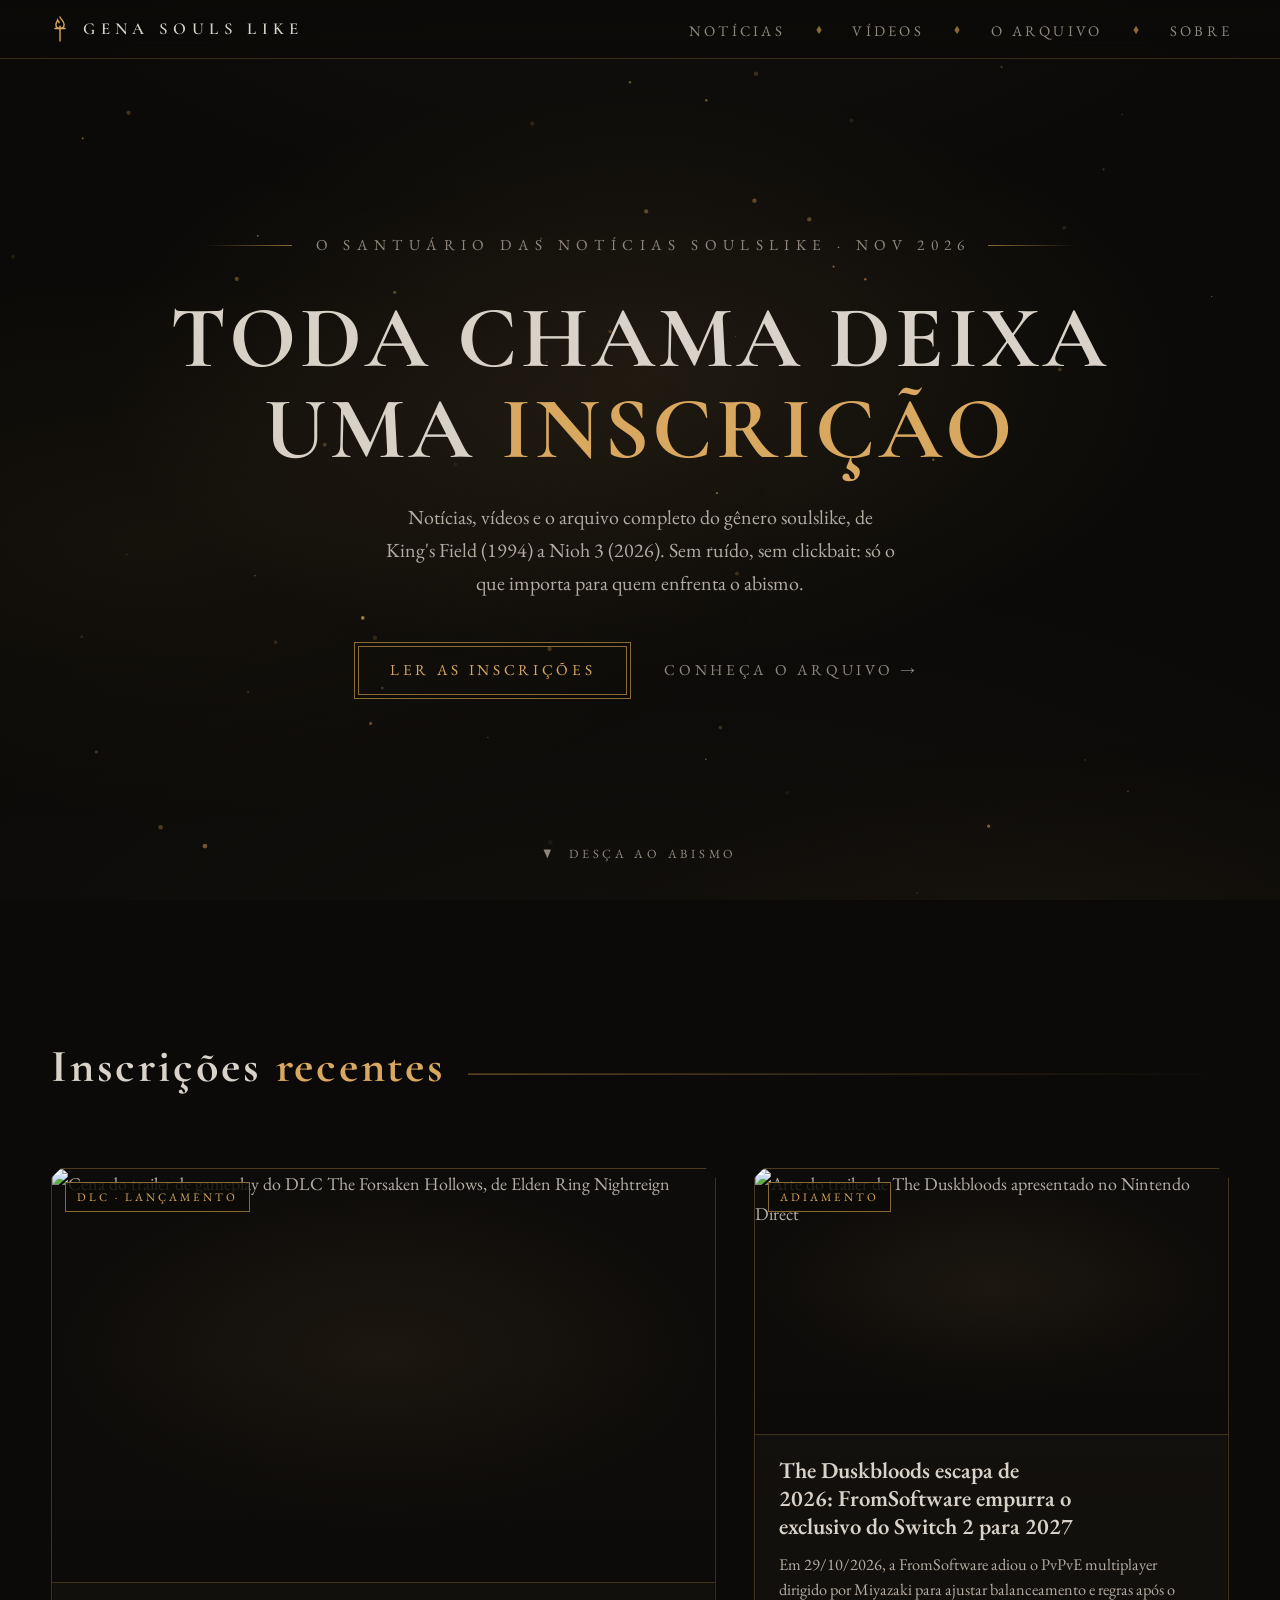
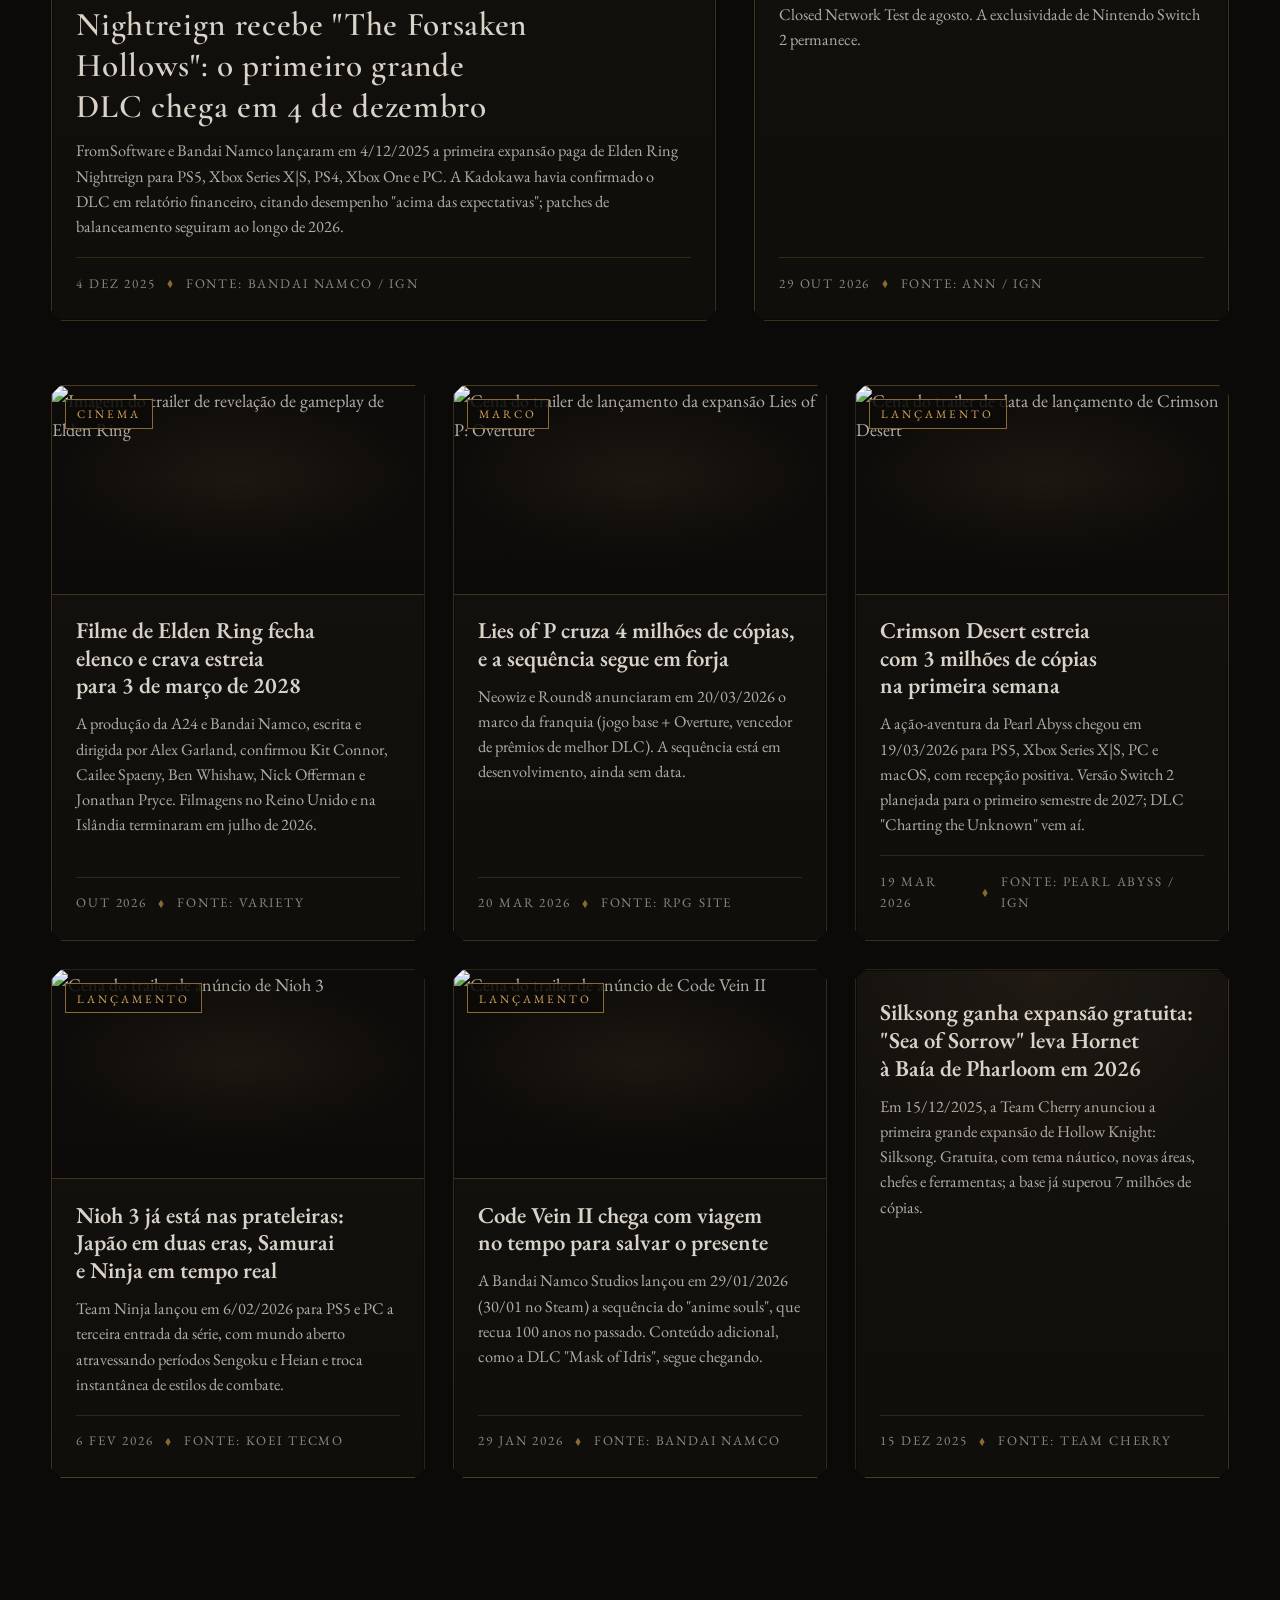
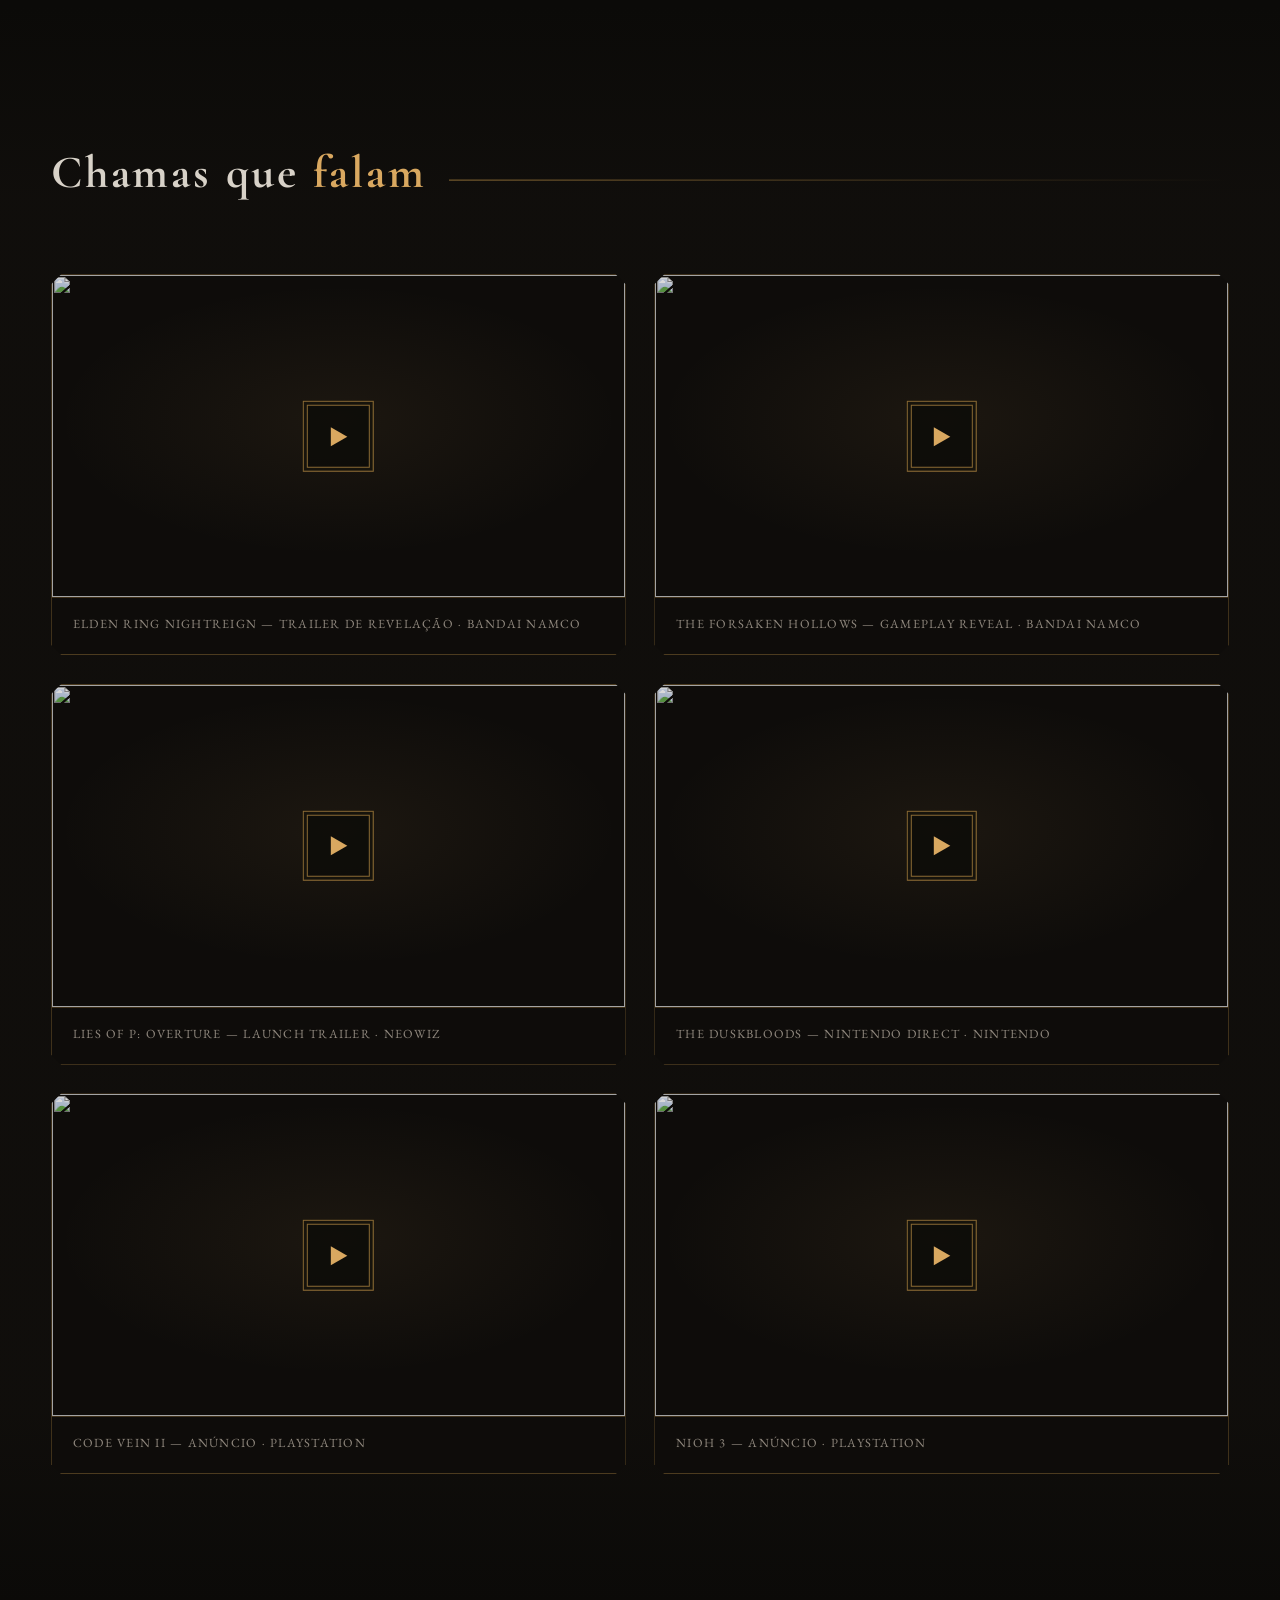
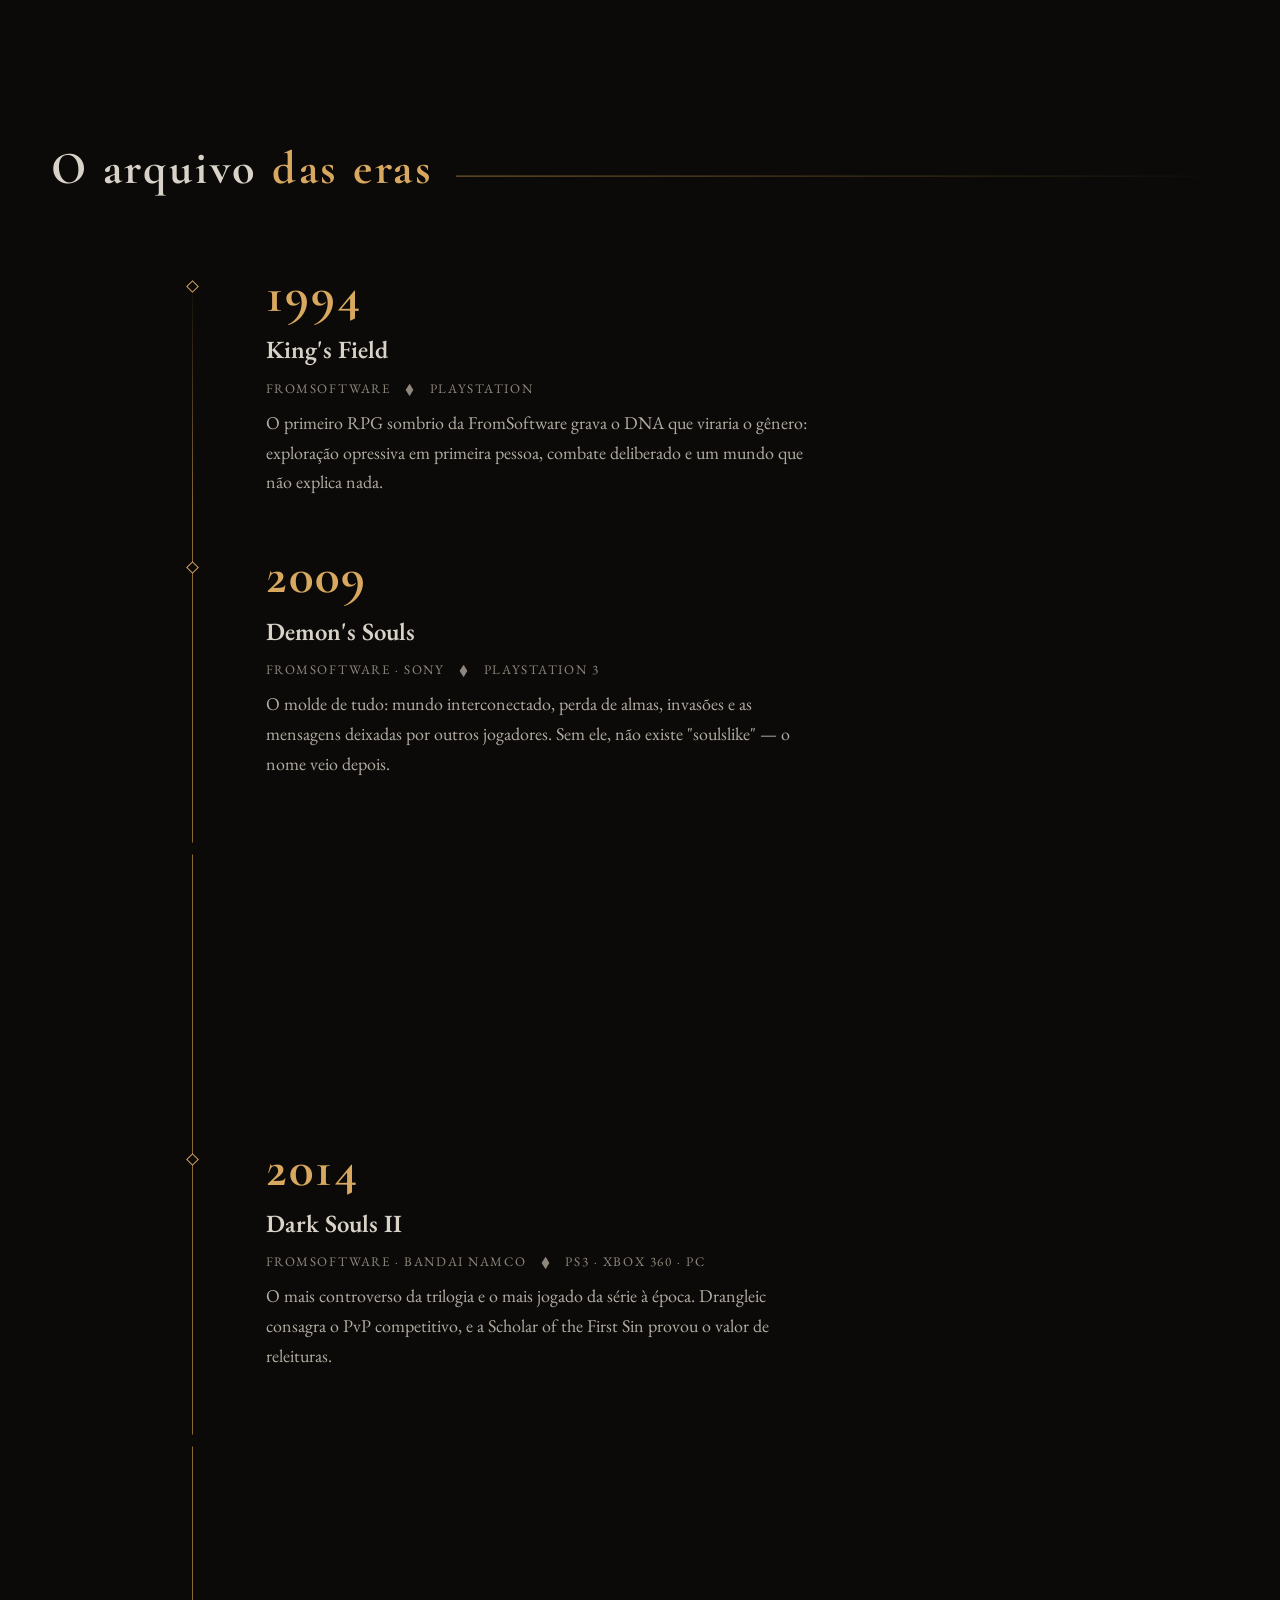
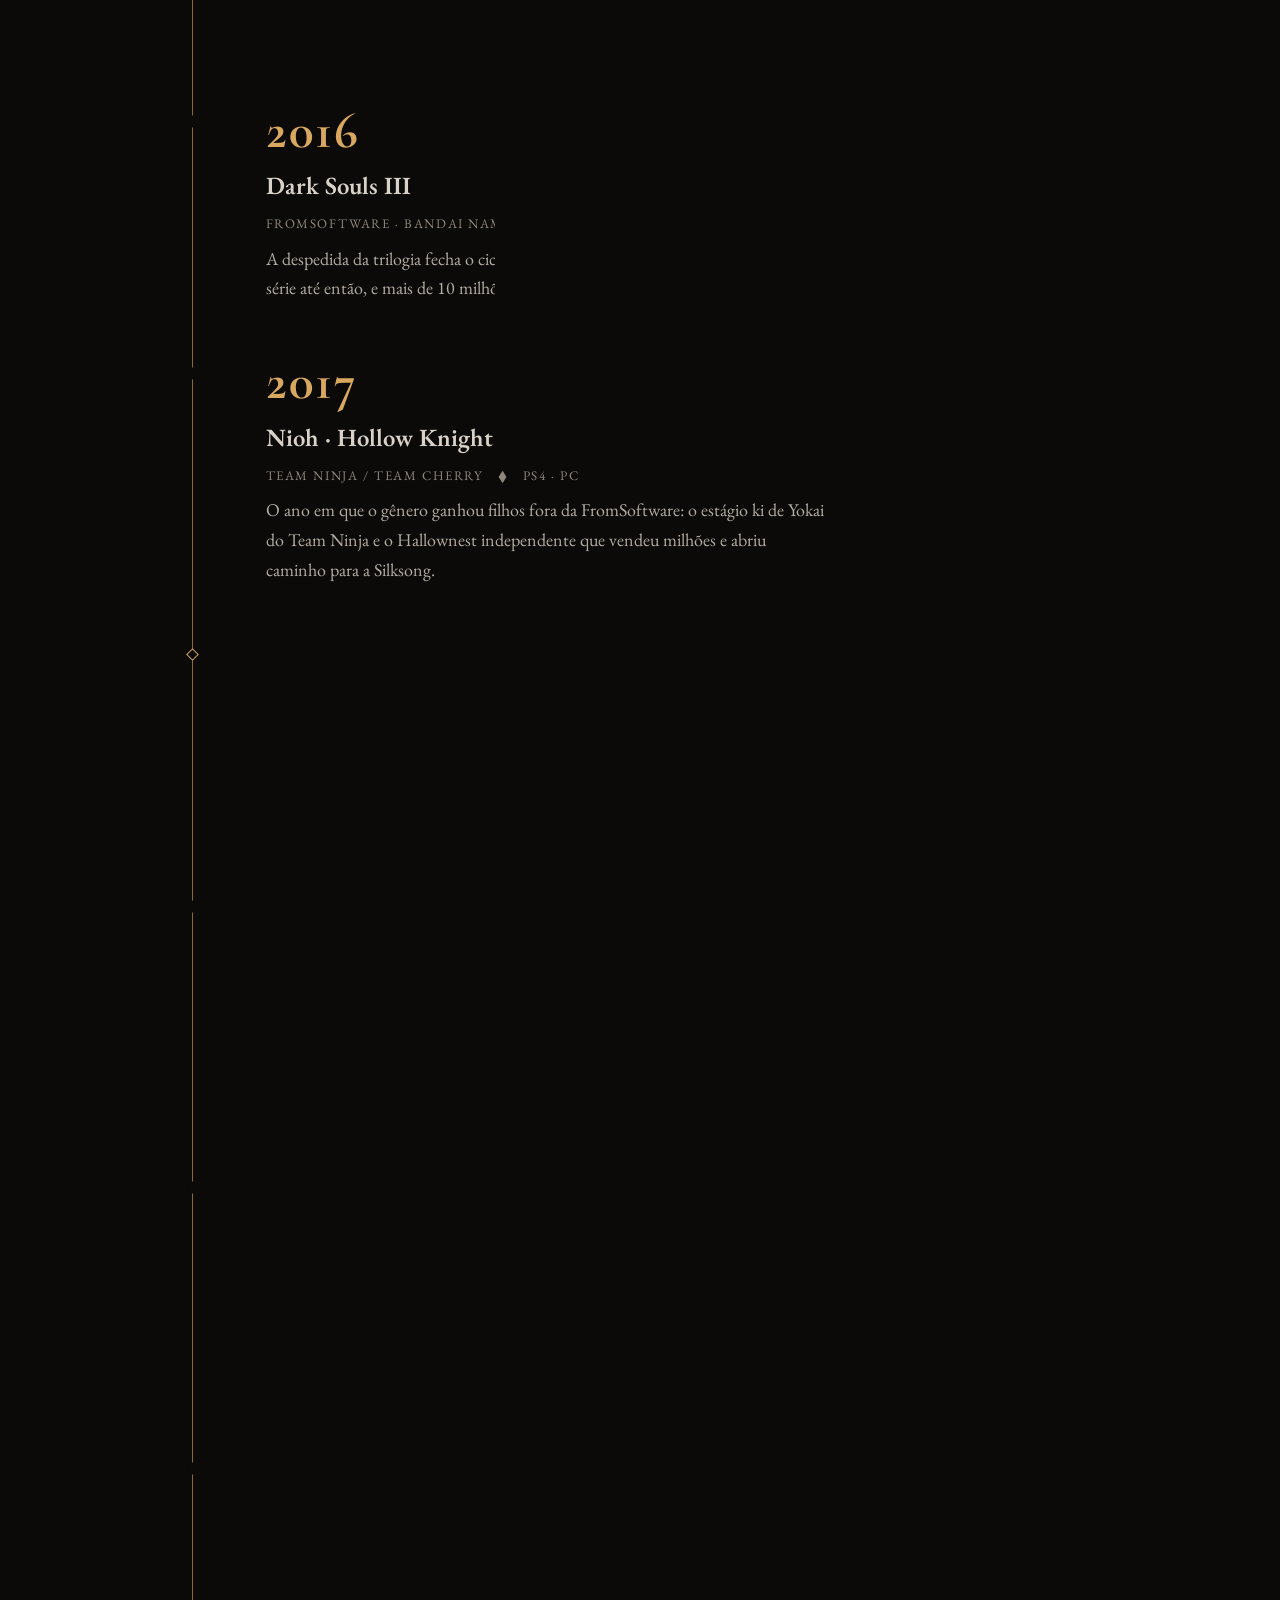
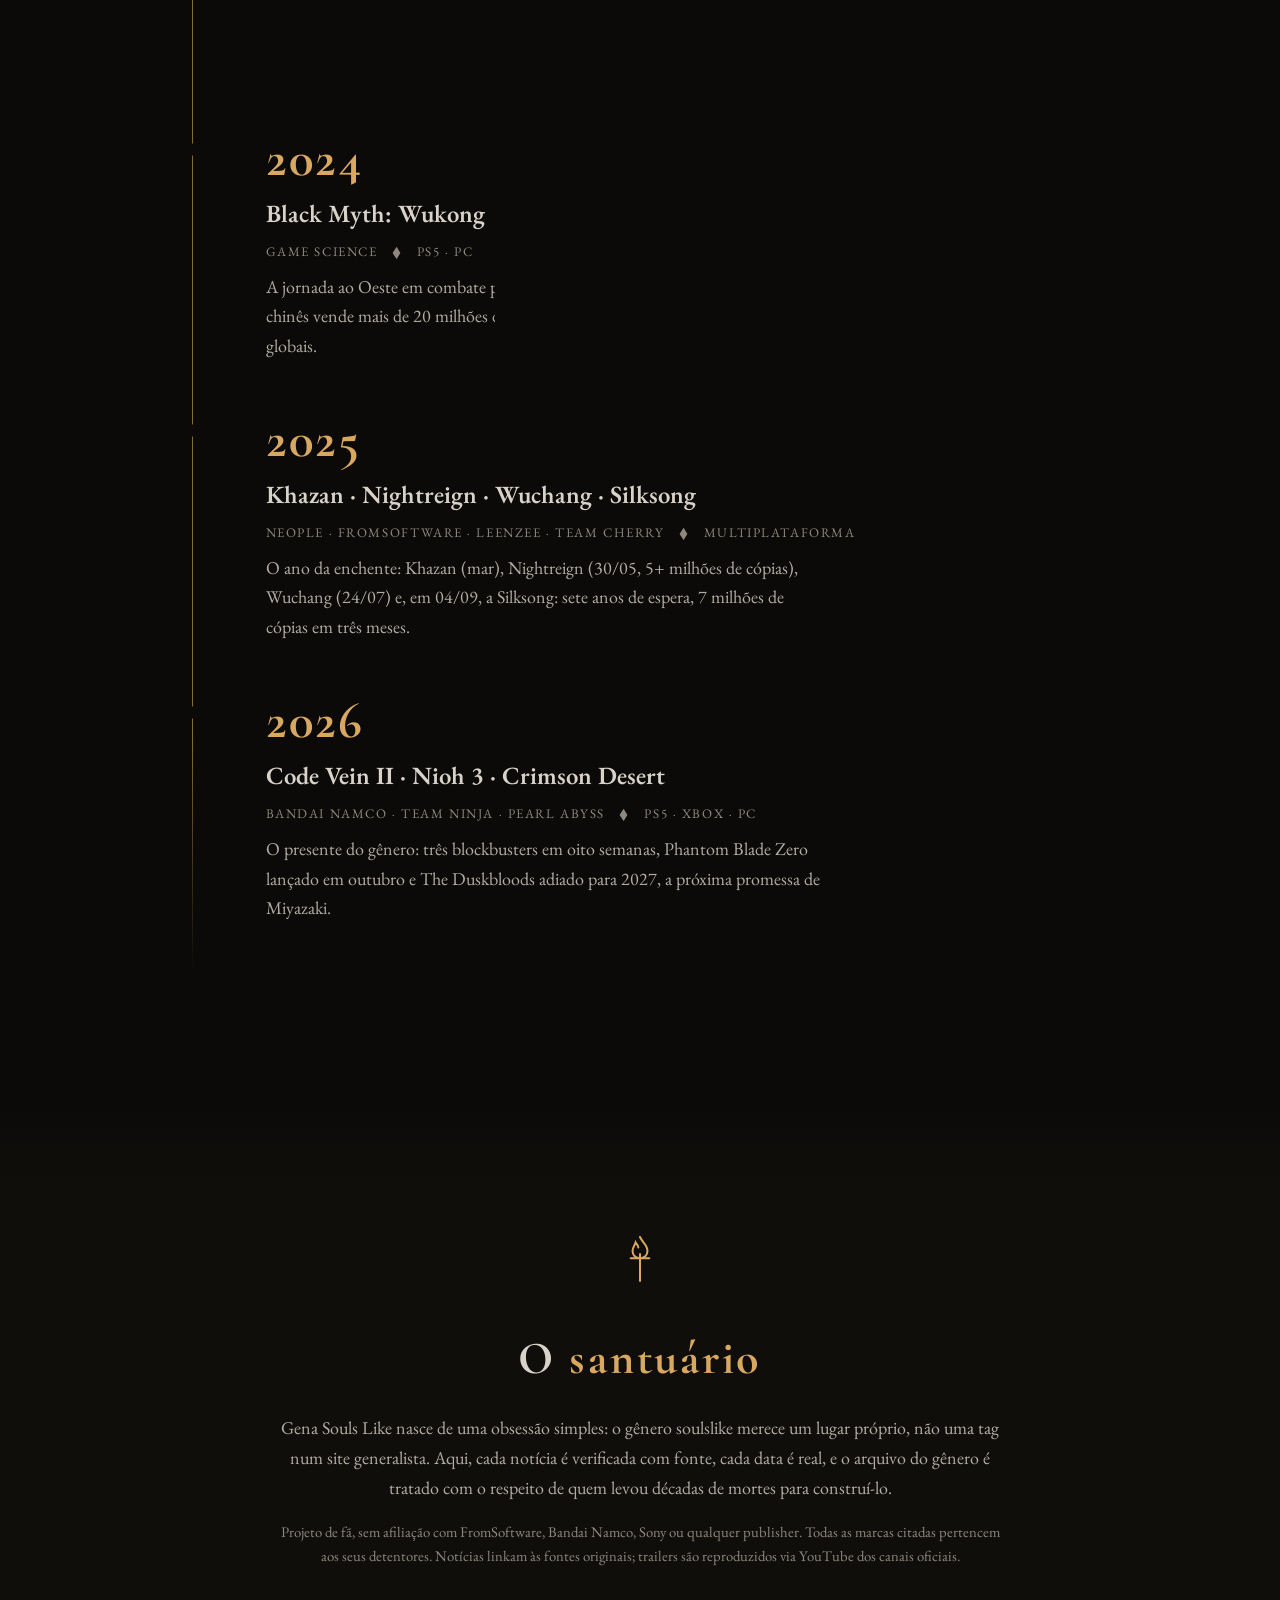
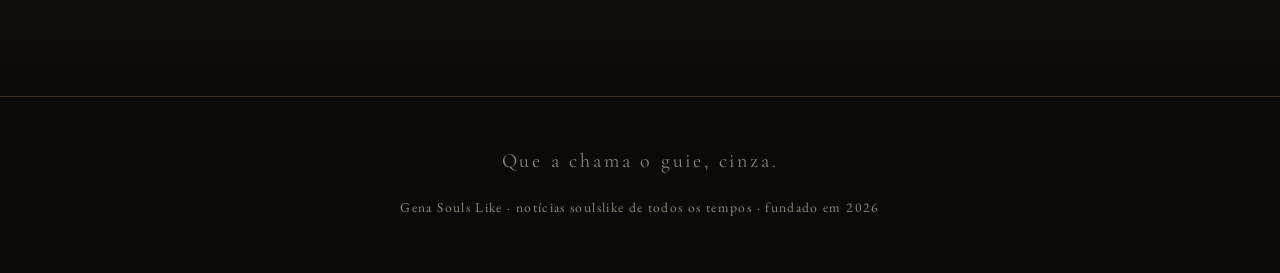
==== index.html @ 67fabb00 "feat: site Gena Souls Like — portal de notícias soulslike" ====
<!DOCTYPE html>
<html lang="pt-BR">
<head>
<meta charset="UTF-8">
<meta name="viewport" content="width=device-width, initial-scale=1.0">
<title>Gena Souls Like — Notícias, vídeos e o arquivo do gênero soulslike</title>
<meta name="description" content="Gena Souls Like: o santuário das notícias soulslike. Cobertura de Elden Ring, Dark Souls, Lies of P, Nioh, Hollow Knight e todo o gênero — de King's Field (1994) a hoje.">
<link rel="icon" href="data:image/svg+xml,%3Csvg xmlns='http://www.w3.org/2000/svg' viewBox='0 0 32 32'%3E%3Crect width='32' height='32' fill='%230b0a08'/%3E%3Cpath d='M16 4 28 16 16 28 4 16Z' fill='none' stroke='%23d9a860' stroke-width='2'/%3E%3Cpath d='M16 11 21 16 16 21 11 16Z' fill='%23d9a860'/%3E%3C/svg%3E">
<link rel="preconnect" href="https://fonts.googleapis.com">
<link rel="preconnect" href="https://fonts.gstatic.com" crossorigin>
<link href="https://fonts.googleapis.com/css2?family=Cormorant+Garamond:ital,wght@0,600;0,700;1,600&family=EB+Garamond:ital,wght@0,400;0,500;0,600;1,400&display=swap" rel="stylesheet">
<link rel="stylesheet" href="styles.css">
</head>
<body>

<!-- atmosfera -->
<canvas id="embers" aria-hidden="true"></canvas>
<div class="fog-layer" aria-hidden="true"></div>
<div class="fog-layer fog-layer--deep" aria-hidden="true"></div>

<!-- navegação -->
<header class="nav">
  <a class="nav__sigil" href="#topo">
    <svg width="24" height="28" viewBox="0 0 26 30" fill="none" aria-hidden="true">
      <path d="M13 2c1.6 3.6 4.4 4.6 4.4 8.2 0 2.6-1.9 4.3-4.4 4.3s-4.4-1.7-4.4-4.3c0-2.1 1.3-3.2 1.8-5 .7 1.3 1.6 1.7 1.6 3" stroke="#d9a860" stroke-width="1.5" stroke-linecap="round"/>
      <path d="M13 28V12" stroke="#d9a860" stroke-width="1.5" stroke-linecap="round"/>
      <path d="M7.5 14.5h11" stroke="#d9a860" stroke-width="1.5" stroke-linecap="round"/>
    </svg>
    <span>Gena&nbsp;Souls&nbsp;Like</span>
  </a>
  <nav aria-label="Navegação principal">
    <ul class="nav__links">
      <li><a href="#noticias">Notícias</a></li>
      <li class="nav__separator" aria-hidden="true">◆</li>
      <li><a href="#videos">Vídeos</a></li>
      <li class="nav__separator" aria-hidden="true">◆</li>
      <li><a href="#arquivo">O Arquivo</a></li>
      <li class="nav__separator" aria-hidden="true">◆</li>
      <li><a href="#sobre">Sobre</a></li>
    </ul>
  </nav>
</header>

<!-- a mensagem de tela -->
<section class="hero" id="topo">
  <div class="hero__inner">
    <p class="area-mark"><span>O santuário das notícias soulslike · nov 2026</span></p>
    <h1 class="hero__title">Toda chama deixa<br>uma <em>inscrição</em></h1>
    <p class="hero__dek">Notícias, vídeos e o arquivo completo do gênero soulslike, de King's&nbsp;Field (1994) a Nioh&nbsp;3 (2026). Sem ruído, sem clickbait: só o que importa para quem enfrenta o abismo.</p>
    <div class="hero__actions">
      <a class="btn" href="#noticias">Ler as inscrições</a>
      <a class="btn btn--ghost" href="#arquivo">Conheça o Arquivo →</a>
    </div>
  </div>
  <p class="hero__scroll" aria-hidden="true">▼ &nbsp;desça ao abismo</p>
</section>

<main>

<!-- ===================== NOTÍCIAS ===================== -->
<section class="section" id="noticias">
  <div class="frame">
    <header class="section-head">
      <h2 class="section-head__title">Inscrições <em>recentes</em></h2>
      <div class="section-head__rule" aria-hidden="true"></div>
    </header>

    <div class="news__featured">
      <!-- Destaque -->
      <article class="card card--featured reveal">
        <div class="card__media">
          <img src="https://i.ytimg.com/vi/X6xQKNM1xA8/maxresdefault.jpg" alt="Cena do trailer de gameplay do DLC The Forsaken Hollows, de Elden Ring Nightreign" data-fadeable loading="eager" decoding="async">
          <span class="card__tag">DLC · Lançamento</span>
        </div>
        <div class="card__body">
          <h3 class="card__title">Nightreign recebe "The Forsaken Hollows": o primeiro grande DLC chega em 4 de dezembro</h3>
          <p class="card__dek">FromSoftware e Bandai Namco lançaram em 4/12/2025 a primeira expansão paga de Elden Ring Nightreign para PS5, Xbox Series X|S, PS4, Xbox One e PC. A Kadokawa havia confirmado o DLC em relatório financeiro, citando desempenho "acima das expectativas"; patches de balanceamento seguiram ao longo de 2026.</p>
          <p class="card__meta">4 dez 2025 <span class="diamond" aria-hidden="true">◆</span> Fonte: Bandai Namco / IGN</p>
        </div>
        <a class="card__link" href="https://en.bandainamcoent.eu/elden-ring/elden-ring-nightreign/news" target="_blank" rel="noopener" aria-label="Ler a notícia completa na Bandai Namco (abre em nova aba)"></a>
      </article>

      <!-- A mais recente, ao lado do destaque -->
      <article class="card reveal">
        <div class="card__media">
          <img src="https://i.ytimg.com/vi/niKHDEKQ7xA/maxresdefault.jpg" alt="Arte do trailer de The Duskbloods apresentado no Nintendo Direct" data-fadeable loading="lazy" decoding="async">
          <span class="card__tag">Adiamento</span>
        </div>
        <div class="card__body">
          <h3 class="card__title">The Duskbloods escapa de 2026: FromSoftware empurra o exclusivo do Switch 2 para 2027</h3>
          <p class="card__dek">Em 29/10/2026, a FromSoftware adiou o PvPvE multiplayer dirigido por Miyazaki para ajustar balanceamento e regras após o Closed Network Test de agosto. A exclusividade de Nintendo Switch 2 permanece.</p>
          <p class="card__meta">29 out 2026 <span class="diamond" aria-hidden="true">◆</span> Fonte: ANN / IGN</p>
        </div>
        <a class="card__link" href="https://www.animenewsnetwork.com/news/2026-10-29/fromsoftware-delays-the-duskbloods-switch-2-game-to-2027/.243333" target="_blank" rel="noopener" aria-label="Ler a notícia completa no Anime News Network (abre em nova aba)"></a>
      </article>
    </div>

    <div class="news-grid">
      <article class="card reveal">
        <div class="card__media">
          <img src="https://i.ytimg.com/vi/E3Huy2cdih0/maxresdefault.jpg" alt="Imagem do trailer de revelação de gameplay de Elden Ring" data-fadeable loading="lazy" decoding="async">
          <span class="card__tag">Cinema</span>
        </div>
        <div class="card__body">
          <h3 class="card__title">Filme de Elden Ring fecha elenco e crava estreia para 3 de março de 2028</h3>
          <p class="card__dek">A produção da A24 e Bandai Namco, escrita e dirigida por Alex Garland, confirmou Kit Connor, Cailee Spaeny, Ben Whishaw, Nick Offerman e Jonathan Pryce. Filmagens no Reino Unido e na Islândia terminaram em julho de 2026.</p>
          <p class="card__meta">Out 2026 <span class="diamond" aria-hidden="true">◆</span> Fonte: Variety</p>
        </div>
        <a class="card__link" href="https://variety.com/2026/film/global/elden-ring-alex-garland-a24-full-cast-release-date-1236725875/" target="_blank" rel="noopener" aria-label="Ler a notícia completa na Variety (abre em nova aba)"></a>
      </article>

      <article class="card reveal">
        <div class="card__media">
          <img src="https://i.ytimg.com/vi/TkCOWLrh26s/maxresdefault.jpg" alt="Cena do trailer de lançamento da expansão Lies of P: Overture" data-fadeable loading="lazy" decoding="async">
          <span class="card__tag">Marco</span>
        </div>
        <div class="card__body">
          <h3 class="card__title">Lies of P cruza 4 milhões de cópias, e a sequência segue em forja</h3>
          <p class="card__dek">Neowiz e Round8 anunciaram em 20/03/2026 o marco da franquia (jogo base + Overture, vencedor de prêmios de melhor DLC). A sequência está em desenvolvimento, ainda sem data.</p>
          <p class="card__meta">20 mar 2026 <span class="diamond" aria-hidden="true">◆</span> Fonte: RPG Site</p>
        </div>
        <a class="card__link" href="https://www.rpgsite.net/news/19929-lies-of-p-sales-numbers-2026-franchise-4-million" target="_blank" rel="noopener" aria-label="Ler a notícia completa no RPG Site (abre em nova aba)"></a>
      </article>

      <article class="card reveal">
        <div class="card__media">
          <img src="https://i.ytimg.com/vi/0V8mt28YVwE/maxresdefault.jpg" alt="Cena do trailer de data de lançamento de Crimson Desert" data-fadeable loading="lazy" decoding="async">
          <span class="card__tag">Lançamento</span>
        </div>
        <div class="card__body">
          <h3 class="card__title">Crimson Desert estreia com 3 milhões de cópias na primeira semana</h3>
          <p class="card__dek">A ação-aventura da Pearl Abyss chegou em 19/03/2026 para PS5, Xbox Series X|S, PC e macOS, com recepção positiva. Versão Switch 2 planejada para o primeiro semestre de 2027; DLC "Charting the Unknown" vem aí.</p>
          <p class="card__meta">19 mar 2026 <span class="diamond" aria-hidden="true">◆</span> Fonte: Pearl Abyss / IGN</p>
        </div>
        <a class="card__link" href="https://crimsondesert.pearlabyss.com/en-US/News/Notice/Detail?_boardNo=50" target="_blank" rel="noopener" aria-label="Ler o aviso oficial da Pearl Abyss (abre em nova aba)"></a>
      </article>

      <article class="card reveal">
        <div class="card__media">
          <img src="https://i.ytimg.com/vi/KXGm-JaxY54/maxresdefault.jpg" alt="Cena do trailer de anúncio de Nioh 3" data-fadeable loading="lazy" decoding="async">
          <span class="card__tag">Lançamento</span>
        </div>
        <div class="card__body">
          <h3 class="card__title">Nioh 3 já está nas prateleiras: Japão em duas eras, Samurai e Ninja em tempo real</h3>
          <p class="card__dek">Team Ninja lançou em 6/02/2026 para PS5 e PC a terceira entrada da série, com mundo aberto atravessando períodos Sengoku e Heian e troca instantânea de estilos de combate.</p>
          <p class="card__meta">6 fev 2026 <span class="diamond" aria-hidden="true">◆</span> Fonte: Koei Tecmo</p>
        </div>
        <a class="card__link" href="https://www.koeitecmoamerica.com/news/journey-through-the-ages-to-save-japan-in-koei-tecmos-nioh-3-coming-feb-6-2026/" target="_blank" rel="noopener" aria-label="Ler o press release oficial da Koei Tecmo (abre em nova aba)"></a>
      </article>

      <article class="card reveal">
        <div class="card__media">
          <img src="https://i.ytimg.com/vi/n6tCGF9brto/maxresdefault.jpg" alt="Cena do trailer de anúncio de Code Vein II" data-fadeable loading="lazy" decoding="async">
          <span class="card__tag">Lançamento</span>
        </div>
        <div class="card__body">
          <h3 class="card__title">Code Vein II chega com viagem no tempo para salvar o presente</h3>
          <p class="card__dek">A Bandai Namco Studios lançou em 29/01/2026 (30/01 no Steam) a sequência do "anime souls", que recua 100 anos no passado. Conteúdo adicional, como a DLC "Mask of Idris", segue chegando.</p>
          <p class="card__meta">29 jan 2026 <span class="diamond" aria-hidden="true">◆</span> Fonte: Bandai Namco</p>
        </div>
        <a class="card__link" href="https://en.bandainamcoent.eu/code-vein/news/code-vein-ii-will-be-available-30-january-2026" target="_blank" rel="noopener" aria-label="Ler a notícia completa na Bandai Namco (abre em nova aba)"></a>
      </article>

      <article class="card card--text reveal">
        <div class="card__body">
          <h3 class="card__title">Silksong ganha expansão gratuita: "Sea of Sorrow" leva Hornet à Baía de Pharloom em 2026</h3>
          <p class="card__dek">Em 15/12/2025, a Team Cherry anunciou a primeira grande expansão de Hollow Knight: Silksong. Gratuita, com tema náutico, novas áreas, chefes e ferramentas; a base já superou 7 milhões de cópias.</p>
          <p class="card__meta">15 dez 2025 <span class="diamond" aria-hidden="true">◆</span> Fonte: Team Cherry</p>
        </div>
        <a class="card__link" href="https://www.teamcherry.com.au/blog/holiday2025" target="_blank" rel="noopener" aria-label="Ler o anúncio no blog oficial da Team Cherry (abre em nova aba)"></a>
      </article>
    </div>
  </div>
</section>

<!-- ===================== VÍDEOS ===================== -->
<section class="section section--shaded" id="videos">
  <div class="frame">
    <header class="section-head">
      <h2 class="section-head__title">Chamas que <em>falam</em></h2>
      <div class="section-head__rule" aria-hidden="true"></div>
    </header>

    <div class="videos__grid">
      <figure class="video reveal">
        <div class="video__ratio">
          <button class="video__facade" type="button" data-video-id="Djtsw5k_DNc" data-title="ELDEN RING NIGHTREIGN — Reveal Gameplay Trailer" aria-label="Reproduzir trailer de revelação de Elden Ring Nightreign">
            <img src="https://i.ytimg.com/vi/Djtsw5k_DNc/maxresdefault.jpg" alt="" data-fadeable loading="lazy" decoding="async">
            <span class="video__play" aria-hidden="true">
              <svg width="20" height="22" viewBox="0 0 20 22" fill="currentColor"><path d="M2 1.5 18.5 11 2 20.5Z"/></svg>
            </span>
          </button>
        </div>
        <figcaption class="video__caption">Elden Ring Nightreign — Trailer de revelação · Bandai Namco</figcaption>
      </figure>

      <figure class="video reveal">
        <div class="video__ratio">
          <button class="video__facade" type="button" data-video-id="X6xQKNM1xA8" data-title="NIGHTREIGN The Forsaken Hollows — Official Gameplay Reveal Trailer" aria-label="Reproduzir trailer do DLC The Forsaken Hollows">
            <img src="https://i.ytimg.com/vi/X6xQKNM1xA8/maxresdefault.jpg" alt="" data-fadeable loading="lazy" decoding="async">
            <span class="video__play" aria-hidden="true">
              <svg width="20" height="22" viewBox="0 0 20 22" fill="currentColor"><path d="M2 1.5 18.5 11 2 20.5Z"/></svg>
            </span>
          </button>
        </div>
        <figcaption class="video__caption">The Forsaken Hollows — Gameplay reveal · Bandai Namco</figcaption>
      </figure>

      <figure class="video reveal">
        <div class="video__ratio">
          <button class="video__facade" type="button" data-video-id="TkCOWLrh26s" data-title="Lies of P: Overture — Launch Trailer" aria-label="Reproduzir trailer de lançamento de Lies of P: Overture">
            <img src="https://i.ytimg.com/vi/TkCOWLrh26s/maxresdefault.jpg" alt="" data-fadeable loading="lazy" decoding="async">
            <span class="video__play" aria-hidden="true">
              <svg width="20" height="22" viewBox="0 0 20 22" fill="currentColor"><path d="M2 1.5 18.5 11 2 20.5Z"/></svg>
            </span>
          </button>
        </div>
        <figcaption class="video__caption">Lies of P: Overture — Launch trailer · Neowiz</figcaption>
      </figure>

      <figure class="video reveal">
        <div class="video__ratio">
          <button class="video__facade" type="button" data-video-id="niKHDEKQ7xA" data-title="The Duskbloods — Nintendo Direct | Nintendo Switch 2" aria-label="Reproduzir trailer de The Duskbloods do Nintendo Direct">
            <img src="https://i.ytimg.com/vi/niKHDEKQ7xA/maxresdefault.jpg" alt="" data-fadeable loading="lazy" decoding="async">
            <span class="video__play" aria-hidden="true">
              <svg width="20" height="22" viewBox="0 0 20 22" fill="currentColor"><path d="M2 1.5 18.5 11 2 20.5Z"/></svg>
            </span>
          </button>
        </div>
        <figcaption class="video__caption">The Duskbloods — Nintendo Direct · Nintendo</figcaption>
      </figure>

      <figure class="video reveal">
        <div class="video__ratio">
          <button class="video__facade" type="button" data-video-id="n6tCGF9brto" data-title="Code Vein II — Announcement Trailer | PS5 Games" aria-label="Reproduzir trailer de anúncio de Code Vein II">
            <img src="https://i.ytimg.com/vi/n6tCGF9brto/maxresdefault.jpg" alt="" data-fadeable loading="lazy" decoding="async">
            <span class="video__play" aria-hidden="true">
              <svg width="20" height="22" viewBox="0 0 20 22" fill="currentColor"><path d="M2 1.5 18.5 11 2 20.5Z"/></svg>
            </span>
          </button>
        </div>
        <figcaption class="video__caption">Code Vein II — Anúncio · PlayStation</figcaption>
      </figure>

      <figure class="video reveal">
        <div class="video__ratio">
          <button class="video__facade" type="button" data-video-id="KXGm-JaxY54" data-title="Nioh 3 — Announcement Trailer | PS5 Games" aria-label="Reproduzir trailer de anúncio de Nioh 3">
            <img src="https://i.ytimg.com/vi/KXGm-JaxY54/maxresdefault.jpg" alt="" data-fadeable loading="lazy" decoding="async">
            <span class="video__play" aria-hidden="true">
              <svg width="20" height="22" viewBox="0 0 20 22" fill="currentColor"><path d="M2 1.5 18.5 11 2 20.5Z"/></svg>
            </span>
          </button>
        </div>
        <figcaption class="video__caption">Nioh 3 — Anúncio · PlayStation</figcaption>
      </figure>
    </div>
  </div>
</section>

<!-- ===================== O ARQUIVO ===================== -->
<section class="section" id="arquivo">
  <div class="frame">
    <header class="section-head">
      <h2 class="section-head__title">O arquivo <em>das eras</em></h2>
      <div class="section-head__rule" aria-hidden="true"></div>
    </header>

    <div class="timeline">
      <article class="era reveal">
        <p class="era__year">1994</p>
        <h3 class="era__game">King's Field</h3>
        <p class="era__fact"><span>FromSoftware</span><span>◆</span><span>PlayStation</span></p>
        <p class="era__note">O primeiro RPG sombrio da FromSoftware grava o DNA que viraria o gênero: exploração opressiva em primeira pessoa, combate deliberado e um mundo que não explica nada.</p>
      </article>

      <article class="era reveal">
        <p class="era__year">2009</p>
        <h3 class="era__game">Demon's Souls</h3>
        <p class="era__fact"><span>FromSoftware · Sony</span><span>◆</span><span>PlayStation 3</span></p>
        <p class="era__note">O molde de tudo: mundo interconectado, perda de almas, invasões e as mensagens deixadas por outros jogadores. Sem ele, não existe "soulslike" — o nome veio depois.</p>
      </article>

      <article class="era reveal">
        <p class="era__year">2011</p>
        <h3 class="era__game">Dark Souls</h3>
        <p class="era__fact"><span>FromSoftware · Bandai Namco</span><span>◆</span><span>PS3 · Xbox 360 · PC</span></p>
        <p class="era__note">Lordran transforma o formato em mitologia: 22/09/2011 no Japão, a fogueira, o "YOU DIED" e as inscrições de outros jogadores tornam-se a gramática visual do gênero, a mesma que este site fala. A trilogia já superou 37 milhões de cópias enviadas.</p>
      </article>

      <article class="era reveal">
        <p class="era__year">2014</p>
        <h3 class="era__game">Dark Souls II</h3>
        <p class="era__fact"><span>FromSoftware · Bandai Namco</span><span>◆</span><span>PS3 · Xbox 360 · PC</span></p>
        <p class="era__note">O mais controverso da trilogia e o mais jogado da série à época. Drangleic consagra o PvP competitivo, e a Scholar of the First Sin provou o valor de releituras.</p>
      </article>

      <article class="era reveal">
        <p class="era__year">2015</p>
        <h3 class="era__game">Bloodborne</h3>
        <p class="era__fact"><span>FromSoftware · Sony</span><span>◆</span><span>PlayStation 4</span></p>
        <p class="era__note">Yharnam troca escudos por agressividade e horror cósmico vitoriano. Até hoje, um exclusivo cultuado (7,46 milhões de cópias só até fev/2022) que define o teto de atmosfera do gênero.</p>
      </article>

      <article class="era reveal">
        <p class="era__year">2016</p>
        <h3 class="era__game">Dark Souls III</h3>
        <p class="era__fact"><span>FromSoftware · Bandai Namco</span><span>◆</span><span>PS4 · Xbox One · PC</span></p>
        <p class="era__note">A despedida da trilogia fecha o ciclo das chamas com o combate mais refinado da série até então, e mais de 10 milhões de cópias vendidas.</p>
      </article>

      <article class="era reveal">
        <p class="era__year">2017</p>
        <h3 class="era__game">Nioh · Hollow Knight</h3>
        <p class="era__fact"><span>Team Ninja / Team Cherry</span><span>◆</span><span>PS4 · PC</span></p>
        <p class="era__note">O ano em que o gênero ganhou filhos fora da FromSoftware: o estágio ki de Yokai do Team Ninja e o Hallownest independente que vendeu milhões e abriu caminho para a Silksong.</p>
      </article>

      <article class="era reveal">
        <p class="era__year">2019</p>
        <h3 class="era__game">Sekiro: Shadows Die Twice</h3>
        <p class="era__fact"><span>FromSoftware · Activision</span><span>◆</span><span>PS4 · Xbox One · PC</span></p>
        <p class="era__note">A postura substitui a esquiva, o Japão Sengoku substitui o fantástico medieval, e o GOTY de 2019 prova que a fórmula suporta reinvenção total.</p>
      </article>

      <article class="era reveal">
        <p class="era__year">2020</p>
        <h3 class="era__game">Demon's Souls Remake · Nioh 2 · Mortal Shell</h3>
        <p class="era__fact"><span>Bluepoint · Team Ninja · Cold Symmetry</span><span>◆</span><span>PS5 · PS4 · PC</span></p>
        <p class="era__note">A geração nova abre com o remake que trouxe o molde de 2009 em fidelidade de vitrine, a sequência máxima do Nioh e o pequeno Mortal Shell, aposta indie de refino.</p>
      </article>

      <article class="era reveal">
        <p class="era__year">2022</p>
        <h3 class="era__game">Elden Ring</h3>
        <p class="era__fact"><span>FromSoftware · Bandai Namco</span><span>◆</span><span>PS4/5 · Xbox · PC</span></p>
        <p class="era__note">Miyazaki + George R. R. Martin + mundo aberto: 25/02/2022, Metacritic 96, GOTY 2022 e mais de 30 milhões de cópias até abril de 2025. As Lands Between transformam o soulslike em fenômeno global de cultura pop.</p>
      </article>

      <article class="era reveal">
        <p class="era__year">2023</p>
        <h3 class="era__game">Lies of P · Wo Long · Lords of the Fallen</h3>
        <p class="era__fact"><span>Neowiz · Team Ninja · Hexworks</span><span>◆</span><span>Multiplataforma</span></p>
        <p class="era__note">O gênero matura fora da From: Pinocchio belle époque vira um dos soulslikes mais aclamados da década, e a moderna Lords of the Fallen renasce com mundo duplo.</p>
      </article>

      <article class="era reveal">
        <p class="era__year">2024</p>
        <h3 class="era__game">Black Myth: Wukong</h3>
        <p class="era__fact"><span>Game Science</span><span>◆</span><span>PS5 · PC</span></p>
        <p class="era__note">A jornada ao Oeste em combate punitivo explode no recorde: o RPG de ação chinês vende mais de 20 milhões de cópias em poucos meses e vence prêmios globais.</p>
      </article>

      <article class="era reveal">
        <p class="era__year">2025</p>
        <h3 class="era__game">Khazan · Nightreign · Wuchang · Silksong</h3>
        <p class="era__fact"><span>Neople · FromSoftware · Leenzee · Team Cherry</span><span>◆</span><span>Multiplataforma</span></p>
        <p class="era__note">O ano da enchente: Khazan (mar), Nightreign (30/05, 5+ milhões de cópias), Wuchang (24/07) e, em 04/09, a Silksong: sete anos de espera, 7 milhões de cópias em três meses.</p>
      </article>

      <article class="era reveal">
        <p class="era__year">2026</p>
        <h3 class="era__game">Code Vein II · Nioh 3 · Crimson Desert</h3>
        <p class="era__fact"><span>Bandai Namco · Team Ninja · Pearl Abyss</span><span>◆</span><span>PS5 · Xbox · PC</span></p>
        <p class="era__note">O presente do gênero: três blockbusters em oito semanas, Phantom Blade Zero lançado em outubro e The Duskbloods adiado para 2027, a próxima promessa de Miyazaki.</p>
      </article>
    </div>
  </div>
</section>

<!-- ===================== SOBRE ===================== -->
<section class="section section--shaded" id="sobre">
  <div class="frame">
    <div class="about reveal">
      <svg class="bonfire-sigil" width="44" height="52" viewBox="0 0 26 30" fill="none" aria-hidden="true">
        <path d="M13 2c1.6 3.6 4.4 4.6 4.4 8.2 0 2.6-1.9 4.3-4.4 4.3s-4.4-1.7-4.4-4.3c0-2.1 1.3-3.2 1.8-5 .7 1.3 1.6 1.7 1.6 3" stroke="#d9a860" stroke-width="1.2" stroke-linecap="round"/>
        <path d="M13 28V12" stroke="#d9a860" stroke-width="1.2" stroke-linecap="round"/>
        <path d="M7.5 14.5h11" stroke="#d9a860" stroke-width="1.2" stroke-linecap="round"/>
      </svg>
      <h2 class="section-head__title" style="text-align:center">O <em>santuário</em></h2>
      <p>Gena Souls Like nasce de uma obsessão simples: o gênero soulslike merece um lugar próprio, não uma tag num site generalista. Aqui, cada notícia é verificada com fonte, cada data é real, e o arquivo do gênero é tratado com o respeito de quem levou décadas de mortes para construí-lo.</p>
      <p class="about__disclaimer">Projeto de fã, sem afiliação com FromSoftware, Bandai Namco, Sony ou qualquer publisher. Todas as marcas citadas pertencem aos seus detentores. Notícias linkam às fontes originais; trailers são reproduzidos via YouTube dos canais oficiais.</p>
    </div>
  </div>
</section>

</main>

<footer class="footer">
  <p class="footer__line">Que a chama o guie, cinza.</p>
  <p class="footer__meta">Gena Souls Like · notícias soulslike de todos os tempos · fundado em 2026</p>
</footer>

<script src="scripts.js"></script>
</body>
</html>
---- styles.css ----
/* ==========================================================================
   GENA SOULS LIKE — "Inscrições de Firelink"
   Mundo: preto-cinza profundo, ouro brasa, serifas monumentais.
   Nenhum canto arredondado. Nenhuma sombra colorida. Uma cor só: a brasa.
   ========================================================================== */

/* ---------- Tokens ---------- */
:root {
  /* Ground */
  --ink:        #0b0a08;   /* o abismo — fundo da página */
  --pit:        #14110e;   /* carta / superfície erguida */
  --pit-2:      #1a1613;   /* superfície em hover */
  --veil:       #0e0c0a;   /* véu sobre mídia */

  /* Ink */
  --ash:        #b3aca3;   /* corpo de texto  (7.9:1 sobre --ink) */
  --ash-dim:    #8f877d;   /* meta, datas    (5.6:1 sobre --ink) */
  --stone:      #d8d2c8;   /* títulos de leitura, dek do hero */

  /* Fire — a única cor */
  --ember:      #d9a860;   /* títulos de destaque, links ativos (8.2:1) */
  --ember-hi:   #f0cd92;   /* hover, faísca viva */
  --ember-deep: #8a6a34;   /* filetes, bordas (decoração, não texto) */
  --ember-glow: rgba(217, 168, 96, 0.14);

  /* Mist */
  --mist-1:     rgba(217, 168, 96, 0.05);
  --mist-2:     rgba(216, 210, 200, 0.04);

  /* Layout */
  --measure:    68ch;
  --gutter:     clamp(1.25rem, 4vw, 3rem);
  --section-y:  clamp(4.5rem, 10vw, 8.5rem);
  --frame:      min(1200px, 92vw);

  /* Type */
  --screen:     "Cormorant Garamond", "Times New Roman", serif; /* mensagens de tela */
  --read:       "EB Garamond", Georgia, serif;                  /* leitura e títulos */

  /* Motion */
  --ease-out:   cubic-bezier(0.16, 1, 0.3, 1);
  --slow:       900ms;
}

/* ---------- Reset de mundo ---------- */
*,
*::before,
*::after { box-sizing: border-box; margin: 0; padding: 0; }

html {
  scroll-behavior: smooth;
  scrollbar-color: var(--ember-deep) var(--ink);
}

body {
  background: var(--ink);
  color: var(--ash);
  font-family: var(--read);
  font-size: 1.125rem;
  line-height: 1.65;
  -webkit-font-smoothing: antialiased;
  overflow-x: hidden;
}

::selection { background: var(--ember-deep); color: var(--ink); }

/* Barra de rolagem — parte do mundo, não do navegador */
::-webkit-scrollbar { width: 10px; background: var(--ink); }
::-webkit-scrollbar-track { background: var(--ink); }
::-webkit-scrollbar-thumb {
  background: var(--ember-deep);
  border: 2px solid var(--ink);
}
::-webkit-scrollbar-thumb:hover { background: var(--ember); }

/* Foco visível no vocabulário do mundo */
:focus-visible {
  outline: 1px solid var(--ember);
  outline-offset: 3px;
}

img { display: block; max-width: 100%; }
a { color: var(--ember); text-decoration: none; }
a:hover { color: var(--ember-hi); }

/* ---------- Camada de atmosfera (fogueira global) ---------- */
.fog-layer,
#embers {
  position: fixed;
  inset: 0;
  pointer-events: none;
  z-index: 1;
}

#embers { z-index: 2; }

.fog-layer {
  background:
    radial-gradient(ellipse 80% 55% at 50% -10%, var(--mist-2), transparent 70%),
    radial-gradient(ellipse 60% 40% at 85% 110%, var(--mist-1), transparent 70%);
  animation: fog-drift 26s var(--ease-out) infinite alternate;
}

.fog-layer--deep {
  background:
    radial-gradient(ellipse 70% 45% at 12% 60%, var(--mist-1), transparent 72%);
  animation-duration: 38s;
  animation-direction: alternate-reverse;
}

@keyframes fog-drift {
  from { transform: translate3d(-2.5%, -1.5%, 0) scale(1.05); }
  to   { transform: translate3d(2.5%, 1.5%, 0) scale(1.12); }
}

/* ==========================================================================
   NAVEGAÇÃO — o balcão do santuário
   ========================================================================== */
.nav {
  position: fixed;
  top: 0; left: 0; right: 0;
  z-index: 20;
  display: flex;
  align-items: center;
  justify-content: space-between;
  gap: 1rem;
  padding: 0.9rem var(--gutter);
  background: linear-gradient(to bottom, rgba(11, 10, 8, 0.92), rgba(11, 10, 8, 0.78));
  border-bottom: 1px solid rgba(138, 106, 52, 0.35);
  backdrop-filter: blur(10px);
  -webkit-backdrop-filter: blur(10px);
}

.nav__sigil {
  display: flex;
  align-items: center;
  gap: 0.7rem;
  color: var(--stone);
  font-family: var(--screen);
  font-weight: 600;
  font-size: 1.05rem;
  letter-spacing: 0.32em;
  text-transform: uppercase;
}

.nav__sigil:hover { color: var(--ember-hi); }

.nav__sigil svg { flex: none; }

.nav__links {
  display: flex;
  align-items: center;
  gap: clamp(0.9rem, 2.4vw, 2rem);
  list-style: none;
}

.nav__links a {
  color: var(--ash-dim);
  font-size: 0.92rem;
  letter-spacing: 0.22em;
  text-transform: uppercase;
  padding: 0.35rem 0;
  border-bottom: 1px solid transparent;
  transition: color 300ms, border-color 300ms;
}

.nav__links a:hover {
  color: var(--ember-hi);
  border-bottom-color: var(--ember-deep);
}

.nav__separator { color: var(--ember-deep); font-size: 0.55rem; user-select: none; }

@media (max-width: 720px) {
  .nav__links { gap: 0.8rem; }
  .nav__links a { font-size: 0.72rem; letter-spacing: 0.14em; }
  .nav__separator { display: none; }
  .nav__sigil span { display: none; } /* só o sigilo */
}

/* ==========================================================================
   HERO — a mensagem de tela
   ========================================================================== */
.hero {
  position: relative;
  min-height: 100svh;
  display: grid;
  place-items: center;
  text-align: center;
  padding: 7rem var(--gutter) 5rem;
  overflow: hidden;
  isolation: isolate;
}

/* véu radial: a luz que morre no centro */
.hero::before {
  content: "";
  position: absolute;
  inset: 0;
  z-index: -1;
  background:
    radial-gradient(ellipse 62% 48% at 50% 42%, rgba(217, 168, 96, 0.10), transparent 68%),
    radial-gradient(ellipse 120% 90% at 50% 115%, rgba(20, 17, 14, 0.9), transparent 60%);
}

.hero__inner { max-width: 60rem; }

/* anúncio de área: linha-diamante-linha */
.area-mark {
  display: flex;
  align-items: center;
  justify-content: center;
  gap: 1.1rem;
  color: var(--ember);
  margin-bottom: clamp(1.4rem, 3vw, 2.2rem);
}

.area-mark::before,
.area-mark::after {
  content: "";
  height: 1px;
  width: clamp(2.2rem, 8vw, 5.5rem);
  background: linear-gradient(to var(--dir, right), transparent, var(--ember-deep));
}

.area-mark::after { --dir: left; }

.area-mark span {
  font-size: 0.95rem;
  letter-spacing: 0.42em;
  text-transform: uppercase;
  text-indent: 0.42em; /* compensa o tracking na última letra */
  color: var(--ash-dim);
}

.hero__title {
  font-family: var(--screen);
  font-weight: 700;
  font-size: clamp(2.9rem, 8.2vw, 5.5rem);
  line-height: 1.04;
  letter-spacing: 0.045em;
  text-transform: uppercase;
  color: var(--stone);
  text-wrap: balance;
  /* revelação: a mensagem surge do véu */
  animation: message-rise 1.4s var(--ease-out) both 200ms;
}

.hero__title em {
  font-style: normal;
  color: var(--ember);
}

@keyframes message-rise {
  from { opacity: 0; transform: translateY(26px); filter: blur(6px); }
  to   { opacity: 1; transform: none; filter: blur(0); }
}

.hero__dek {
  max-width: 52ch;
  margin: 1.6rem auto 0;
  color: var(--ash);
  font-size: clamp(1.05rem, 1.6vw, 1.25rem);
  animation: message-rise 1.4s var(--ease-out) both 420ms;
}

.hero__actions {
  display: flex;
  flex-wrap: wrap;
  justify-content: center;
  gap: 1.1rem 1.6rem;
  margin-top: 2.6rem;
  animation: message-rise 1.4s var(--ease-out) both 640ms;
}

/* Botão primário: placa de ouro com borda dupla */
.btn {
  display: inline-block;
  font-family: var(--read);
  font-size: 0.95rem;
  letter-spacing: 0.24em;
  text-transform: uppercase;
  padding: 0.95rem 2.2rem;
  border: 1px solid var(--ember-deep);
  box-shadow: inset 0 0 0 3px var(--ink), inset 0 0 0 4px var(--ember-deep);
  color: var(--ember);
  background: transparent;
  transition: background 350ms, color 350ms, box-shadow 350ms;
}

.btn:hover {
  background: var(--ember);
  color: var(--ink);
  box-shadow: inset 0 0 0 3px var(--ink), inset 0 0 0 4px var(--ember);
}

.btn--ghost {
  border-color: transparent;
  box-shadow: none;
  color: var(--ash-dim);
  padding-inline: 0.4rem;
}

.btn--ghost:hover {
  background: transparent;
  color: var(--ember-hi);
}

.hero__scroll {
  position: absolute;
  bottom: 2.2rem;
  left: 50%;
  transform: translateX(-50%);
  color: var(--ash-dim);
  font-size: 0.78rem;
  letter-spacing: 0.3em;
  text-transform: uppercase;
  animation: ember-pulse 3.2s ease-in-out infinite;
}

@keyframes ember-pulse {
  0%, 100% { opacity: 0.45; }
  50%      { opacity: 1; }
}

/* ==========================================================================
   SEÇÕES — cabeçalhos como placas de santuário
   ========================================================================== */
.section { padding: var(--section-y) 0; position: relative; }

.section--shaded {
  background:
    linear-gradient(to bottom, transparent, rgba(20, 17, 14, 0.55) 12% 88%, transparent);
}

.frame {
  width: var(--frame);
  margin-inline: auto;
}

.section-head {
  display: flex;
  align-items: baseline;
  gap: 1.4rem;
  margin-bottom: clamp(2.4rem, 5vw, 4rem);
}

.section-head__title {
  font-family: var(--screen);
  font-weight: 700;
  font-size: clamp(1.9rem, 3.6vw, 2.9rem);
  letter-spacing: 0.06em;
  color: var(--stone);
  white-space: nowrap;
}

.section-head__title em { font-style: normal; color: var(--ember); }

.section-head__rule {
  flex: 1;
  height: 1px;
  background: linear-gradient(to right, var(--ember-deep), transparent);
  transform: translateY(-0.4rem);
}

@media (max-width: 560px) {
  .section-head { flex-wrap: wrap; }
}

/* ==========================================================================
   INSCRIÇÕES (notícias) — cartas-descrição de item
   ========================================================================== */
.news__featured {
  display: grid;
  grid-template-columns: minmax(0, 7fr) minmax(0, 5fr);
  gap: clamp(1.5rem, 3vw, 2.5rem);
  margin-bottom: clamp(2.5rem, 5vw, 4rem);
  align-items: stretch;
}

@media (max-width: 900px) {
  .news__featured { grid-template-columns: 1fr; }
}

.news-grid {
  display: grid;
  grid-template-columns: repeat(auto-fill, minmax(min(21rem, 100%), 1fr));
  gap: clamp(1.2rem, 2.4vw, 1.8rem);
}

/* A carta: borda dupla fina, canto chanfrado, sem raio */
.card {
  position: relative;
  display: flex;
  flex-direction: column;
  background:
    linear-gradient(to bottom, rgba(26, 22, 19, 0.65), rgba(20, 17, 14, 0.65));
  border: 1px solid rgba(138, 106, 52, 0.5);
  box-shadow: inset 0 0 0 1px rgba(11, 10, 8, 0.9);
  clip-path: polygon(
    10px 0, calc(100% - 10px) 0, 100% 10px,
    100% calc(100% - 10px), calc(100% - 10px) 100%,
    10px 100%, 0 calc(100% - 10px), 0 10px
  );
  transition: background 450ms, border-color 450ms, transform 450ms var(--ease-out);
}

.card:hover {
  background: linear-gradient(to bottom, rgba(32, 26, 20, 0.8), rgba(22, 18, 15, 0.8));
  border-color: var(--ember);
  transform: translateY(-3px);
}

/* fio de brasa varre o topo no hover */
.card::before {
  content: "";
  position: absolute;
  top: 0; left: 0;
  height: 1px;
  width: 100%;
  background: linear-gradient(to right, transparent, var(--ember-hi), transparent);
  opacity: 0;
  transition: opacity 500ms;
}

.card:hover::before { opacity: 1; }

.card__media {
  position: relative;
  aspect-ratio: 16 / 9;
  overflow: hidden;
  background: var(--veil);
  border-bottom: 1px solid rgba(138, 106, 52, 0.4);
}

.card__media img {
  width: 100%;
  height: 100%;
  object-fit: cover;
  filter: saturate(0.82) contrast(1.04);
  transition: transform 700ms var(--ease-out), filter 700ms;
}

.card:hover .card__media img {
  transform: scale(1.035);
  filter: saturate(1) contrast(1.05);
}

/* o véu escurece a mídia; no hover a névoa abre */
.card__media::after {
  content: "";
  position: absolute;
  inset: 0;
  background: linear-gradient(to top, rgba(11, 10, 8, 0.55), transparent 55%);
  transition: opacity 500ms;
}

.card:hover .card__media::after { opacity: 0.55; }

.card__tag {
  position: absolute;
  top: 0.8rem;
  left: 0.8rem;
  z-index: 1;
  color: var(--ember);
  background: rgba(11, 10, 8, 0.85);
  border: 1px solid var(--ember-deep);
  padding: 0.28rem 0.7rem;
  font-size: 0.72rem;
  letter-spacing: 0.26em;
  text-transform: uppercase;
}

.card__body {
  display: flex;
  flex-direction: column;
  gap: 0.7rem;
  padding: 1.4rem 1.5rem 1.6rem;
  flex: 1;
}

.card__title {
  font-family: var(--read);
  font-weight: 600;
  font-size: 1.42rem;
  line-height: 1.22;
  color: var(--stone);
  text-wrap: balance;
  transition: color 350ms;
}

.card:hover .card__title { color: var(--ember-hi); }

.card__dek {
  color: var(--ash);
  font-size: 1.02rem;
  line-height: 1.55;
  flex: 1;
}

.card__meta {
  display: flex;
  align-items: center;
  gap: 0.7rem;
  color: var(--ash-dim);
  font-size: 0.82rem;
  letter-spacing: 0.14em;
  text-transform: uppercase;
  padding-top: 0.9rem;
  border-top: 1px solid rgba(138, 106, 52, 0.28);
  margin-top: 0.4rem;
}

.card__meta .diamond { color: var(--ember-deep); font-size: 0.55rem; }

.card--featured .card__media { aspect-ratio: 16 / 10; }

.card--featured .card__title {
  font-family: var(--screen);
  font-size: clamp(1.7rem, 2.6vw, 2.3rem);
  letter-spacing: 0.02em;
}

/* quando a mídia falha, o véu engole o vazio */
.media-failed::before {
  content: "";
  position: absolute;
  inset: 0;
  background:
    radial-gradient(ellipse 70% 60% at 50% 45%, rgba(217, 168, 96, 0.07), transparent 70%),
    var(--veil);
}

/* carta só de texto — a inscrição sem arte */
.card--text {
  background:
    radial-gradient(ellipse 90% 70% at 50% 0%, rgba(217, 168, 96, 0.06), transparent 65%),
    linear-gradient(to bottom, rgba(26, 22, 19, 0.65), rgba(20, 17, 14, 0.65));
}

.card--text .card__body { padding-top: 1.8rem; }

.card__link {
  position: absolute;
  inset: 0;
  z-index: 2;
  color: transparent;
}

.card__link:focus-visible {
  outline: 1px solid var(--ember);
  outline-offset: -5px;
}

/* ==========================================================================
   CHAMAS QUE FALAM (vídeos) — altares de tela
   ========================================================================== */
.videos__grid {
  display: grid;
  grid-template-columns: repeat(auto-fit, minmax(min(24rem, 100%), 1fr));
  gap: clamp(1.2rem, 2.4vw, 1.8rem);
}

.video {
  position: relative;
  border: 1px solid rgba(138, 106, 52, 0.5);
  background: var(--veil);
  clip-path: polygon(
    10px 0, calc(100% - 10px) 0, 100% 10px,
    100% calc(100% - 10px), calc(100% - 10px) 100%,
    10px 100%, 0 calc(100% - 10px), 0 10px
  );
}

.video__ratio { position: relative; aspect-ratio: 16 / 9; }

.video iframe {
  position: absolute;
  inset: 0;
  width: 100%;
  height: 100%;
  border: 0;
}

.video__facade {
  position: absolute;
  inset: 0;
  width: 100%;
  display: block;
  padding: 0;
  border: 0;
  background: none;
  cursor: pointer;
  text-align: inherit;
}

.video__facade img {
  width: 100%;
  height: 100%;
  object-fit: cover;
  filter: saturate(0.8) brightness(0.85);
  transition: filter 400ms, transform 700ms var(--ease-out);
}

.video__facade:hover img,
.video__facade:focus-visible img {
  filter: saturate(1) brightness(1);
  transform: scale(1.02);
}

.video__play {
  position: absolute;
  top: 50%; left: 50%;
  transform: translate(-50%, -50%);
  width: 4.4rem;
  height: 4.4rem;
  display: grid;
  place-items: center;
  color: var(--ember);
  border: 1px solid var(--ember-deep);
  background: rgba(11, 10, 8, 0.72);
  box-shadow: inset 0 0 0 3px rgba(11, 10, 8, 0.9), inset 0 0 0 4px var(--ember-deep);
  transition: background 350ms, color 350ms;
}

.video__facade:hover .video__play {
  background: var(--ember-deep);
  color: var(--ink);
}

.video__caption {
  padding: 1rem 1.3rem 1.2rem;
  border-top: 1px solid rgba(138, 106, 52, 0.4);
  color: var(--ash-dim);
  font-size: 0.78rem;
  letter-spacing: 0.1em;
  text-transform: uppercase;
}

/* ==========================================================================
   O ARQUIVO — o pergaminho das eras
   ========================================================================== */
.timeline {
  position: relative;
  max-width: 56rem;
  margin-inline: auto;
  padding-left: clamp(1.4rem, 4vw, 3rem);
}

/* a linha do tempo: um fio de ouro morto */
.timeline::before {
  content: "";
  position: absolute;
  top: 0.4rem; bottom: 0.4rem;
  left: 0;
  width: 1px;
  background: linear-gradient(to bottom, transparent, var(--ember-deep) 6% 94%, transparent);
}

.era {
  position: relative;
  padding: 0 0 clamp(2.2rem, 4.5vw, 3.4rem) clamp(0.4rem, 2vw, 1.6rem);
}

/* nó diamante */
.era::before {
  content: "";
  position: absolute;
  top: 0.72rem;
  left: calc(-1 * clamp(1.4rem, 4vw, 3rem));
  width: 9px;
  height: 9px;
  transform: translateX(-4px) rotate(45deg);
  background: var(--ink);
  border: 1px solid var(--ember);
}

.era__year {
  font-family: var(--screen);
  font-weight: 700;
  font-size: clamp(2.2rem, 4.5vw, 3.2rem);
  line-height: 1;
  color: var(--ember);
  letter-spacing: 0.04em;
}

.era__game {
  font-family: var(--read);
  font-weight: 600;
  font-size: clamp(1.25rem, 2vw, 1.55rem);
  color: var(--stone);
  margin-top: 0.5rem;
}

.era__fact {
  display: flex;
  flex-wrap: wrap;
  gap: 0.35rem 0.9rem;
  color: var(--ash-dim);
  font-size: 0.82rem;
  letter-spacing: 0.12em;
  text-transform: uppercase;
  margin-top: 0.45rem;
}

.era__note {
  max-width: 62ch;
  color: var(--ash);
  margin-top: 0.55rem;
}

/* ==========================================================================
   SOBRE O SANTUÁRIO
   ========================================================================== */
.about {
  max-width: 46rem;
  margin-inline: auto;
  text-align: center;
}

.about .bonfire-sigil { margin-inline: auto; margin-bottom: 1.6rem; }

.about p { margin-top: 1.1rem; text-wrap: pretty; }

.about .about__disclaimer {
  color: var(--ash-dim);
  font-size: 0.92rem;
}

/* ==========================================================================
   RODAPÉ — as últimas chamas
   ========================================================================== */
.footer {
  border-top: 1px solid rgba(138, 106, 52, 0.4);
  padding: 3rem var(--gutter) 3.4rem;
  text-align: center;
}

.footer__line {
  font-family: var(--screen);
  font-size: 1.25rem;
  color: var(--ash-dim);
  letter-spacing: 0.14em;
}

.footer__meta {
  margin-top: 1.1rem;
  color: var(--ash-dim);
  font-size: 0.85rem;
  letter-spacing: 0.1em;
}

.footer__meta a { color: var(--ember); border-bottom: 1px solid var(--ember-deep); }

/* ==========================================================================
   REVELAÇÃO AO ROLAR — a inscrição aparece
   ========================================================================== */
.reveal {
  opacity: 0;
  transform: translateY(22px);
  filter: blur(4px);
  transition:
    opacity var(--slow) var(--ease-out),
    transform var(--slow) var(--ease-out),
    filter var(--slow) var(--ease-out);
}

.reveal.is-visible {
  opacity: 1;
  transform: none;
  filter: blur(0);
}

/* ---------- Acessibilidade: quem não quer movimento ---------- */
@media (prefers-reduced-motion: reduce) {
  html { scroll-behavior: auto; }
  *, *::before, *::after {
    animation-duration: 0.01ms !important;
    animation-iteration-count: 1 !important;
    transition-duration: 0.01ms !important;
  }
  .reveal { opacity: 1; transform: none; filter: none; }
  #embers, .fog-layer { display: none; }
}
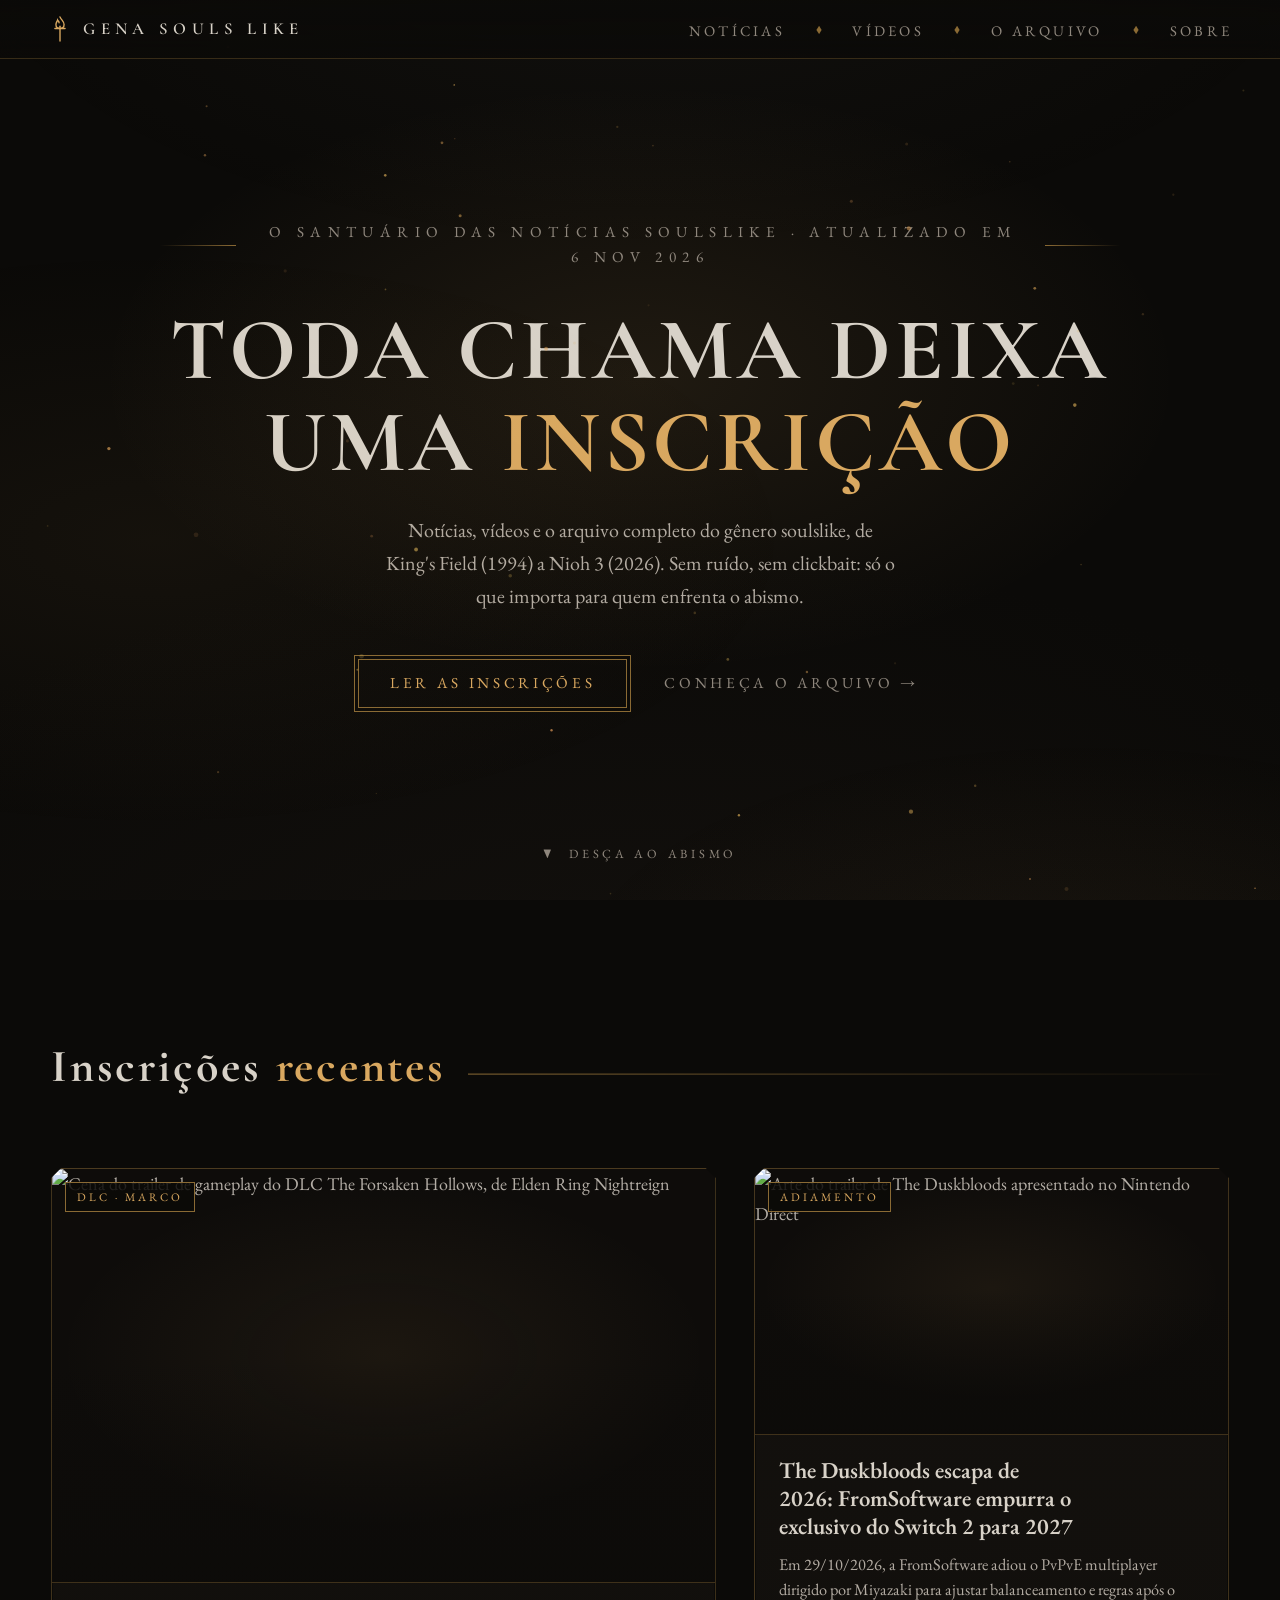
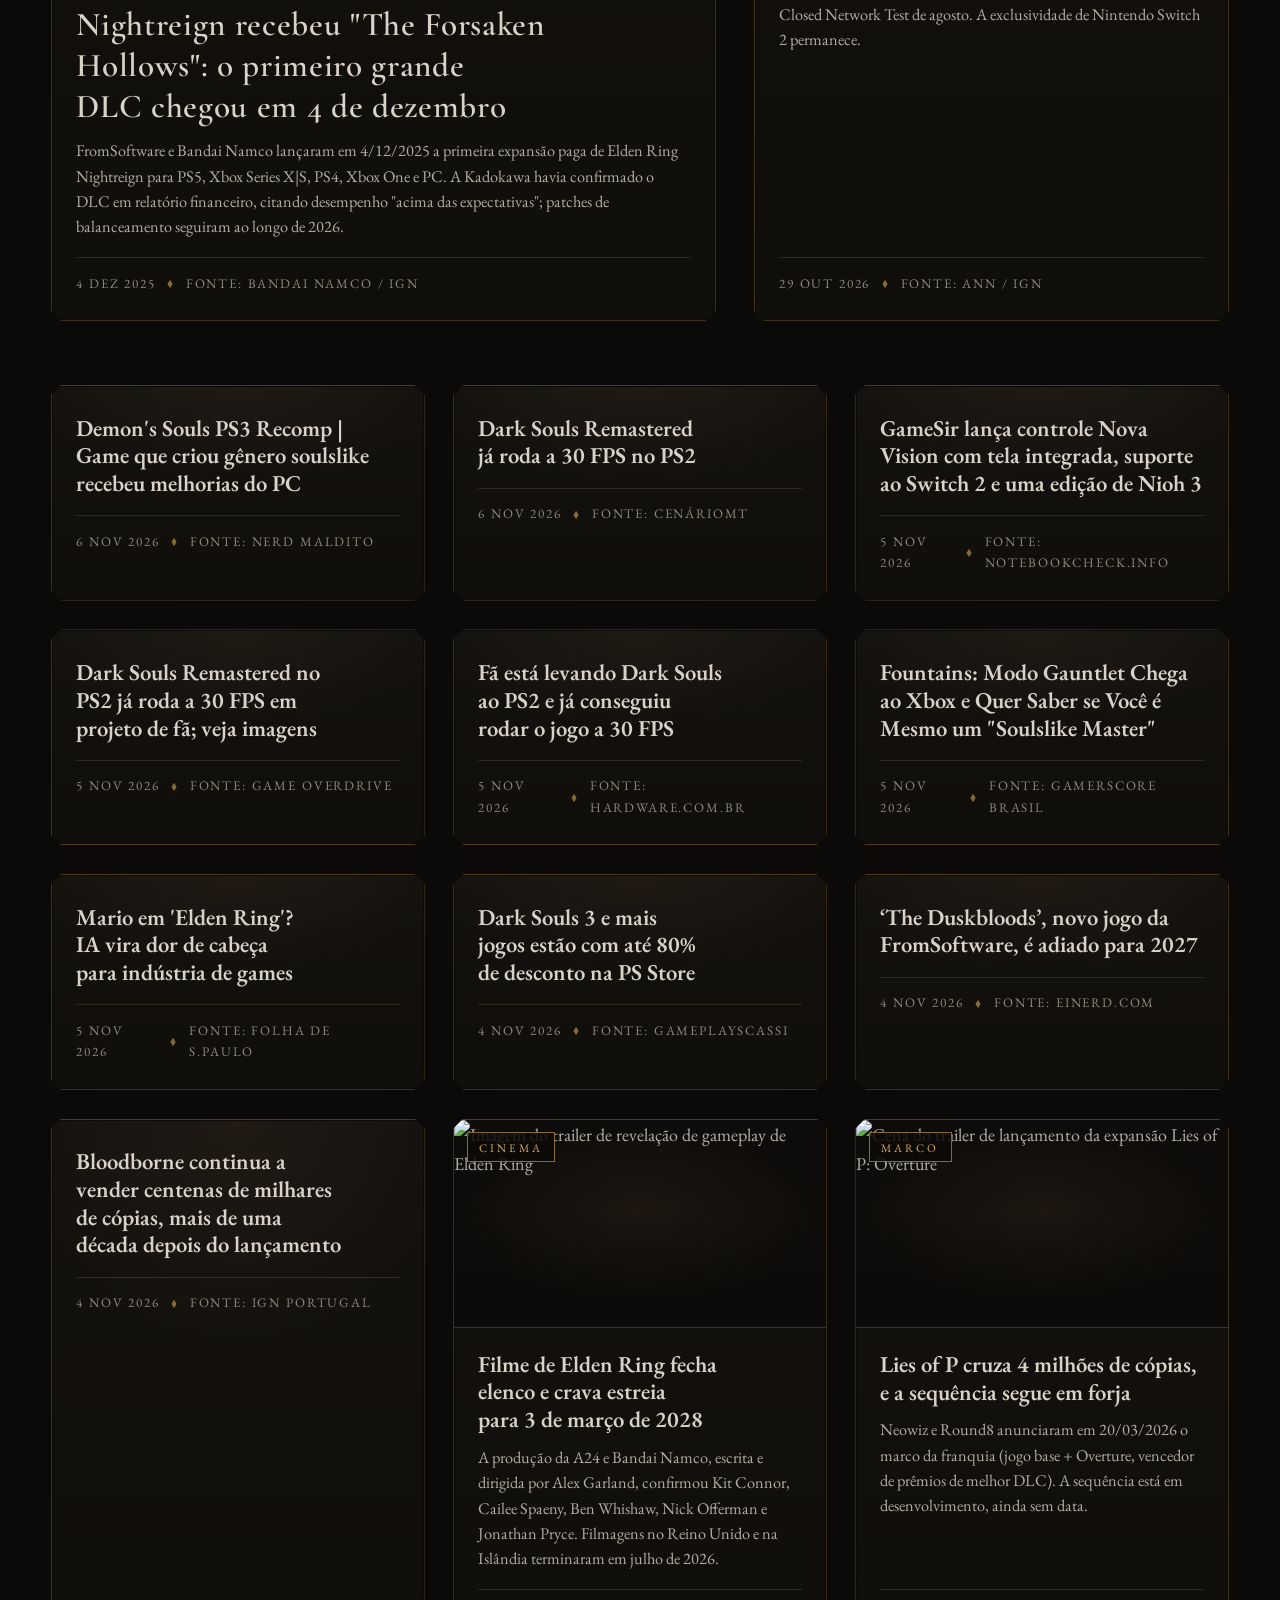
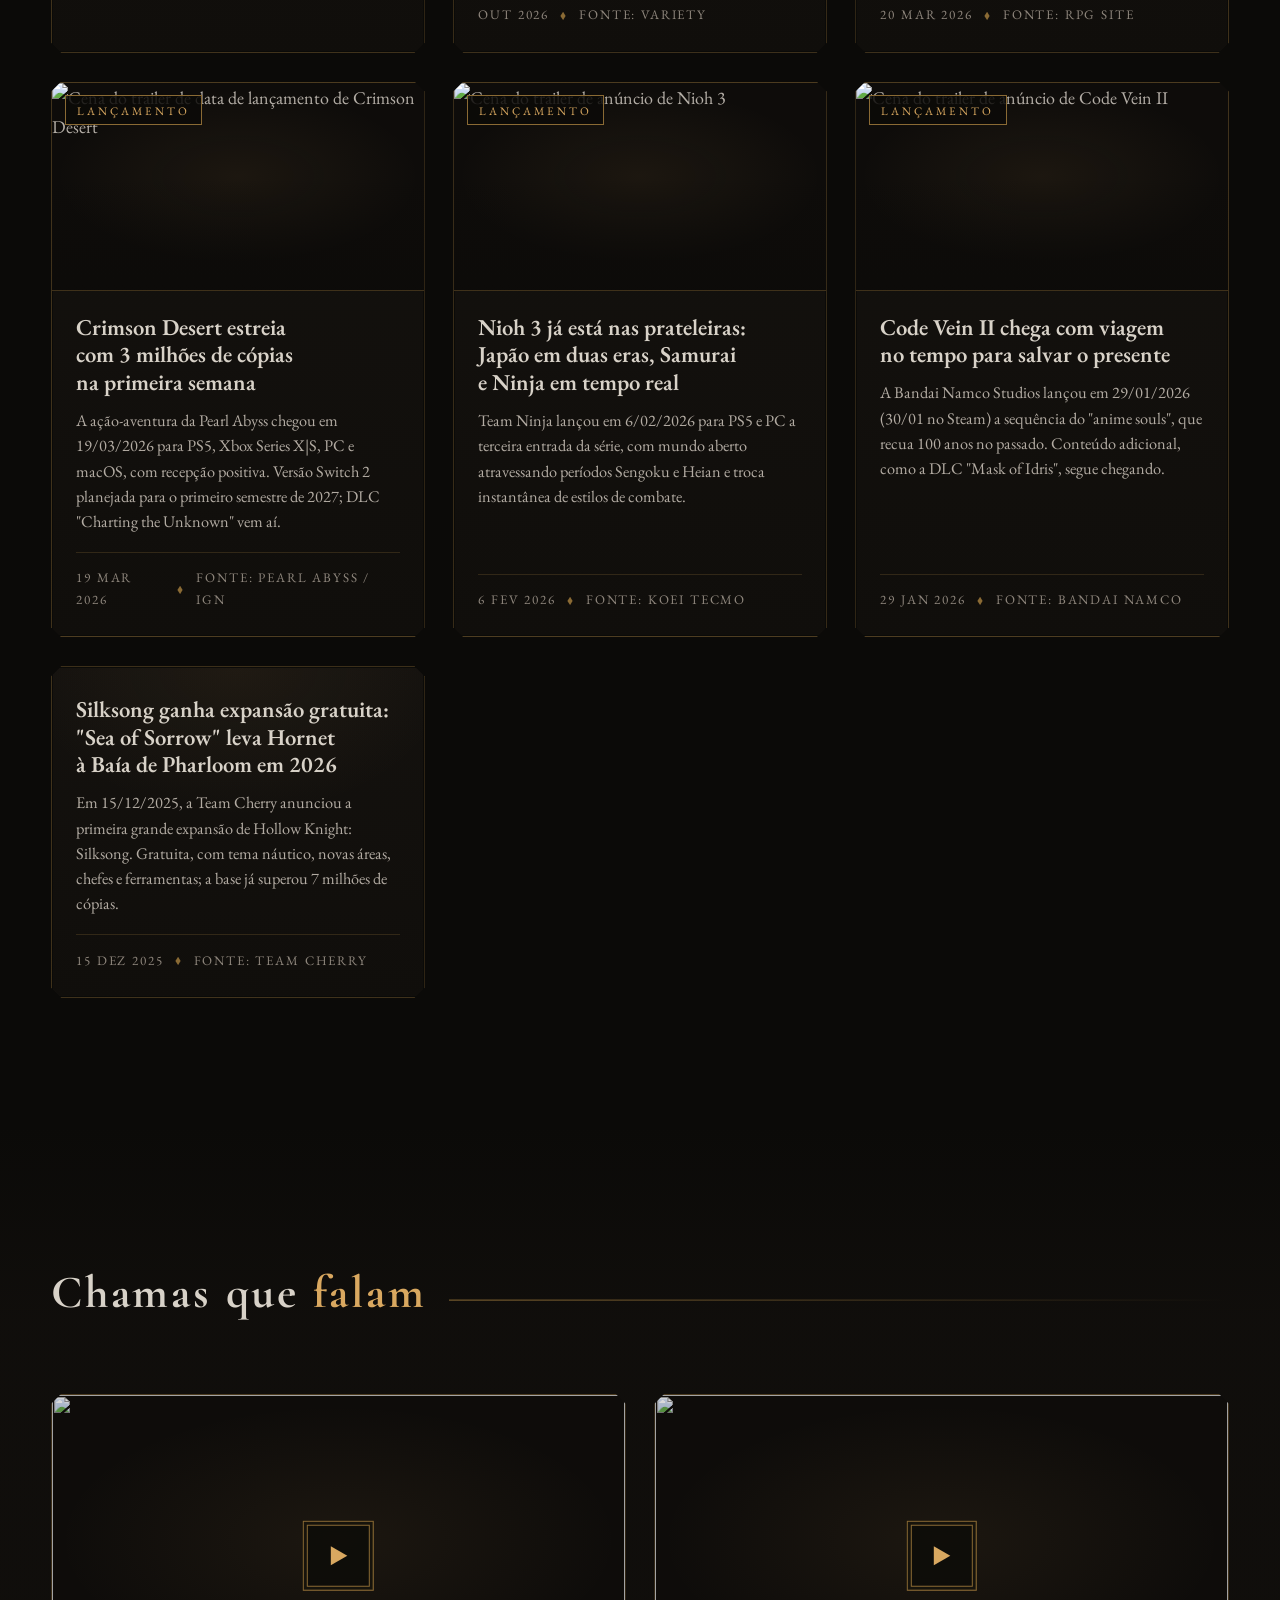
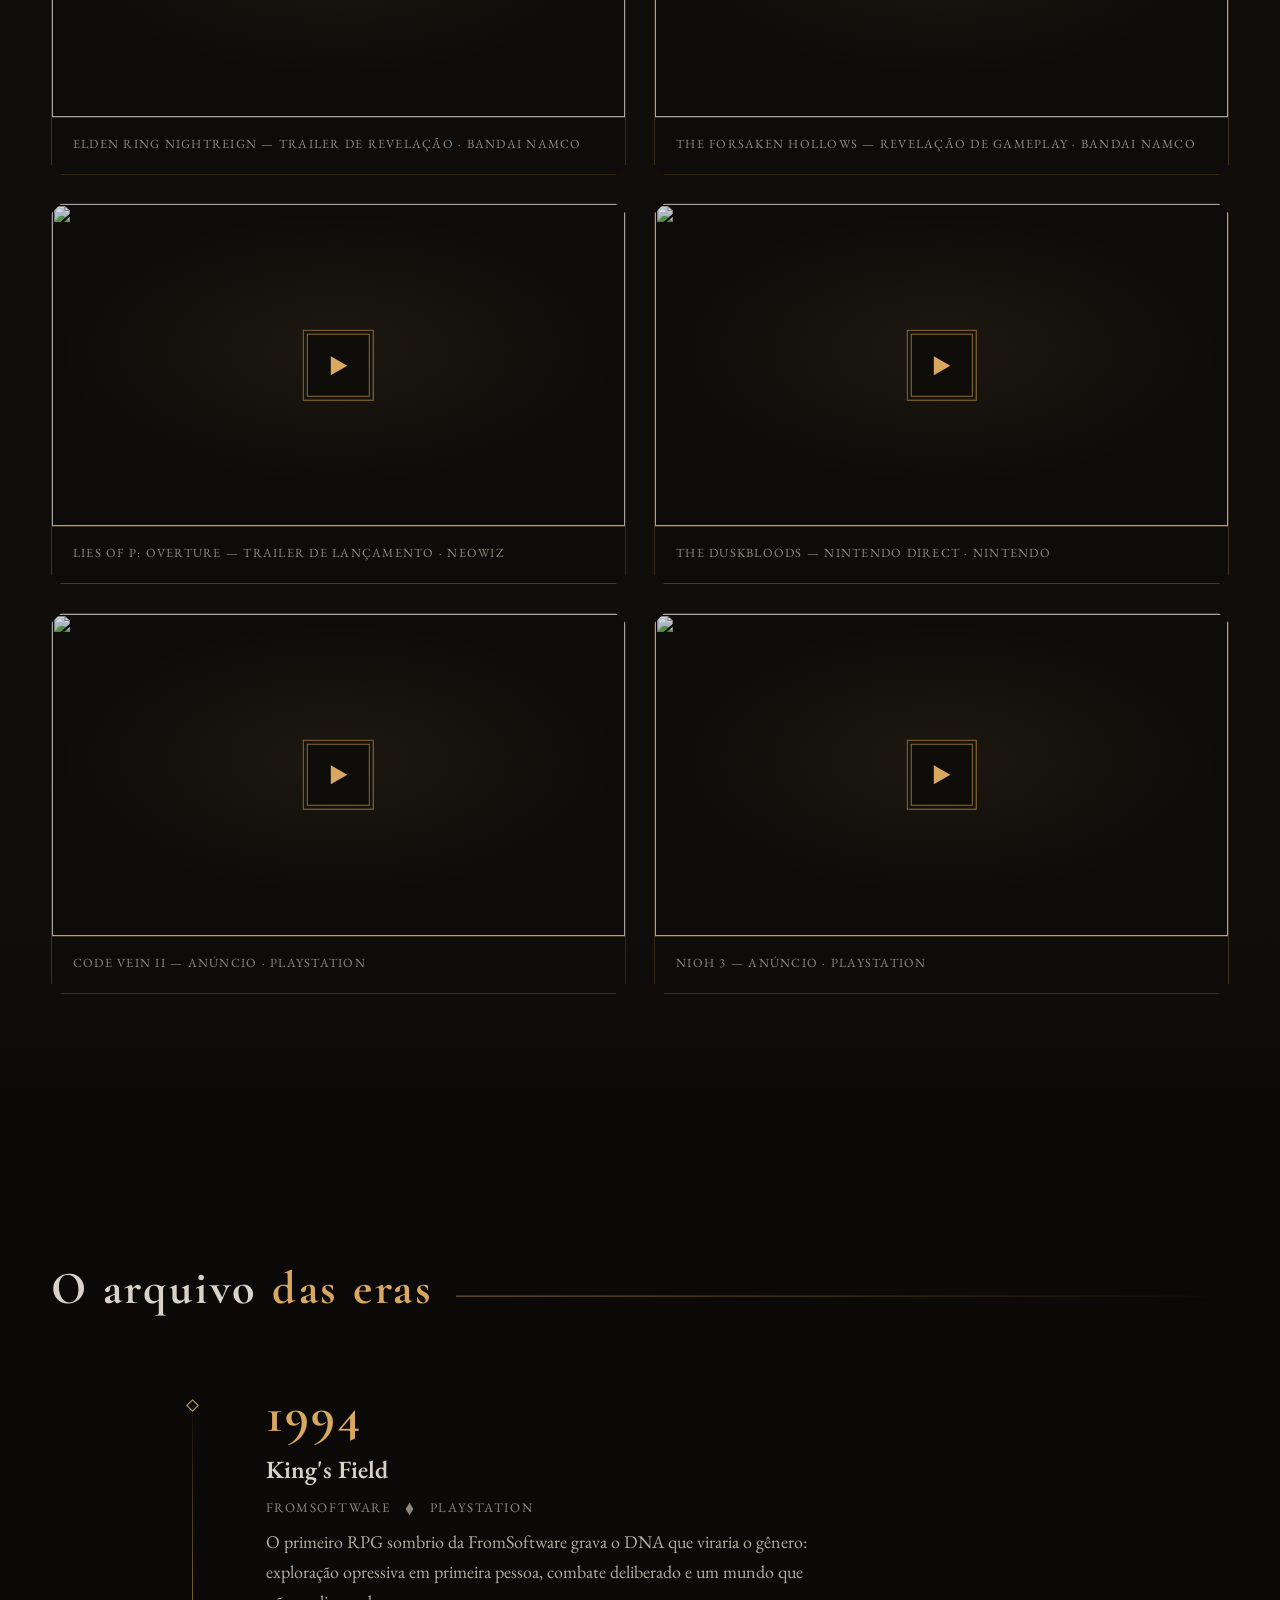
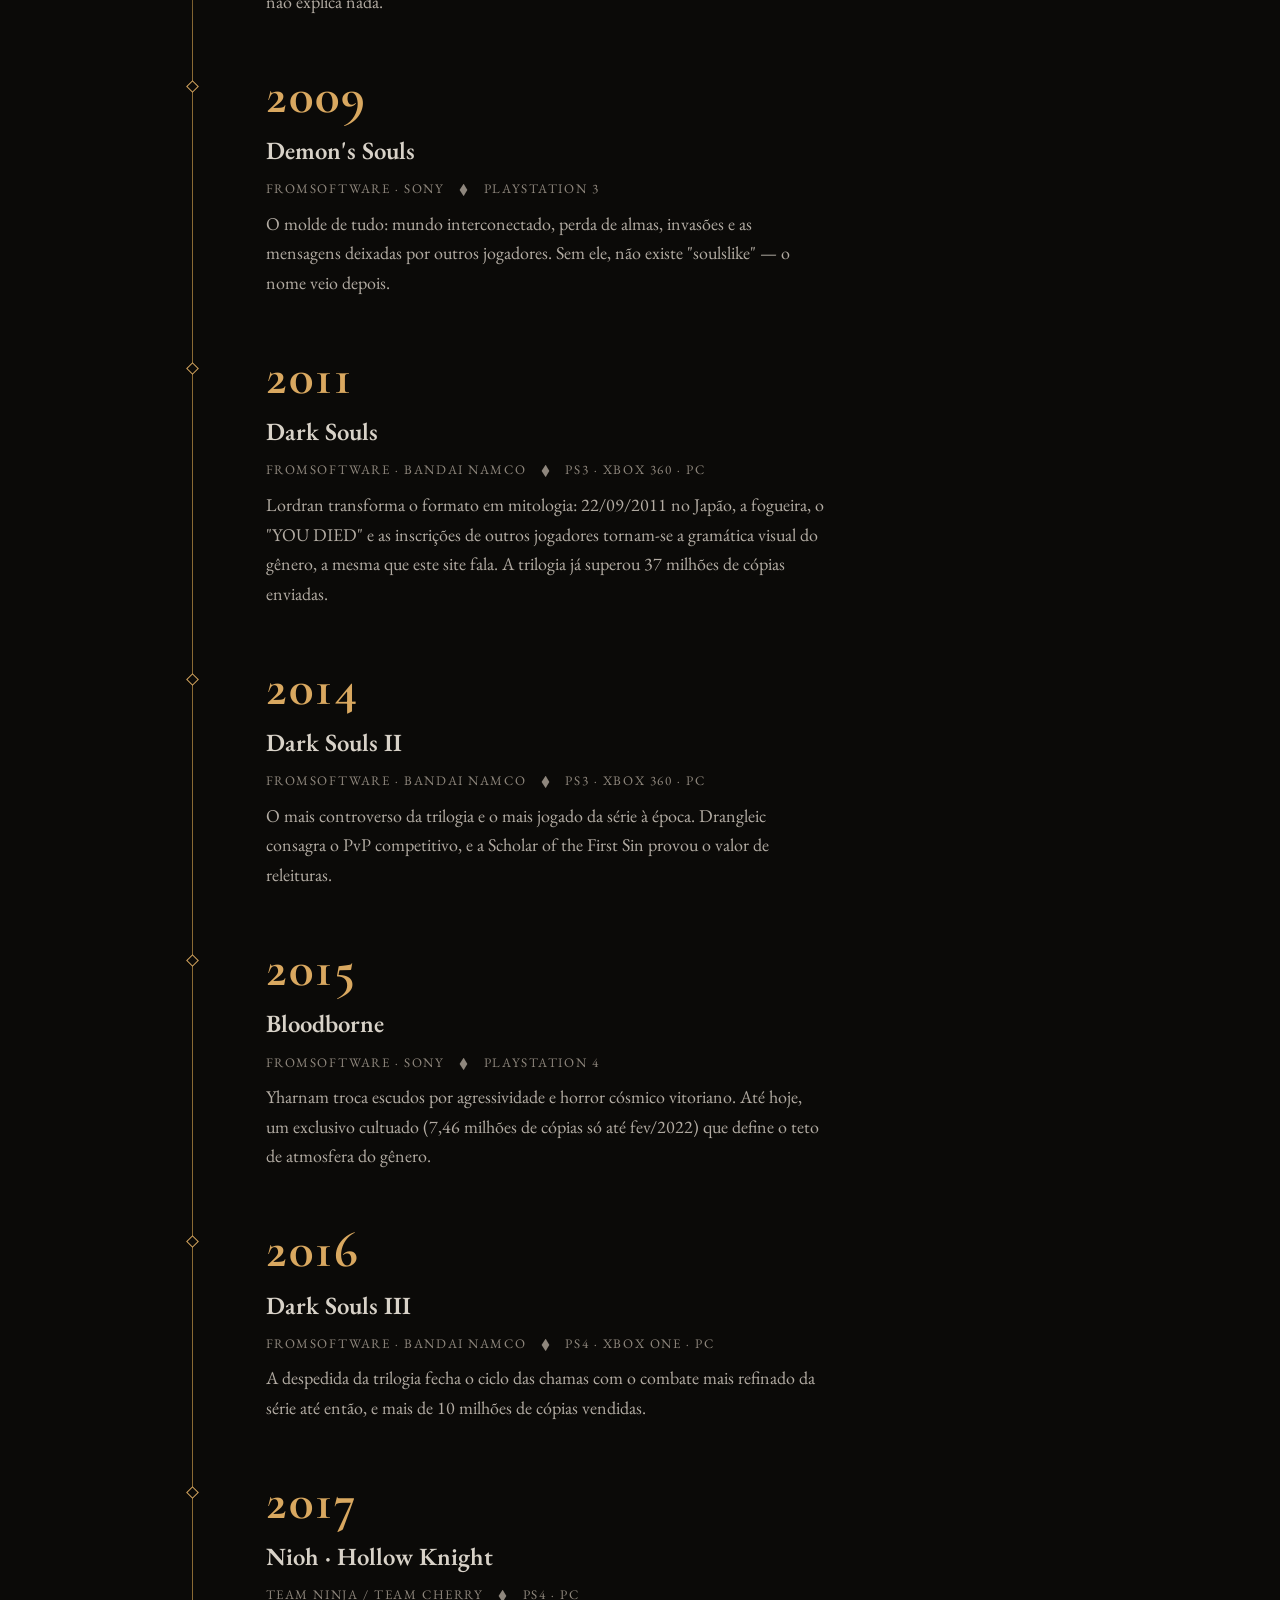
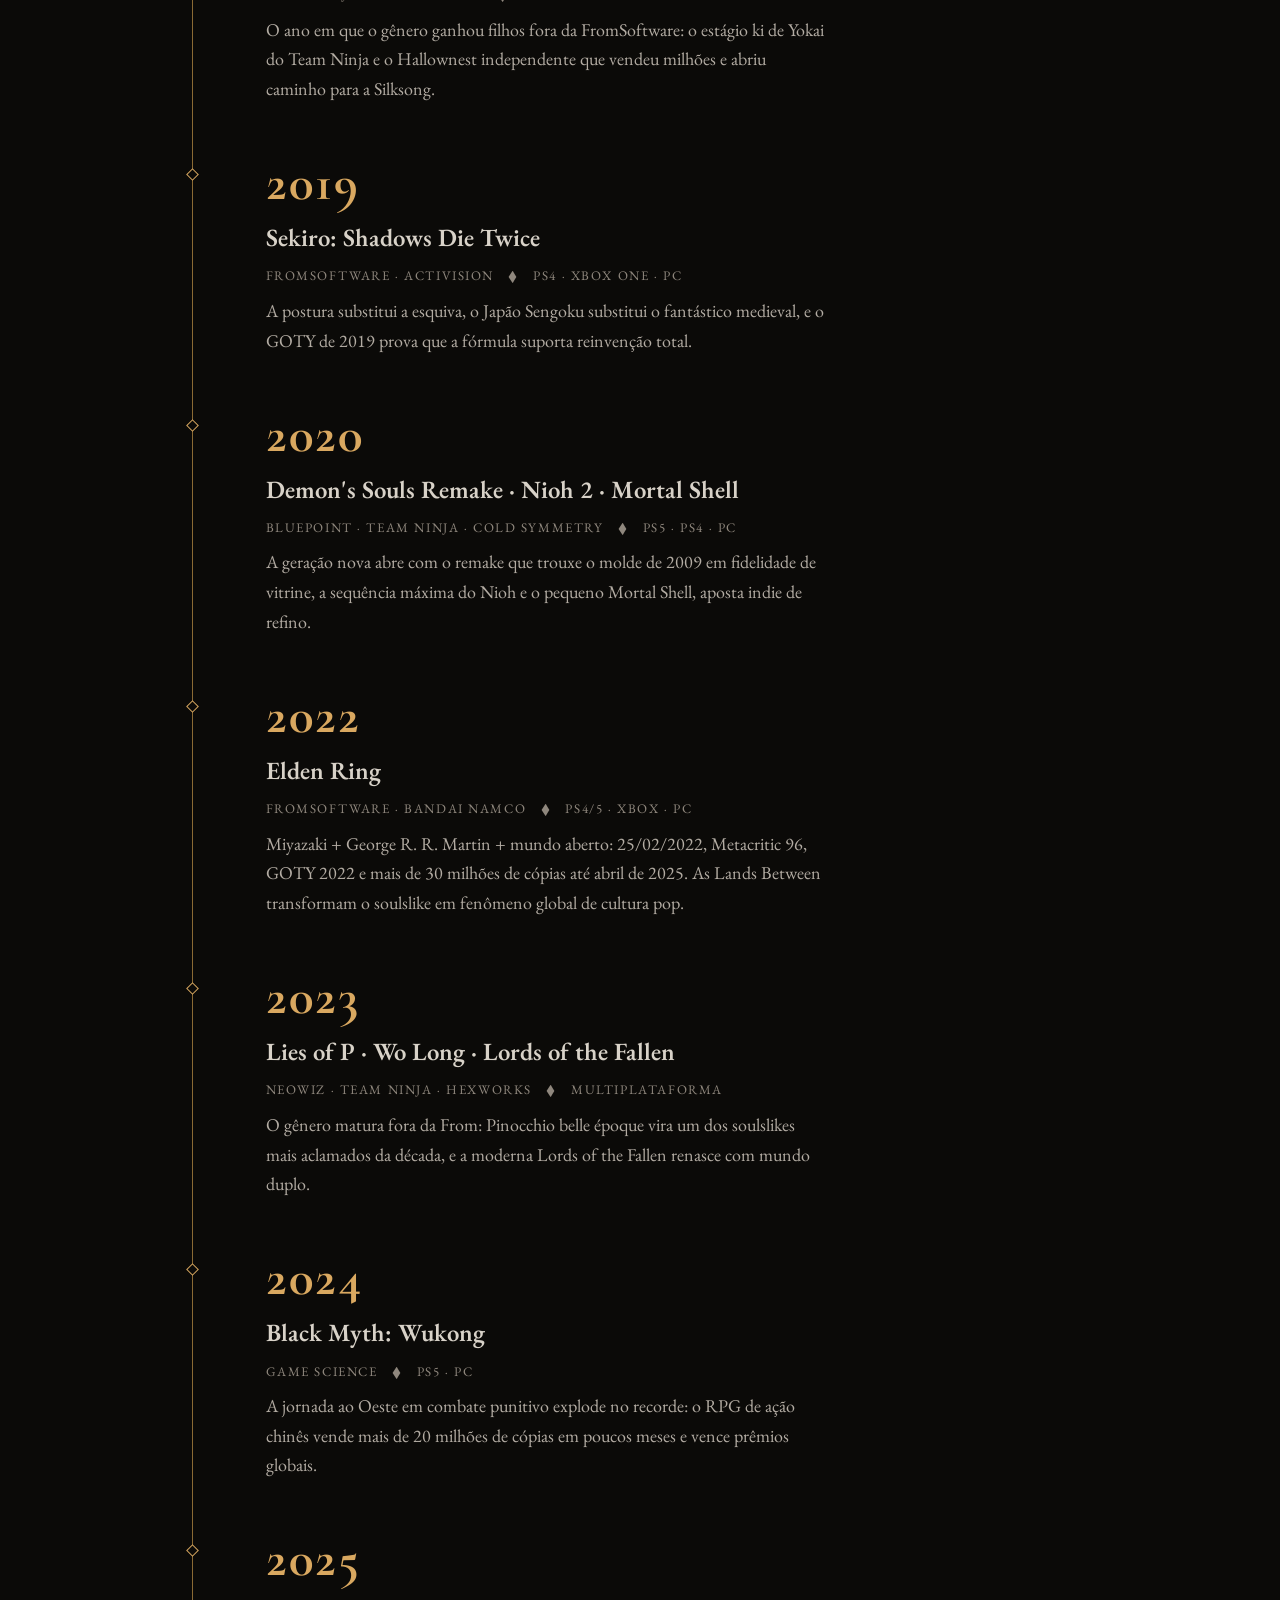
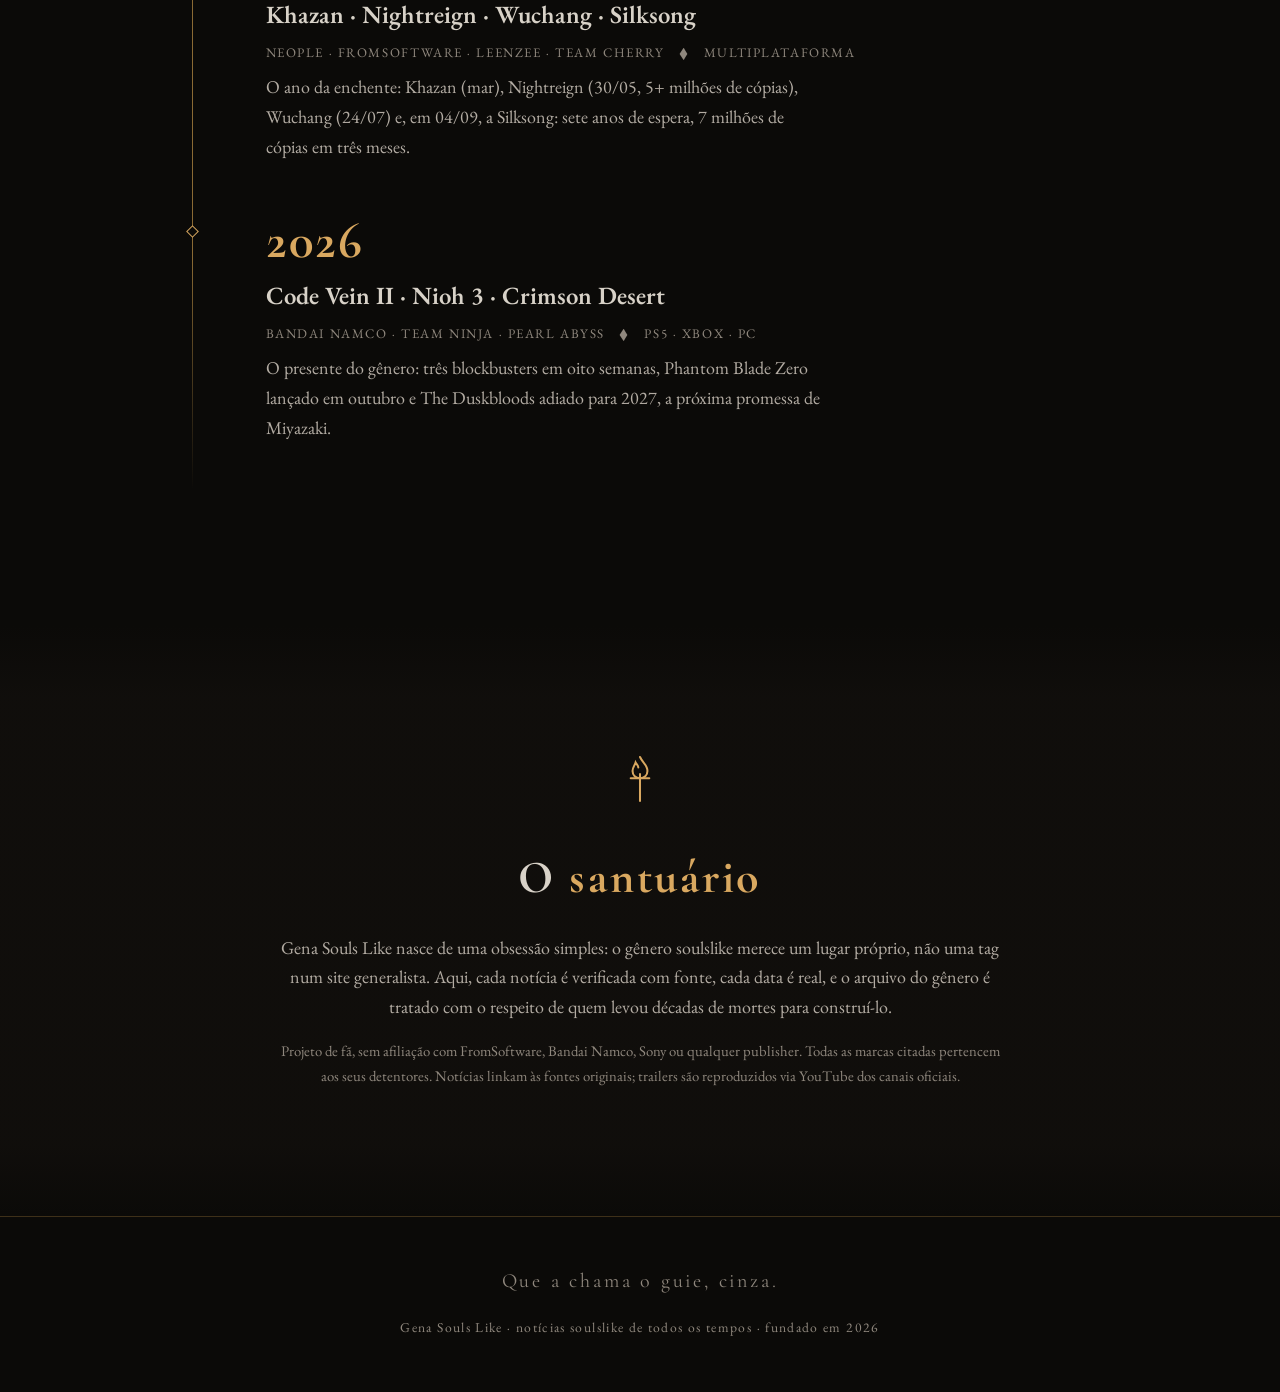
==== commit 1cf3848b: "feat: pipeline de notícias diárias + correções da revisão final" ====
--- a/index.html
+++ b/index.html
@@ -10,6 +10,7 @@
 <link rel="preconnect" href="https://fonts.gstatic.com" crossorigin>
 <link href="https://fonts.googleapis.com/css2?family=Cormorant+Garamond:ital,wght@0,600;0,700;1,600&family=EB+Garamond:ital,wght@0,400;0,500;0,600;1,400&display=swap" rel="stylesheet">
 <link rel="stylesheet" href="styles.css">
+<noscript><style>.reveal{opacity:1;transform:none;filter:none}</style></noscript>
 </head>
 <body>
 
@@ -44,7 +45,7 @@
 <!-- a mensagem de tela -->
 <section class="hero" id="topo">
   <div class="hero__inner">
-    <p class="area-mark"><span>O santuário das notícias soulslike · nov 2026</span></p>
+    <p class="area-mark"><span>O santuário das notícias soulslike · <!-- UPDATED:START -->atualizado em 6 nov 2026<!-- UPDATED:END --></span></p>
     <h1 class="hero__title">Toda chama deixa<br>uma <em>inscrição</em></h1>
     <p class="hero__dek">Notícias, vídeos e o arquivo completo do gênero soulslike, de King's&nbsp;Field (1994) a Nioh&nbsp;3 (2026). Sem ruído, sem clickbait: só o que importa para quem enfrenta o abismo.</p>
     <div class="hero__actions">
@@ -70,10 +71,10 @@
       <article class="card card--featured reveal">
         <div class="card__media">
           <img src="https://i.ytimg.com/vi/X6xQKNM1xA8/maxresdefault.jpg" alt="Cena do trailer de gameplay do DLC The Forsaken Hollows, de Elden Ring Nightreign" data-fadeable loading="eager" decoding="async">
-          <span class="card__tag">DLC · Lançamento</span>
-        </div>
-        <div class="card__body">
-          <h3 class="card__title">Nightreign recebe "The Forsaken Hollows": o primeiro grande DLC chega em 4 de dezembro</h3>
+          <span class="card__tag">DLC · Marco</span>
+        </div>
+        <div class="card__body">
+          <h3 class="card__title">Nightreign recebeu "The Forsaken Hollows": o primeiro grande DLC chegou em 4 de dezembro</h3>
           <p class="card__dek">FromSoftware e Bandai Namco lançaram em 4/12/2025 a primeira expansão paga de Elden Ring Nightreign para PS5, Xbox Series X|S, PS4, Xbox One e PC. A Kadokawa havia confirmado o DLC em relatório financeiro, citando desempenho "acima das expectativas"; patches de balanceamento seguiram ao longo de 2026.</p>
           <p class="card__meta">4 dez 2025 <span class="diamond" aria-hidden="true">◆</span> Fonte: Bandai Namco / IGN</p>
         </div>
@@ -96,6 +97,87 @@
     </div>
 
     <div class="news-grid">
+      <!-- NEWS:AUTO:START -->
+      <article class="card card--text card--auto reveal">
+        <div class="card__body">
+          <h3 class="card__title">Demon's Souls PS3 Recomp | Game que criou gênero soulslike recebeu melhorias do PC</h3>
+          <p class="card__meta">6 nov 2026 <span class="diamond" aria-hidden="true">◆</span> Fonte: Nerd Maldito</p>
+        </div>
+        <a class="card__link" href="https://news.google.com/rss/articles/CBMigAFBVV95cUxQZDNMNExocjVtLUlWS2l2aWJDX1ZyclpoN0NJOERLRWVRSk8teTYtLVQzTDJmazJ0X08wZDJCbjNCZUxWZ2tQVTZGTVdKVklvMlpES3R6aGFxMHEzMW5QWDZFUUdPSG5fc1pEZU1VVXplbTN2WEJIR1hpeExEVlpGeQ?oc=5" target="_blank" rel="noopener" aria-label="Ler a notícia completa na fonte Nerd Maldito (abre em nova aba)"></a>
+      </article>
+
+      <article class="card card--text card--auto reveal">
+        <div class="card__body">
+          <h3 class="card__title">Dark Souls Remastered já roda a 30 FPS no PS2</h3>
+          <p class="card__meta">6 nov 2026 <span class="diamond" aria-hidden="true">◆</span> Fonte: CenárioMT</p>
+        </div>
+        <a class="card__link" href="https://news.google.com/rss/articles/CBMiiwFBVV95cUxQY05Mb3B5YnBtVVloREIyNDRjNnVuRVhjZkJTNXNQUGlJNHBJeVFRVWRjT25mSUlSbHk1QkNOX0VRYmhOUjE4YlVGRUtpQl84RlJ4SFYzTHI0V2M3THdNNGhBbmF0S1pjMXYzNGp5MnQ1alhtbEdINnJDblpIcWRBWkh1Z3JqOHRheElB?oc=5" target="_blank" rel="noopener" aria-label="Ler a notícia completa na fonte CenárioMT (abre em nova aba)"></a>
+      </article>
+
+      <article class="card card--text card--auto reveal">
+        <div class="card__body">
+          <h3 class="card__title">GameSir lança controle Nova Vision com tela integrada, suporte ao Switch 2 e uma edição de Nioh 3</h3>
+          <p class="card__meta">5 nov 2026 <span class="diamond" aria-hidden="true">◆</span> Fonte: Notebookcheck.info</p>
+        </div>
+        <a class="card__link" href="https://news.google.com/rss/articles/[base64]?oc=5" target="_blank" rel="noopener" aria-label="Ler a notícia completa na fonte Notebookcheck.info (abre em nova aba)"></a>
+      </article>
+
+      <article class="card card--text card--auto reveal">
+        <div class="card__body">
+          <h3 class="card__title">Dark Souls Remastered no PS2 já roda a 30 FPS em projeto de fã; veja imagens</h3>
+          <p class="card__meta">5 nov 2026 <span class="diamond" aria-hidden="true">◆</span> Fonte: Game Overdrive</p>
+        </div>
+        <a class="card__link" href="https://news.google.com/rss/articles/CBMib0FVX3lxTE1Tb05mSklXVDVZY0VTMEw3SmJTLWVHMWZBeE0tY0V3clBFbUl6MVJJUE1FWXVaNHAwZUFBeHNXWkEtM3Q5SWdZRHJZZEloM0NWQ2xsRzdHR0hSRUNaRmhOQmJBd1ZIektBODhjTFlqTQ?oc=5" target="_blank" rel="noopener" aria-label="Ler a notícia completa na fonte Game Overdrive (abre em nova aba)"></a>
+      </article>
+
+      <article class="card card--text card--auto reveal">
+        <div class="card__body">
+          <h3 class="card__title">Fã está levando Dark Souls ao PS2 e já conseguiu rodar o jogo a 30 FPS</h3>
+          <p class="card__meta">5 nov 2026 <span class="diamond" aria-hidden="true">◆</span> Fonte: Hardware.com.br</p>
+        </div>
+        <a class="card__link" href="https://news.google.com/rss/articles/CBMiYkFVX3lxTFBsclBGZG1hSnVMSmZFaDdfb3FLemRJb2d4M0Y5ZGlpRWxoXzJseFNWS19fSzlITHQtYzllVF9qZDVxM2NiNWFLT3ZoNFY0SlZKeGZCbmVsQ2U4d2g4QktnY1Rn?oc=5" target="_blank" rel="noopener" aria-label="Ler a notícia completa na fonte Hardware.com.br (abre em nova aba)"></a>
+      </article>
+
+      <article class="card card--text card--auto reveal">
+        <div class="card__body">
+          <h3 class="card__title">Fountains: Modo Gauntlet Chega ao Xbox e Quer Saber se Você é Mesmo um &quot;Soulslike Master&quot;</h3>
+          <p class="card__meta">5 nov 2026 <span class="diamond" aria-hidden="true">◆</span> Fonte: Gamerscore Brasil</p>
+        </div>
+        <a class="card__link" href="https://news.google.com/rss/articles/[base64]?oc=5" target="_blank" rel="noopener" aria-label="Ler a notícia completa na fonte Gamerscore Brasil (abre em nova aba)"></a>
+      </article>
+
+      <article class="card card--text card--auto reveal">
+        <div class="card__body">
+          <h3 class="card__title">Mario em 'Elden Ring'? IA vira dor de cabeça para indústria de games</h3>
+          <p class="card__meta">5 nov 2026 <span class="diamond" aria-hidden="true">◆</span> Fonte: Folha de S.Paulo</p>
+        </div>
+        <a class="card__link" href="https://news.google.com/rss/articles/[base64]?oc=5" target="_blank" rel="noopener" aria-label="Ler a notícia completa na fonte Folha de S.Paulo (abre em nova aba)"></a>
+      </article>
+
+      <article class="card card--text card--auto reveal">
+        <div class="card__body">
+          <h3 class="card__title">Dark Souls 3 e mais jogos estão com até 80% de desconto na PS Store</h3>
+          <p class="card__meta">4 nov 2026 <span class="diamond" aria-hidden="true">◆</span> Fonte: Gameplayscassi</p>
+        </div>
+        <a class="card__link" href="https://news.google.com/rss/articles/[base64]?oc=5" target="_blank" rel="noopener" aria-label="Ler a notícia completa na fonte Gameplayscassi (abre em nova aba)"></a>
+      </article>
+
+      <article class="card card--text card--auto reveal">
+        <div class="card__body">
+          <h3 class="card__title">‘The Duskbloods’, novo jogo da FromSoftware, é adiado para 2027</h3>
+          <p class="card__meta">4 nov 2026 <span class="diamond" aria-hidden="true">◆</span> Fonte: einerd.com</p>
+        </div>
+        <a class="card__link" href="https://news.google.com/rss/articles/CBMicEFVX3lxTE9uZkxVdU9SckdBTUp5bjF6SXg0bzJDRjdLQ3gtbThtNFBod2Rqd05GcERsempGbGdoTkdpODNSUEozamh4bk9OZVdhREp6bF9ZVXpNbExuZFJ0MEF5QVA4Q01qREZia25tOGg2a3VBemU?oc=5" target="_blank" rel="noopener" aria-label="Ler a notícia completa na fonte einerd.com (abre em nova aba)"></a>
+      </article>
+
+      <article class="card card--text card--auto reveal">
+        <div class="card__body">
+          <h3 class="card__title">Bloodborne continua a vender centenas de milhares de cópias, mais de uma década depois do lançamento</h3>
+          <p class="card__meta">4 nov 2026 <span class="diamond" aria-hidden="true">◆</span> Fonte: IGN Portugal</p>
+        </div>
+        <a class="card__link" href="https://news.google.com/rss/articles/[base64]?oc=5" target="_blank" rel="noopener" aria-label="Ler a notícia completa na fonte IGN Portugal (abre em nova aba)"></a>
+      </article>
+      <!-- NEWS:AUTO:END -->
       <article class="card reveal">
         <div class="card__media">
           <img src="https://i.ytimg.com/vi/E3Huy2cdih0/maxresdefault.jpg" alt="Imagem do trailer de revelação de gameplay de Elden Ring" data-fadeable loading="lazy" decoding="async">
@@ -203,7 +285,7 @@
             </span>
           </button>
         </div>
-        <figcaption class="video__caption">The Forsaken Hollows — Gameplay reveal · Bandai Namco</figcaption>
+        <figcaption class="video__caption">The Forsaken Hollows — Revelação de gameplay · Bandai Namco</figcaption>
       </figure>
 
       <figure class="video reveal">
@@ -215,7 +297,7 @@
             </span>
           </button>
         </div>
-        <figcaption class="video__caption">Lies of P: Overture — Launch trailer · Neowiz</figcaption>
+        <figcaption class="video__caption">Lies of P: Overture — Trailer de lançamento · Neowiz</figcaption>
       </figure>
 
       <figure class="video reveal">
@@ -376,7 +458,7 @@
         <path d="M13 28V12" stroke="#d9a860" stroke-width="1.2" stroke-linecap="round"/>
         <path d="M7.5 14.5h11" stroke="#d9a860" stroke-width="1.2" stroke-linecap="round"/>
       </svg>
-      <h2 class="section-head__title" style="text-align:center">O <em>santuário</em></h2>
+      <h2 class="section-head__title about__title">O <em>santuário</em></h2>
       <p>Gena Souls Like nasce de uma obsessão simples: o gênero soulslike merece um lugar próprio, não uma tag num site generalista. Aqui, cada notícia é verificada com fonte, cada data é real, e o arquivo do gênero é tratado com o respeito de quem levou décadas de mortes para construí-lo.</p>
       <p class="about__disclaimer">Projeto de fã, sem afiliação com FromSoftware, Bandai Namco, Sony ou qualquer publisher. Todas as marcas citadas pertencem aos seus detentores. Notícias linkam às fontes originais; trailers são reproduzidos via YouTube dos canais oficiais.</p>
     </div>
--- a/styles.css
+++ b/styles.css
@@ -8,8 +8,11 @@
 :root {
   /* Ground */
   --ink:        #0b0a08;   /* o abismo — fundo da página */
-  --pit:        #14110e;   /* carta / superfície erguida */
-  --pit-2:      #1a1613;   /* superfície em hover */
+  --pit:        rgba(26, 22, 19, 0.65);  /* carta, topo */
+  --pit-deep:   rgba(20, 17, 14, 0.65);  /* carta, base */
+  --pit-2:      rgba(32, 26, 20, 0.8);   /* carta em hover, topo */
+  --pit-2-deep: rgba(22, 18, 15, 0.8);   /* carta em hover, base */
+  --pit-base:   #14110e;   /* superfície sombreada de seção */
   --veil:       #0e0c0a;   /* véu sobre mídia */
 
   /* Ink */
@@ -21,14 +24,12 @@
   --ember:      #d9a860;   /* títulos de destaque, links ativos (8.2:1) */
   --ember-hi:   #f0cd92;   /* hover, faísca viva */
   --ember-deep: #8a6a34;   /* filetes, bordas (decoração, não texto) */
-  --ember-glow: rgba(217, 168, 96, 0.14);
 
   /* Mist */
   --mist-1:     rgba(217, 168, 96, 0.05);
   --mist-2:     rgba(216, 210, 200, 0.04);
 
   /* Layout */
-  --measure:    68ch;
   --gutter:     clamp(1.25rem, 4vw, 3rem);
   --section-y:  clamp(4.5rem, 10vw, 8.5rem);
   --frame:      min(1200px, 92vw);
@@ -393,8 +394,7 @@
   position: relative;
   display: flex;
   flex-direction: column;
-  background:
-    linear-gradient(to bottom, rgba(26, 22, 19, 0.65), rgba(20, 17, 14, 0.65));
+  background: linear-gradient(to bottom, var(--pit), var(--pit-deep));
   border: 1px solid rgba(138, 106, 52, 0.5);
   box-shadow: inset 0 0 0 1px rgba(11, 10, 8, 0.9);
   clip-path: polygon(
@@ -406,7 +406,7 @@
 }
 
 .card:hover {
-  background: linear-gradient(to bottom, rgba(32, 26, 20, 0.8), rgba(22, 18, 15, 0.8));
+  background: linear-gradient(to bottom, var(--pit-2), var(--pit-2-deep));
   border-color: var(--ember);
   transform: translateY(-3px);
 }
@@ -535,7 +535,7 @@
 .card--text {
   background:
     radial-gradient(ellipse 90% 70% at 50% 0%, rgba(217, 168, 96, 0.06), transparent 65%),
-    linear-gradient(to bottom, rgba(26, 22, 19, 0.65), rgba(20, 17, 14, 0.65));
+    linear-gradient(to bottom, var(--pit), var(--pit-deep));
 }
 
 .card--text .card__body { padding-top: 1.8rem; }
@@ -720,6 +720,8 @@
 
 .about .bonfire-sigil { margin-inline: auto; margin-bottom: 1.6rem; }
 
+.about .about__title { text-align: center; }
+
 .about p { margin-top: 1.1rem; text-wrap: pretty; }
 
 .about .about__disclaimer {
@@ -749,8 +751,6 @@
   font-size: 0.85rem;
   letter-spacing: 0.1em;
 }
-
-.footer__meta a { color: var(--ember); border-bottom: 1px solid var(--ember-deep); }
 
 /* ==========================================================================
    REVELAÇÃO AO ROLAR — a inscrição aparece
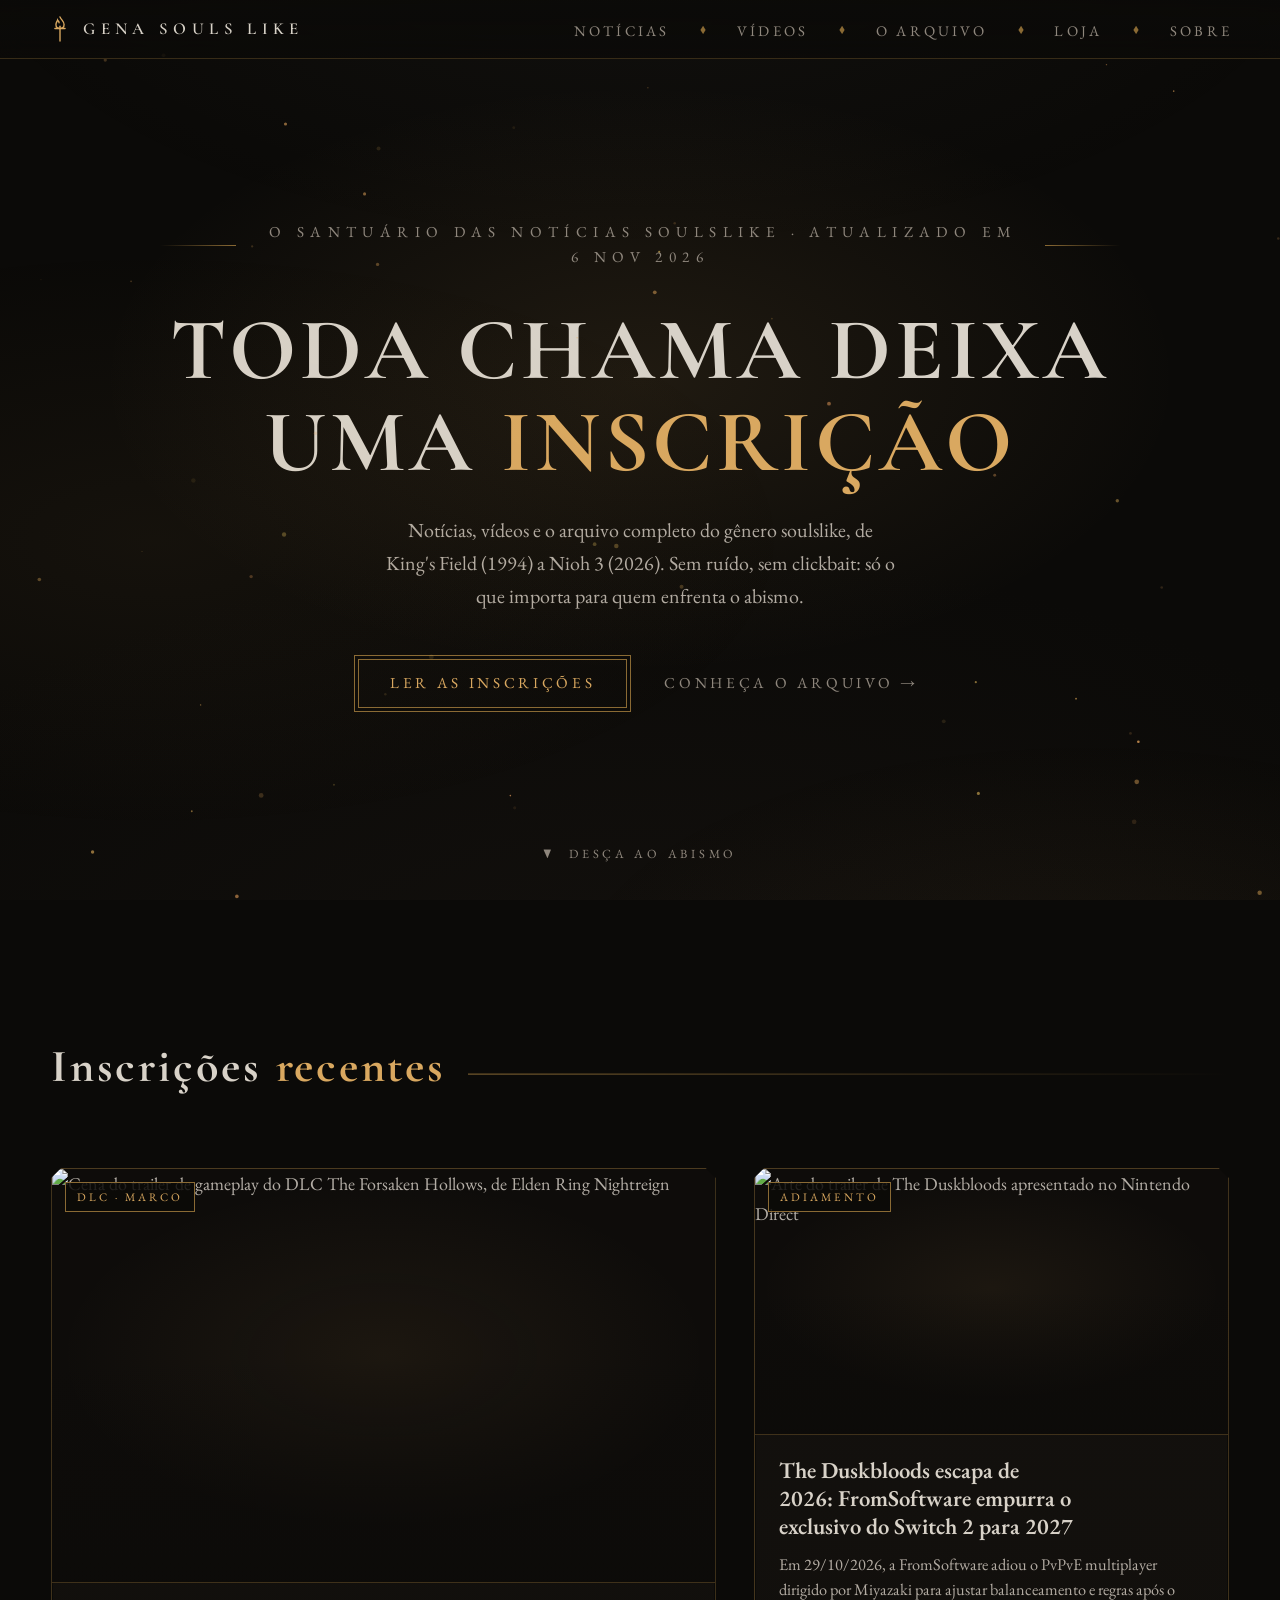
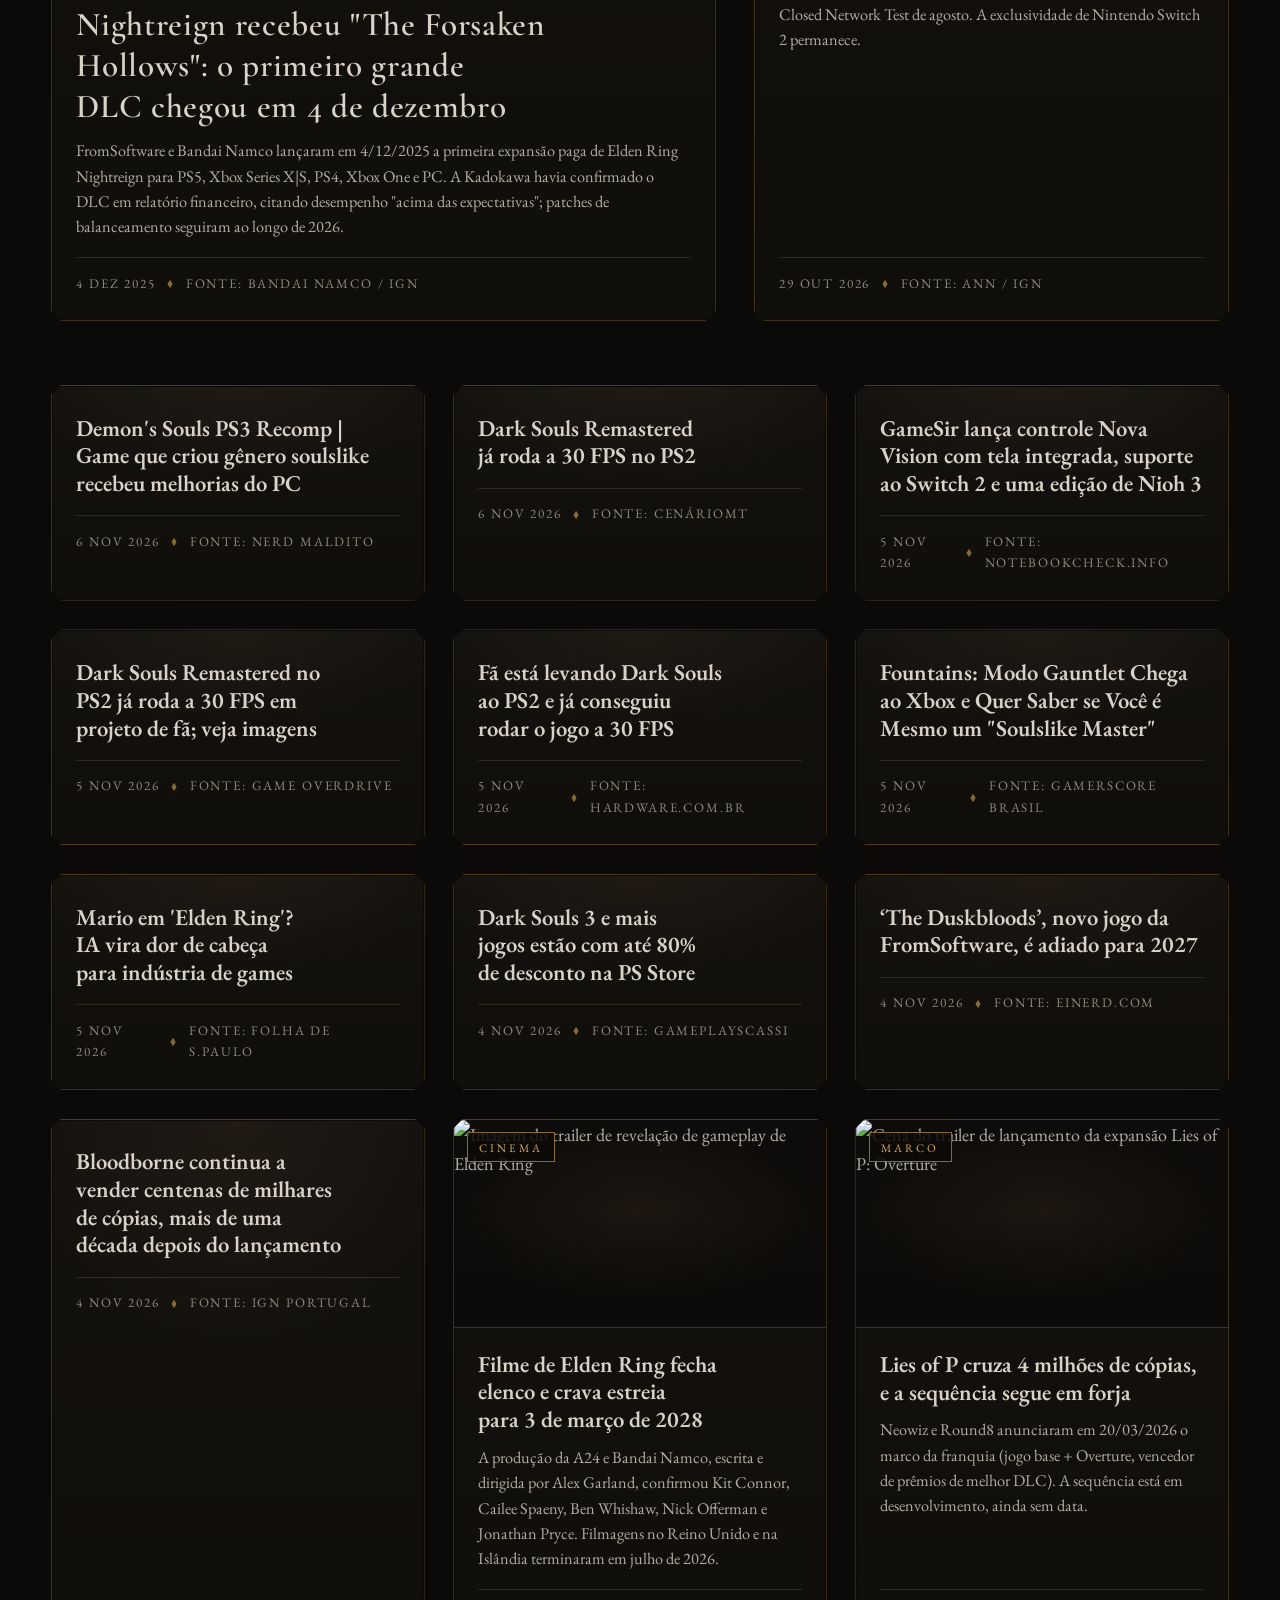
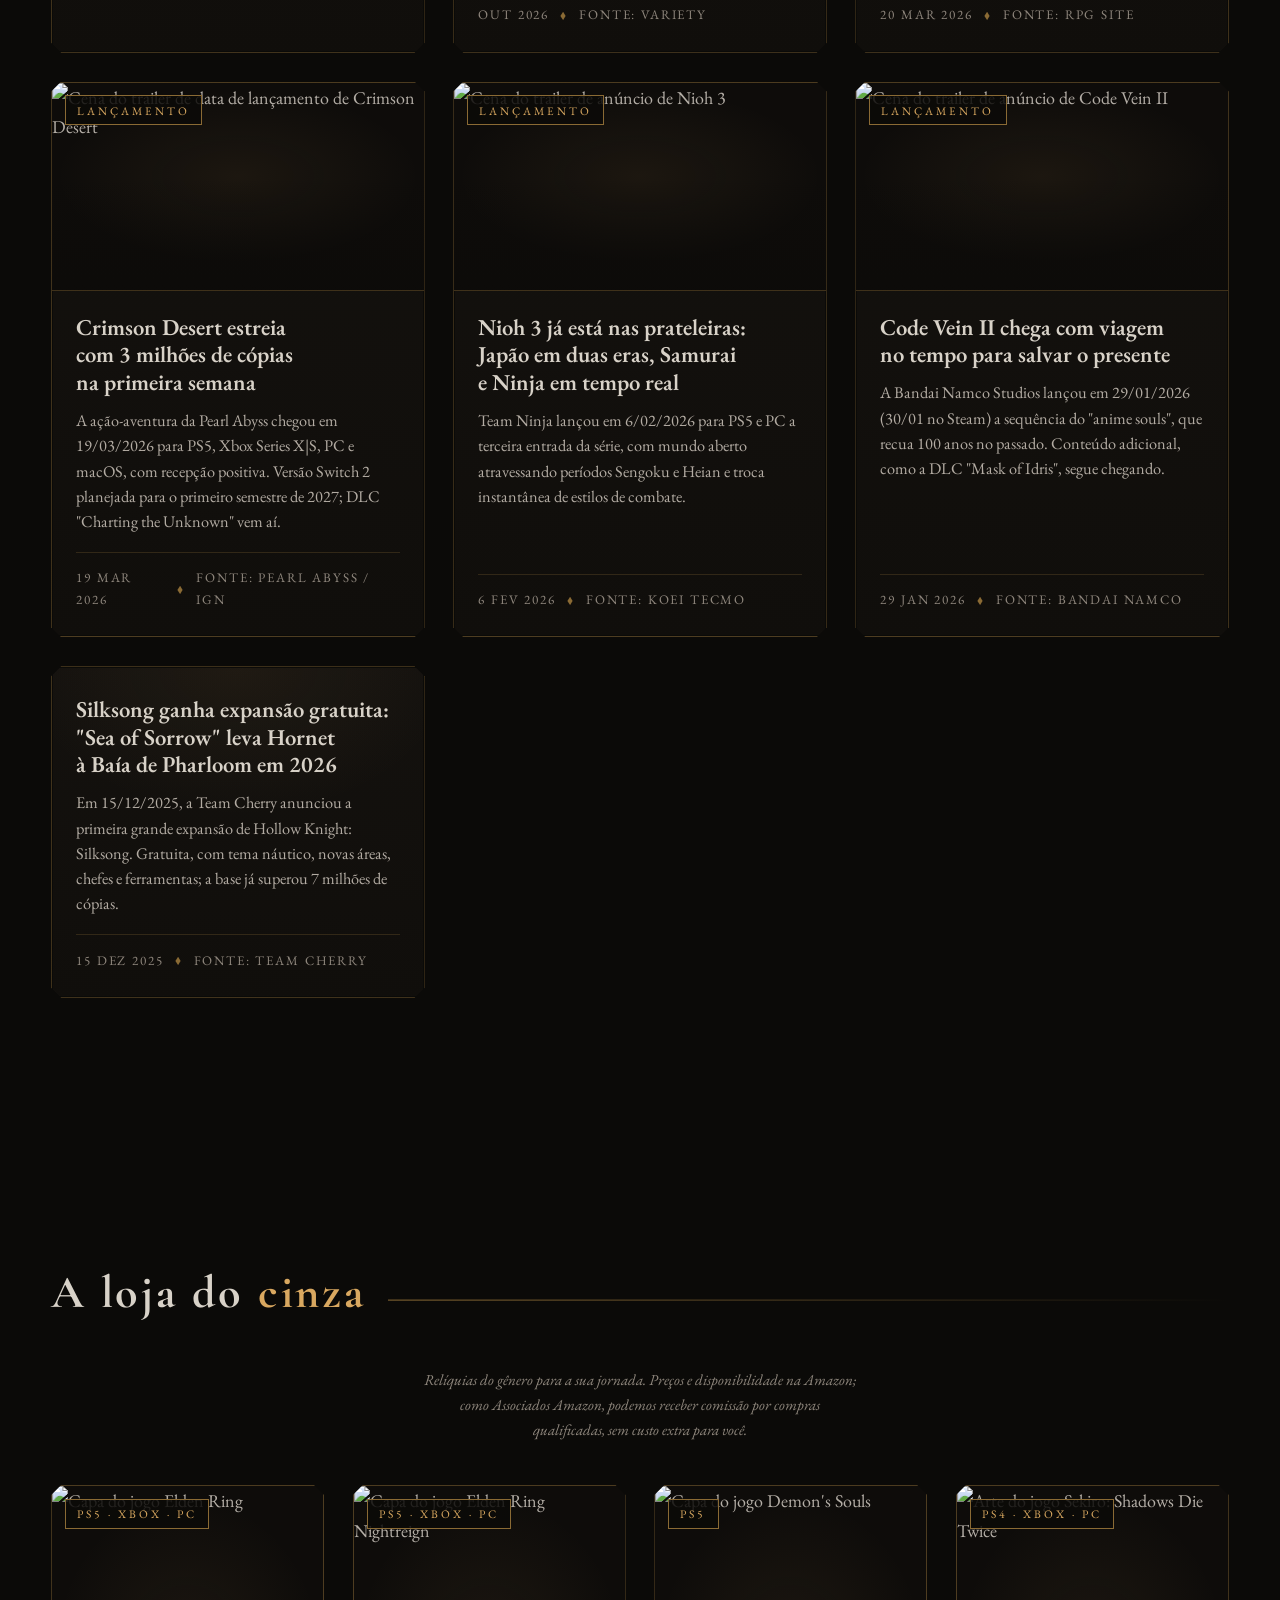
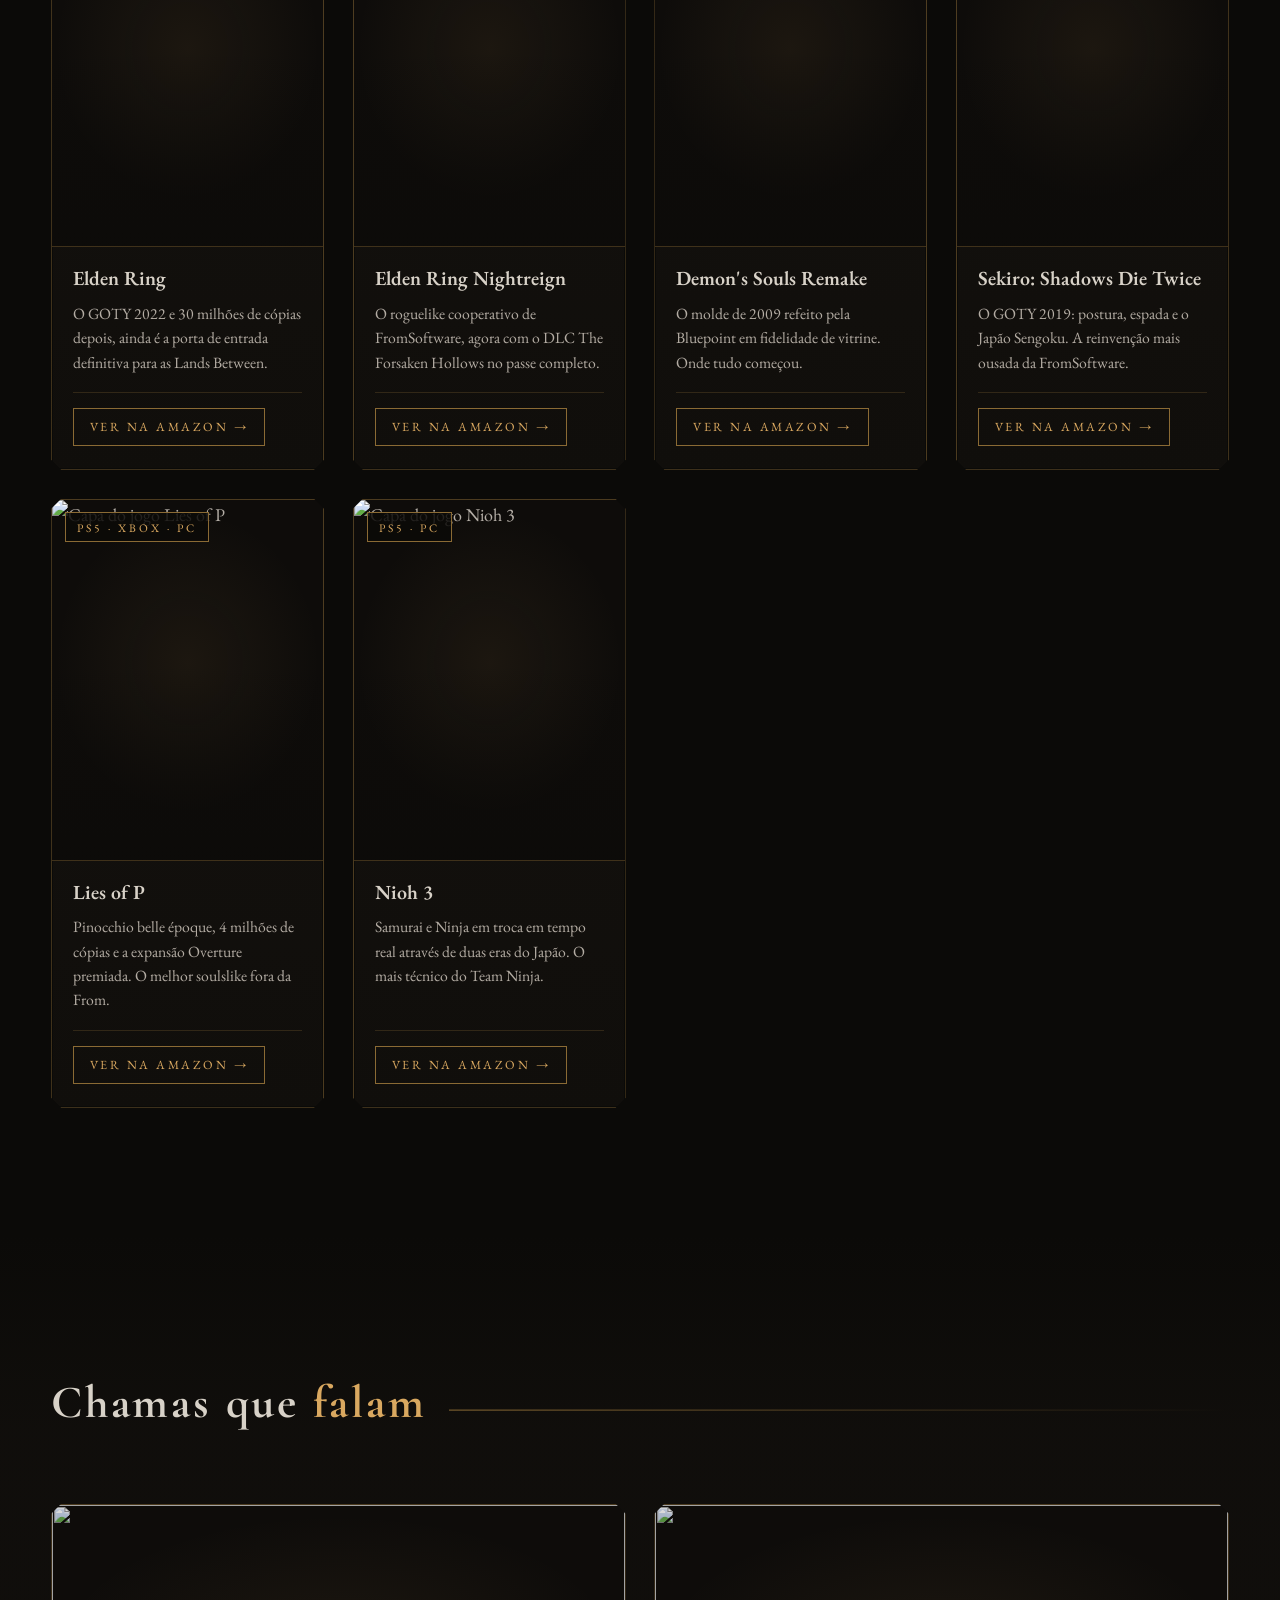
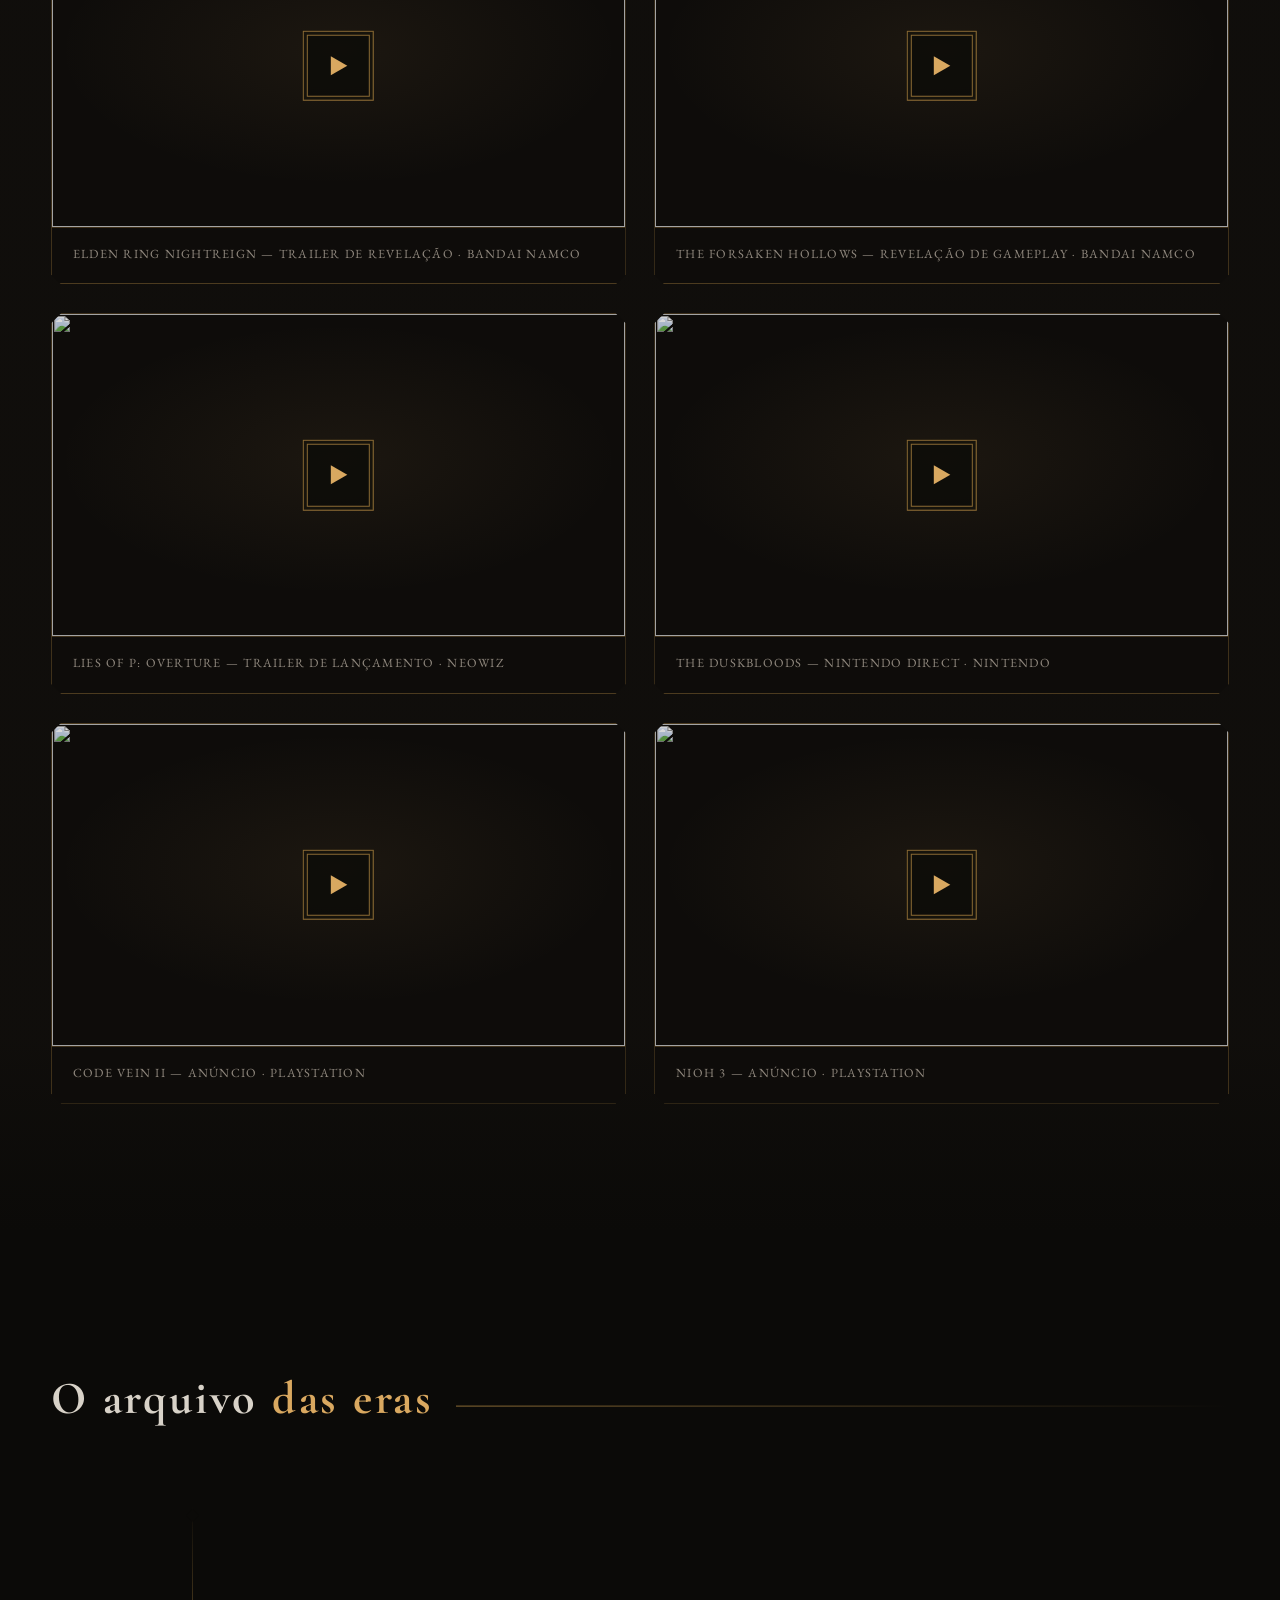
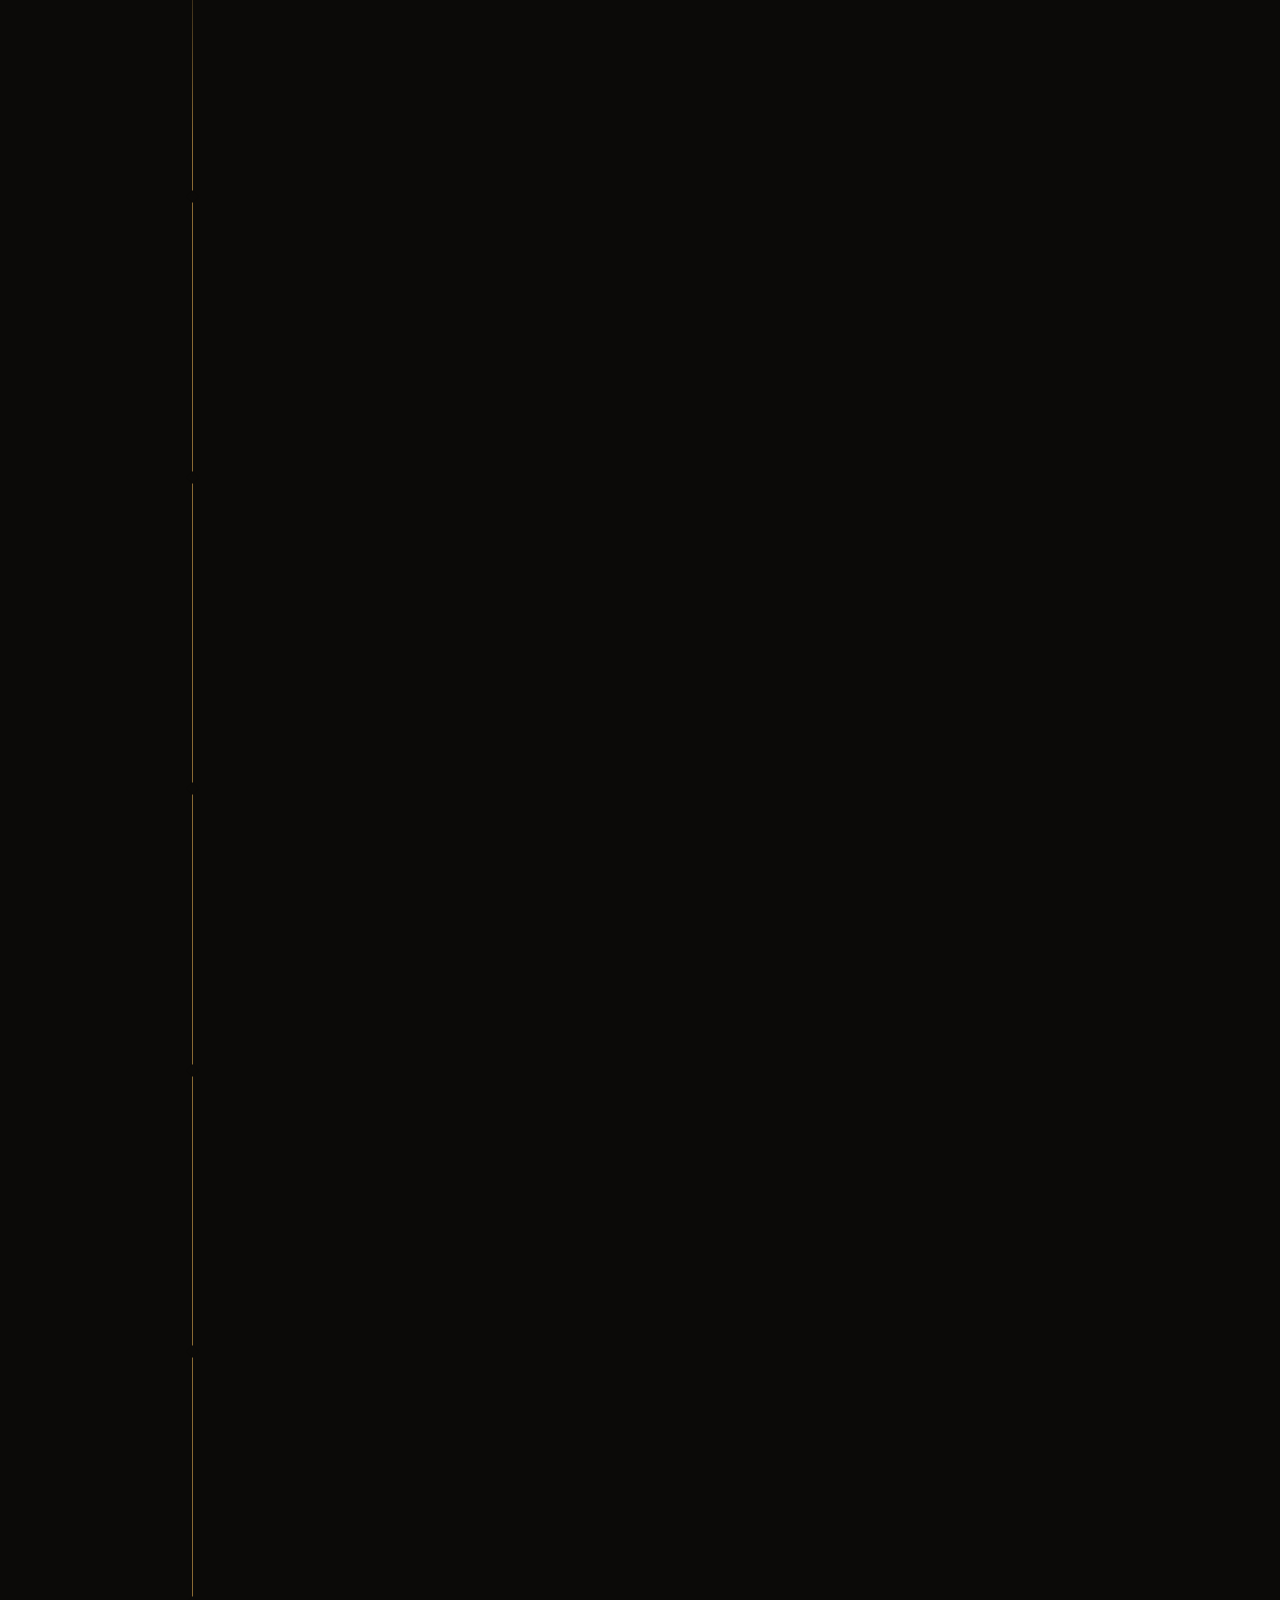
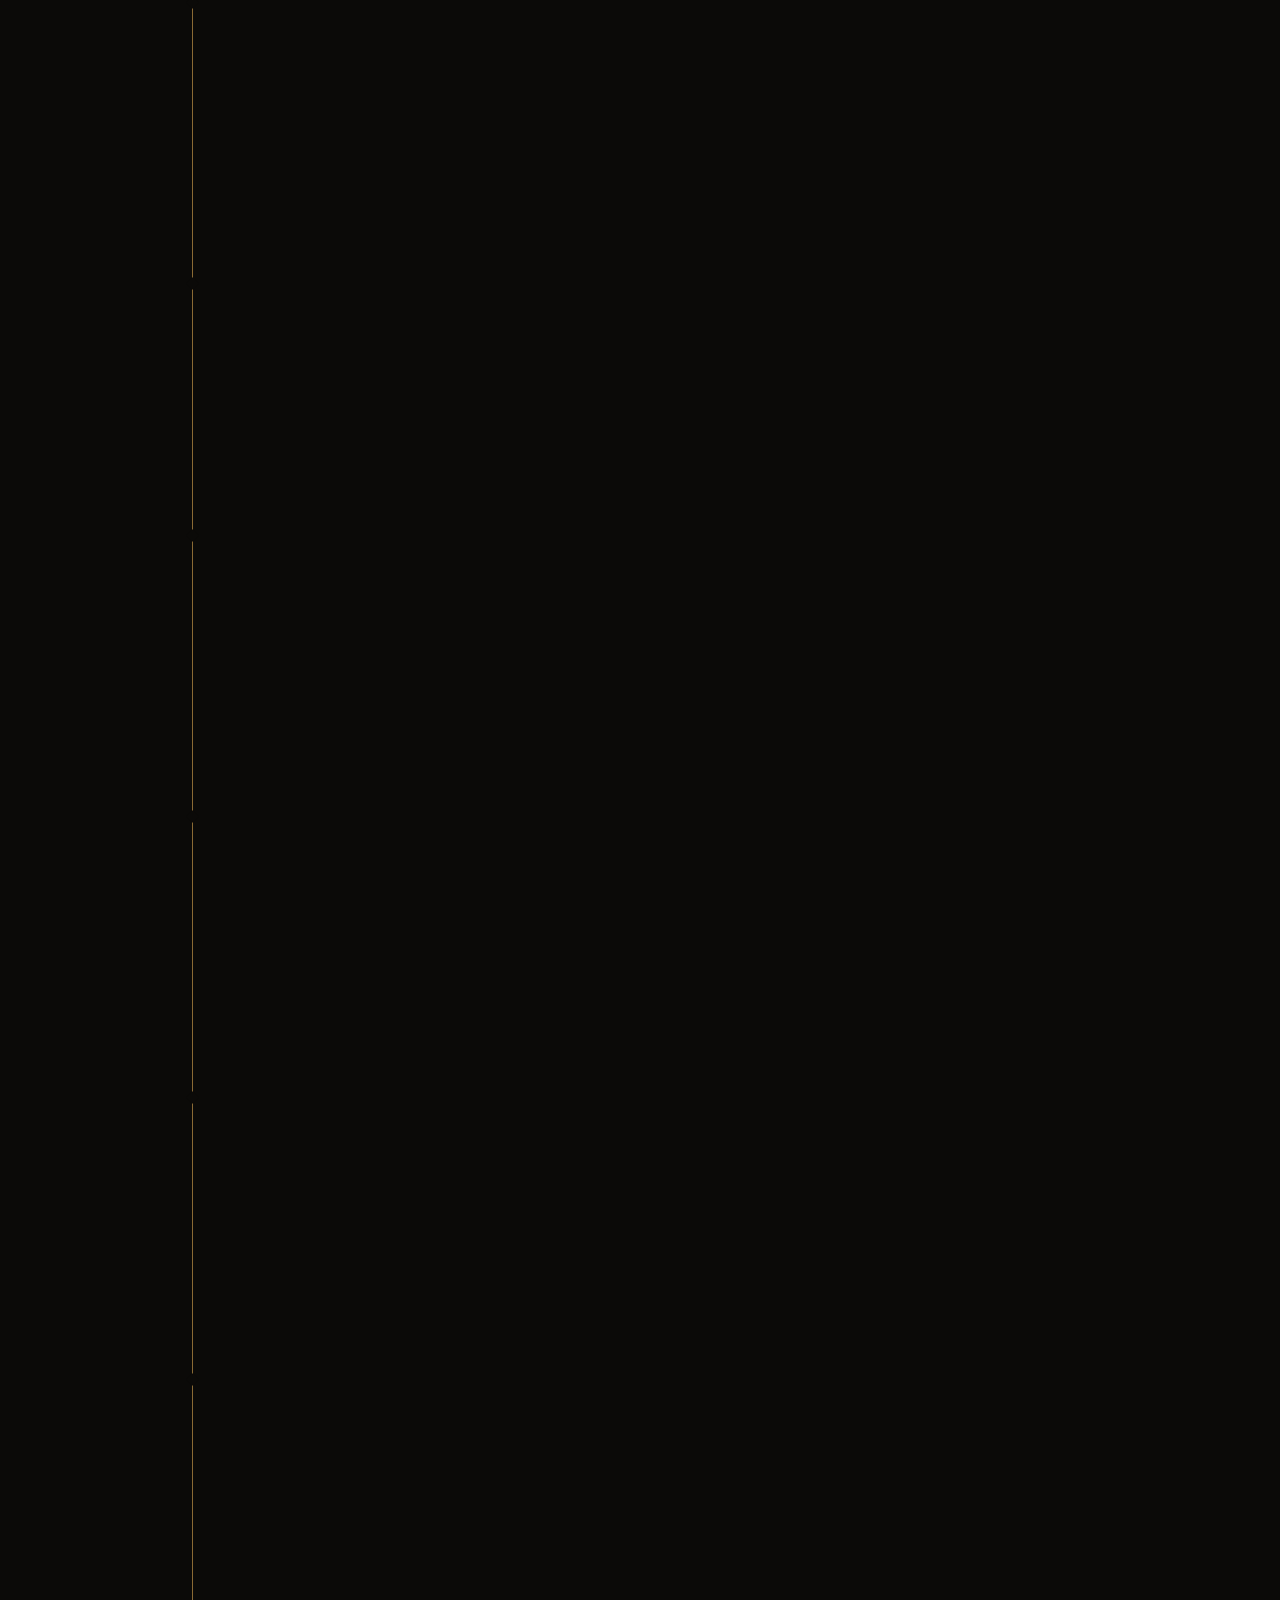
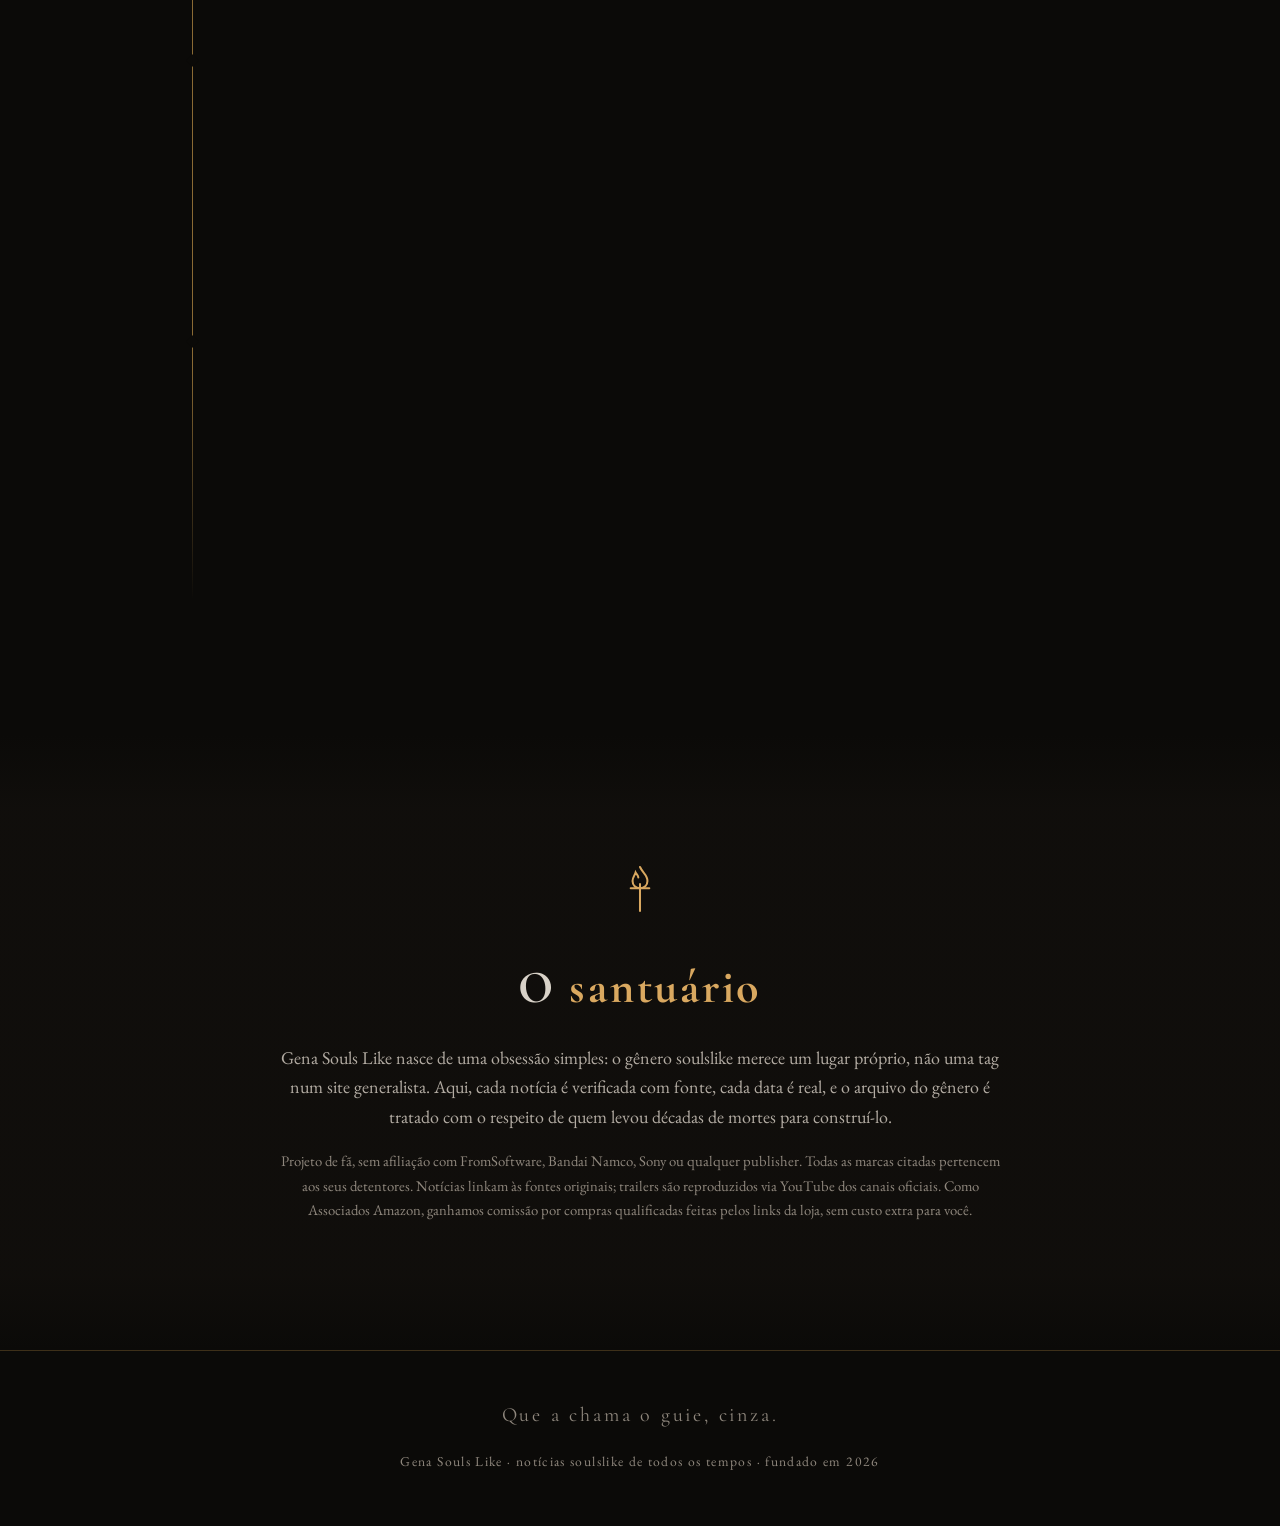
==== commit a46bf1cd: "feat: Loja do Cinza — produtos do gênero com links de afiliado Amazon" ====
--- a/index.html
+++ b/index.html
@@ -37,6 +37,8 @@
       <li class="nav__separator" aria-hidden="true">◆</li>
       <li><a href="#arquivo">O Arquivo</a></li>
       <li class="nav__separator" aria-hidden="true">◆</li>
+      <li><a href="#loja">Loja</a></li>
+      <li class="nav__separator" aria-hidden="true">◆</li>
       <li><a href="#sobre">Sobre</a></li>
     </ul>
   </nav>
@@ -250,6 +252,92 @@
           <p class="card__meta">15 dez 2025 <span class="diamond" aria-hidden="true">◆</span> Fonte: Team Cherry</p>
         </div>
         <a class="card__link" href="https://www.teamcherry.com.au/blog/holiday2025" target="_blank" rel="noopener" aria-label="Ler o anúncio no blog oficial da Team Cherry (abre em nova aba)"></a>
+      </article>
+    </div>
+  </div>
+</section>
+
+<!-- ===================== A LOJA DO CINZA ===================== -->
+<section class="section" id="loja">
+  <div class="frame">
+    <header class="section-head">
+      <h2 class="section-head__title">A loja do <em>cinza</em></h2>
+      <div class="section-head__rule" aria-hidden="true"></div>
+    </header>
+
+    <p class="shop__note">Relíquias do gênero para a sua jornada. Preços e disponibilidade na Amazon; como Associados Amazon, podemos receber comissão por compras qualificadas, sem custo extra para você.</p>
+
+    <div class="shop__grid">
+      <article class="card card--product reveal">
+        <div class="card__media card__media--portrait">
+          <img src="https://upload.wikimedia.org/wikipedia/en/b/b9/Elden_Ring_Box_art.jpg" alt="Capa do jogo Elden Ring" data-fadeable loading="lazy" decoding="async">
+          <span class="card__tag">PS5 · Xbox · PC</span>
+        </div>
+        <div class="card__body">
+          <h3 class="card__title">Elden Ring</h3>
+          <p class="card__dek">O GOTY 2022 e 30 milhões de cópias depois, ainda é a porta de entrada definitiva para as Lands Between.</p>
+          <p class="card__meta"><a class="product__cta" data-amazon href="https://www.amazon.com.br/s?k=elden+ring+ps5" target="_blank" rel="noopener sponsored">Ver na Amazon →</a></p>
+        </div>
+      </article>
+
+      <article class="card card--product reveal">
+        <div class="card__media card__media--portrait">
+          <img src="https://upload.wikimedia.org/wikipedia/en/f/f0/Elden_Ring_Nightreign_cover_art.png" alt="Capa do jogo Elden Ring Nightreign" data-fadeable loading="lazy" decoding="async">
+          <span class="card__tag">PS5 · Xbox · PC</span>
+        </div>
+        <div class="card__body">
+          <h3 class="card__title">Elden Ring Nightreign</h3>
+          <p class="card__dek">O roguelike cooperativo de FromSoftware, agora com o DLC The Forsaken Hollows no passe completo.</p>
+          <p class="card__meta"><a class="product__cta" data-amazon href="https://www.amazon.com.br/s?k=elden+ring+nightreign" target="_blank" rel="noopener sponsored">Ver na Amazon →</a></p>
+        </div>
+      </article>
+
+      <article class="card card--product reveal">
+        <div class="card__media card__media--portrait">
+          <img src="https://upload.wikimedia.org/wikipedia/en/9/91/Demon%27s_Souls_Cover.jpg" alt="Capa do jogo Demon's Souls" data-fadeable loading="lazy" decoding="async">
+          <span class="card__tag">PS5</span>
+        </div>
+        <div class="card__body">
+          <h3 class="card__title">Demon's Souls Remake</h3>
+          <p class="card__dek">O molde de 2009 refeito pela Bluepoint em fidelidade de vitrine. Onde tudo começou.</p>
+          <p class="card__meta"><a class="product__cta" data-amazon href="https://www.amazon.com.br/s?k=demons+souls+remake+ps5" target="_blank" rel="noopener sponsored">Ver na Amazon →</a></p>
+        </div>
+      </article>
+
+      <article class="card card--product reveal">
+        <div class="card__media card__media--portrait">
+          <img src="https://upload.wikimedia.org/wikipedia/en/6/6e/Sekiro_art.jpg" alt="Arte do jogo Sekiro: Shadows Die Twice" data-fadeable loading="lazy" decoding="async">
+          <span class="card__tag">PS4 · Xbox · PC</span>
+        </div>
+        <div class="card__body">
+          <h3 class="card__title">Sekiro: Shadows Die Twice</h3>
+          <p class="card__dek">O GOTY 2019: postura, espada e o Japão Sengoku. A reinvenção mais ousada da FromSoftware.</p>
+          <p class="card__meta"><a class="product__cta" data-amazon href="https://www.amazon.com.br/s?k=sekiro+shadows+die+twice" target="_blank" rel="noopener sponsored">Ver na Amazon →</a></p>
+        </div>
+      </article>
+
+      <article class="card card--product reveal">
+        <div class="card__media card__media--portrait">
+          <img src="https://upload.wikimedia.org/wikipedia/en/d/de/Lies_of_p_cover_art.jpg" alt="Capa do jogo Lies of P" data-fadeable loading="lazy" decoding="async">
+          <span class="card__tag">PS5 · Xbox · PC</span>
+        </div>
+        <div class="card__body">
+          <h3 class="card__title">Lies of P</h3>
+          <p class="card__dek">Pinocchio belle époque, 4 milhões de cópias e a expansão Overture premiada. O melhor soulslike fora da From.</p>
+          <p class="card__meta"><a class="product__cta" data-amazon href="https://www.amazon.com.br/s?k=lies+of+p" target="_blank" rel="noopener sponsored">Ver na Amazon →</a></p>
+        </div>
+      </article>
+
+      <article class="card card--product reveal">
+        <div class="card__media card__media--portrait">
+          <img src="https://upload.wikimedia.org/wikipedia/en/d/db/Nioh_3_cover_art_2026.jpg" alt="Capa do jogo Nioh 3" data-fadeable loading="lazy" decoding="async">
+          <span class="card__tag">PS5 · PC</span>
+        </div>
+        <div class="card__body">
+          <h3 class="card__title">Nioh 3</h3>
+          <p class="card__dek">Samurai e Ninja em troca em tempo real através de duas eras do Japão. O mais técnico do Team Ninja.</p>
+          <p class="card__meta"><a class="product__cta" data-amazon href="https://www.amazon.com.br/s?k=nioh+3+ps5" target="_blank" rel="noopener sponsored">Ver na Amazon →</a></p>
+        </div>
       </article>
     </div>
   </div>
@@ -460,7 +548,7 @@
       </svg>
       <h2 class="section-head__title about__title">O <em>santuário</em></h2>
       <p>Gena Souls Like nasce de uma obsessão simples: o gênero soulslike merece um lugar próprio, não uma tag num site generalista. Aqui, cada notícia é verificada com fonte, cada data é real, e o arquivo do gênero é tratado com o respeito de quem levou décadas de mortes para construí-lo.</p>
-      <p class="about__disclaimer">Projeto de fã, sem afiliação com FromSoftware, Bandai Namco, Sony ou qualquer publisher. Todas as marcas citadas pertencem aos seus detentores. Notícias linkam às fontes originais; trailers são reproduzidos via YouTube dos canais oficiais.</p>
+      <p class="about__disclaimer">Projeto de fã, sem afiliação com FromSoftware, Bandai Namco, Sony ou qualquer publisher. Todas as marcas citadas pertencem aos seus detentores. Notícias linkam às fontes originais; trailers são reproduzidos via YouTube dos canais oficiais. Como Associados Amazon, ganhamos comissão por compras qualificadas feitas pelos links da loja, sem custo extra para você.</p>
     </div>
   </div>
 </section>
--- a/styles.css
+++ b/styles.css
@@ -753,6 +753,58 @@
 }
 
 /* ==========================================================================
+   A LOJA DO CINZA — relíquias com links de afiliado
+   ========================================================================== */
+.shop__note {
+  max-width: 62ch;
+  margin: -1.6rem auto 2.6rem;
+  text-align: center;
+  color: var(--ash-dim);
+  font-size: 0.95rem;
+  font-style: italic;
+}
+
+.shop__grid {
+  display: grid;
+  grid-template-columns: repeat(auto-fill, minmax(min(15rem, 100%), 1fr));
+  gap: clamp(1.2rem, 2.4vw, 1.8rem);
+}
+
+.card--product .card__media--portrait {
+  aspect-ratio: 3 / 4;
+}
+
+.card--product .card__media--portrait img {
+  object-position: top center;
+}
+
+.card--product .card__body {
+  padding: 1.2rem 1.3rem 1.4rem;
+}
+
+.card--product .card__title { font-size: 1.25rem; }
+
+.card--product .card__dek { font-size: 0.98rem; }
+
+.product__cta {
+  position: relative;
+  z-index: 3;               /* acima da carta-link que cobre o card */
+  display: inline-block;
+  color: var(--ember);
+  border: 1px solid var(--ember-deep);
+  padding: 0.5rem 1rem;
+  font-size: 0.78rem;
+  letter-spacing: 0.2em;
+  text-transform: uppercase;
+  transition: background 350ms, color 350ms;
+}
+
+.product__cta:hover {
+  background: var(--ember);
+  color: var(--ink);
+}
+
+/* ==========================================================================
    REVELAÇÃO AO ROLAR — a inscrição aparece
    ========================================================================== */
 .reveal {
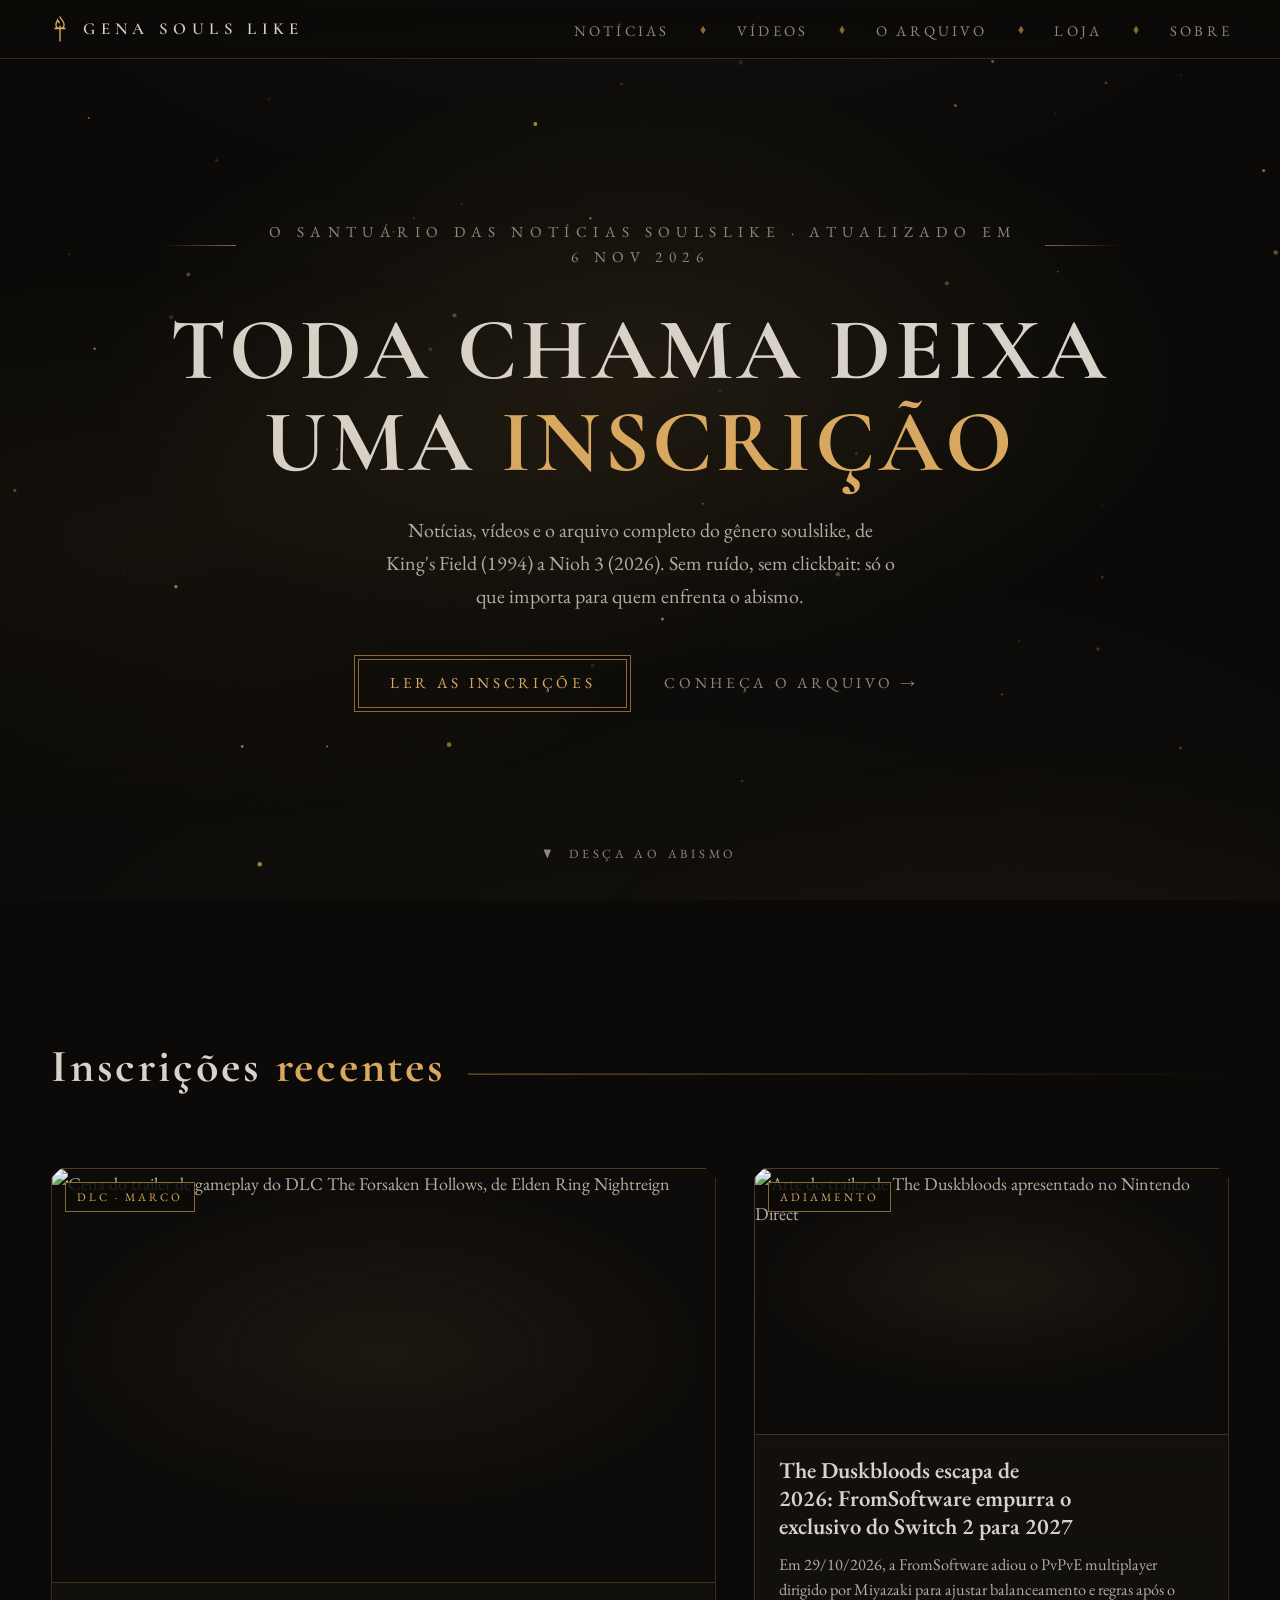
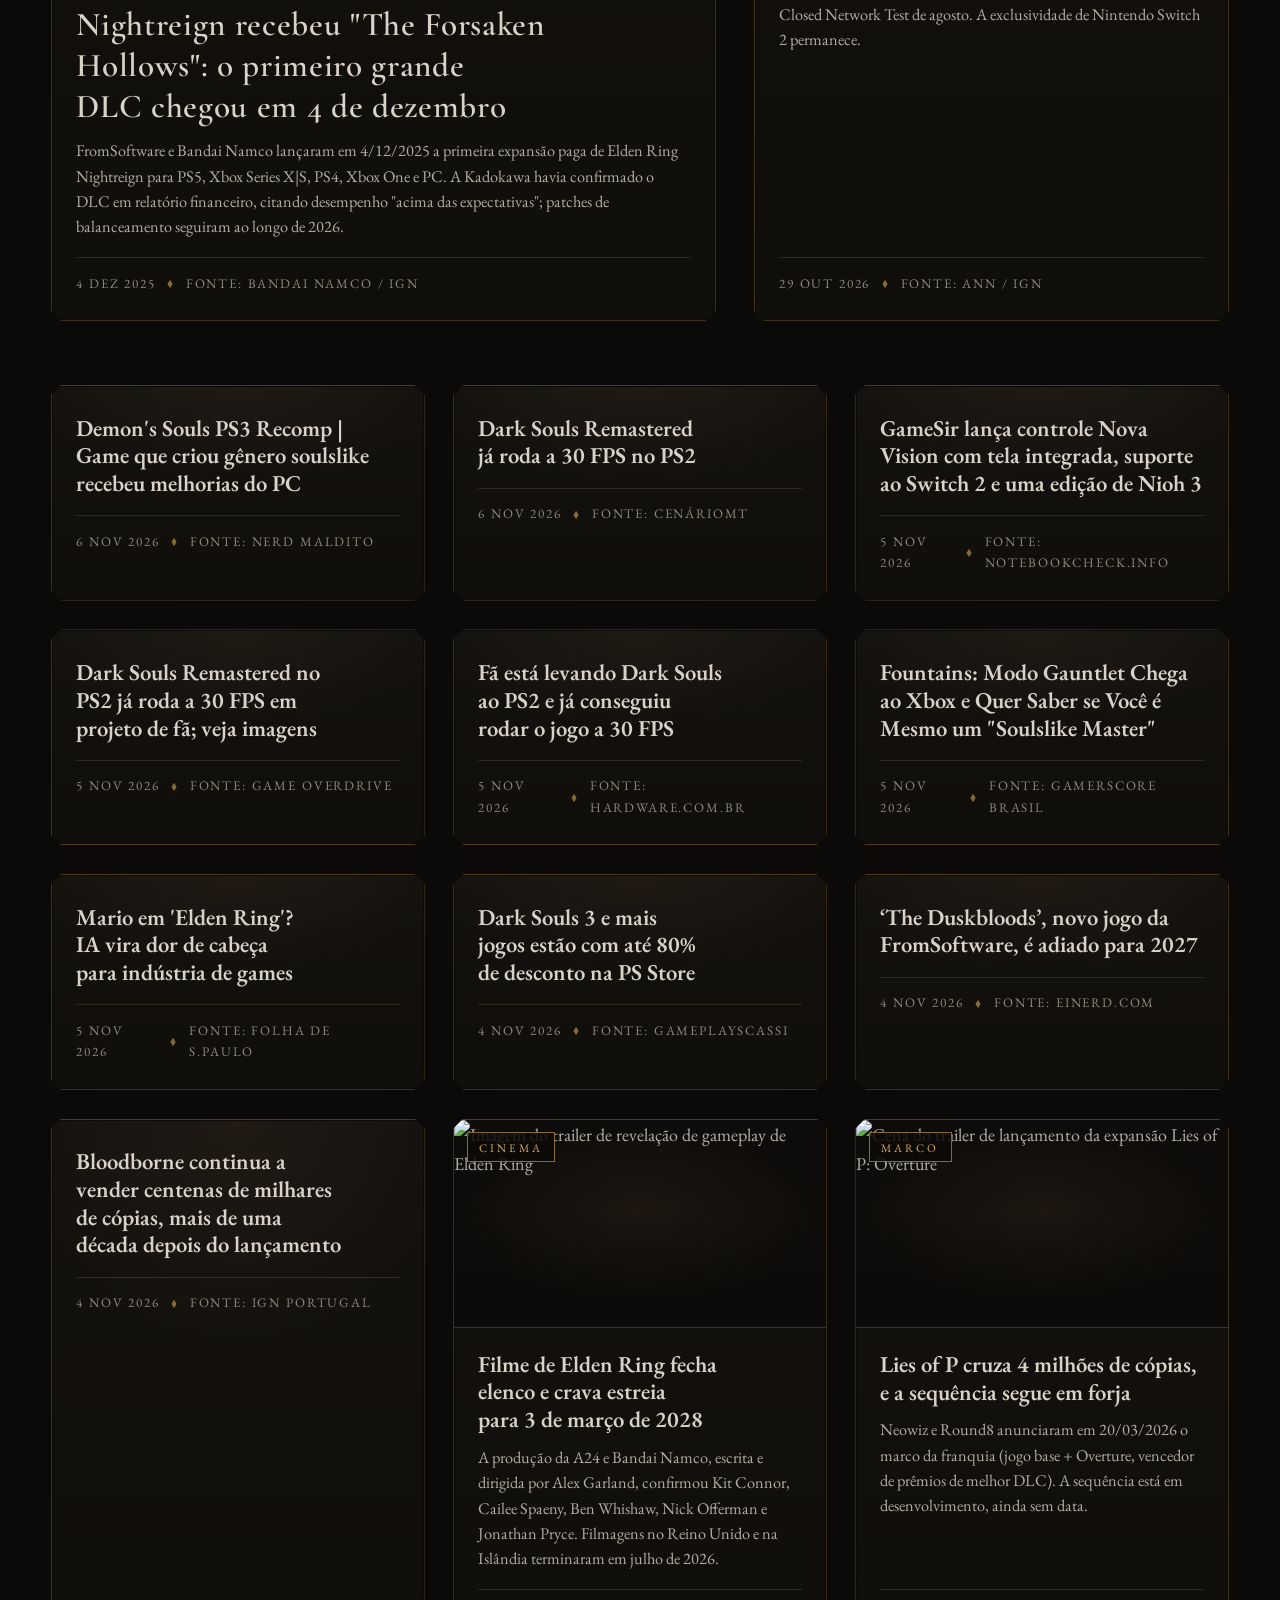
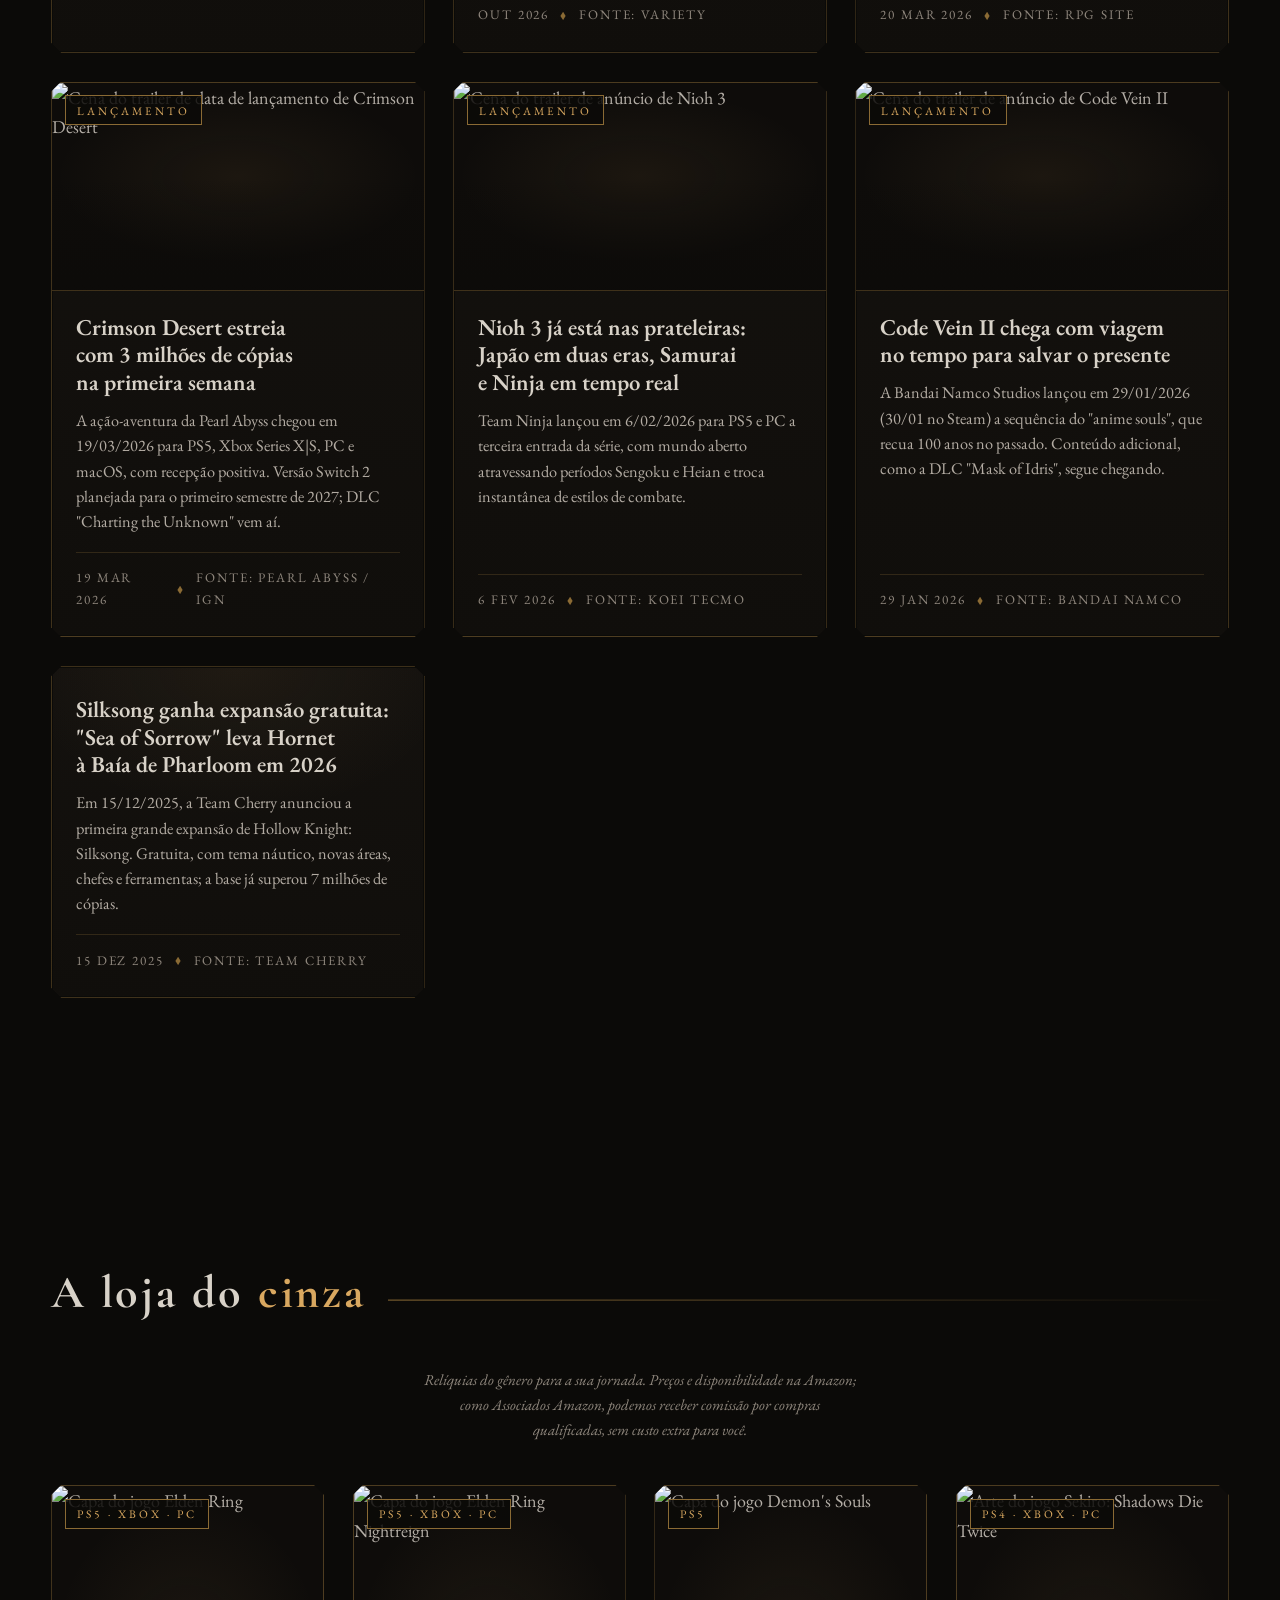
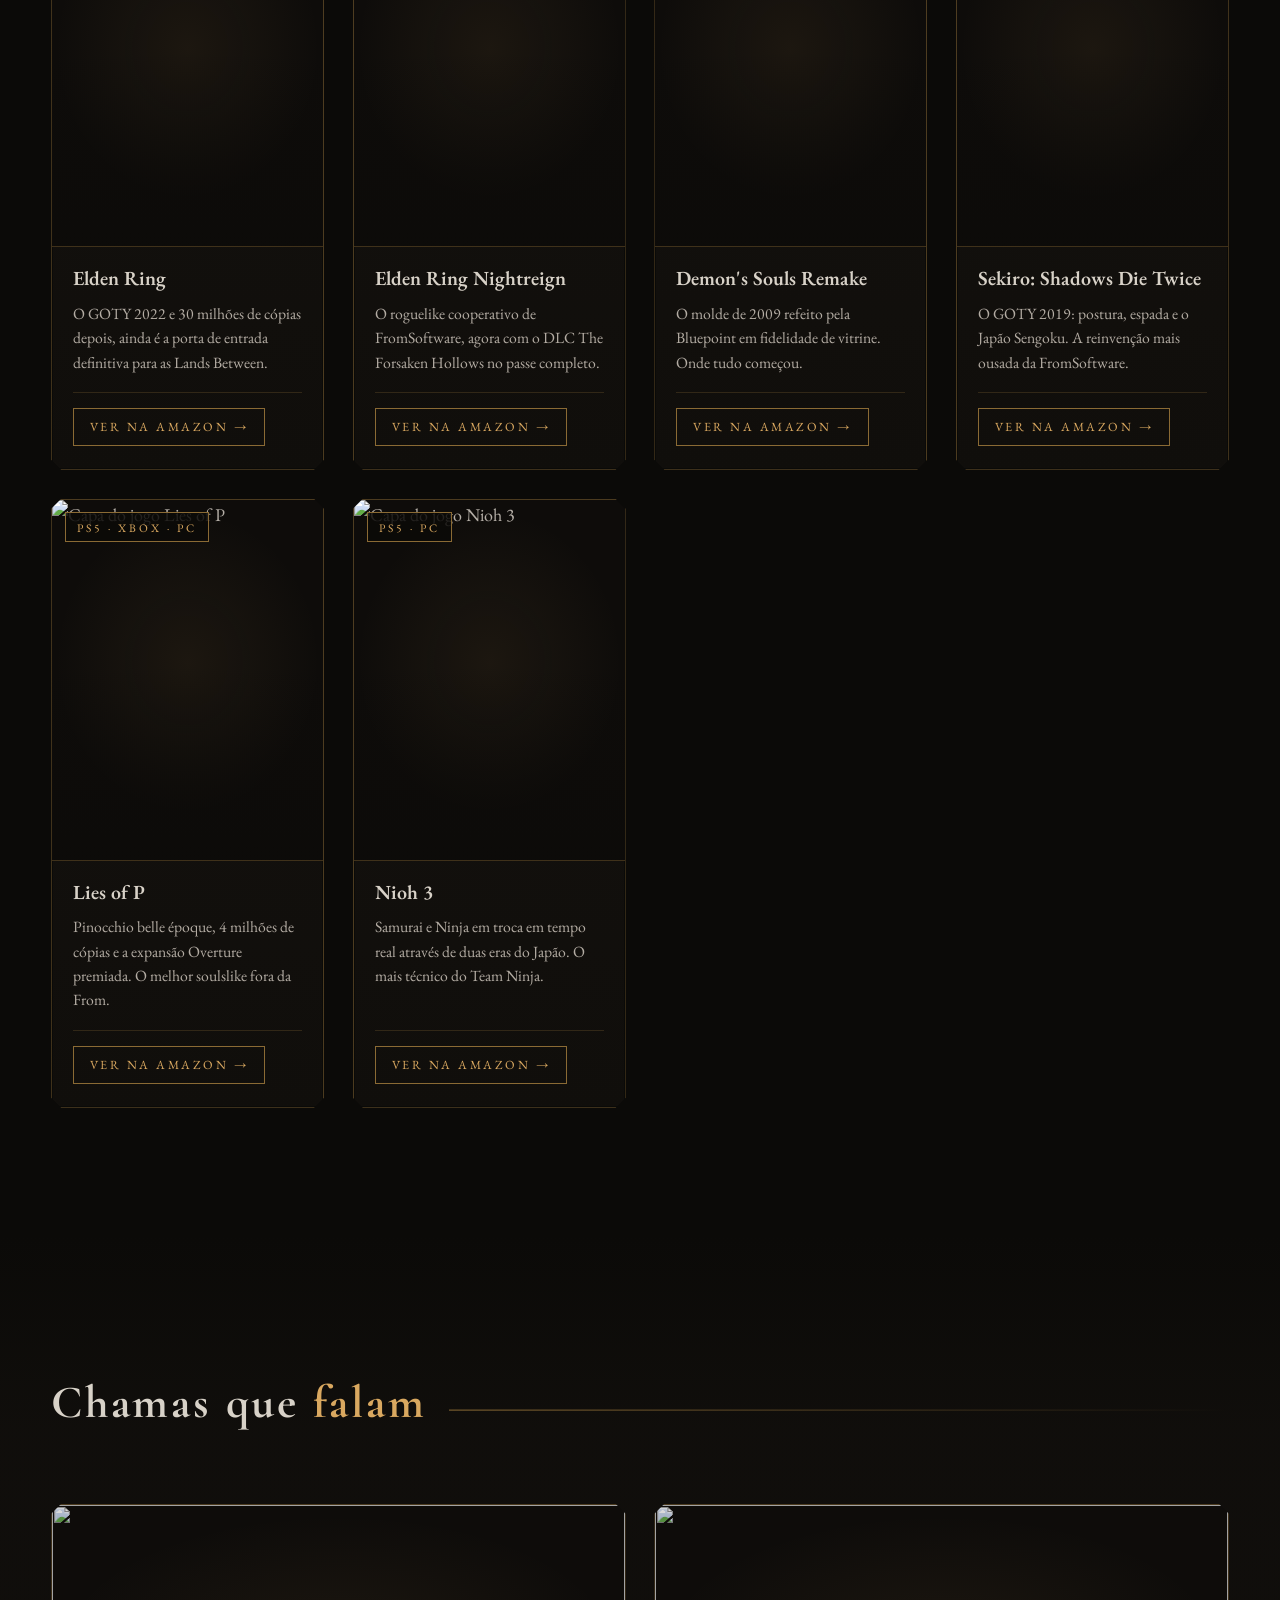
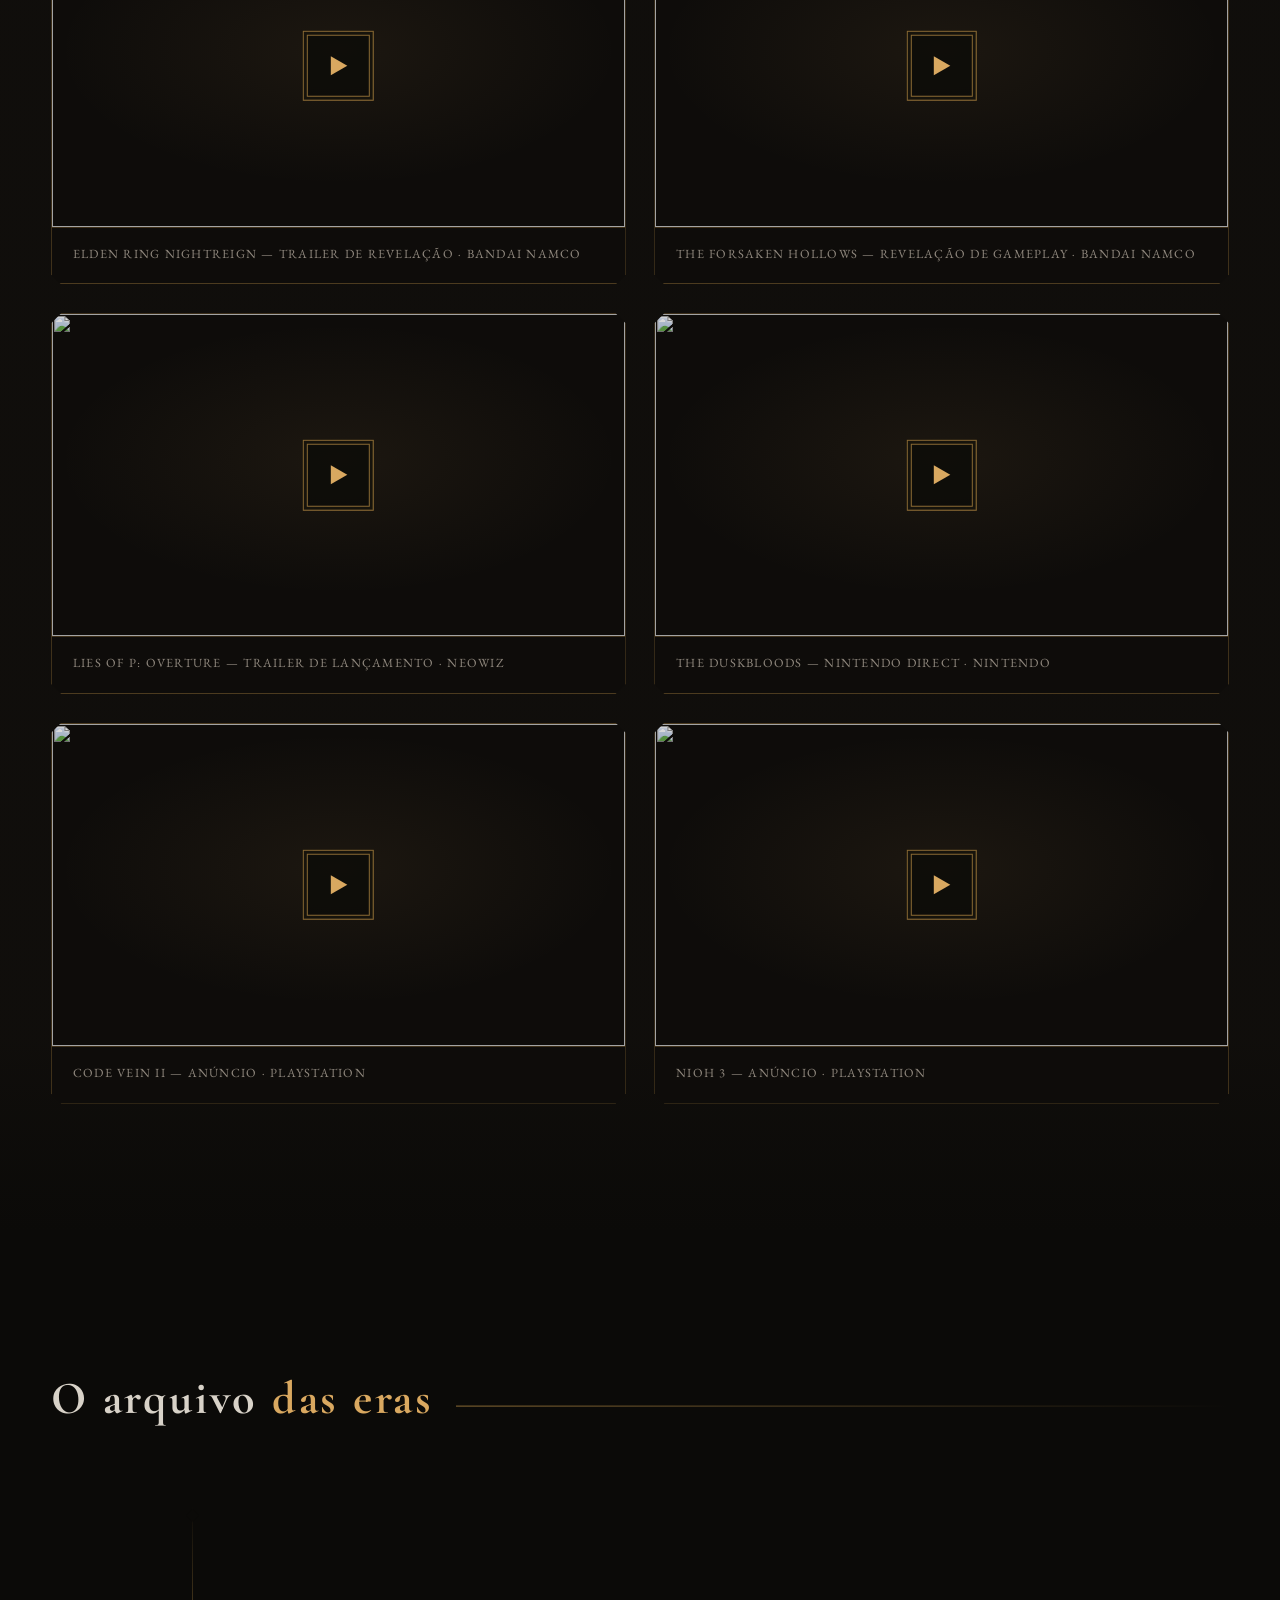
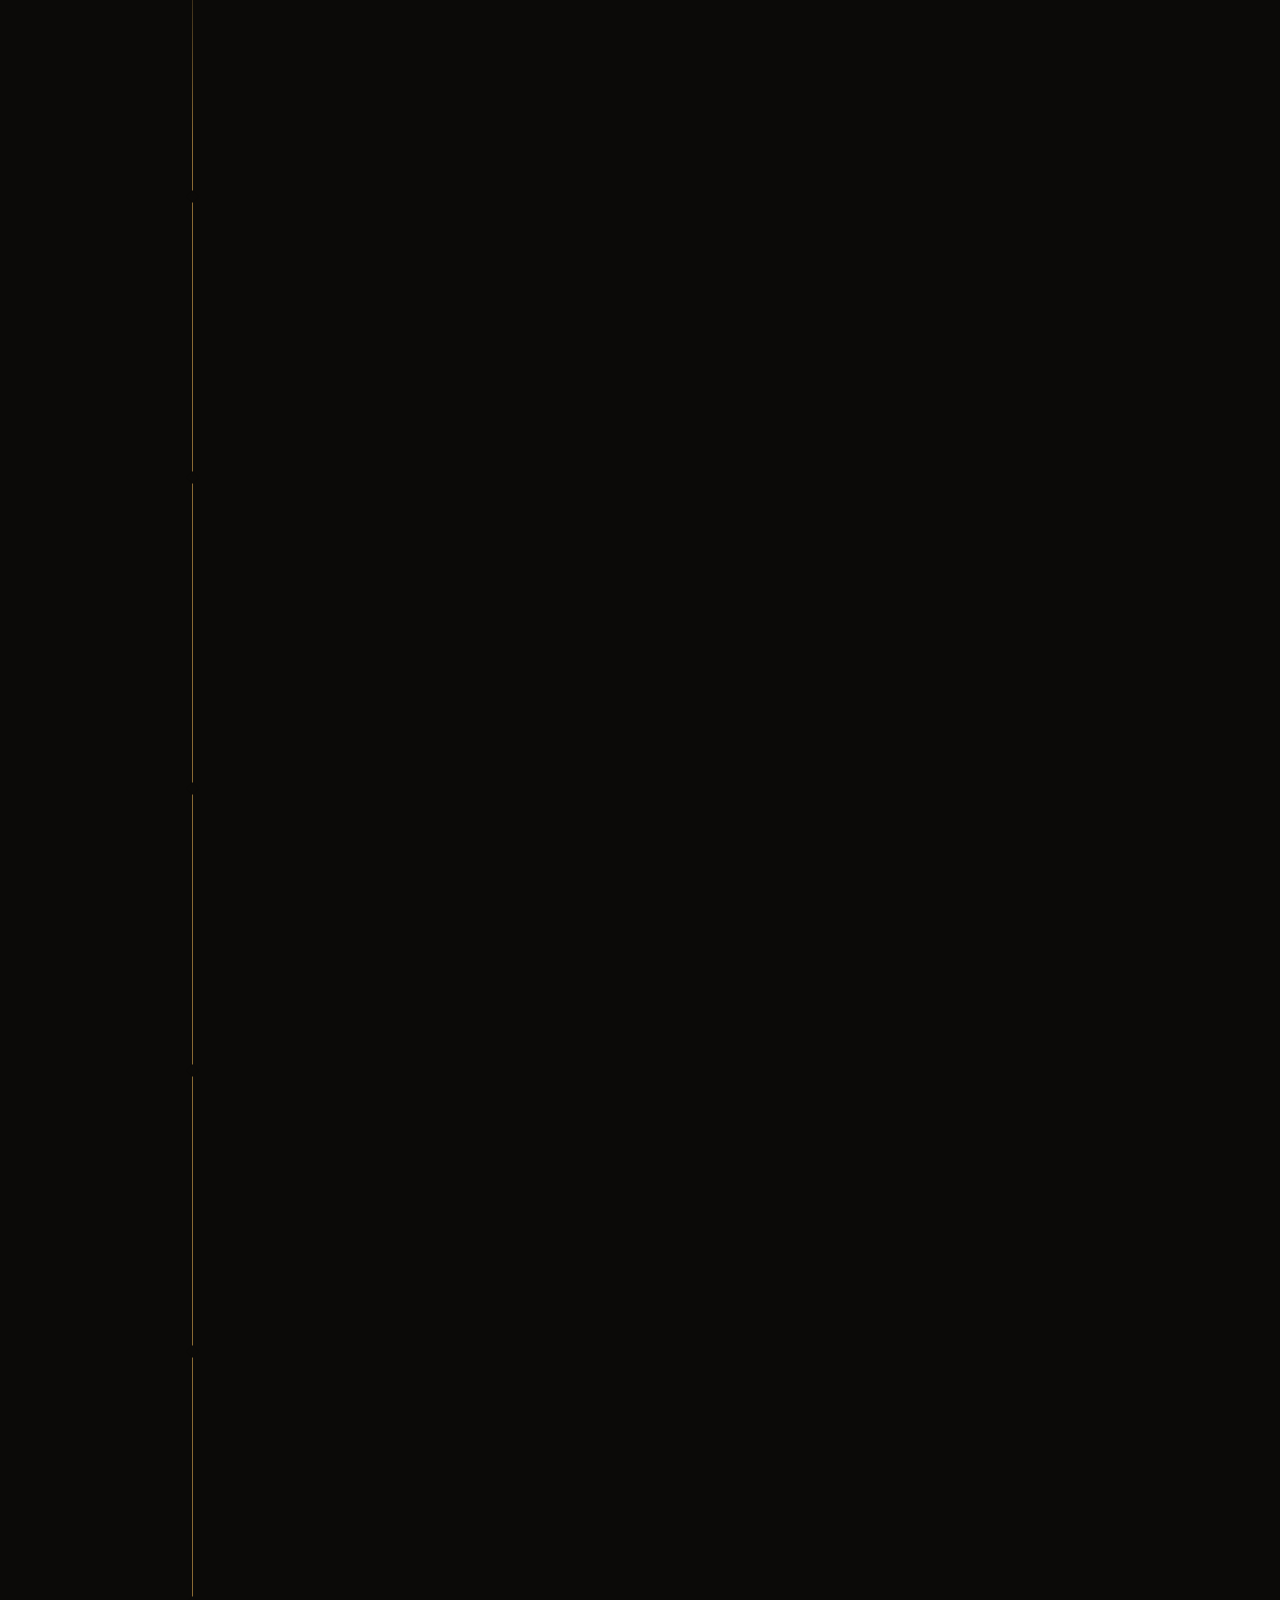
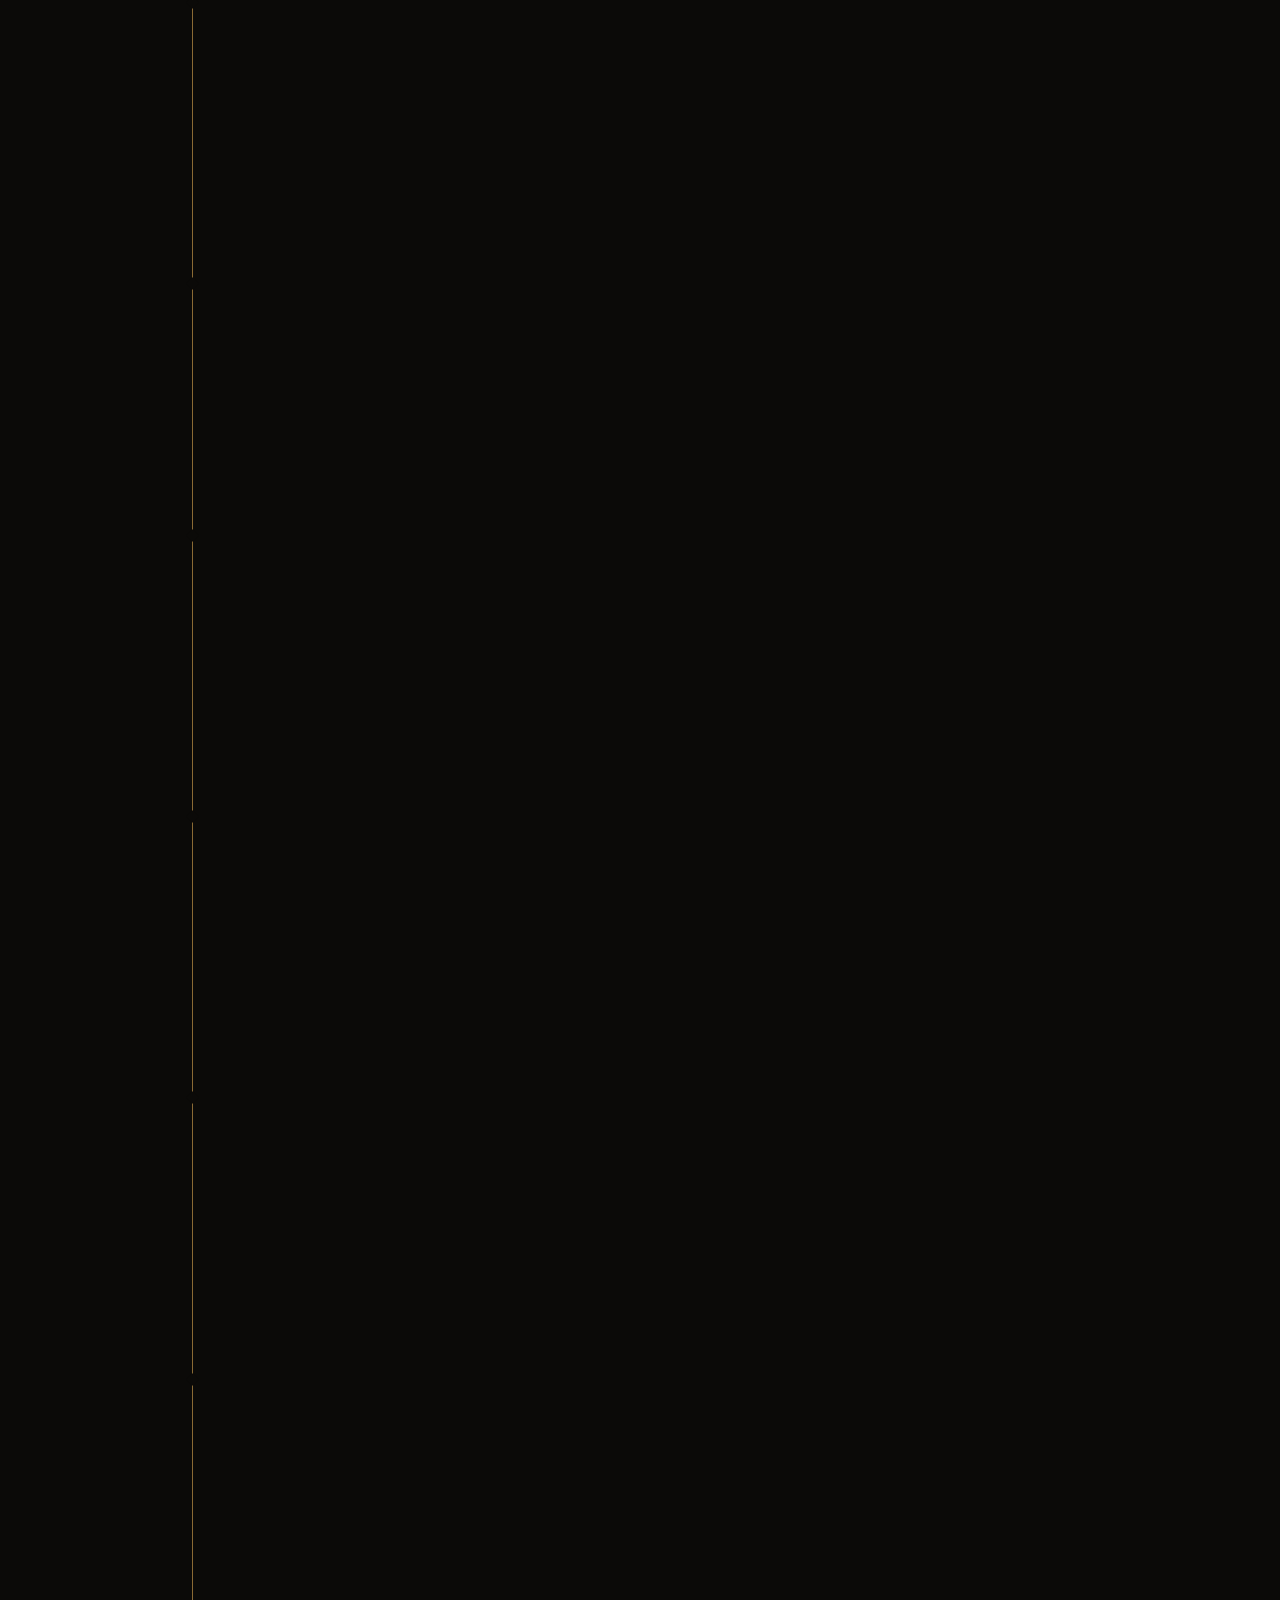
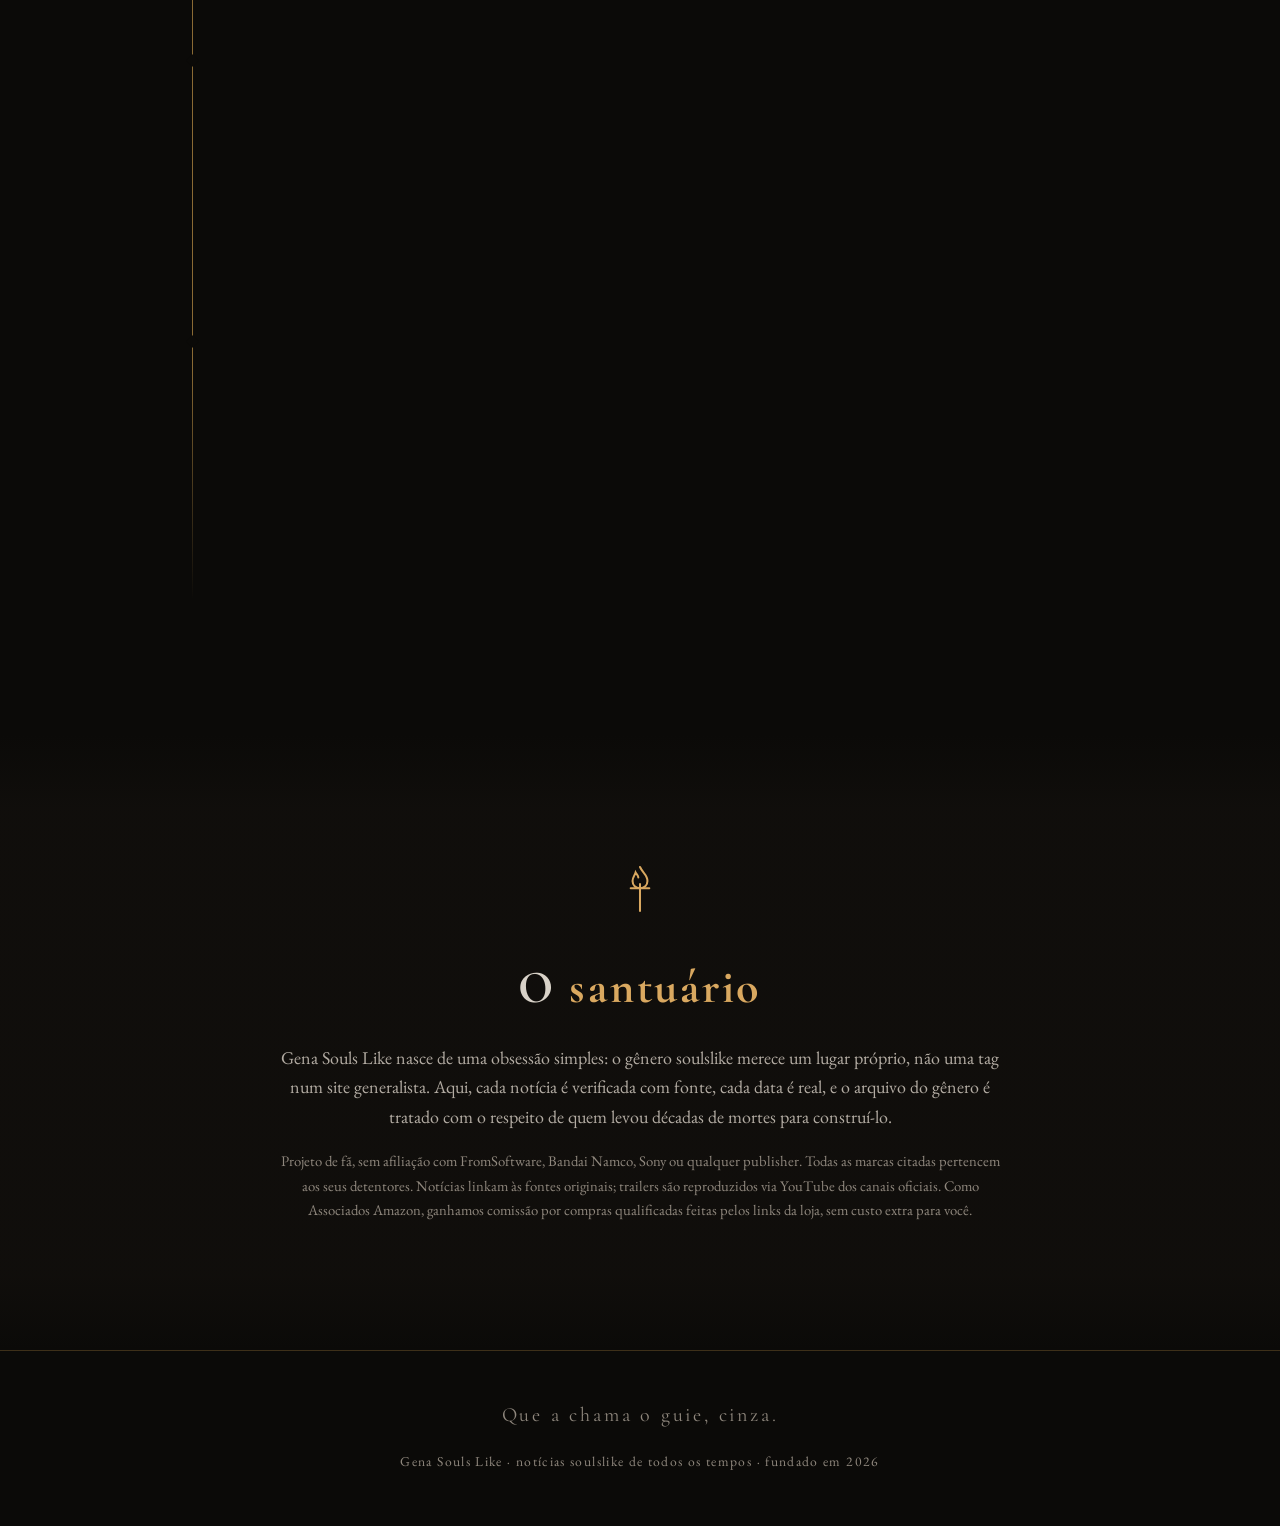
==== commit 549c004e: "feat: ativa ID de afiliado genasoulslike-20 nos links da loja" ====
--- a/index.html
+++ b/index.html
@@ -276,7 +276,7 @@
         <div class="card__body">
           <h3 class="card__title">Elden Ring</h3>
           <p class="card__dek">O GOTY 2022 e 30 milhões de cópias depois, ainda é a porta de entrada definitiva para as Lands Between.</p>
-          <p class="card__meta"><a class="product__cta" data-amazon href="https://www.amazon.com.br/s?k=elden+ring+ps5" target="_blank" rel="noopener sponsored">Ver na Amazon →</a></p>
+          <p class="card__meta"><a class="product__cta" data-amazon href="https://www.amazon.com.br/s?k=elden+ring+ps5&tag=genasoulslike-20" target="_blank" rel="noopener sponsored">Ver na Amazon →</a></p>
         </div>
       </article>
 
@@ -288,7 +288,7 @@
         <div class="card__body">
           <h3 class="card__title">Elden Ring Nightreign</h3>
           <p class="card__dek">O roguelike cooperativo de FromSoftware, agora com o DLC The Forsaken Hollows no passe completo.</p>
-          <p class="card__meta"><a class="product__cta" data-amazon href="https://www.amazon.com.br/s?k=elden+ring+nightreign" target="_blank" rel="noopener sponsored">Ver na Amazon →</a></p>
+          <p class="card__meta"><a class="product__cta" data-amazon href="https://www.amazon.com.br/s?k=elden+ring+nightreign&tag=genasoulslike-20" target="_blank" rel="noopener sponsored">Ver na Amazon →</a></p>
         </div>
       </article>
 
@@ -300,7 +300,7 @@
         <div class="card__body">
           <h3 class="card__title">Demon's Souls Remake</h3>
           <p class="card__dek">O molde de 2009 refeito pela Bluepoint em fidelidade de vitrine. Onde tudo começou.</p>
-          <p class="card__meta"><a class="product__cta" data-amazon href="https://www.amazon.com.br/s?k=demons+souls+remake+ps5" target="_blank" rel="noopener sponsored">Ver na Amazon →</a></p>
+          <p class="card__meta"><a class="product__cta" data-amazon href="https://www.amazon.com.br/s?k=demons+souls+remake+ps5&tag=genasoulslike-20" target="_blank" rel="noopener sponsored">Ver na Amazon →</a></p>
         </div>
       </article>
 
@@ -312,7 +312,7 @@
         <div class="card__body">
           <h3 class="card__title">Sekiro: Shadows Die Twice</h3>
           <p class="card__dek">O GOTY 2019: postura, espada e o Japão Sengoku. A reinvenção mais ousada da FromSoftware.</p>
-          <p class="card__meta"><a class="product__cta" data-amazon href="https://www.amazon.com.br/s?k=sekiro+shadows+die+twice" target="_blank" rel="noopener sponsored">Ver na Amazon →</a></p>
+          <p class="card__meta"><a class="product__cta" data-amazon href="https://www.amazon.com.br/s?k=sekiro+shadows+die+twice&tag=genasoulslike-20" target="_blank" rel="noopener sponsored">Ver na Amazon →</a></p>
         </div>
       </article>
 
@@ -324,7 +324,7 @@
         <div class="card__body">
           <h3 class="card__title">Lies of P</h3>
           <p class="card__dek">Pinocchio belle époque, 4 milhões de cópias e a expansão Overture premiada. O melhor soulslike fora da From.</p>
-          <p class="card__meta"><a class="product__cta" data-amazon href="https://www.amazon.com.br/s?k=lies+of+p" target="_blank" rel="noopener sponsored">Ver na Amazon →</a></p>
+          <p class="card__meta"><a class="product__cta" data-amazon href="https://www.amazon.com.br/s?k=lies+of+p&tag=genasoulslike-20" target="_blank" rel="noopener sponsored">Ver na Amazon →</a></p>
         </div>
       </article>
 
@@ -336,7 +336,7 @@
         <div class="card__body">
           <h3 class="card__title">Nioh 3</h3>
           <p class="card__dek">Samurai e Ninja em troca em tempo real através de duas eras do Japão. O mais técnico do Team Ninja.</p>
-          <p class="card__meta"><a class="product__cta" data-amazon href="https://www.amazon.com.br/s?k=nioh+3+ps5" target="_blank" rel="noopener sponsored">Ver na Amazon →</a></p>
+          <p class="card__meta"><a class="product__cta" data-amazon href="https://www.amazon.com.br/s?k=nioh+3+ps5&tag=genasoulslike-20" target="_blank" rel="noopener sponsored">Ver na Amazon →</a></p>
         </div>
       </article>
     </div>
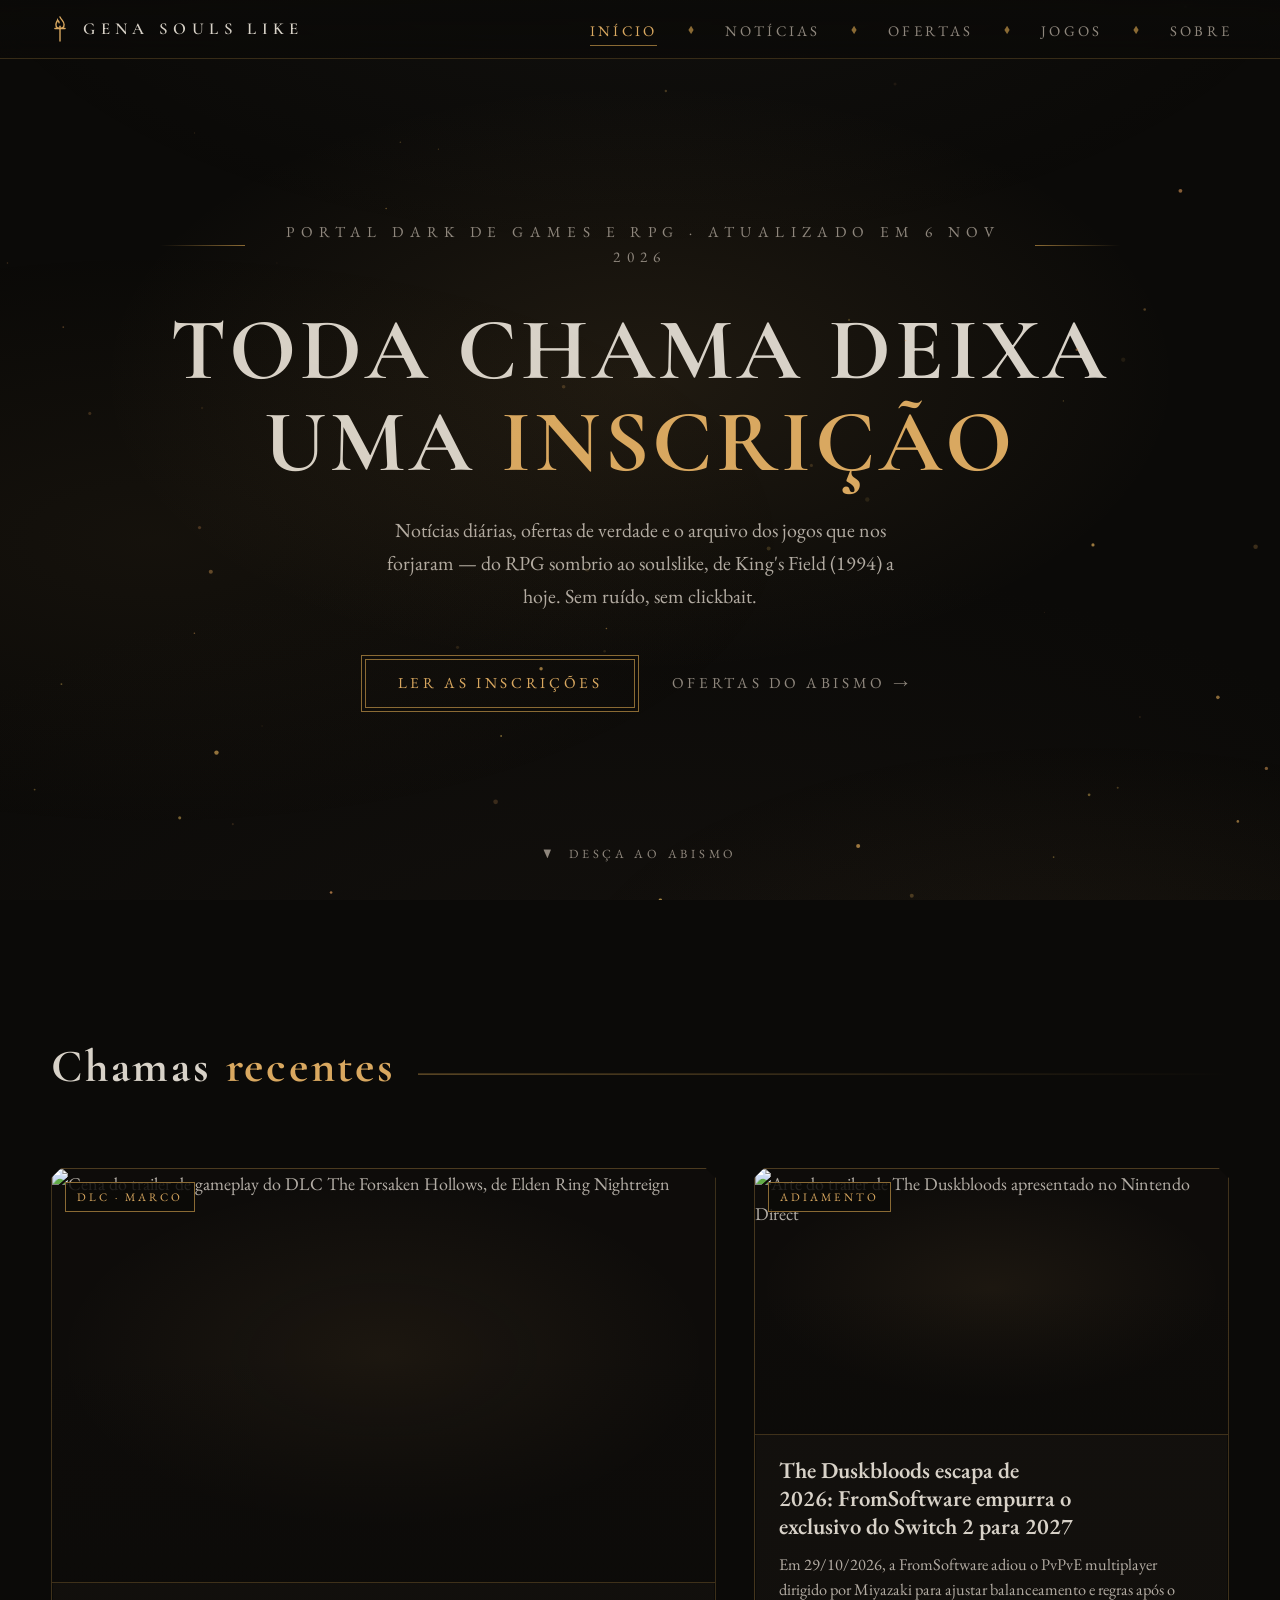
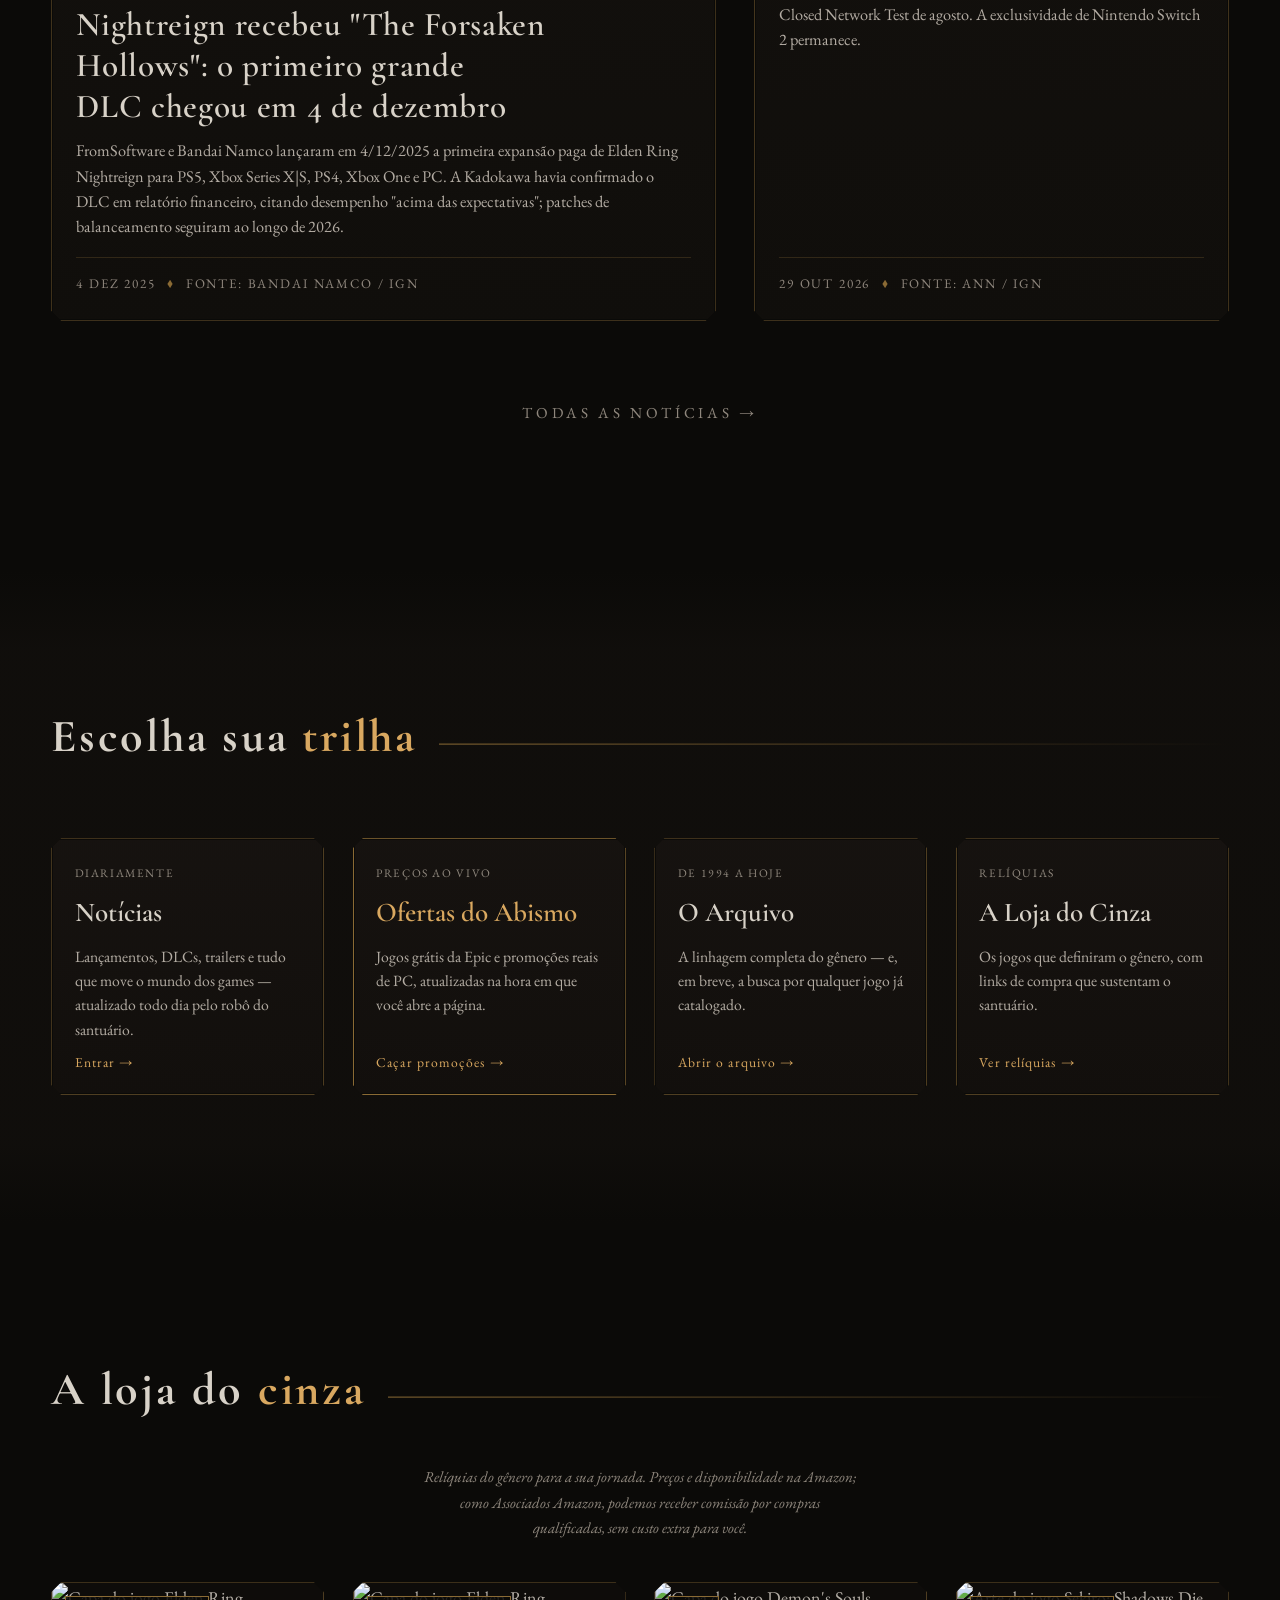
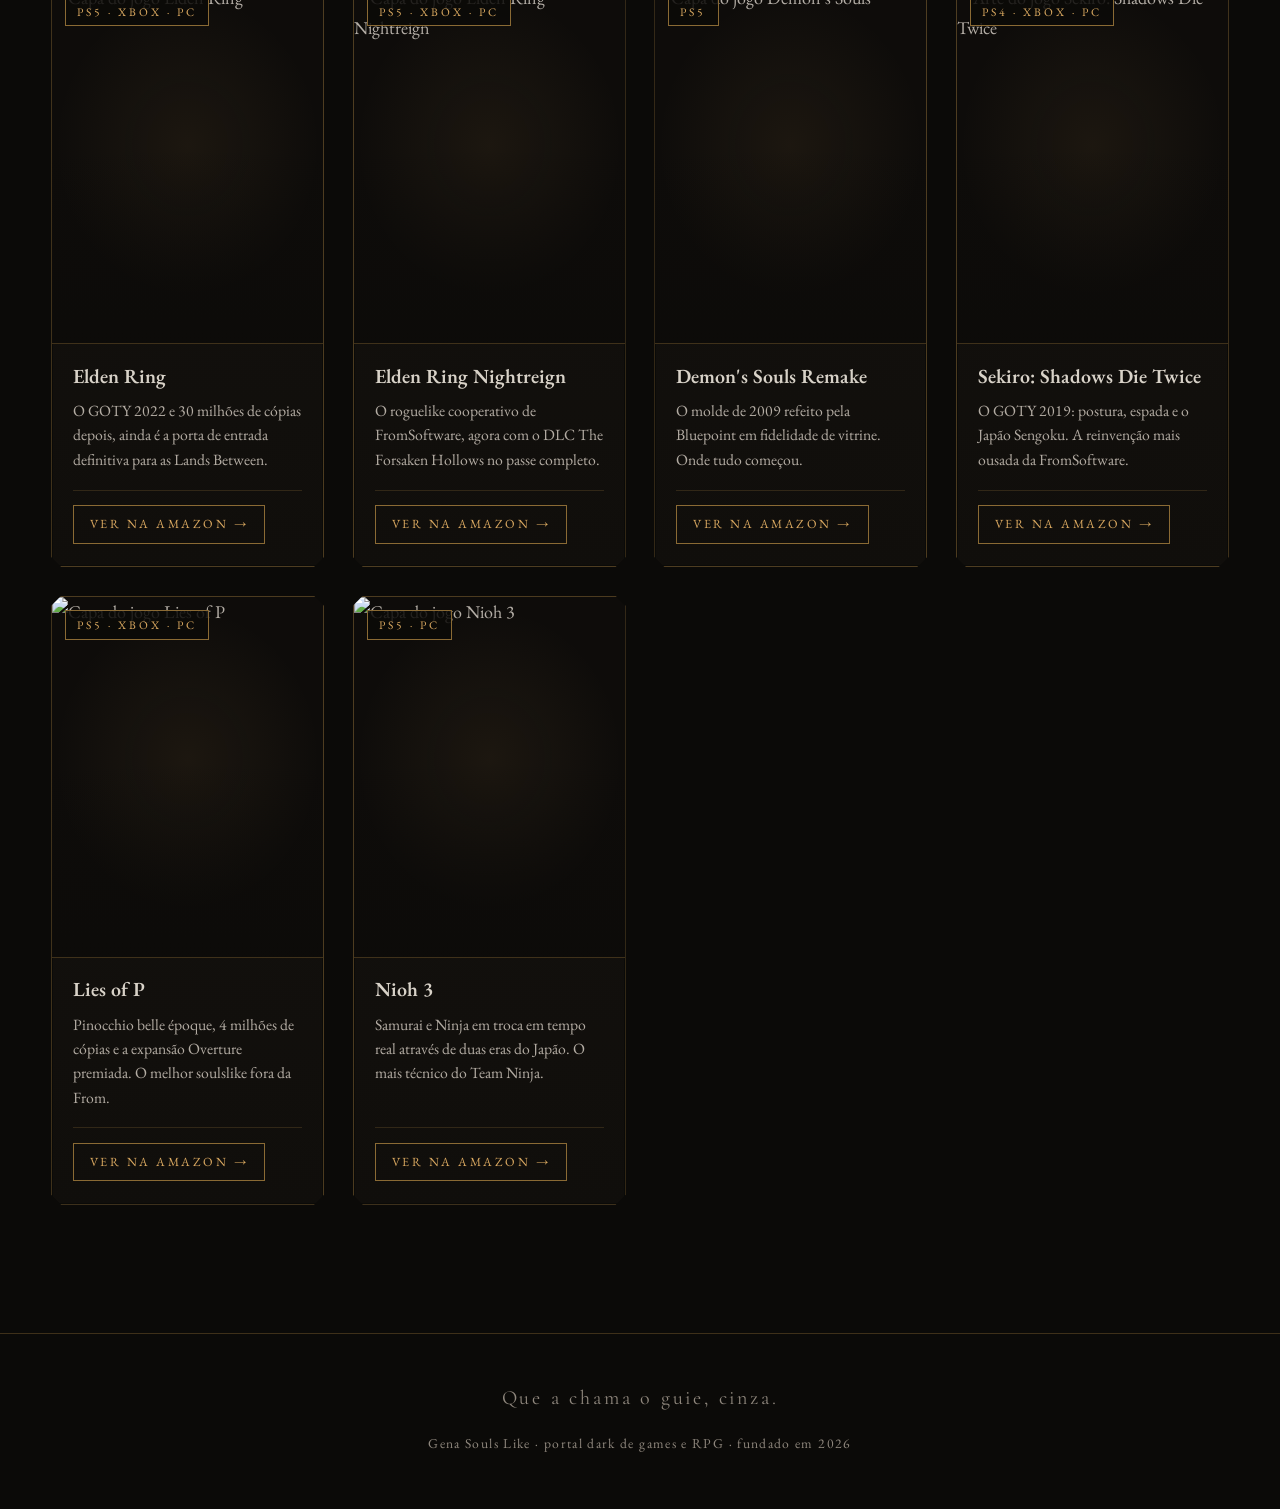
==== commit 22e10176: "feat: portal dark completo — home, notícias, ofertas, jogos e sobre em 5 páginas" ====
--- a/index.html
+++ b/index.html
@@ -3,8 +3,8 @@
 <head>
 <meta charset="UTF-8">
 <meta name="viewport" content="width=device-width, initial-scale=1.0">
-<title>Gena Souls Like — Notícias, vídeos e o arquivo do gênero soulslike</title>
-<meta name="description" content="Gena Souls Like: o santuário das notícias soulslike. Cobertura de Elden Ring, Dark Souls, Lies of P, Nioh, Hollow Knight e todo o gênero — de King's Field (1994) a hoje.">
+<title>Gena Souls Like — Portal dark de games, RPG e soulslike</title>
+<meta name="description" content="Gena Souls Like: notícias diárias de games, RPG de ação e soulslikes, ofertas do dia, trailers oficiais e o arquivo dos jogos — de King's Field (1994) a hoje.">
 <link rel="icon" href="data:image/svg+xml,%3Csvg xmlns='http://www.w3.org/2000/svg' viewBox='0 0 32 32'%3E%3Crect width='32' height='32' fill='%230b0a08'/%3E%3Cpath d='M16 4 28 16 16 28 4 16Z' fill='none' stroke='%23d9a860' stroke-width='2'/%3E%3Cpath d='M16 11 21 16 16 21 11 16Z' fill='%23d9a860'/%3E%3C/svg%3E">
 <link rel="preconnect" href="https://fonts.googleapis.com">
 <link rel="preconnect" href="https://fonts.gstatic.com" crossorigin>
@@ -21,7 +21,7 @@
 
 <!-- navegação -->
 <header class="nav">
-  <a class="nav__sigil" href="#topo">
+  <a class="nav__sigil" href="index.html">
     <svg width="24" height="28" viewBox="0 0 26 30" fill="none" aria-hidden="true">
       <path d="M13 2c1.6 3.6 4.4 4.6 4.4 8.2 0 2.6-1.9 4.3-4.4 4.3s-4.4-1.7-4.4-4.3c0-2.1 1.3-3.2 1.8-5 .7 1.3 1.6 1.7 1.6 3" stroke="#d9a860" stroke-width="1.5" stroke-linecap="round"/>
       <path d="M13 28V12" stroke="#d9a860" stroke-width="1.5" stroke-linecap="round"/>
@@ -31,15 +31,15 @@
   </a>
   <nav aria-label="Navegação principal">
     <ul class="nav__links">
-      <li><a href="#noticias">Notícias</a></li>
-      <li class="nav__separator" aria-hidden="true">◆</li>
-      <li><a href="#videos">Vídeos</a></li>
-      <li class="nav__separator" aria-hidden="true">◆</li>
-      <li><a href="#arquivo">O Arquivo</a></li>
-      <li class="nav__separator" aria-hidden="true">◆</li>
-      <li><a href="#loja">Loja</a></li>
-      <li class="nav__separator" aria-hidden="true">◆</li>
-      <li><a href="#sobre">Sobre</a></li>
+      <li><a href="index.html" aria-current="page">Início</a></li>
+      <li class="nav__separator" aria-hidden="true">◆</li>
+      <li><a href="noticias.html">Notícias</a></li>
+      <li class="nav__separator" aria-hidden="true">◆</li>
+      <li><a href="ofertas.html">Ofertas</a></li>
+      <li class="nav__separator" aria-hidden="true">◆</li>
+      <li><a href="jogos.html">Jogos</a></li>
+      <li class="nav__separator" aria-hidden="true">◆</li>
+      <li><a href="sobre.html">Sobre</a></li>
     </ul>
   </nav>
 </header>
@@ -47,12 +47,12 @@
 <!-- a mensagem de tela -->
 <section class="hero" id="topo">
   <div class="hero__inner">
-    <p class="area-mark"><span>O santuário das notícias soulslike · <!-- UPDATED:START -->atualizado em 6 nov 2026<!-- UPDATED:END --></span></p>
+    <p class="area-mark"><span>Portal dark de games e RPG · <!-- UPDATED:START -->atualizado em 6 nov 2026<!-- UPDATED:END --></span></p>
     <h1 class="hero__title">Toda chama deixa<br>uma <em>inscrição</em></h1>
-    <p class="hero__dek">Notícias, vídeos e o arquivo completo do gênero soulslike, de King's&nbsp;Field (1994) a Nioh&nbsp;3 (2026). Sem ruído, sem clickbait: só o que importa para quem enfrenta o abismo.</p>
+    <p class="hero__dek">Notícias diárias, ofertas de verdade e o arquivo dos jogos que nos forjaram — do RPG sombrio ao soulslike, de King's&nbsp;Field (1994) a hoje. Sem ruído, sem clickbait.</p>
     <div class="hero__actions">
-      <a class="btn" href="#noticias">Ler as inscrições</a>
-      <a class="btn btn--ghost" href="#arquivo">Conheça o Arquivo →</a>
+      <a class="btn" href="noticias.html">Ler as inscrições</a>
+      <a class="btn btn--ghost" href="ofertas.html">Ofertas do abismo →</a>
     </div>
   </div>
   <p class="hero__scroll" aria-hidden="true">▼ &nbsp;desça ao abismo</p>
@@ -60,11 +60,11 @@
 
 <main>
 
-<!-- ===================== NOTÍCIAS ===================== -->
-<section class="section" id="noticias">
+<!-- ===================== DESTAQUES ===================== -->
+<section class="section" id="destaques">
   <div class="frame">
     <header class="section-head">
-      <h2 class="section-head__title">Inscrições <em>recentes</em></h2>
+      <h2 class="section-head__title">Chamas <em>recentes</em></h2>
       <div class="section-head__rule" aria-hidden="true"></div>
     </header>
 
@@ -98,161 +98,46 @@
       </article>
     </div>
 
-    <div class="news-grid">
-      <!-- NEWS:AUTO:START -->
-      <article class="card card--text card--auto reveal">
-        <div class="card__body">
-          <h3 class="card__title">Demon's Souls PS3 Recomp | Game que criou gênero soulslike recebeu melhorias do PC</h3>
-          <p class="card__meta">6 nov 2026 <span class="diamond" aria-hidden="true">◆</span> Fonte: Nerd Maldito</p>
-        </div>
-        <a class="card__link" href="https://news.google.com/rss/articles/CBMigAFBVV95cUxQZDNMNExocjVtLUlWS2l2aWJDX1ZyclpoN0NJOERLRWVRSk8teTYtLVQzTDJmazJ0X08wZDJCbjNCZUxWZ2tQVTZGTVdKVklvMlpES3R6aGFxMHEzMW5QWDZFUUdPSG5fc1pEZU1VVXplbTN2WEJIR1hpeExEVlpGeQ?oc=5" target="_blank" rel="noopener" aria-label="Ler a notícia completa na fonte Nerd Maldito (abre em nova aba)"></a>
-      </article>
-
-      <article class="card card--text card--auto reveal">
-        <div class="card__body">
-          <h3 class="card__title">Dark Souls Remastered já roda a 30 FPS no PS2</h3>
-          <p class="card__meta">6 nov 2026 <span class="diamond" aria-hidden="true">◆</span> Fonte: CenárioMT</p>
-        </div>
-        <a class="card__link" href="https://news.google.com/rss/articles/CBMiiwFBVV95cUxQY05Mb3B5YnBtVVloREIyNDRjNnVuRVhjZkJTNXNQUGlJNHBJeVFRVWRjT25mSUlSbHk1QkNOX0VRYmhOUjE4YlVGRUtpQl84RlJ4SFYzTHI0V2M3THdNNGhBbmF0S1pjMXYzNGp5MnQ1alhtbEdINnJDblpIcWRBWkh1Z3JqOHRheElB?oc=5" target="_blank" rel="noopener" aria-label="Ler a notícia completa na fonte CenárioMT (abre em nova aba)"></a>
-      </article>
-
-      <article class="card card--text card--auto reveal">
-        <div class="card__body">
-          <h3 class="card__title">GameSir lança controle Nova Vision com tela integrada, suporte ao Switch 2 e uma edição de Nioh 3</h3>
-          <p class="card__meta">5 nov 2026 <span class="diamond" aria-hidden="true">◆</span> Fonte: Notebookcheck.info</p>
-        </div>
-        <a class="card__link" href="https://news.google.com/rss/articles/[base64]?oc=5" target="_blank" rel="noopener" aria-label="Ler a notícia completa na fonte Notebookcheck.info (abre em nova aba)"></a>
-      </article>
-
-      <article class="card card--text card--auto reveal">
-        <div class="card__body">
-          <h3 class="card__title">Dark Souls Remastered no PS2 já roda a 30 FPS em projeto de fã; veja imagens</h3>
-          <p class="card__meta">5 nov 2026 <span class="diamond" aria-hidden="true">◆</span> Fonte: Game Overdrive</p>
-        </div>
-        <a class="card__link" href="https://news.google.com/rss/articles/CBMib0FVX3lxTE1Tb05mSklXVDVZY0VTMEw3SmJTLWVHMWZBeE0tY0V3clBFbUl6MVJJUE1FWXVaNHAwZUFBeHNXWkEtM3Q5SWdZRHJZZEloM0NWQ2xsRzdHR0hSRUNaRmhOQmJBd1ZIektBODhjTFlqTQ?oc=5" target="_blank" rel="noopener" aria-label="Ler a notícia completa na fonte Game Overdrive (abre em nova aba)"></a>
-      </article>
-
-      <article class="card card--text card--auto reveal">
-        <div class="card__body">
-          <h3 class="card__title">Fã está levando Dark Souls ao PS2 e já conseguiu rodar o jogo a 30 FPS</h3>
-          <p class="card__meta">5 nov 2026 <span class="diamond" aria-hidden="true">◆</span> Fonte: Hardware.com.br</p>
-        </div>
-        <a class="card__link" href="https://news.google.com/rss/articles/CBMiYkFVX3lxTFBsclBGZG1hSnVMSmZFaDdfb3FLemRJb2d4M0Y5ZGlpRWxoXzJseFNWS19fSzlITHQtYzllVF9qZDVxM2NiNWFLT3ZoNFY0SlZKeGZCbmVsQ2U4d2g4QktnY1Rn?oc=5" target="_blank" rel="noopener" aria-label="Ler a notícia completa na fonte Hardware.com.br (abre em nova aba)"></a>
-      </article>
-
-      <article class="card card--text card--auto reveal">
-        <div class="card__body">
-          <h3 class="card__title">Fountains: Modo Gauntlet Chega ao Xbox e Quer Saber se Você é Mesmo um &quot;Soulslike Master&quot;</h3>
-          <p class="card__meta">5 nov 2026 <span class="diamond" aria-hidden="true">◆</span> Fonte: Gamerscore Brasil</p>
-        </div>
-        <a class="card__link" href="https://news.google.com/rss/articles/[base64]?oc=5" target="_blank" rel="noopener" aria-label="Ler a notícia completa na fonte Gamerscore Brasil (abre em nova aba)"></a>
-      </article>
-
-      <article class="card card--text card--auto reveal">
-        <div class="card__body">
-          <h3 class="card__title">Mario em 'Elden Ring'? IA vira dor de cabeça para indústria de games</h3>
-          <p class="card__meta">5 nov 2026 <span class="diamond" aria-hidden="true">◆</span> Fonte: Folha de S.Paulo</p>
-        </div>
-        <a class="card__link" href="https://news.google.com/rss/articles/[base64]?oc=5" target="_blank" rel="noopener" aria-label="Ler a notícia completa na fonte Folha de S.Paulo (abre em nova aba)"></a>
-      </article>
-
-      <article class="card card--text card--auto reveal">
-        <div class="card__body">
-          <h3 class="card__title">Dark Souls 3 e mais jogos estão com até 80% de desconto na PS Store</h3>
-          <p class="card__meta">4 nov 2026 <span class="diamond" aria-hidden="true">◆</span> Fonte: Gameplayscassi</p>
-        </div>
-        <a class="card__link" href="https://news.google.com/rss/articles/[base64]?oc=5" target="_blank" rel="noopener" aria-label="Ler a notícia completa na fonte Gameplayscassi (abre em nova aba)"></a>
-      </article>
-
-      <article class="card card--text card--auto reveal">
-        <div class="card__body">
-          <h3 class="card__title">‘The Duskbloods’, novo jogo da FromSoftware, é adiado para 2027</h3>
-          <p class="card__meta">4 nov 2026 <span class="diamond" aria-hidden="true">◆</span> Fonte: einerd.com</p>
-        </div>
-        <a class="card__link" href="https://news.google.com/rss/articles/CBMicEFVX3lxTE9uZkxVdU9SckdBTUp5bjF6SXg0bzJDRjdLQ3gtbThtNFBod2Rqd05GcERsempGbGdoTkdpODNSUEozamh4bk9OZVdhREp6bF9ZVXpNbExuZFJ0MEF5QVA4Q01qREZia25tOGg2a3VBemU?oc=5" target="_blank" rel="noopener" aria-label="Ler a notícia completa na fonte einerd.com (abre em nova aba)"></a>
-      </article>
-
-      <article class="card card--text card--auto reveal">
-        <div class="card__body">
-          <h3 class="card__title">Bloodborne continua a vender centenas de milhares de cópias, mais de uma década depois do lançamento</h3>
-          <p class="card__meta">4 nov 2026 <span class="diamond" aria-hidden="true">◆</span> Fonte: IGN Portugal</p>
-        </div>
-        <a class="card__link" href="https://news.google.com/rss/articles/[base64]?oc=5" target="_blank" rel="noopener" aria-label="Ler a notícia completa na fonte IGN Portugal (abre em nova aba)"></a>
-      </article>
-      <!-- NEWS:AUTO:END -->
-      <article class="card reveal">
-        <div class="card__media">
-          <img src="https://i.ytimg.com/vi/E3Huy2cdih0/maxresdefault.jpg" alt="Imagem do trailer de revelação de gameplay de Elden Ring" data-fadeable loading="lazy" decoding="async">
-          <span class="card__tag">Cinema</span>
-        </div>
-        <div class="card__body">
-          <h3 class="card__title">Filme de Elden Ring fecha elenco e crava estreia para 3 de março de 2028</h3>
-          <p class="card__dek">A produção da A24 e Bandai Namco, escrita e dirigida por Alex Garland, confirmou Kit Connor, Cailee Spaeny, Ben Whishaw, Nick Offerman e Jonathan Pryce. Filmagens no Reino Unido e na Islândia terminaram em julho de 2026.</p>
-          <p class="card__meta">Out 2026 <span class="diamond" aria-hidden="true">◆</span> Fonte: Variety</p>
-        </div>
-        <a class="card__link" href="https://variety.com/2026/film/global/elden-ring-alex-garland-a24-full-cast-release-date-1236725875/" target="_blank" rel="noopener" aria-label="Ler a notícia completa na Variety (abre em nova aba)"></a>
-      </article>
-
-      <article class="card reveal">
-        <div class="card__media">
-          <img src="https://i.ytimg.com/vi/TkCOWLrh26s/maxresdefault.jpg" alt="Cena do trailer de lançamento da expansão Lies of P: Overture" data-fadeable loading="lazy" decoding="async">
-          <span class="card__tag">Marco</span>
-        </div>
-        <div class="card__body">
-          <h3 class="card__title">Lies of P cruza 4 milhões de cópias, e a sequência segue em forja</h3>
-          <p class="card__dek">Neowiz e Round8 anunciaram em 20/03/2026 o marco da franquia (jogo base + Overture, vencedor de prêmios de melhor DLC). A sequência está em desenvolvimento, ainda sem data.</p>
-          <p class="card__meta">20 mar 2026 <span class="diamond" aria-hidden="true">◆</span> Fonte: RPG Site</p>
-        </div>
-        <a class="card__link" href="https://www.rpgsite.net/news/19929-lies-of-p-sales-numbers-2026-franchise-4-million" target="_blank" rel="noopener" aria-label="Ler a notícia completa no RPG Site (abre em nova aba)"></a>
-      </article>
-
-      <article class="card reveal">
-        <div class="card__media">
-          <img src="https://i.ytimg.com/vi/0V8mt28YVwE/maxresdefault.jpg" alt="Cena do trailer de data de lançamento de Crimson Desert" data-fadeable loading="lazy" decoding="async">
-          <span class="card__tag">Lançamento</span>
-        </div>
-        <div class="card__body">
-          <h3 class="card__title">Crimson Desert estreia com 3 milhões de cópias na primeira semana</h3>
-          <p class="card__dek">A ação-aventura da Pearl Abyss chegou em 19/03/2026 para PS5, Xbox Series X|S, PC e macOS, com recepção positiva. Versão Switch 2 planejada para o primeiro semestre de 2027; DLC "Charting the Unknown" vem aí.</p>
-          <p class="card__meta">19 mar 2026 <span class="diamond" aria-hidden="true">◆</span> Fonte: Pearl Abyss / IGN</p>
-        </div>
-        <a class="card__link" href="https://crimsondesert.pearlabyss.com/en-US/News/Notice/Detail?_boardNo=50" target="_blank" rel="noopener" aria-label="Ler o aviso oficial da Pearl Abyss (abre em nova aba)"></a>
-      </article>
-
-      <article class="card reveal">
-        <div class="card__media">
-          <img src="https://i.ytimg.com/vi/KXGm-JaxY54/maxresdefault.jpg" alt="Cena do trailer de anúncio de Nioh 3" data-fadeable loading="lazy" decoding="async">
-          <span class="card__tag">Lançamento</span>
-        </div>
-        <div class="card__body">
-          <h3 class="card__title">Nioh 3 já está nas prateleiras: Japão em duas eras, Samurai e Ninja em tempo real</h3>
-          <p class="card__dek">Team Ninja lançou em 6/02/2026 para PS5 e PC a terceira entrada da série, com mundo aberto atravessando períodos Sengoku e Heian e troca instantânea de estilos de combate.</p>
-          <p class="card__meta">6 fev 2026 <span class="diamond" aria-hidden="true">◆</span> Fonte: Koei Tecmo</p>
-        </div>
-        <a class="card__link" href="https://www.koeitecmoamerica.com/news/journey-through-the-ages-to-save-japan-in-koei-tecmos-nioh-3-coming-feb-6-2026/" target="_blank" rel="noopener" aria-label="Ler o press release oficial da Koei Tecmo (abre em nova aba)"></a>
-      </article>
-
-      <article class="card reveal">
-        <div class="card__media">
-          <img src="https://i.ytimg.com/vi/n6tCGF9brto/maxresdefault.jpg" alt="Cena do trailer de anúncio de Code Vein II" data-fadeable loading="lazy" decoding="async">
-          <span class="card__tag">Lançamento</span>
-        </div>
-        <div class="card__body">
-          <h3 class="card__title">Code Vein II chega com viagem no tempo para salvar o presente</h3>
-          <p class="card__dek">A Bandai Namco Studios lançou em 29/01/2026 (30/01 no Steam) a sequência do "anime souls", que recua 100 anos no passado. Conteúdo adicional, como a DLC "Mask of Idris", segue chegando.</p>
-          <p class="card__meta">29 jan 2026 <span class="diamond" aria-hidden="true">◆</span> Fonte: Bandai Namco</p>
-        </div>
-        <a class="card__link" href="https://en.bandainamcoent.eu/code-vein/news/code-vein-ii-will-be-available-30-january-2026" target="_blank" rel="noopener" aria-label="Ler a notícia completa na Bandai Namco (abre em nova aba)"></a>
-      </article>
-
-      <article class="card card--text reveal">
-        <div class="card__body">
-          <h3 class="card__title">Silksong ganha expansão gratuita: "Sea of Sorrow" leva Hornet à Baía de Pharloom em 2026</h3>
-          <p class="card__dek">Em 15/12/2025, a Team Cherry anunciou a primeira grande expansão de Hollow Knight: Silksong. Gratuita, com tema náutico, novas áreas, chefes e ferramentas; a base já superou 7 milhões de cópias.</p>
-          <p class="card__meta">15 dez 2025 <span class="diamond" aria-hidden="true">◆</span> Fonte: Team Cherry</p>
-        </div>
-        <a class="card__link" href="https://www.teamcherry.com.au/blog/holiday2025" target="_blank" rel="noopener" aria-label="Ler o anúncio no blog oficial da Team Cherry (abre em nova aba)"></a>
-      </article>
+    <p class="home__more"><a class="btn btn--ghost" href="noticias.html">Todas as notícias →</a></p>
+  </div>
+</section>
+
+<!-- ===================== TRILHAS ===================== -->
+<section class="section section--shaded" id="trilhas">
+  <div class="frame">
+    <header class="section-head">
+      <h2 class="section-head__title">Escolha sua <em>trilha</em></h2>
+      <div class="section-head__rule" aria-hidden="true"></div>
+    </header>
+
+    <div class="cat-grid">
+      <a class="cat-card reveal" href="noticias.html">
+        <p class="cat-card__kicker">Diariamente</p>
+        <h3 class="cat-card__title">Notícias</h3>
+        <p class="cat-card__dek">Lançamentos, DLCs, trailers e tudo que move o mundo dos games — atualizado todo dia pelo robô do santuário.</p>
+        <p class="cat-card__go">Entrar →</p>
+      </a>
+
+      <a class="cat-card cat-card--ember reveal" href="ofertas.html">
+        <p class="cat-card__kicker">Preços ao vivo</p>
+        <h3 class="cat-card__title">Ofertas do Abismo</h3>
+        <p class="cat-card__dek">Jogos grátis da Epic e promoções reais de PC, atualizadas na hora em que você abre a página.</p>
+        <p class="cat-card__go">Caçar promoções →</p>
+      </a>
+
+      <a class="cat-card reveal" href="jogos.html">
+        <p class="cat-card__kicker">De 1994 a hoje</p>
+        <h3 class="cat-card__title">O Arquivo</h3>
+        <p class="cat-card__dek">A linhagem completa do gênero — e, em breve, a busca por qualquer jogo já catalogado.</p>
+        <p class="cat-card__go">Abrir o arquivo →</p>
+      </a>
+
+      <a class="cat-card reveal" href="#loja">
+        <p class="cat-card__kicker">Relíquias</p>
+        <h3 class="cat-card__title">A Loja do Cinza</h3>
+        <p class="cat-card__dek">Os jogos que definiram o gênero, com links de compra que sustentam o santuário.</p>
+        <p class="cat-card__go">Ver relíquias →</p>
+      </a>
     </div>
   </div>
 </section>
@@ -343,221 +228,11 @@
   </div>
 </section>
 
-<!-- ===================== VÍDEOS ===================== -->
-<section class="section section--shaded" id="videos">
-  <div class="frame">
-    <header class="section-head">
-      <h2 class="section-head__title">Chamas que <em>falam</em></h2>
-      <div class="section-head__rule" aria-hidden="true"></div>
-    </header>
-
-    <div class="videos__grid">
-      <figure class="video reveal">
-        <div class="video__ratio">
-          <button class="video__facade" type="button" data-video-id="Djtsw5k_DNc" data-title="ELDEN RING NIGHTREIGN — Reveal Gameplay Trailer" aria-label="Reproduzir trailer de revelação de Elden Ring Nightreign">
-            <img src="https://i.ytimg.com/vi/Djtsw5k_DNc/maxresdefault.jpg" alt="" data-fadeable loading="lazy" decoding="async">
-            <span class="video__play" aria-hidden="true">
-              <svg width="20" height="22" viewBox="0 0 20 22" fill="currentColor"><path d="M2 1.5 18.5 11 2 20.5Z"/></svg>
-            </span>
-          </button>
-        </div>
-        <figcaption class="video__caption">Elden Ring Nightreign — Trailer de revelação · Bandai Namco</figcaption>
-      </figure>
-
-      <figure class="video reveal">
-        <div class="video__ratio">
-          <button class="video__facade" type="button" data-video-id="X6xQKNM1xA8" data-title="NIGHTREIGN The Forsaken Hollows — Official Gameplay Reveal Trailer" aria-label="Reproduzir trailer do DLC The Forsaken Hollows">
-            <img src="https://i.ytimg.com/vi/X6xQKNM1xA8/maxresdefault.jpg" alt="" data-fadeable loading="lazy" decoding="async">
-            <span class="video__play" aria-hidden="true">
-              <svg width="20" height="22" viewBox="0 0 20 22" fill="currentColor"><path d="M2 1.5 18.5 11 2 20.5Z"/></svg>
-            </span>
-          </button>
-        </div>
-        <figcaption class="video__caption">The Forsaken Hollows — Revelação de gameplay · Bandai Namco</figcaption>
-      </figure>
-
-      <figure class="video reveal">
-        <div class="video__ratio">
-          <button class="video__facade" type="button" data-video-id="TkCOWLrh26s" data-title="Lies of P: Overture — Launch Trailer" aria-label="Reproduzir trailer de lançamento de Lies of P: Overture">
-            <img src="https://i.ytimg.com/vi/TkCOWLrh26s/maxresdefault.jpg" alt="" data-fadeable loading="lazy" decoding="async">
-            <span class="video__play" aria-hidden="true">
-              <svg width="20" height="22" viewBox="0 0 20 22" fill="currentColor"><path d="M2 1.5 18.5 11 2 20.5Z"/></svg>
-            </span>
-          </button>
-        </div>
-        <figcaption class="video__caption">Lies of P: Overture — Trailer de lançamento · Neowiz</figcaption>
-      </figure>
-
-      <figure class="video reveal">
-        <div class="video__ratio">
-          <button class="video__facade" type="button" data-video-id="niKHDEKQ7xA" data-title="The Duskbloods — Nintendo Direct | Nintendo Switch 2" aria-label="Reproduzir trailer de The Duskbloods do Nintendo Direct">
-            <img src="https://i.ytimg.com/vi/niKHDEKQ7xA/maxresdefault.jpg" alt="" data-fadeable loading="lazy" decoding="async">
-            <span class="video__play" aria-hidden="true">
-              <svg width="20" height="22" viewBox="0 0 20 22" fill="currentColor"><path d="M2 1.5 18.5 11 2 20.5Z"/></svg>
-            </span>
-          </button>
-        </div>
-        <figcaption class="video__caption">The Duskbloods — Nintendo Direct · Nintendo</figcaption>
-      </figure>
-
-      <figure class="video reveal">
-        <div class="video__ratio">
-          <button class="video__facade" type="button" data-video-id="n6tCGF9brto" data-title="Code Vein II — Announcement Trailer | PS5 Games" aria-label="Reproduzir trailer de anúncio de Code Vein II">
-            <img src="https://i.ytimg.com/vi/n6tCGF9brto/maxresdefault.jpg" alt="" data-fadeable loading="lazy" decoding="async">
-            <span class="video__play" aria-hidden="true">
-              <svg width="20" height="22" viewBox="0 0 20 22" fill="currentColor"><path d="M2 1.5 18.5 11 2 20.5Z"/></svg>
-            </span>
-          </button>
-        </div>
-        <figcaption class="video__caption">Code Vein II — Anúncio · PlayStation</figcaption>
-      </figure>
-
-      <figure class="video reveal">
-        <div class="video__ratio">
-          <button class="video__facade" type="button" data-video-id="KXGm-JaxY54" data-title="Nioh 3 — Announcement Trailer | PS5 Games" aria-label="Reproduzir trailer de anúncio de Nioh 3">
-            <img src="https://i.ytimg.com/vi/KXGm-JaxY54/maxresdefault.jpg" alt="" data-fadeable loading="lazy" decoding="async">
-            <span class="video__play" aria-hidden="true">
-              <svg width="20" height="22" viewBox="0 0 20 22" fill="currentColor"><path d="M2 1.5 18.5 11 2 20.5Z"/></svg>
-            </span>
-          </button>
-        </div>
-        <figcaption class="video__caption">Nioh 3 — Anúncio · PlayStation</figcaption>
-      </figure>
-    </div>
-  </div>
-</section>
-
-<!-- ===================== O ARQUIVO ===================== -->
-<section class="section" id="arquivo">
-  <div class="frame">
-    <header class="section-head">
-      <h2 class="section-head__title">O arquivo <em>das eras</em></h2>
-      <div class="section-head__rule" aria-hidden="true"></div>
-    </header>
-
-    <div class="timeline">
-      <article class="era reveal">
-        <p class="era__year">1994</p>
-        <h3 class="era__game">King's Field</h3>
-        <p class="era__fact"><span>FromSoftware</span><span>◆</span><span>PlayStation</span></p>
-        <p class="era__note">O primeiro RPG sombrio da FromSoftware grava o DNA que viraria o gênero: exploração opressiva em primeira pessoa, combate deliberado e um mundo que não explica nada.</p>
-      </article>
-
-      <article class="era reveal">
-        <p class="era__year">2009</p>
-        <h3 class="era__game">Demon's Souls</h3>
-        <p class="era__fact"><span>FromSoftware · Sony</span><span>◆</span><span>PlayStation 3</span></p>
-        <p class="era__note">O molde de tudo: mundo interconectado, perda de almas, invasões e as mensagens deixadas por outros jogadores. Sem ele, não existe "soulslike" — o nome veio depois.</p>
-      </article>
-
-      <article class="era reveal">
-        <p class="era__year">2011</p>
-        <h3 class="era__game">Dark Souls</h3>
-        <p class="era__fact"><span>FromSoftware · Bandai Namco</span><span>◆</span><span>PS3 · Xbox 360 · PC</span></p>
-        <p class="era__note">Lordran transforma o formato em mitologia: 22/09/2011 no Japão, a fogueira, o "YOU DIED" e as inscrições de outros jogadores tornam-se a gramática visual do gênero, a mesma que este site fala. A trilogia já superou 37 milhões de cópias enviadas.</p>
-      </article>
-
-      <article class="era reveal">
-        <p class="era__year">2014</p>
-        <h3 class="era__game">Dark Souls II</h3>
-        <p class="era__fact"><span>FromSoftware · Bandai Namco</span><span>◆</span><span>PS3 · Xbox 360 · PC</span></p>
-        <p class="era__note">O mais controverso da trilogia e o mais jogado da série à época. Drangleic consagra o PvP competitivo, e a Scholar of the First Sin provou o valor de releituras.</p>
-      </article>
-
-      <article class="era reveal">
-        <p class="era__year">2015</p>
-        <h3 class="era__game">Bloodborne</h3>
-        <p class="era__fact"><span>FromSoftware · Sony</span><span>◆</span><span>PlayStation 4</span></p>
-        <p class="era__note">Yharnam troca escudos por agressividade e horror cósmico vitoriano. Até hoje, um exclusivo cultuado (7,46 milhões de cópias só até fev/2022) que define o teto de atmosfera do gênero.</p>
-      </article>
-
-      <article class="era reveal">
-        <p class="era__year">2016</p>
-        <h3 class="era__game">Dark Souls III</h3>
-        <p class="era__fact"><span>FromSoftware · Bandai Namco</span><span>◆</span><span>PS4 · Xbox One · PC</span></p>
-        <p class="era__note">A despedida da trilogia fecha o ciclo das chamas com o combate mais refinado da série até então, e mais de 10 milhões de cópias vendidas.</p>
-      </article>
-
-      <article class="era reveal">
-        <p class="era__year">2017</p>
-        <h3 class="era__game">Nioh · Hollow Knight</h3>
-        <p class="era__fact"><span>Team Ninja / Team Cherry</span><span>◆</span><span>PS4 · PC</span></p>
-        <p class="era__note">O ano em que o gênero ganhou filhos fora da FromSoftware: o estágio ki de Yokai do Team Ninja e o Hallownest independente que vendeu milhões e abriu caminho para a Silksong.</p>
-      </article>
-
-      <article class="era reveal">
-        <p class="era__year">2019</p>
-        <h3 class="era__game">Sekiro: Shadows Die Twice</h3>
-        <p class="era__fact"><span>FromSoftware · Activision</span><span>◆</span><span>PS4 · Xbox One · PC</span></p>
-        <p class="era__note">A postura substitui a esquiva, o Japão Sengoku substitui o fantástico medieval, e o GOTY de 2019 prova que a fórmula suporta reinvenção total.</p>
-      </article>
-
-      <article class="era reveal">
-        <p class="era__year">2020</p>
-        <h3 class="era__game">Demon's Souls Remake · Nioh 2 · Mortal Shell</h3>
-        <p class="era__fact"><span>Bluepoint · Team Ninja · Cold Symmetry</span><span>◆</span><span>PS5 · PS4 · PC</span></p>
-        <p class="era__note">A geração nova abre com o remake que trouxe o molde de 2009 em fidelidade de vitrine, a sequência máxima do Nioh e o pequeno Mortal Shell, aposta indie de refino.</p>
-      </article>
-
-      <article class="era reveal">
-        <p class="era__year">2022</p>
-        <h3 class="era__game">Elden Ring</h3>
-        <p class="era__fact"><span>FromSoftware · Bandai Namco</span><span>◆</span><span>PS4/5 · Xbox · PC</span></p>
-        <p class="era__note">Miyazaki + George R. R. Martin + mundo aberto: 25/02/2022, Metacritic 96, GOTY 2022 e mais de 30 milhões de cópias até abril de 2025. As Lands Between transformam o soulslike em fenômeno global de cultura pop.</p>
-      </article>
-
-      <article class="era reveal">
-        <p class="era__year">2023</p>
-        <h3 class="era__game">Lies of P · Wo Long · Lords of the Fallen</h3>
-        <p class="era__fact"><span>Neowiz · Team Ninja · Hexworks</span><span>◆</span><span>Multiplataforma</span></p>
-        <p class="era__note">O gênero matura fora da From: Pinocchio belle époque vira um dos soulslikes mais aclamados da década, e a moderna Lords of the Fallen renasce com mundo duplo.</p>
-      </article>
-
-      <article class="era reveal">
-        <p class="era__year">2024</p>
-        <h3 class="era__game">Black Myth: Wukong</h3>
-        <p class="era__fact"><span>Game Science</span><span>◆</span><span>PS5 · PC</span></p>
-        <p class="era__note">A jornada ao Oeste em combate punitivo explode no recorde: o RPG de ação chinês vende mais de 20 milhões de cópias em poucos meses e vence prêmios globais.</p>
-      </article>
-
-      <article class="era reveal">
-        <p class="era__year">2025</p>
-        <h3 class="era__game">Khazan · Nightreign · Wuchang · Silksong</h3>
-        <p class="era__fact"><span>Neople · FromSoftware · Leenzee · Team Cherry</span><span>◆</span><span>Multiplataforma</span></p>
-        <p class="era__note">O ano da enchente: Khazan (mar), Nightreign (30/05, 5+ milhões de cópias), Wuchang (24/07) e, em 04/09, a Silksong: sete anos de espera, 7 milhões de cópias em três meses.</p>
-      </article>
-
-      <article class="era reveal">
-        <p class="era__year">2026</p>
-        <h3 class="era__game">Code Vein II · Nioh 3 · Crimson Desert</h3>
-        <p class="era__fact"><span>Bandai Namco · Team Ninja · Pearl Abyss</span><span>◆</span><span>PS5 · Xbox · PC</span></p>
-        <p class="era__note">O presente do gênero: três blockbusters em oito semanas, Phantom Blade Zero lançado em outubro e The Duskbloods adiado para 2027, a próxima promessa de Miyazaki.</p>
-      </article>
-    </div>
-  </div>
-</section>
-
-<!-- ===================== SOBRE ===================== -->
-<section class="section section--shaded" id="sobre">
-  <div class="frame">
-    <div class="about reveal">
-      <svg class="bonfire-sigil" width="44" height="52" viewBox="0 0 26 30" fill="none" aria-hidden="true">
-        <path d="M13 2c1.6 3.6 4.4 4.6 4.4 8.2 0 2.6-1.9 4.3-4.4 4.3s-4.4-1.7-4.4-4.3c0-2.1 1.3-3.2 1.8-5 .7 1.3 1.6 1.7 1.6 3" stroke="#d9a860" stroke-width="1.2" stroke-linecap="round"/>
-        <path d="M13 28V12" stroke="#d9a860" stroke-width="1.2" stroke-linecap="round"/>
-        <path d="M7.5 14.5h11" stroke="#d9a860" stroke-width="1.2" stroke-linecap="round"/>
-      </svg>
-      <h2 class="section-head__title about__title">O <em>santuário</em></h2>
-      <p>Gena Souls Like nasce de uma obsessão simples: o gênero soulslike merece um lugar próprio, não uma tag num site generalista. Aqui, cada notícia é verificada com fonte, cada data é real, e o arquivo do gênero é tratado com o respeito de quem levou décadas de mortes para construí-lo.</p>
-      <p class="about__disclaimer">Projeto de fã, sem afiliação com FromSoftware, Bandai Namco, Sony ou qualquer publisher. Todas as marcas citadas pertencem aos seus detentores. Notícias linkam às fontes originais; trailers são reproduzidos via YouTube dos canais oficiais. Como Associados Amazon, ganhamos comissão por compras qualificadas feitas pelos links da loja, sem custo extra para você.</p>
-    </div>
-  </div>
-</section>
-
 </main>
 
 <footer class="footer">
   <p class="footer__line">Que a chama o guie, cinza.</p>
-  <p class="footer__meta">Gena Souls Like · notícias soulslike de todos os tempos · fundado em 2026</p>
+  <p class="footer__meta">Gena Souls Like · portal dark de games e RPG · fundado em 2026</p>
 </footer>
 
 <script src="scripts.js"></script>
--- a/styles.css
+++ b/styles.css
@@ -804,6 +804,247 @@
   color: var(--ink);
 }
 
+/* ---------- Utilitários ---------- */
+.visually-hidden {
+  position: absolute;
+  width: 1px;
+  height: 1px;
+  margin: -1px;
+  padding: 0;
+  overflow: hidden;
+  clip: rect(0 0 0 0);
+  white-space: nowrap;
+  border: 0;
+}
+
+.home__more { margin-top: 2.6rem; text-align: center; }
+
+/* ---------- Hero de página interna (menor que o da home) ---------- */
+.hero--page {
+  min-height: 52svh;
+  padding-top: 9rem;
+}
+
+.hero--page .hero__title { font-size: clamp(2.4rem, 6vw, 4.2rem); }
+
+/* ---------- Estado atual da navegação ---------- */
+.nav__links a[aria-current="page"] {
+  color: var(--ember);
+  border-bottom: 1px solid var(--ember-deep);
+}
+
+/* ---------- Cartas de trilha (home) ---------- */
+.cat-grid {
+  display: grid;
+  grid-template-columns: repeat(auto-fill, minmax(min(16rem, 100%), 1fr));
+  gap: clamp(1.2rem, 2.4vw, 1.8rem);
+}
+
+.cat-card {
+  position: relative;
+  display: flex;
+  flex-direction: column;
+  gap: 0.55rem;
+  min-height: 13rem;
+  padding: 1.5rem 1.4rem 1.3rem;
+  background: linear-gradient(to bottom, var(--pit), var(--pit-deep));
+  border: 1px solid rgba(138, 106, 52, 0.5);
+  box-shadow: inset 0 0 0 1px rgba(11, 10, 8, 0.9);
+  clip-path: polygon(
+    10px 0, calc(100% - 10px) 0, 100% 10px,
+    100% calc(100% - 10px), calc(100% - 10px) 100%,
+    10px 100%, 0 calc(100% - 10px), 0 10px
+  );
+  transition: background 450ms, border-color 450ms, transform 450ms var(--ease-out);
+}
+
+.cat-card:hover {
+  background: linear-gradient(to bottom, var(--pit-2), var(--pit-2-deep));
+  border-color: var(--ember);
+  transform: translateY(-3px);
+}
+
+.cat-card--ember { border-color: var(--ember-deep); }
+
+.cat-card__kicker {
+  color: var(--ash-dim);
+  font-size: 0.72rem;
+  letter-spacing: 0.14em;
+  text-transform: uppercase;
+}
+
+.cat-card__title {
+  color: var(--stone);
+  font-family: var(--screen);
+  font-size: 1.7rem;
+  font-weight: 600;
+}
+
+.cat-card--ember .cat-card__title { color: var(--ember); }
+
+.cat-card__dek {
+  color: var(--ash);
+  font-size: 0.98rem;
+  line-height: 1.55;
+}
+
+.cat-card__go {
+  margin-top: auto;
+  color: var(--ember);
+  font-size: 0.85rem;
+  letter-spacing: 0.08em;
+}
+
+/* ---------- Página de ofertas ---------- */
+.deals__note {
+  max-width: 62ch;
+  margin: -1.4rem auto 2rem;
+  text-align: center;
+  color: var(--ash-dim);
+  font-size: 0.98rem;
+  font-style: italic;
+}
+
+.deals__search {
+  display: flex;
+  gap: 0.8rem;
+  max-width: 34rem;
+  margin: 0 auto 2.6rem;
+}
+
+.deals__input {
+  flex: 1;
+  padding: 0.75rem 1rem;
+  color: var(--stone);
+  background: rgba(20, 17, 14, 0.85);
+  border: 1px solid rgba(138, 106, 52, 0.5);
+  font-family: var(--read);
+  font-size: 1rem;
+}
+
+.deals__input:focus-visible {
+  outline: 2px solid var(--ember);
+  outline-offset: 2px;
+}
+
+.deals__input::placeholder { color: var(--ash-dim); }
+
+.deals__grid {
+  display: grid;
+  grid-template-columns: repeat(auto-fill, minmax(min(17rem, 100%), 1fr));
+  gap: clamp(1.2rem, 2.4vw, 1.8rem);
+}
+
+.deals__loading,
+.deals__empty {
+  grid-column: 1 / -1;
+  margin: 3rem auto;
+  color: var(--ash-dim);
+  font-style: italic;
+  text-align: center;
+}
+
+.deal {
+  position: relative;
+  display: flex;
+  flex-direction: column;
+  background: linear-gradient(to bottom, var(--pit), var(--pit-deep));
+  border: 1px solid rgba(138, 106, 52, 0.5);
+  box-shadow: inset 0 0 0 1px rgba(11, 10, 8, 0.9);
+  clip-path: polygon(
+    10px 0, calc(100% - 10px) 0, 100% 10px,
+    100% calc(100% - 10px), calc(100% - 10px) 100%,
+    10px 100%, 0 calc(100% - 10px), 0 10px
+  );
+  transition: border-color 450ms, transform 450ms var(--ease-out);
+}
+
+.deal:hover { border-color: var(--ember); transform: translateY(-3px); }
+
+.deal__media {
+  aspect-ratio: 16 / 9;
+  overflow: hidden;
+  background: var(--pit-base);
+}
+
+.deal__media img {
+  width: 100%;
+  height: 100%;
+  object-fit: cover;
+  display: block;
+}
+
+.deal__body {
+  display: flex;
+  flex-direction: column;
+  gap: 0.5rem;
+  padding: 1.1rem 1.2rem 1.3rem;
+  flex: 1;
+}
+
+.deal__store {
+  color: var(--ash-dim);
+  font-size: 0.72rem;
+  letter-spacing: 0.14em;
+  text-transform: uppercase;
+}
+
+.deal__title {
+  color: var(--stone);
+  font-family: var(--read);
+  font-size: 1.15rem;
+  font-weight: 600;
+  line-height: 1.3;
+}
+
+.deal__price {
+  display: flex;
+  align-items: baseline;
+  gap: 0.6rem;
+  margin-top: auto;
+}
+
+.deal__now {
+  color: var(--ember);
+  font-family: var(--screen);
+  font-size: 1.4rem;
+  font-weight: 700;
+}
+
+.deal__was {
+  color: var(--ash-dim);
+  text-decoration: line-through;
+  font-size: 0.9rem;
+}
+
+.deal__free { color: var(--ember); font-family: var(--screen); font-size: 1.4rem; font-weight: 700; }
+
+.deal__ends {
+  color: var(--ash-dim);
+  font-size: 0.82rem;
+}
+
+.deal__link {
+  position: absolute;
+  inset: 0;
+  z-index: 1;
+}
+
+/* ---------- Busca RAWG ---------- */
+.game-card .deal__media--portrait { aspect-ratio: 3 / 4; }
+
+.game-card .deal__media--portrait img { object-position: top center; }
+
+.game-card__date { color: var(--ash-dim); font-size: 0.85rem; }
+
+.game-card__rating { color: var(--ember); font-size: 0.9rem; }
+
+.game-card__note {
+  color: var(--ash);
+  font-size: 0.95rem;
+  line-height: 1.5;
+}
+
 /* ==========================================================================
    REVELAÇÃO AO ROLAR — a inscrição aparece
    ========================================================================== */
@@ -828,6 +1069,7 @@
   html { scroll-behavior: auto; }
   *, *::before, *::after {
     animation-duration: 0.01ms !important;
+    animation-delay: 0s !important;
     animation-iteration-count: 1 !important;
     transition-duration: 0.01ms !important;
   }
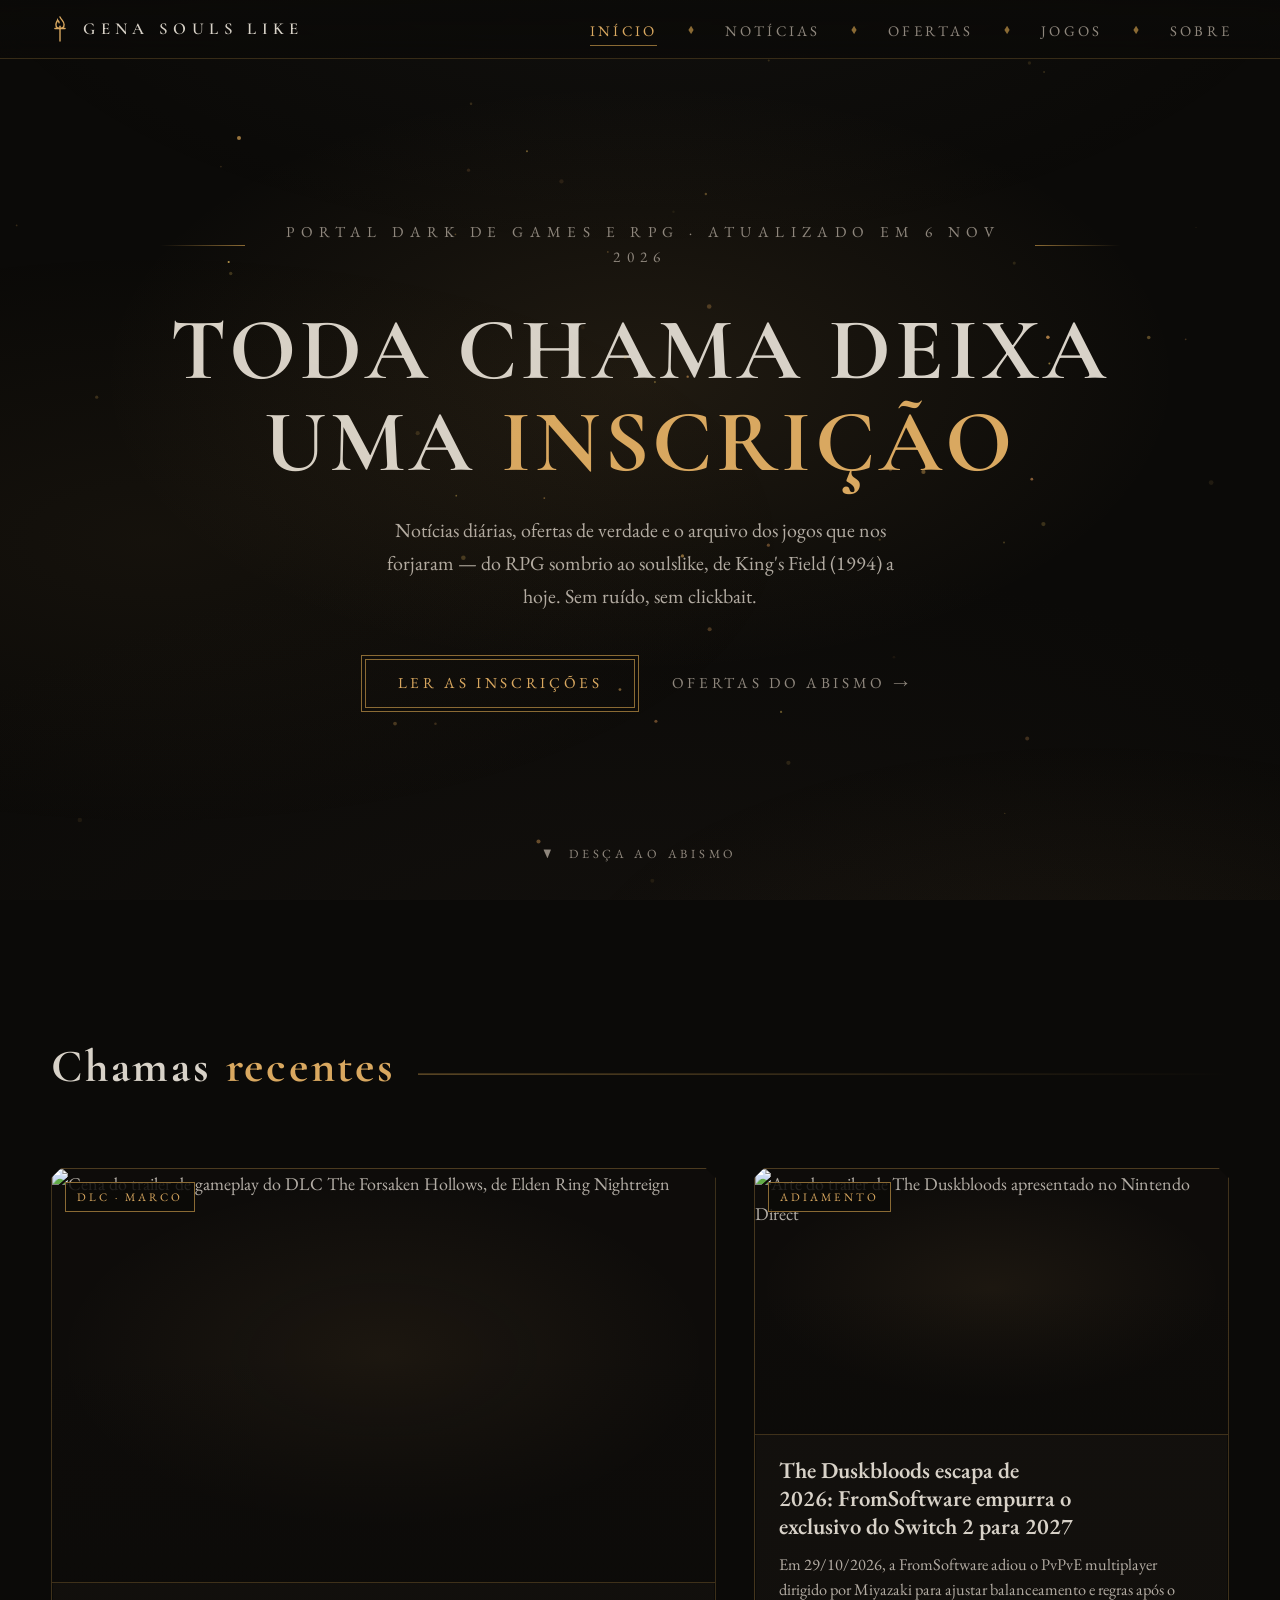
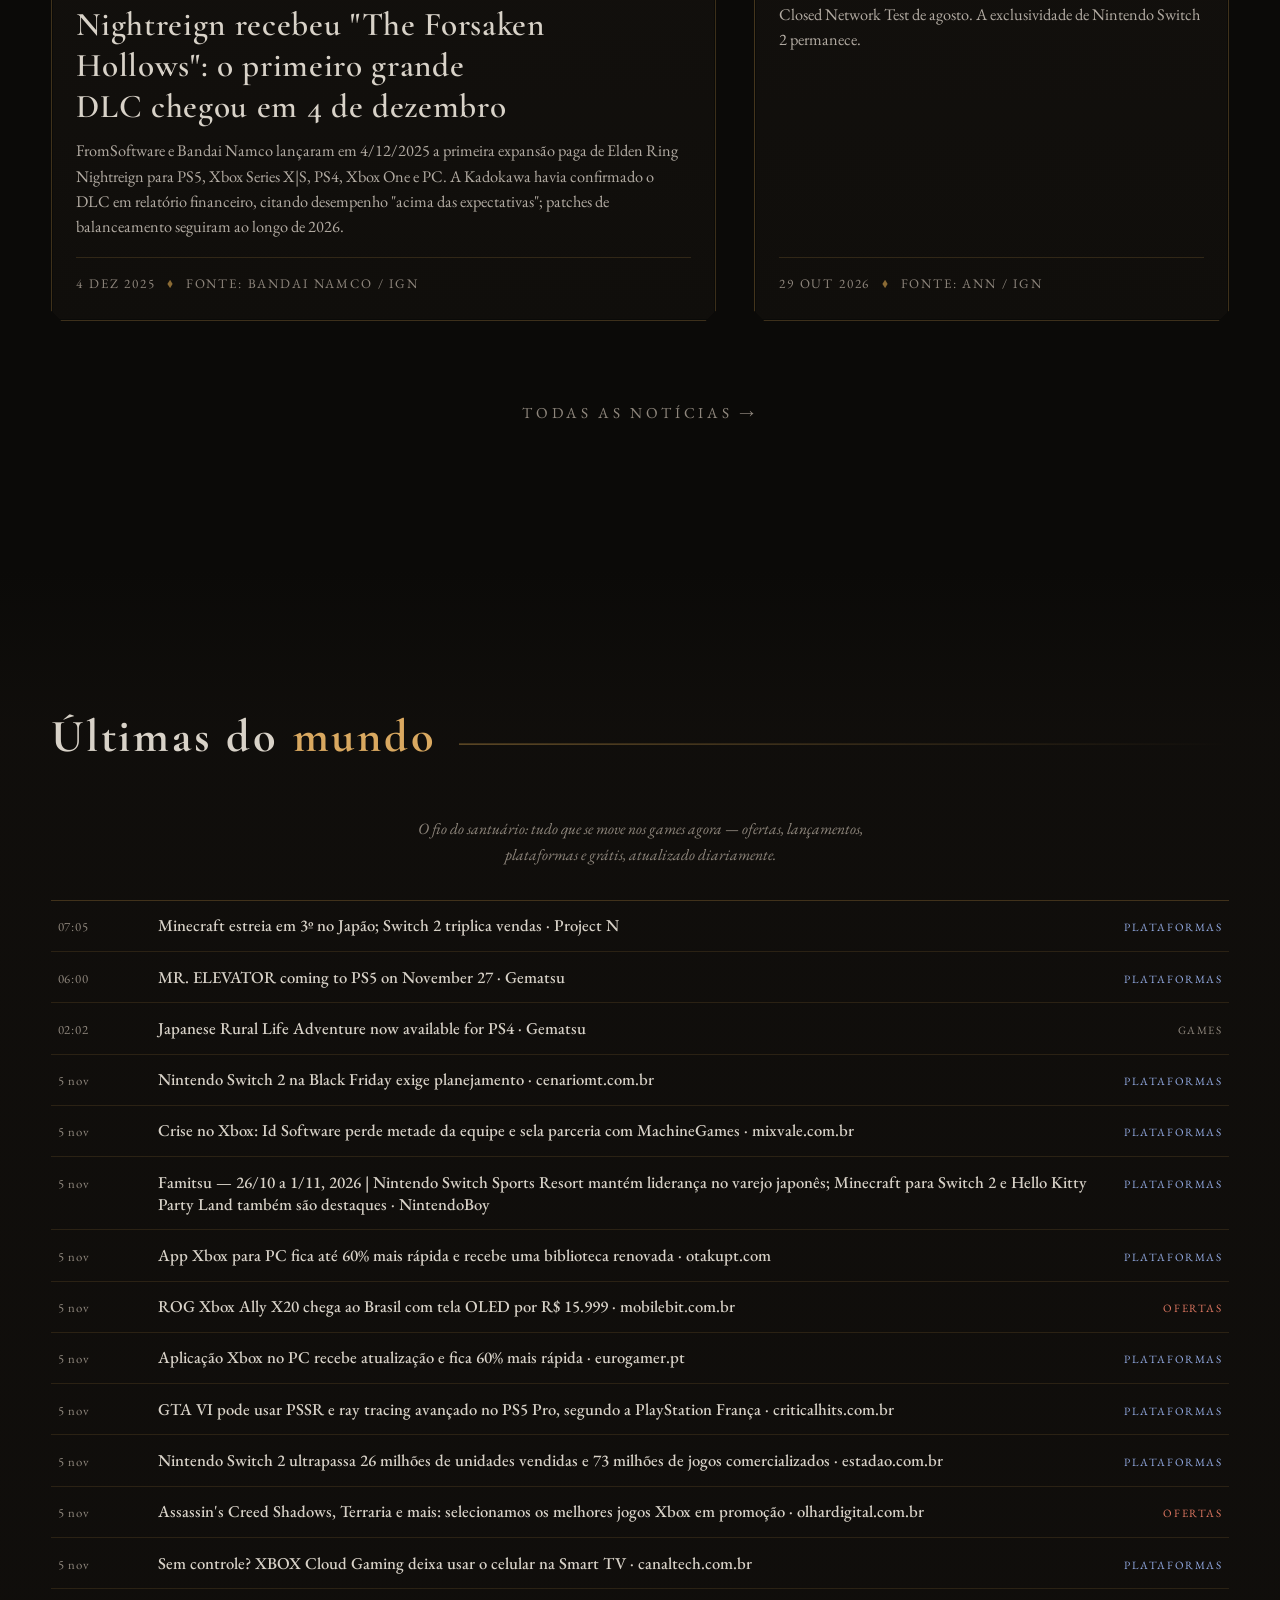
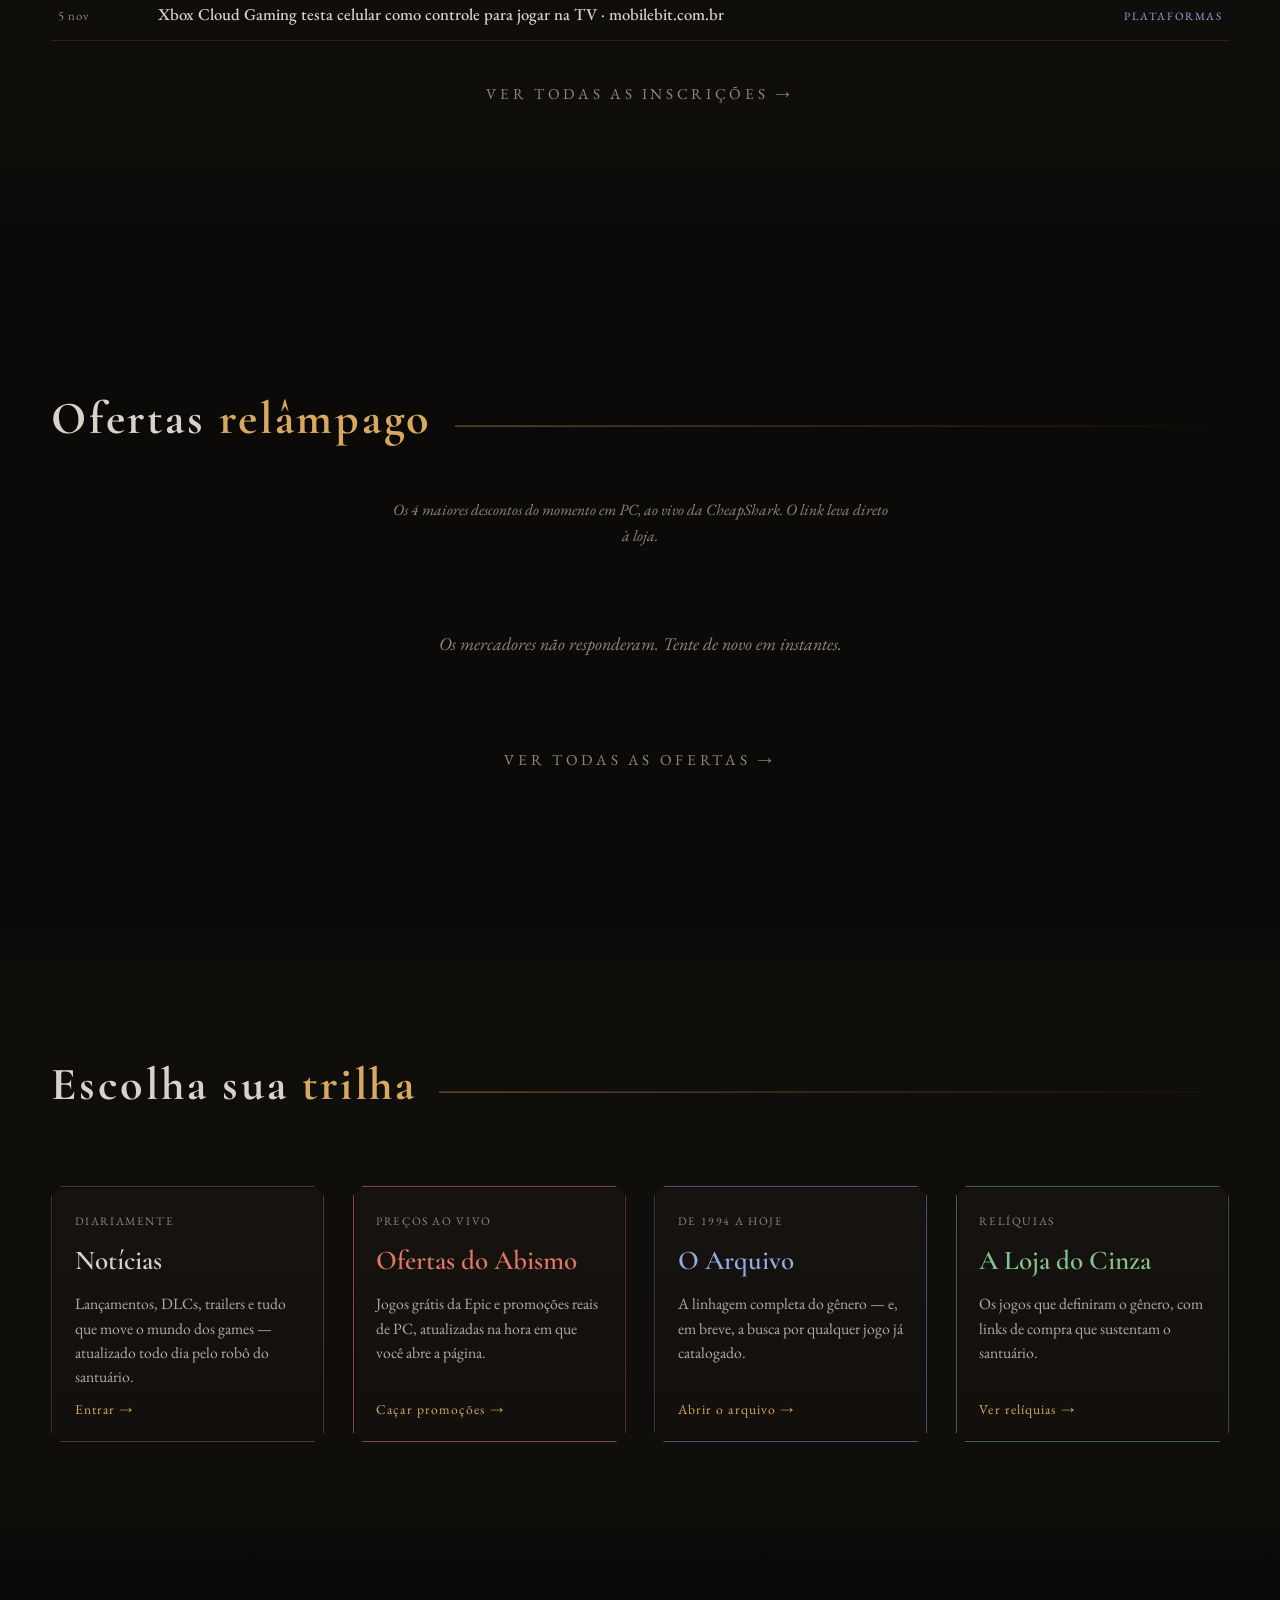
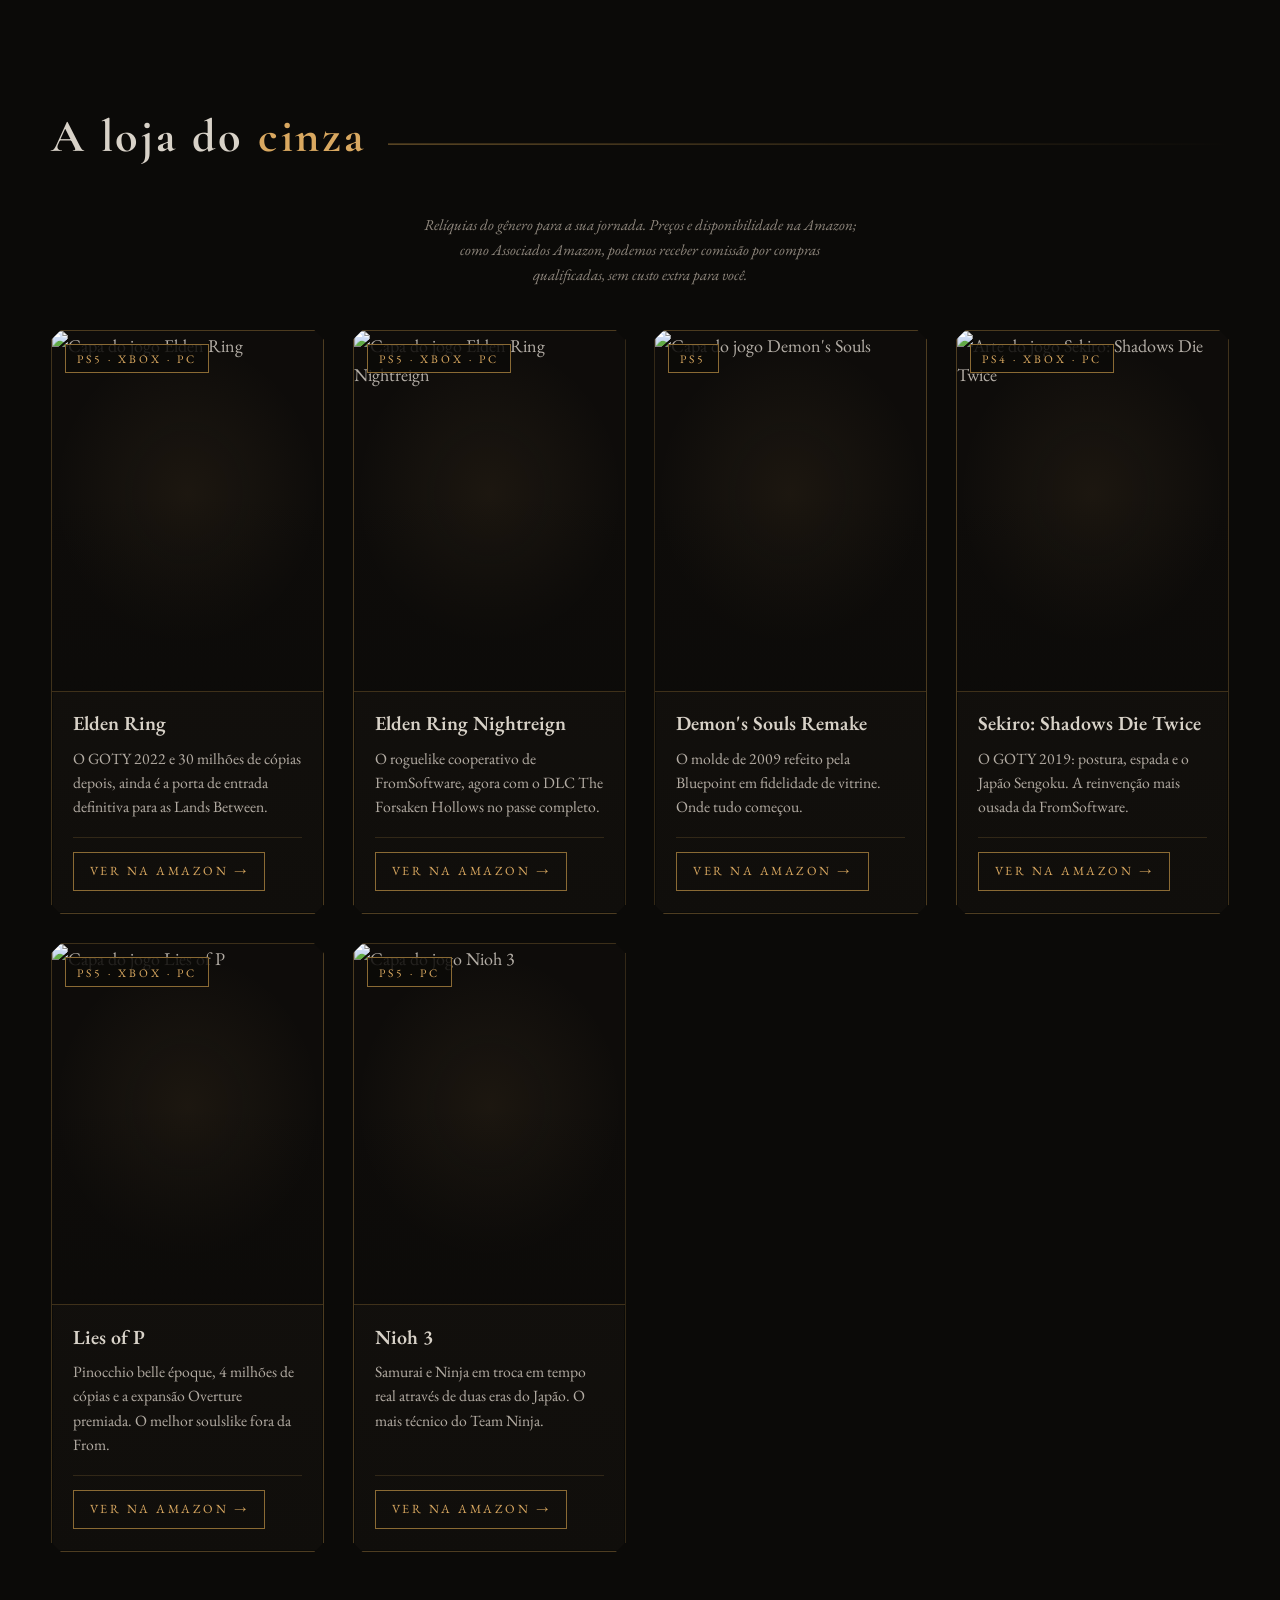
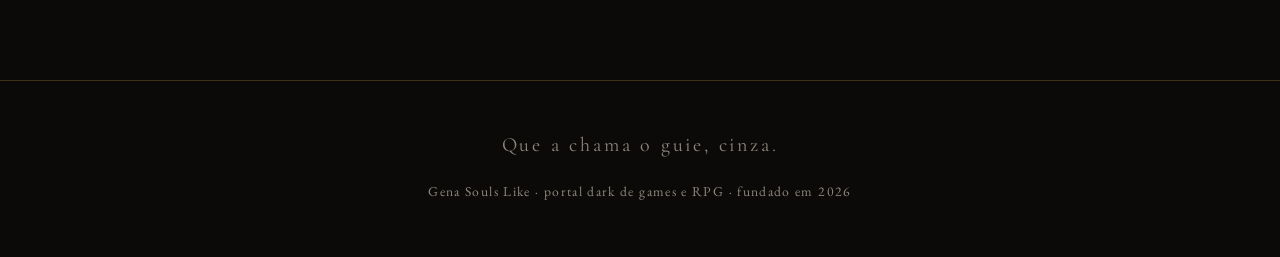
==== commit 0685ff49: "feat: home densa estilo portal — fio de notícias, ofertas relâmpago, paleta multi-acento, robô cobre" ====
--- a/index.html
+++ b/index.html
@@ -102,8 +102,137 @@
   </div>
 </section>
 
-<!-- ===================== TRILHAS ===================== -->
-<section class="section section--shaded" id="trilhas">
+<!-- ===================== O FIO (últimas do mundo dos games) ===================== -->
+<section class="section section--shaded" id="fio">
+  <div class="frame">
+    <header class="section-head">
+      <h2 class="section-head__title">Últimas do <em>mundo</em></h2>
+      <div class="section-head__rule" aria-hidden="true"></div>
+    </header>
+    <p class="deals__note">O fio do santuário: tudo que se move nos games agora — ofertas, lançamentos, plataformas e grátis, atualizado diariamente.</p>
+
+    <div class="wire" id="fio-wire">
+      <!-- WIRE:AUTO:START -->
+      <div class="wire__item">
+        <span class="wire__time">07:05</span>
+        <span class="wire__title">Minecraft estreia em 3º no Japão; Switch 2 triplica vendas <span class="wire__src">· Project N</span></span>
+        <span class="wire__cat wire__cat--plataformas">Plataformas</span>
+        <a class="wire__link" href="https://news.google.com/rss/articles/CBMihwFBVV95cUxOT29KSk1zTWszc2pvdGJoWUlPZG82NklvMk5kSmlQajJvN01vaGtGQlhTNHlwbE1BdDBxUW1JRzVDQTdNTnhVUHhuSks0U21ZeGVqRUIycUpGcFAxaG1ibVJwYThQejlWa0ZsVWMtc0ZLVkhac2pETHhVeDlseWVVT29TVVYxOTg?oc=5" target="_blank" rel="noopener" aria-label="Ler: Minecraft estreia em 3º no Japão; Switch 2 triplica vendas (abre em nova aba)"></a>
+      </div>
+
+      <div class="wire__item">
+        <span class="wire__time">06:00</span>
+        <span class="wire__title">MR. ELEVATOR coming to PS5 on November 27 <span class="wire__src">· Gematsu</span></span>
+        <span class="wire__cat wire__cat--plataformas">Plataformas</span>
+        <a class="wire__link" href="https://www.gematsu.com/2026/11/mr-elevator-coming-to-ps5-on-november-27" target="_blank" rel="noopener" aria-label="Ler: MR. ELEVATOR coming to PS5 on November 27 (abre em nova aba)"></a>
+      </div>
+
+      <div class="wire__item">
+        <span class="wire__time">02:02</span>
+        <span class="wire__title">Japanese Rural Life Adventure now available for PS4 <span class="wire__src">· Gematsu</span></span>
+        <span class="wire__cat">Games</span>
+        <a class="wire__link" href="https://www.gematsu.com/2026/11/japanese-rural-life-adventure-now-available-for-ps4" target="_blank" rel="noopener" aria-label="Ler: Japanese Rural Life Adventure now available for PS4 (abre em nova aba)"></a>
+      </div>
+
+      <div class="wire__item">
+        <span class="wire__time">5 nov</span>
+        <span class="wire__title">Nintendo Switch 2 na Black Friday exige planejamento <span class="wire__src">· cenariomt.com.br</span></span>
+        <span class="wire__cat wire__cat--plataformas">Plataformas</span>
+        <a class="wire__link" href="https://cenariomt.com.br/tecnologia/nintendo-switch-2-na-black-friday-exige-planejamento/" target="_blank" rel="noopener" aria-label="Ler: Nintendo Switch 2 na Black Friday exige planejamento (abre em nova aba)"></a>
+      </div>
+
+      <div class="wire__item">
+        <span class="wire__time">5 nov</span>
+        <span class="wire__title">Crise no Xbox: Id Software perde metade da equipe e sela parceria com MachineGames <span class="wire__src">· mixvale.com.br</span></span>
+        <span class="wire__cat wire__cat--plataformas">Plataformas</span>
+        <a class="wire__link" href="https://www.mixvale.com.br/2026/11/05/crise-no-xbox-id-software-perde-metade-da-equipe-e-sela-parceria-com-machinegames/" target="_blank" rel="noopener" aria-label="Ler: Crise no Xbox: Id Software perde metade da equipe e sela parceria com MachineGames (abre em nova aba)"></a>
+      </div>
+
+      <div class="wire__item">
+        <span class="wire__time">5 nov</span>
+        <span class="wire__title">Famitsu — 26/10 a 1/11, 2026 | Nintendo Switch Sports Resort mantém liderança no varejo japonês; Minecraft para Switch 2 e Hello Kitty Party Land também são destaques <span class="wire__src">· NintendoBoy</span></span>
+        <span class="wire__cat wire__cat--plataformas">Plataformas</span>
+        <a class="wire__link" href="https://news.google.com/rss/articles/[base64]?oc=5" target="_blank" rel="noopener" aria-label="Ler: Famitsu — 26/10 a 1/11, 2026 | Nintendo Switch Sports Resort mantém liderança no varejo japonês; Minecraft para Switch 2 e Hello Kitty Party Land também são destaques (abre em nova aba)"></a>
+      </div>
+
+      <div class="wire__item">
+        <span class="wire__time">5 nov</span>
+        <span class="wire__title">App Xbox para PC fica até 60% mais rápida e recebe uma biblioteca renovada <span class="wire__src">· otakupt.com</span></span>
+        <span class="wire__cat wire__cat--plataformas">Plataformas</span>
+        <a class="wire__link" href="https://www.otakupt.com/jogos/app-xbox-pc-60-mais-rapida-biblioteca-renovada/" target="_blank" rel="noopener" aria-label="Ler: App Xbox para PC fica até 60% mais rápida e recebe uma biblioteca renovada (abre em nova aba)"></a>
+      </div>
+
+      <div class="wire__item">
+        <span class="wire__time">5 nov</span>
+        <span class="wire__title">ROG Xbox Ally X20 chega ao Brasil com tela OLED por R$ 15.999 <span class="wire__src">· mobilebit.com.br</span></span>
+        <span class="wire__cat wire__cat--ofertas">Ofertas</span>
+        <a class="wire__link" href="https://www.mobilebit.com.br/games/2026/11/05/xbox-ally-x20-brasil/" target="_blank" rel="noopener" aria-label="Ler: ROG Xbox Ally X20 chega ao Brasil com tela OLED por R$ 15.999 (abre em nova aba)"></a>
+      </div>
+
+      <div class="wire__item">
+        <span class="wire__time">5 nov</span>
+        <span class="wire__title">Aplicação Xbox no PC recebe atualização e fica 60% mais rápida <span class="wire__src">· eurogamer.pt</span></span>
+        <span class="wire__cat wire__cat--plataformas">Plataformas</span>
+        <a class="wire__link" href="https://www.eurogamer.pt/aplicacao-xbox-no-pc-recebe-atualizacao-e-fica-60-mais-rapida" target="_blank" rel="noopener" aria-label="Ler: Aplicação Xbox no PC recebe atualização e fica 60% mais rápida (abre em nova aba)"></a>
+      </div>
+
+      <div class="wire__item">
+        <span class="wire__time">5 nov</span>
+        <span class="wire__title">GTA VI pode usar PSSR e ray tracing avançado no PS5 Pro, segundo a PlayStation França <span class="wire__src">· criticalhits.com.br</span></span>
+        <span class="wire__cat wire__cat--plataformas">Plataformas</span>
+        <a class="wire__link" href="https://criticalhits.com.br/games/gta-vi-pode-usar-pssr-e-ray-tracing-avancado-no-ps5-pro-segundo-a-playstation-franca/" target="_blank" rel="noopener" aria-label="Ler: GTA VI pode usar PSSR e ray tracing avançado no PS5 Pro, segundo a PlayStation França (abre em nova aba)"></a>
+      </div>
+
+      <div class="wire__item">
+        <span class="wire__time">5 nov</span>
+        <span class="wire__title">Nintendo Switch 2 ultrapassa 26 milhões de unidades vendidas e 73 milhões de jogos comercializados <span class="wire__src">· estadao.com.br</span></span>
+        <span class="wire__cat wire__cat--plataformas">Plataformas</span>
+        <a class="wire__link" href="https://www.estadao.com.br/tecmundo/voxel/nintendo-switch-2-ultrapassa-26-milhoes-de-unidades-vendidas-e-73-milhoes-de-jogos-comercializados/" target="_blank" rel="noopener" aria-label="Ler: Nintendo Switch 2 ultrapassa 26 milhões de unidades vendidas e 73 milhões de jogos comercializados (abre em nova aba)"></a>
+      </div>
+
+      <div class="wire__item">
+        <span class="wire__time">5 nov</span>
+        <span class="wire__title">Assassin's Creed Shadows, Terraria e mais: selecionamos os melhores jogos Xbox em promoção <span class="wire__src">· olhardigital.com.br</span></span>
+        <span class="wire__cat wire__cat--ofertas">Ofertas</span>
+        <a class="wire__link" href="https://olhardigital.com.br/2026/11/05/reviews/assassins-creed-shadows-terraria-e-mais-selecionamos-os-melhores-jogos-xbox-em-promocao/" target="_blank" rel="noopener" aria-label="Ler: Assassin's Creed Shadows, Terraria e mais: selecionamos os melhores jogos Xbox em promoção (abre em nova aba)"></a>
+      </div>
+
+      <div class="wire__item">
+        <span class="wire__time">5 nov</span>
+        <span class="wire__title">Sem controle? XBOX Cloud Gaming deixa usar o celular na Smart TV <span class="wire__src">· canaltech.com.br</span></span>
+        <span class="wire__cat wire__cat--plataformas">Plataformas</span>
+        <a class="wire__link" href="https://canaltech.com.br/games/sem-controle-xbox-cloud-gaming-deixa-usar-o-celular-na-smart-tv/" target="_blank" rel="noopener" aria-label="Ler: Sem controle? XBOX Cloud Gaming deixa usar o celular na Smart TV (abre em nova aba)"></a>
+      </div>
+
+      <div class="wire__item">
+        <span class="wire__time">5 nov</span>
+        <span class="wire__title">Xbox Cloud Gaming testa celular como controle para jogar na TV <span class="wire__src">· mobilebit.com.br</span></span>
+        <span class="wire__cat wire__cat--plataformas">Plataformas</span>
+        <a class="wire__link" href="https://www.mobilebit.com.br/games/2026/11/05/xbox-cloud-gaming-controle-celular/" target="_blank" rel="noopener" aria-label="Ler: Xbox Cloud Gaming testa celular como controle para jogar na TV (abre em nova aba)"></a>
+      </div>
+      <!-- WIRE:AUTO:END -->
+    </div>
+
+    <p class="wire__more"><a class="btn btn--ghost" href="noticias.html">Ver todas as inscrições →</a></p>
+  </div>
+</section>
+
+<!-- ===================== OFERTAS RELÂMPAGO ===================== -->
+<section class="section" id="relampago">
+  <div class="frame">
+    <header class="section-head">
+      <h2 class="section-head__title">Ofertas <em>relâmpago</em></h2>
+      <div class="section-head__rule" aria-hidden="true"></div>
+    </header>
+    <p class="deals__note">Os 4 maiores descontos do momento em PC, ao vivo da CheapShark. O link leva direto à loja.</p>
+    <div class="deals__grid deals__grid--four" id="flash-grid" aria-live="polite">
+      <p class="deals__loading">Consultando os mercadores…</p>
+    </div>
+    <p class="wire__more"><a class="btn btn--ghost" href="ofertas.html">Ver todas as ofertas →</a></p>
+  </div>
+</section>
+
+<!-- ===================== TRILHAS ===================== --><section class="section section--shaded" id="trilhas">
   <div class="frame">
     <header class="section-head">
       <h2 class="section-head__title">Escolha sua <em>trilha</em></h2>
@@ -118,21 +247,21 @@
         <p class="cat-card__go">Entrar →</p>
       </a>
 
-      <a class="cat-card cat-card--ember reveal" href="ofertas.html">
+      <a class="cat-card cat-card--flame reveal" href="ofertas.html">
         <p class="cat-card__kicker">Preços ao vivo</p>
         <h3 class="cat-card__title">Ofertas do Abismo</h3>
         <p class="cat-card__dek">Jogos grátis da Epic e promoções reais de PC, atualizadas na hora em que você abre a página.</p>
         <p class="cat-card__go">Caçar promoções →</p>
       </a>
 
-      <a class="cat-card reveal" href="jogos.html">
+      <a class="cat-card cat-card--arcane reveal" href="jogos.html">
         <p class="cat-card__kicker">De 1994 a hoje</p>
         <h3 class="cat-card__title">O Arquivo</h3>
         <p class="cat-card__dek">A linhagem completa do gênero — e, em breve, a busca por qualquer jogo já catalogado.</p>
         <p class="cat-card__go">Abrir o arquivo →</p>
       </a>
 
-      <a class="cat-card reveal" href="#loja">
+      <a class="cat-card cat-card--jade reveal" href="#loja">
         <p class="cat-card__kicker">Relíquias</p>
         <h3 class="cat-card__title">A Loja do Cinza</h3>
         <p class="cat-card__dek">Os jogos que definiram o gênero, com links de compra que sustentam o santuário.</p>
--- a/styles.css
+++ b/styles.css
@@ -24,6 +24,11 @@
   --ember:      #d9a860;   /* títulos de destaque, links ativos (8.2:1) */
   --ember-hi:   #f0cd92;   /* hover, faísca viva */
   --ember-deep: #8a6a34;   /* filetes, bordas (decoração, não texto) */
+
+  /* Acentos do portal — uma cor por território */
+  --flame:      #e07862;   /* ofertas, promoções, urgência (5.9:1) */
+  --jade:       #85c28f;   /* jogos grátis, metas positivas (7.4:1) */
+  --arcane:     #93abe4;   /* plataformas, ferramentas, busca (7.0:1) */
 
   /* Mist */
   --mist-1:     rgba(217, 168, 96, 0.05);
@@ -866,6 +871,18 @@
 
 .cat-card--ember { border-color: var(--ember-deep); }
 
+.cat-card--flame { border-color: rgba(224, 120, 98, 0.55); }
+.cat-card--flame:hover { border-color: var(--flame); }
+.cat-card--flame .cat-card__title { color: var(--flame); }
+
+.cat-card--arcane { border-color: rgba(147, 171, 228, 0.45); }
+.cat-card--arcane:hover { border-color: var(--arcane); }
+.cat-card--arcane .cat-card__title { color: var(--arcane); }
+
+.cat-card--jade { border-color: rgba(133, 194, 143, 0.45); }
+.cat-card--jade:hover { border-color: var(--jade); }
+.cat-card--jade .cat-card__title { color: var(--jade); }
+
 .cat-card__kicker {
   color: var(--ash-dim);
   font-size: 0.72rem;
@@ -1017,7 +1034,12 @@
   font-size: 0.9rem;
 }
 
-.deal__free { color: var(--ember); font-family: var(--screen); font-size: 1.4rem; font-weight: 700; }
+.deal__free { color: var(--jade); font-family: var(--screen); font-size: 1.4rem; font-weight: 700; }
+
+.deal--free { border-color: rgba(133, 194, 143, 0.55); }
+.deal--free:hover { border-color: var(--jade); }
+
+.deal__now { color: var(--flame); }
 
 .deal__ends {
   color: var(--ash-dim);
@@ -1044,6 +1066,77 @@
   font-size: 0.95rem;
   line-height: 1.5;
 }
+
+/* ---------- Fio de notícias da home (ticker denso) ---------- */
+.wire {
+  display: grid;
+  gap: 0;
+  border-top: 1px solid rgba(138, 106, 52, 0.4);
+}
+
+.wire__item {
+  position: relative;
+  display: grid;
+  grid-template-columns: auto 1fr auto;
+  align-items: baseline;
+  gap: 1.1rem;
+  padding: 0.85rem 0.4rem;
+  border-bottom: 1px solid rgba(138, 106, 52, 0.22);
+  transition: background 300ms;
+}
+
+.wire__item:hover { background: rgba(32, 26, 20, 0.55); }
+
+.wire__time {
+  color: var(--ash-dim);
+  font-size: 0.8rem;
+  letter-spacing: 0.06em;
+  white-space: nowrap;
+  min-width: 5.2rem;
+}
+
+.wire__title {
+  color: var(--stone);
+  font-family: var(--read);
+  font-size: 1.04rem;
+  font-weight: 500;
+  line-height: 1.35;
+}
+
+.wire__item:hover .wire__title { color: var(--ember-hi); }
+
+.wire__cat {
+  color: var(--ash-dim);
+  font-size: 0.7rem;
+  letter-spacing: 0.14em;
+  text-transform: uppercase;
+  white-space: nowrap;
+}
+
+.wire__cat--ofertas { color: var(--flame); }
+.wire__cat--gratis { color: var(--jade); }
+.wire__cat--plataformas { color: var(--arcane); }
+
+.wire__link {
+  position: absolute;
+  inset: 0;
+}
+
+.wire__more {
+  margin-top: 1.6rem;
+  text-align: center;
+}
+
+.deals__grid--four {
+  grid-template-columns: repeat(auto-fill, minmax(min(19rem, 100%), 1fr));
+}
+
+.deals__grid--four .deal__media { aspect-ratio: 16 / 9; }
+
+/* ---------- Selos de categoria nas cartas ---------- */
+.card__tag--flame { color: var(--flame); border-color: var(--flame); }
+.card__tag--jade { color: var(--jade); border-color: var(--jade); }
+.card__tag--arcane { color: var(--arcane); border-color: var(--arcane); }
 
 /* ==========================================================================
    REVELAÇÃO AO ROLAR — a inscrição aparece
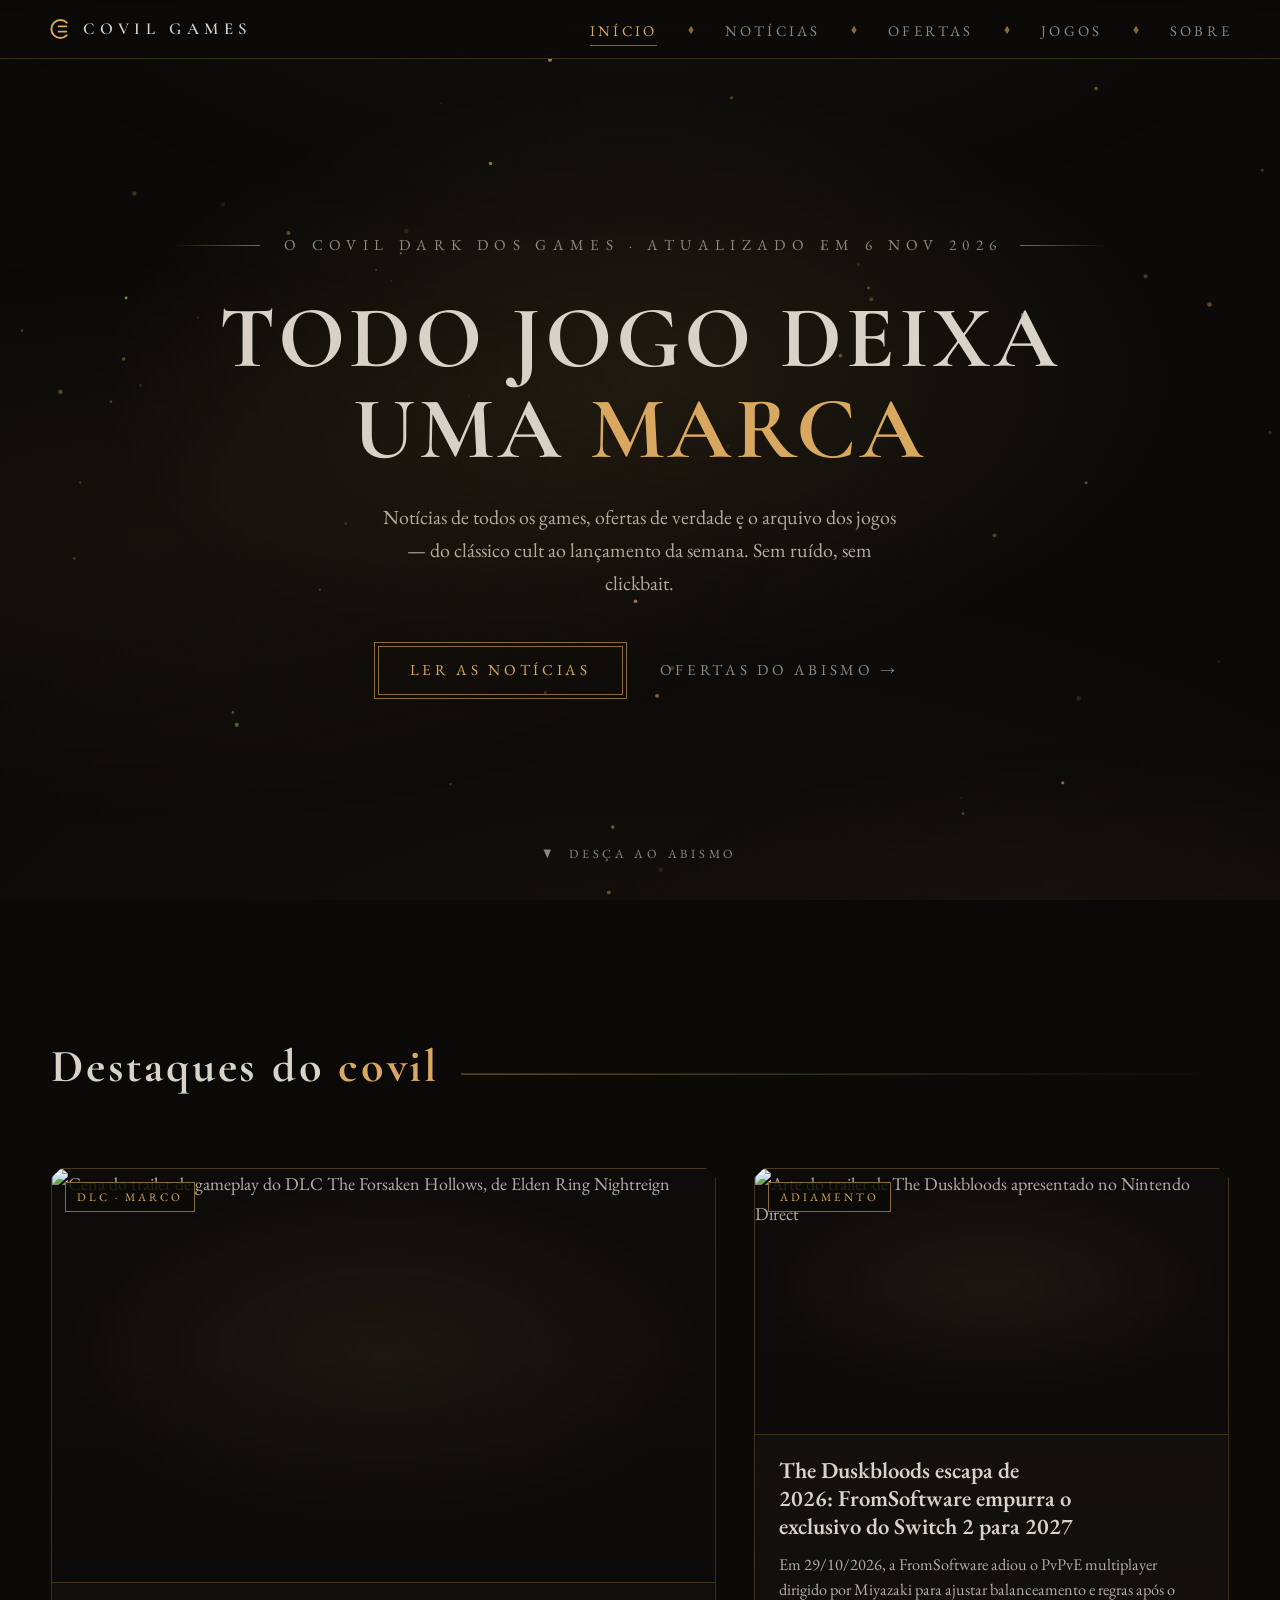
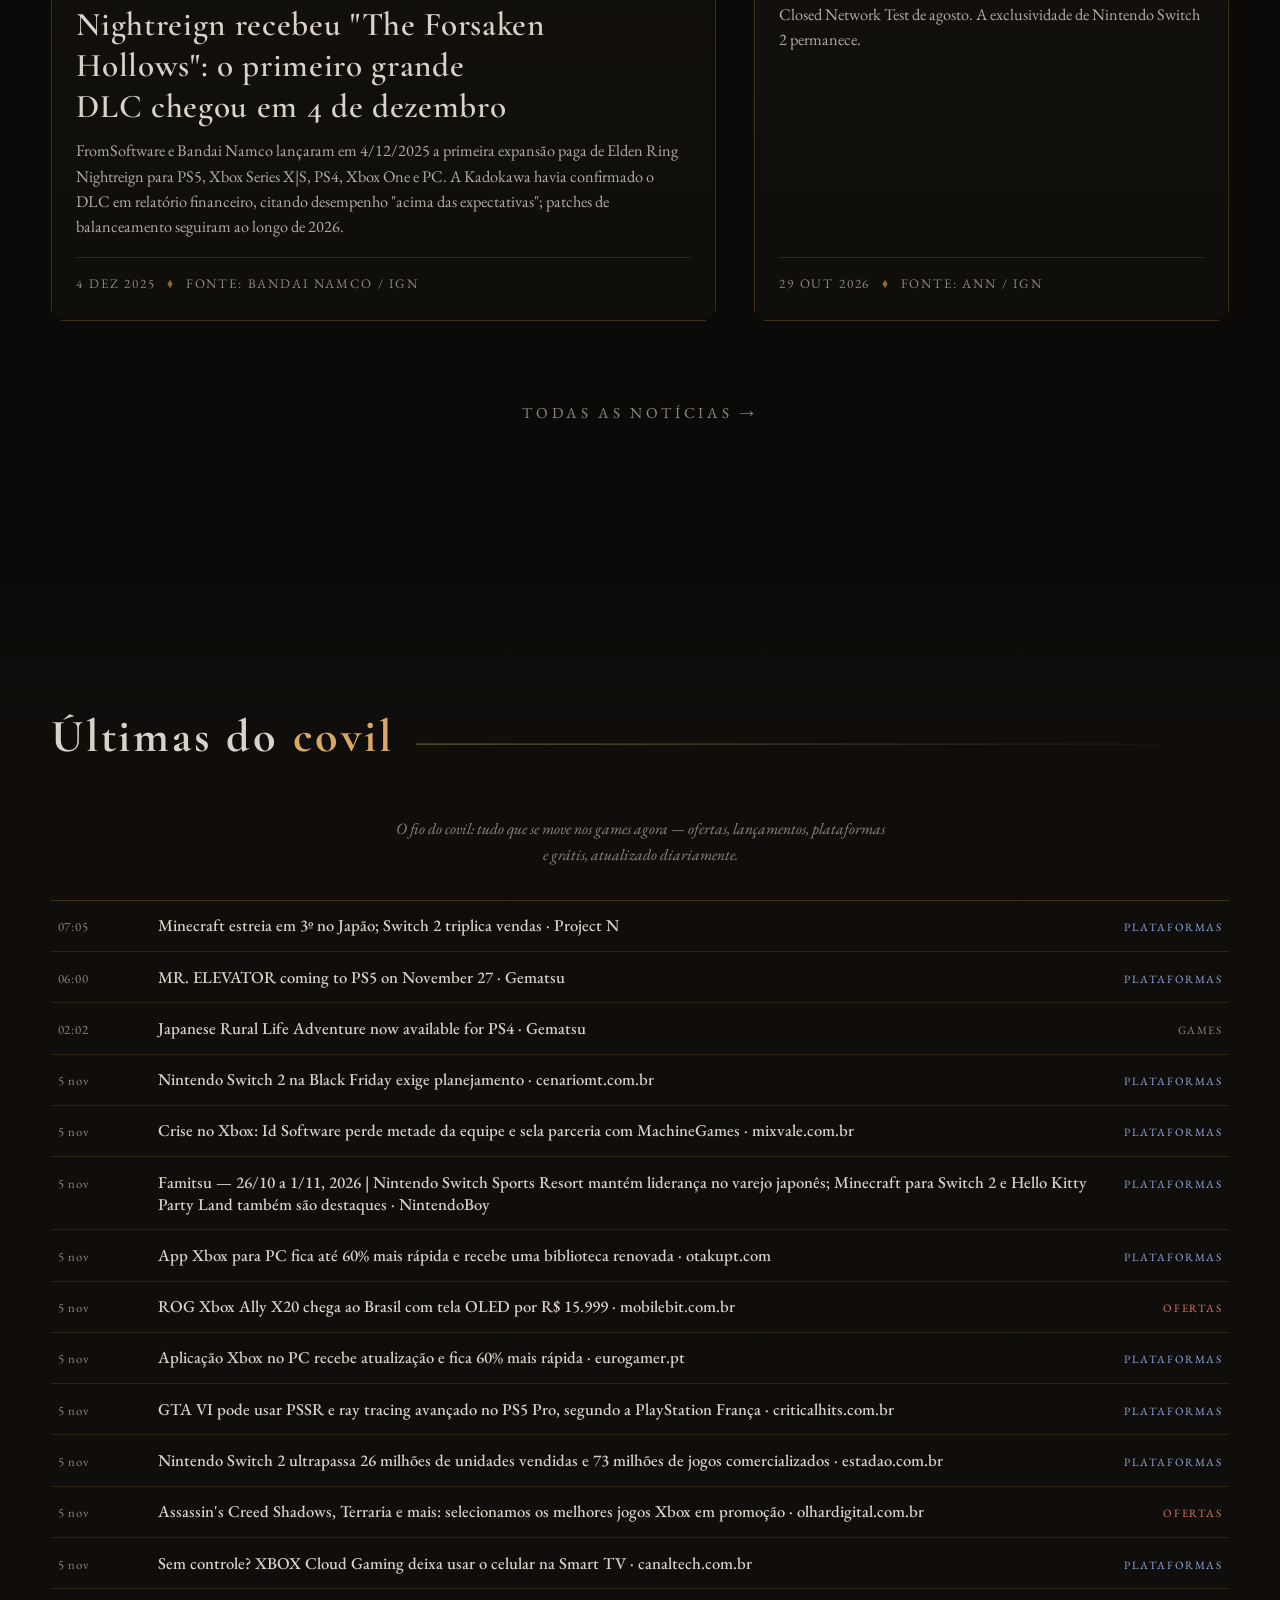
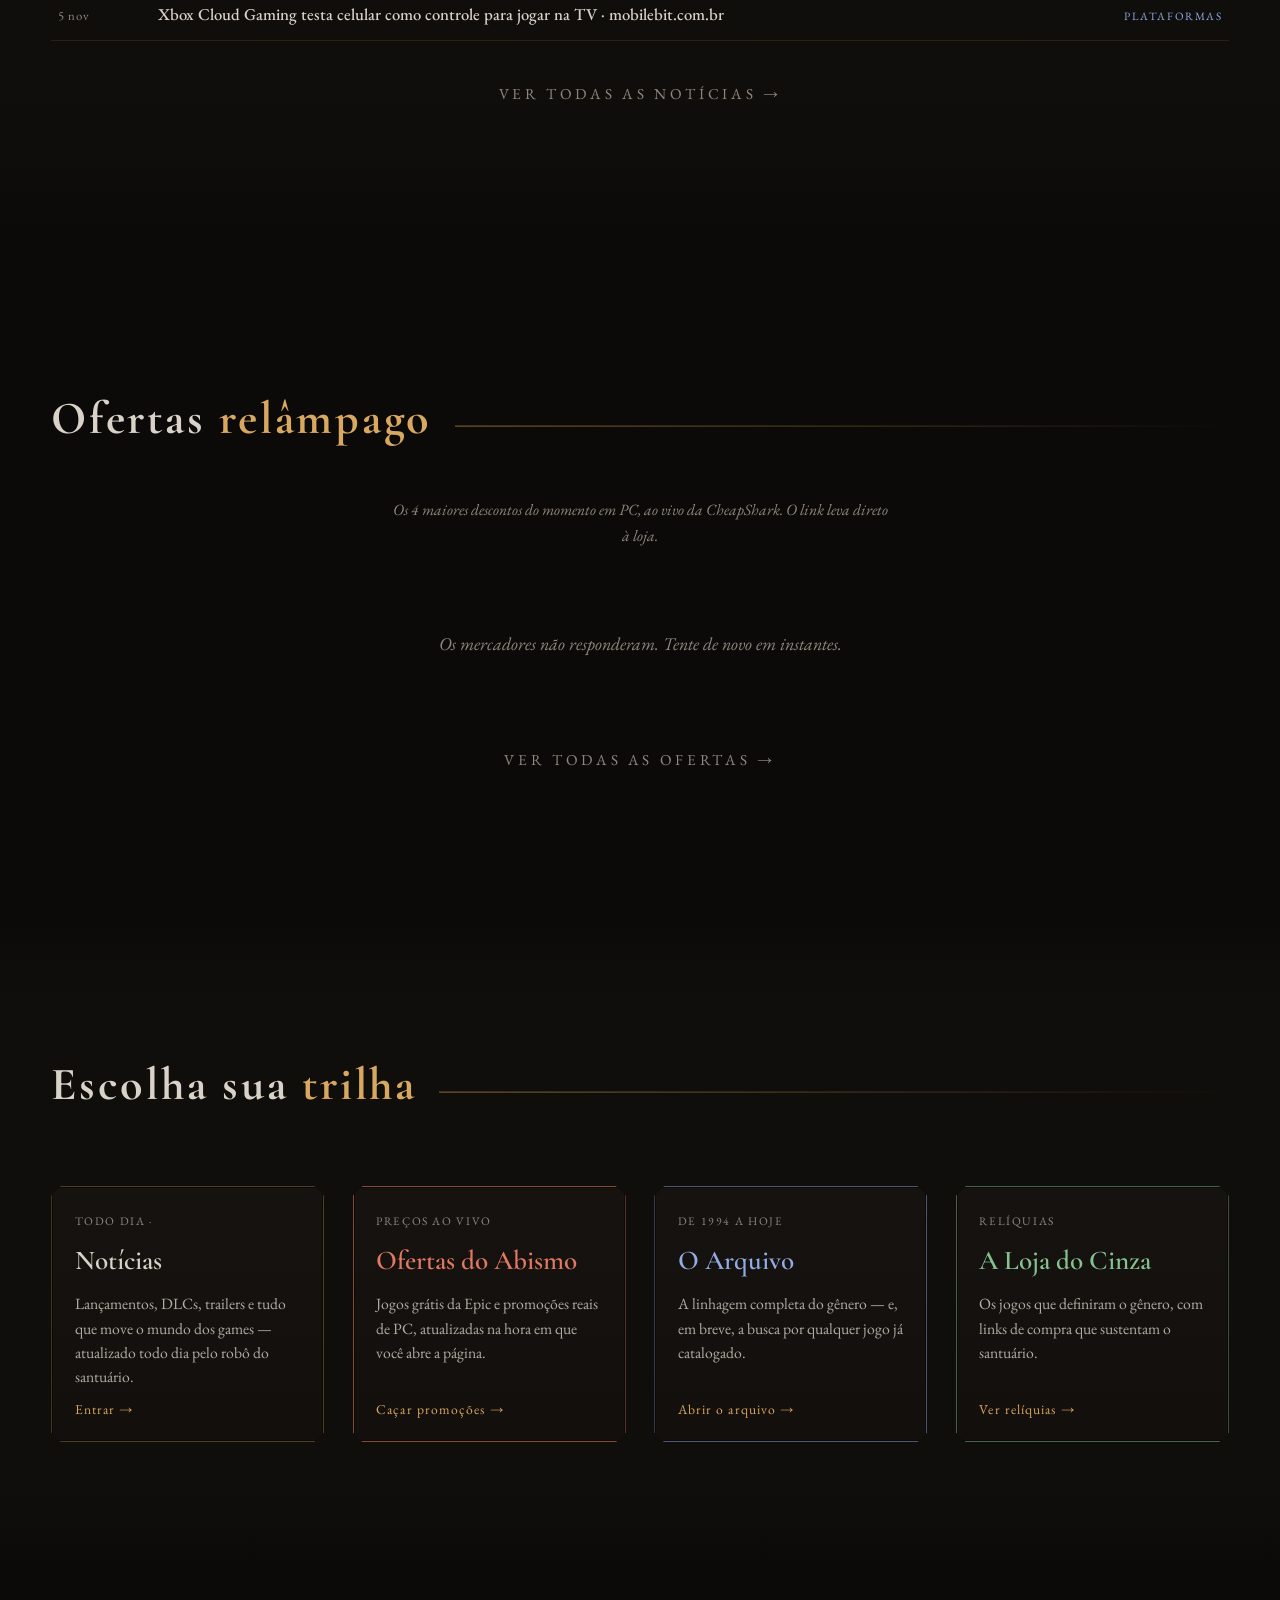
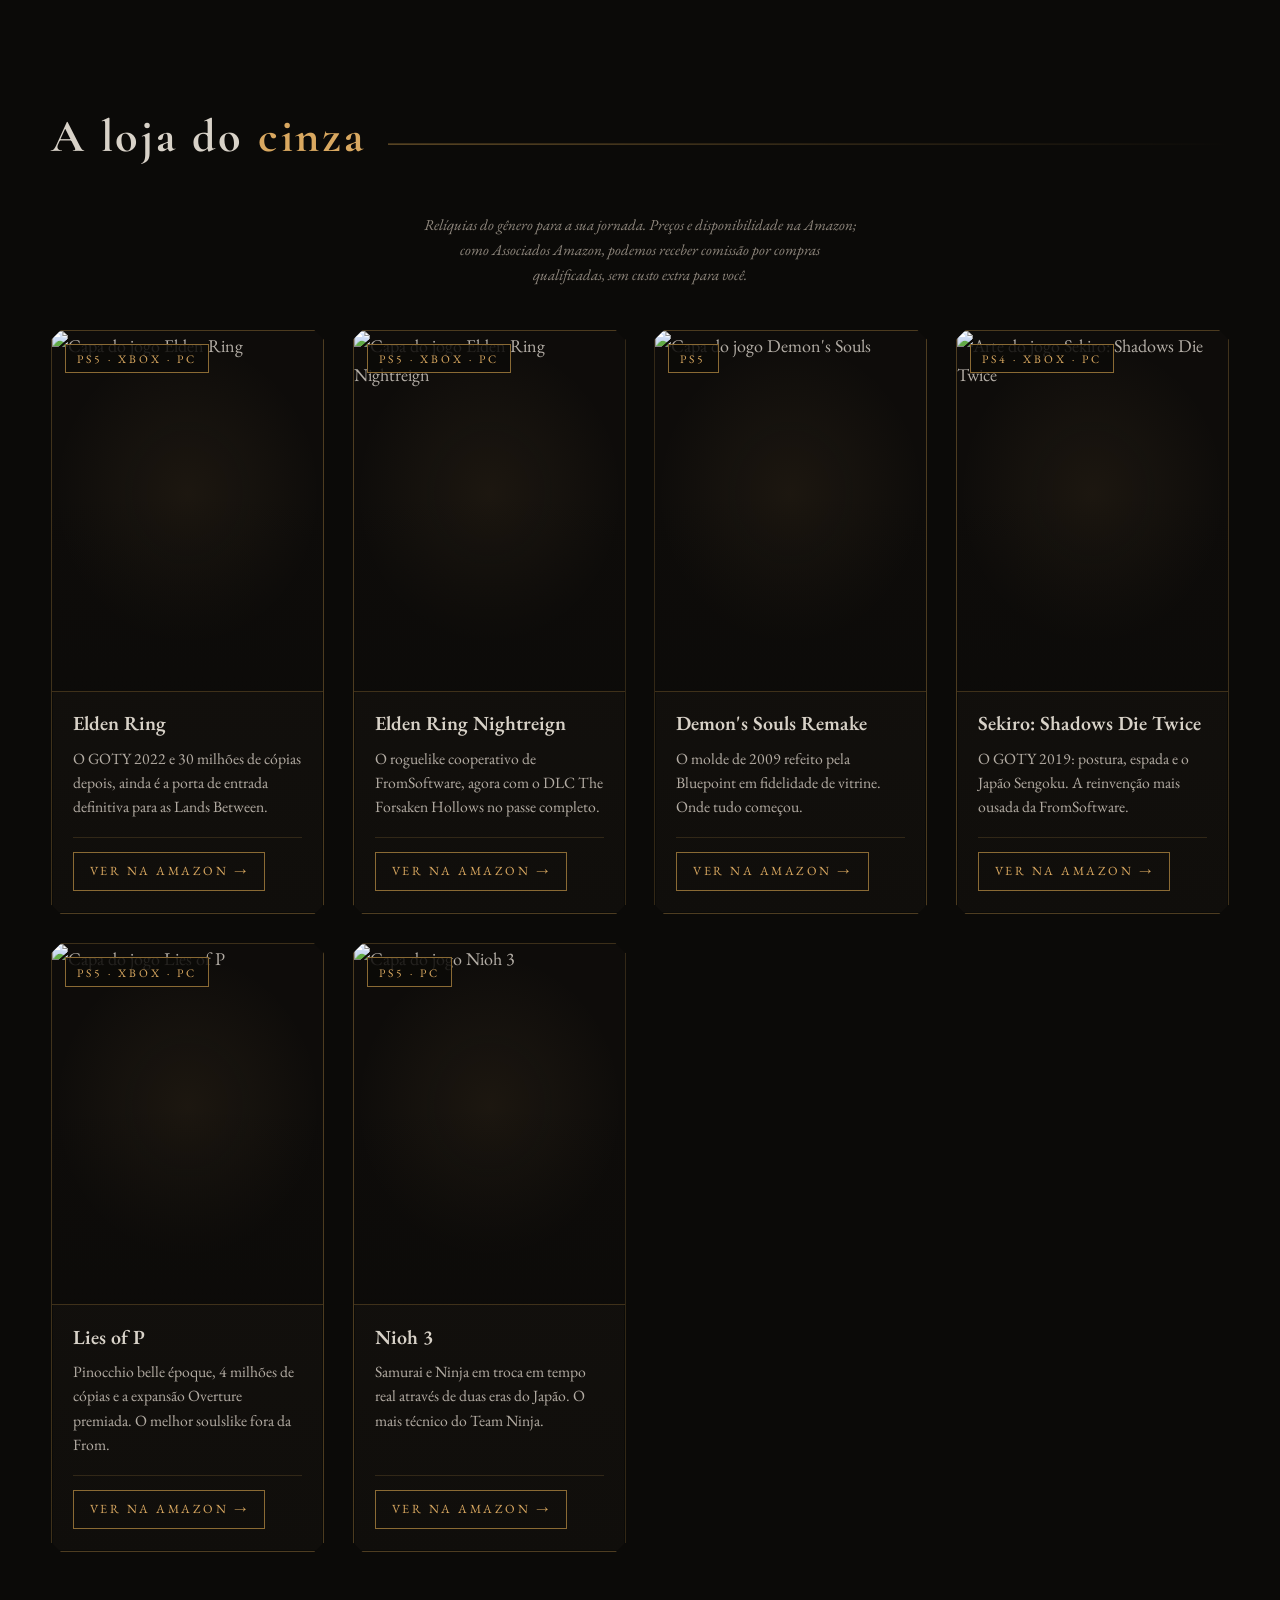
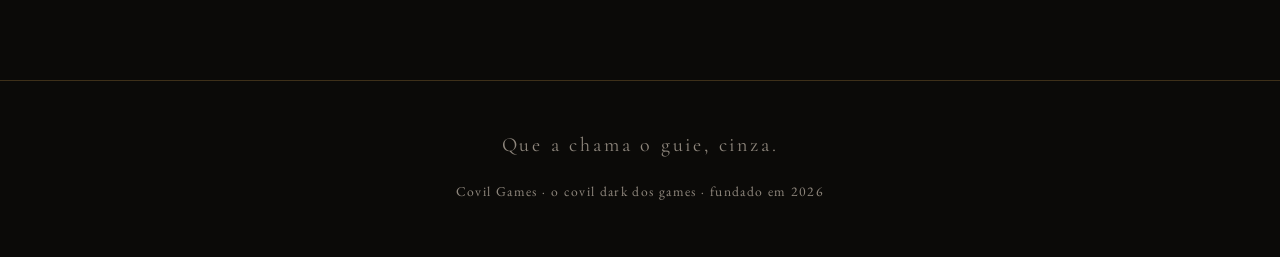
==== commit af7d3944: "feat: rebranding para Covil Games — nome, logo C, vocabulário do covil" ====
--- a/index.html
+++ b/index.html
@@ -3,9 +3,9 @@
 <head>
 <meta charset="UTF-8">
 <meta name="viewport" content="width=device-width, initial-scale=1.0">
-<title>Gena Souls Like — Portal dark de games, RPG e soulslike</title>
-<meta name="description" content="Gena Souls Like: notícias diárias de games, RPG de ação e soulslikes, ofertas do dia, trailers oficiais e o arquivo dos jogos — de King's Field (1994) a hoje.">
-<link rel="icon" href="data:image/svg+xml,%3Csvg xmlns='http://www.w3.org/2000/svg' viewBox='0 0 32 32'%3E%3Crect width='32' height='32' fill='%230b0a08'/%3E%3Cpath d='M16 4 28 16 16 28 4 16Z' fill='none' stroke='%23d9a860' stroke-width='2'/%3E%3Cpath d='M16 11 21 16 16 21 11 16Z' fill='%23d9a860'/%3E%3C/svg%3E">
+<title>Covil Games — Portal dark de games, RPG e soulslike</title>
+<meta name="description" content="Covil Games: notícias diárias de games, RPG de ação e soulslikes, ofertas do dia, trailers oficiais e o arquivo dos jogos — de King's Field (1994) a hoje.">
+<link rel="icon" href="data:image/svg+xml,%3Csvg xmlns='http://www.w3.org/2000/svg' viewBox='0 0 32 32'%3E%3Crect width='32' height='32' fill='%230b0a08'/%3E%3Cpath d='M24 7a11 11 0 1 0 0 18' fill='none' stroke='%23d9a860' stroke-width='3' stroke-linecap='round'/%3E%3Cpath d='M14 13.5h9M14 18.5h9' stroke='%23d9a860' stroke-width='2.4' stroke-linecap='round'/%3E%3C/svg%3E">
 <link rel="preconnect" href="https://fonts.googleapis.com">
 <link rel="preconnect" href="https://fonts.gstatic.com" crossorigin>
 <link href="https://fonts.googleapis.com/css2?family=Cormorant+Garamond:ital,wght@0,600;0,700;1,600&family=EB+Garamond:ital,wght@0,400;0,500;0,600;1,400&display=swap" rel="stylesheet">
@@ -22,12 +22,11 @@
 <!-- navegação -->
 <header class="nav">
   <a class="nav__sigil" href="index.html">
-    <svg width="24" height="28" viewBox="0 0 26 30" fill="none" aria-hidden="true">
-      <path d="M13 2c1.6 3.6 4.4 4.6 4.4 8.2 0 2.6-1.9 4.3-4.4 4.3s-4.4-1.7-4.4-4.3c0-2.1 1.3-3.2 1.8-5 .7 1.3 1.6 1.7 1.6 3" stroke="#d9a860" stroke-width="1.5" stroke-linecap="round"/>
-      <path d="M13 28V12" stroke="#d9a860" stroke-width="1.5" stroke-linecap="round"/>
-      <path d="M7.5 14.5h11" stroke="#d9a860" stroke-width="1.5" stroke-linecap="round"/>
+    <svg width="24" height="24" viewBox="0 0 32 32" fill="none" aria-hidden="true">
+      <path d="M25 7.5a12 12 0 1 0 0 17" stroke="#d9a860" stroke-width="2.6" stroke-linecap="round"/>
+      <path d="M14 12.5h10.5M14 19.5h10.5" stroke="#d9a860" stroke-width="2.2" stroke-linecap="round"/>
     </svg>
-    <span>Gena&nbsp;Souls&nbsp;Like</span>
+    <span>Covil&nbsp;Games</span>
   </a>
   <nav aria-label="Navegação principal">
     <ul class="nav__links">
@@ -47,11 +46,11 @@
 <!-- a mensagem de tela -->
 <section class="hero" id="topo">
   <div class="hero__inner">
-    <p class="area-mark"><span>Portal dark de games e RPG · <!-- UPDATED:START -->atualizado em 6 nov 2026<!-- UPDATED:END --></span></p>
-    <h1 class="hero__title">Toda chama deixa<br>uma <em>inscrição</em></h1>
-    <p class="hero__dek">Notícias diárias, ofertas de verdade e o arquivo dos jogos que nos forjaram — do RPG sombrio ao soulslike, de King's&nbsp;Field (1994) a hoje. Sem ruído, sem clickbait.</p>
+    <p class="area-mark"><span>O covil dark dos games · <!-- UPDATED:START -->atualizado em 6 nov 2026<!-- UPDATED:END --></span></p>
+    <h1 class="hero__title">Todo jogo deixa<br>uma <em>marca</em></h1>
+    <p class="hero__dek">Notícias de todos os games, ofertas de verdade e o arquivo dos jogos — do clássico cult ao lançamento da semana. Sem ruído, sem clickbait.</p>
     <div class="hero__actions">
-      <a class="btn" href="noticias.html">Ler as inscrições</a>
+      <a class="btn" href="noticias.html">Ler as notícias</a>
       <a class="btn btn--ghost" href="ofertas.html">Ofertas do abismo →</a>
     </div>
   </div>
@@ -64,7 +63,7 @@
 <section class="section" id="destaques">
   <div class="frame">
     <header class="section-head">
-      <h2 class="section-head__title">Chamas <em>recentes</em></h2>
+      <h2 class="section-head__title">Destaques do <em>covil</em></h2>
       <div class="section-head__rule" aria-hidden="true"></div>
     </header>
 
@@ -106,10 +105,10 @@
 <section class="section section--shaded" id="fio">
   <div class="frame">
     <header class="section-head">
-      <h2 class="section-head__title">Últimas do <em>mundo</em></h2>
-      <div class="section-head__rule" aria-hidden="true"></div>
-    </header>
-    <p class="deals__note">O fio do santuário: tudo que se move nos games agora — ofertas, lançamentos, plataformas e grátis, atualizado diariamente.</p>
+      <h2 class="section-head__title">Últimas do <em>covil</em></h2>
+      <div class="section-head__rule" aria-hidden="true"></div>
+    </header>
+    <p class="deals__note">O fio do covil: tudo que se move nos games agora — ofertas, lançamentos, plataformas e grátis, atualizado diariamente.</p>
 
     <div class="wire" id="fio-wire">
       <!-- WIRE:AUTO:START -->
@@ -213,7 +212,7 @@
       <!-- WIRE:AUTO:END -->
     </div>
 
-    <p class="wire__more"><a class="btn btn--ghost" href="noticias.html">Ver todas as inscrições →</a></p>
+    <p class="wire__more"><a class="btn btn--ghost" href="noticias.html">Ver todas as notícias →</a></p>
   </div>
 </section>
 
@@ -241,7 +240,7 @@
 
     <div class="cat-grid">
       <a class="cat-card reveal" href="noticias.html">
-        <p class="cat-card__kicker">Diariamente</p>
+        <p class="cat-card__kicker">Todo dia ·</p>
         <h3 class="cat-card__title">Notícias</h3>
         <p class="cat-card__dek">Lançamentos, DLCs, trailers e tudo que move o mundo dos games — atualizado todo dia pelo robô do santuário.</p>
         <p class="cat-card__go">Entrar →</p>
@@ -361,7 +360,7 @@
 
 <footer class="footer">
   <p class="footer__line">Que a chama o guie, cinza.</p>
-  <p class="footer__meta">Gena Souls Like · portal dark de games e RPG · fundado em 2026</p>
+  <p class="footer__meta">Covil Games · o covil dark dos games · fundado em 2026</p>
 </footer>
 
 <script src="scripts.js"></script>
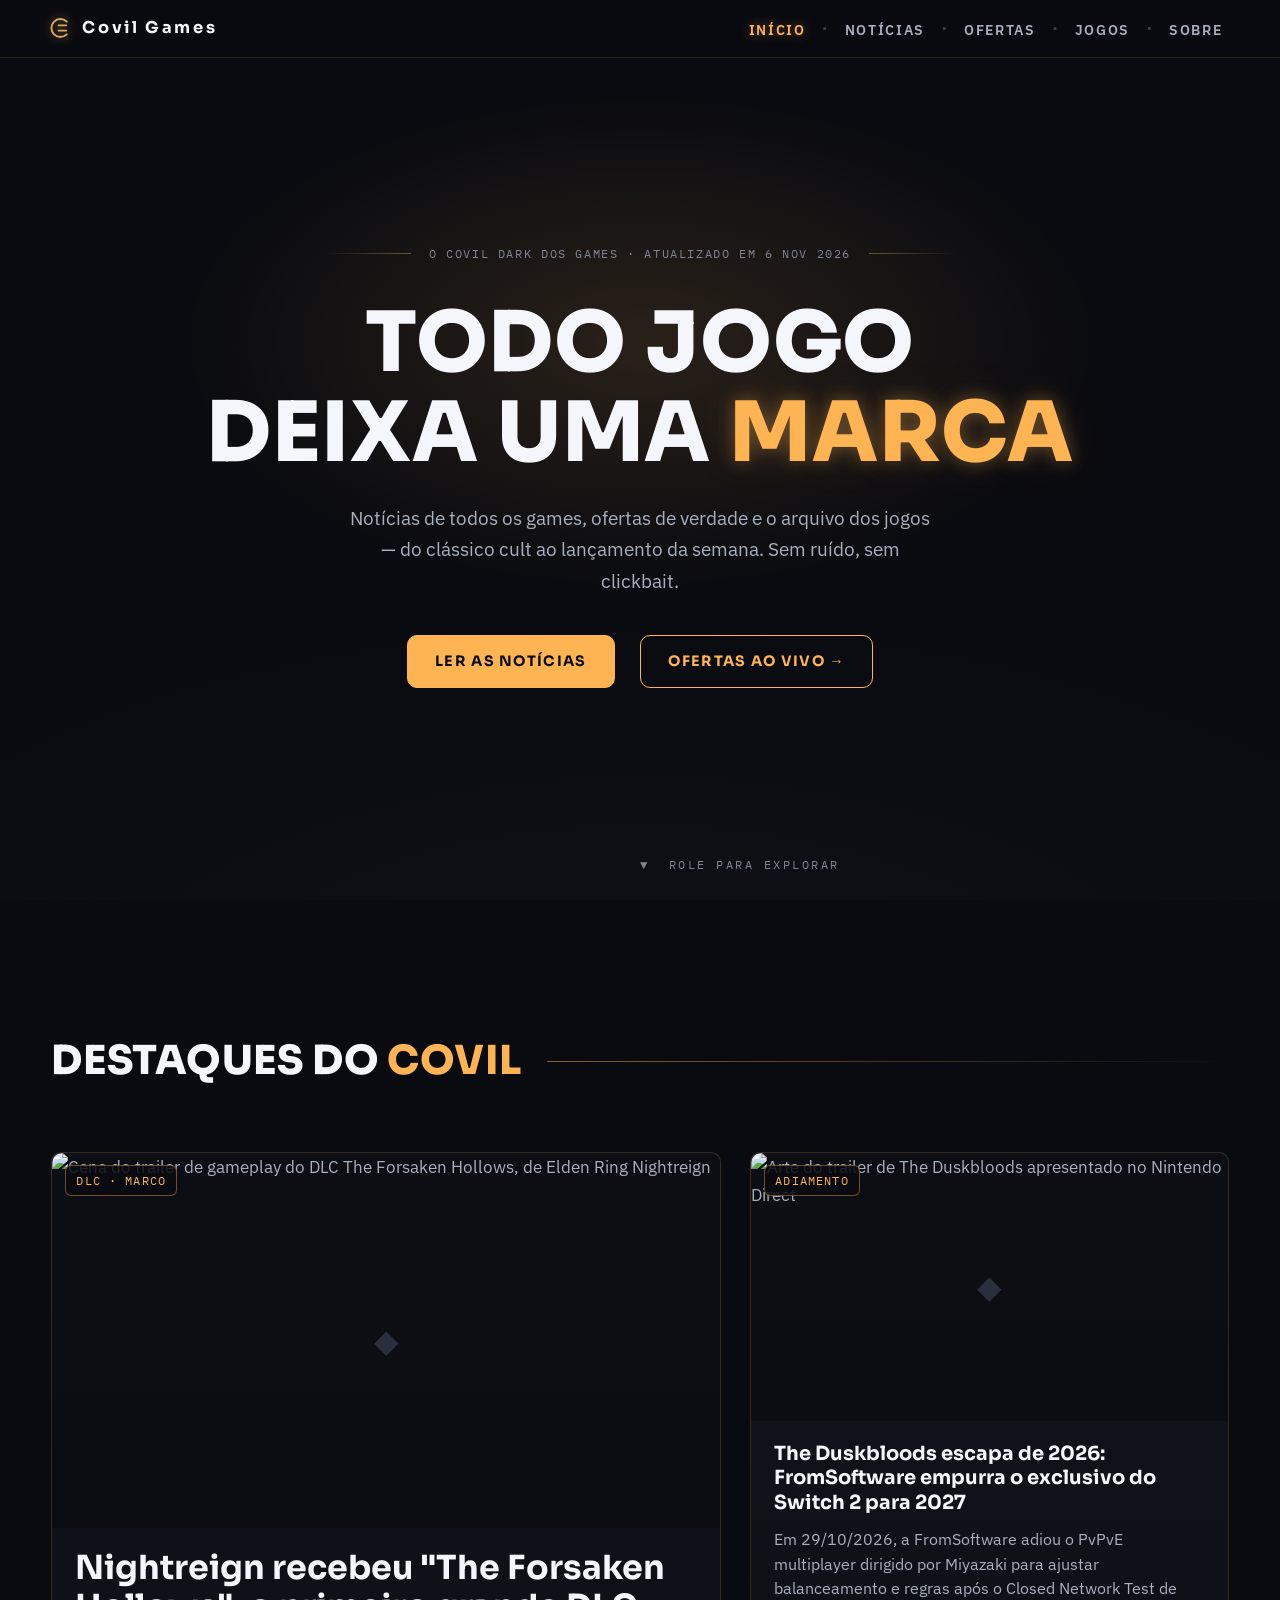
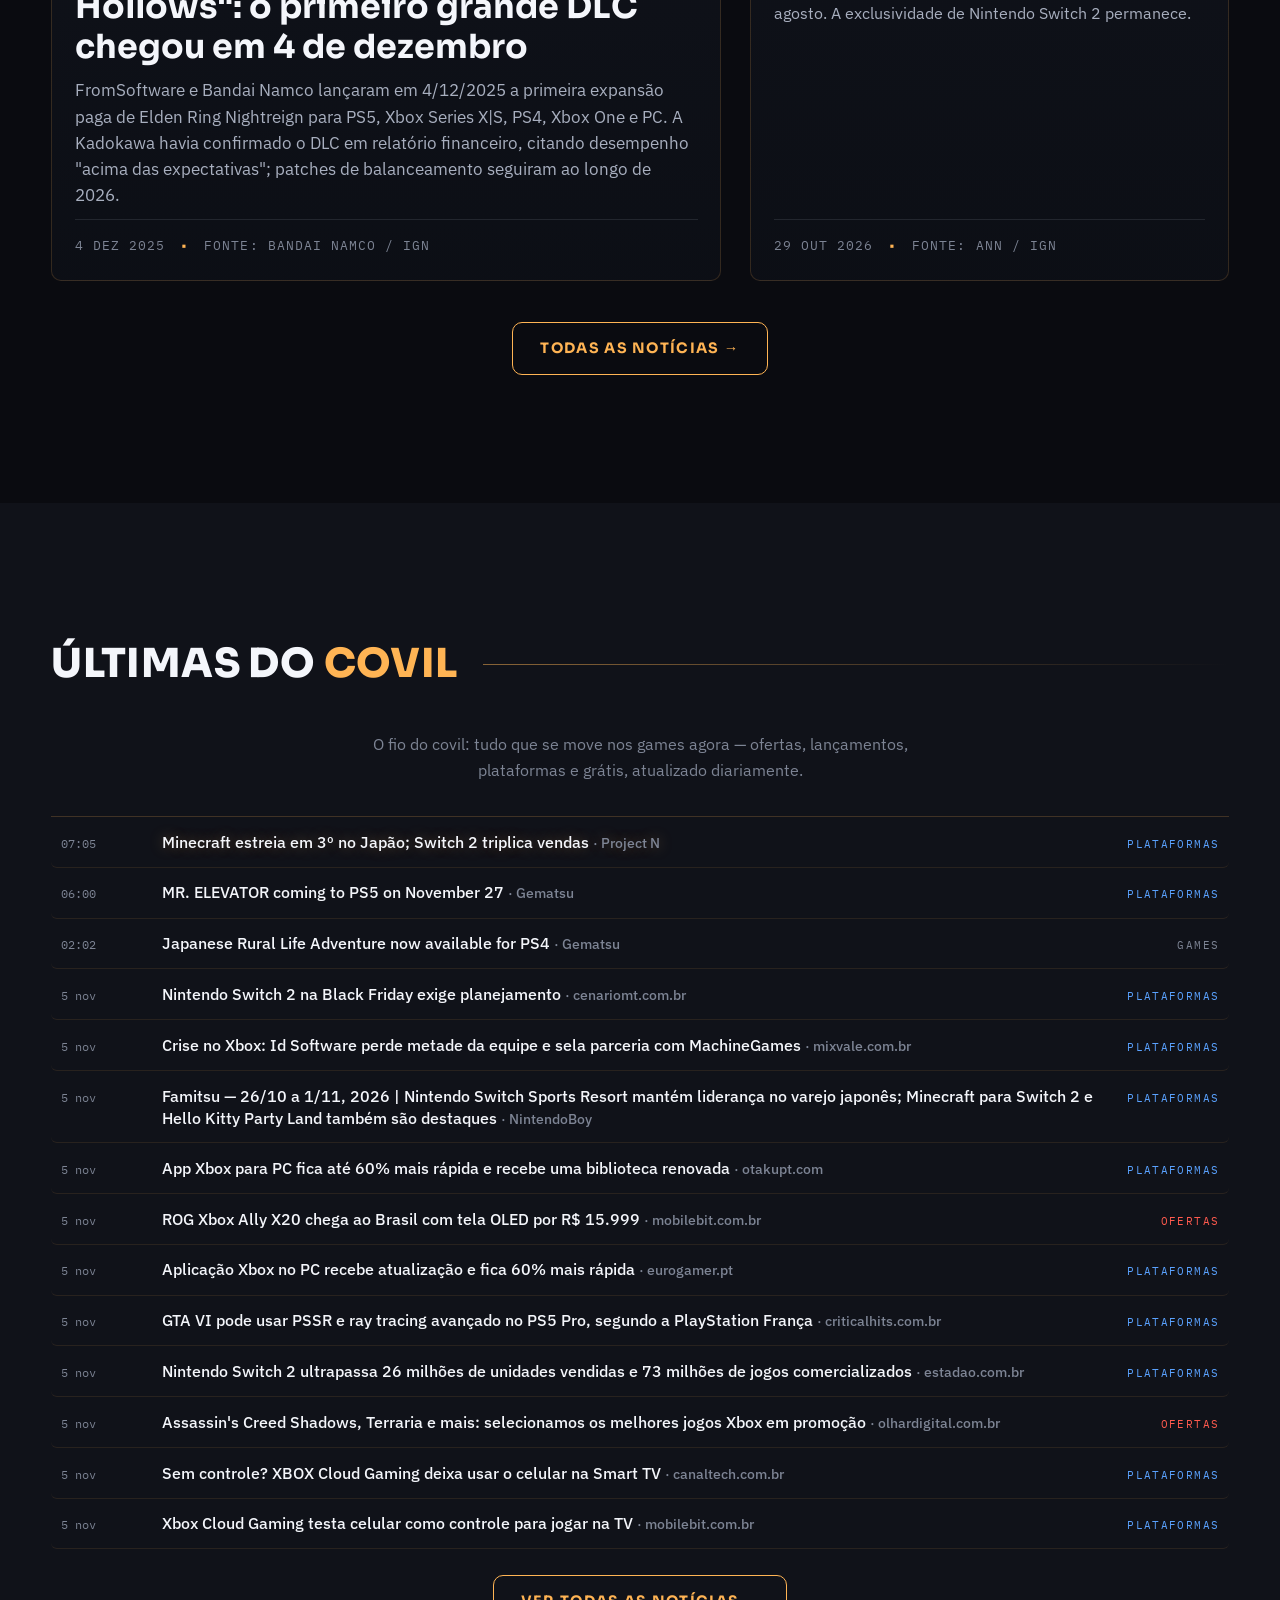
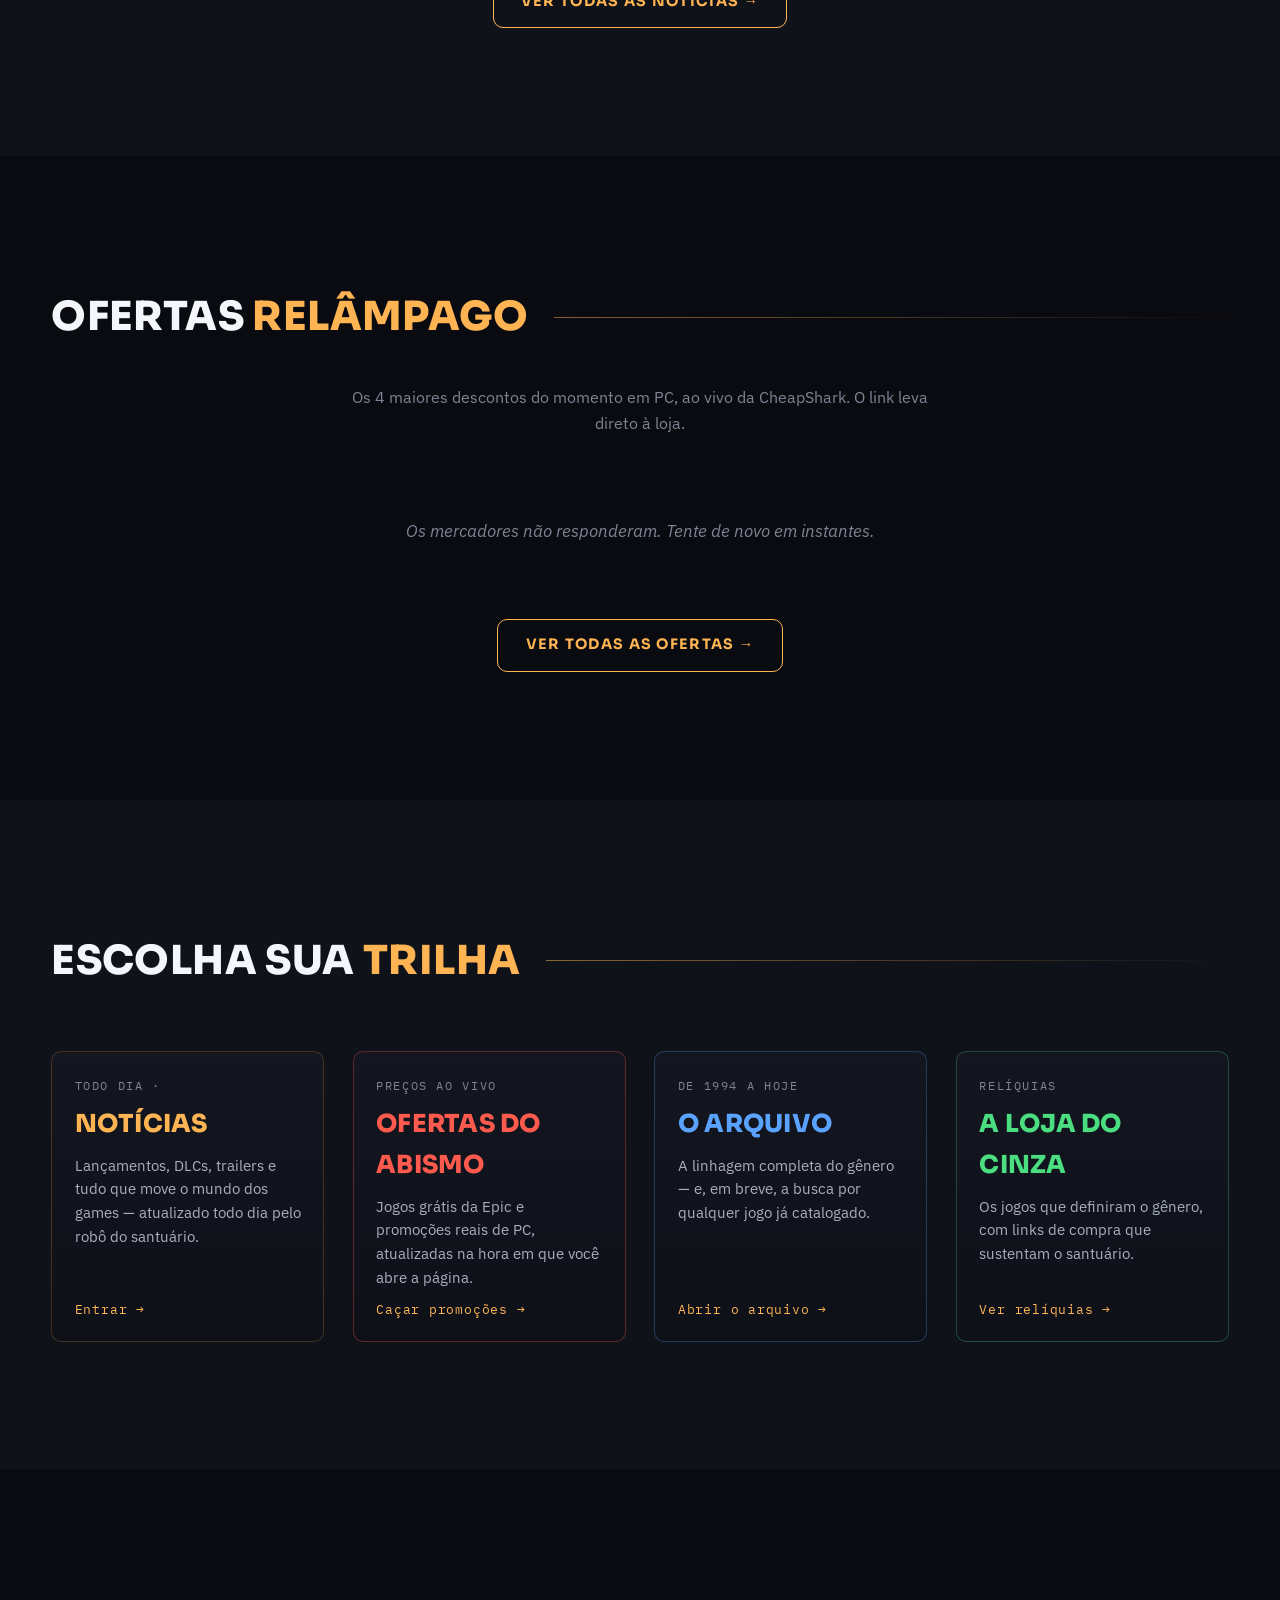
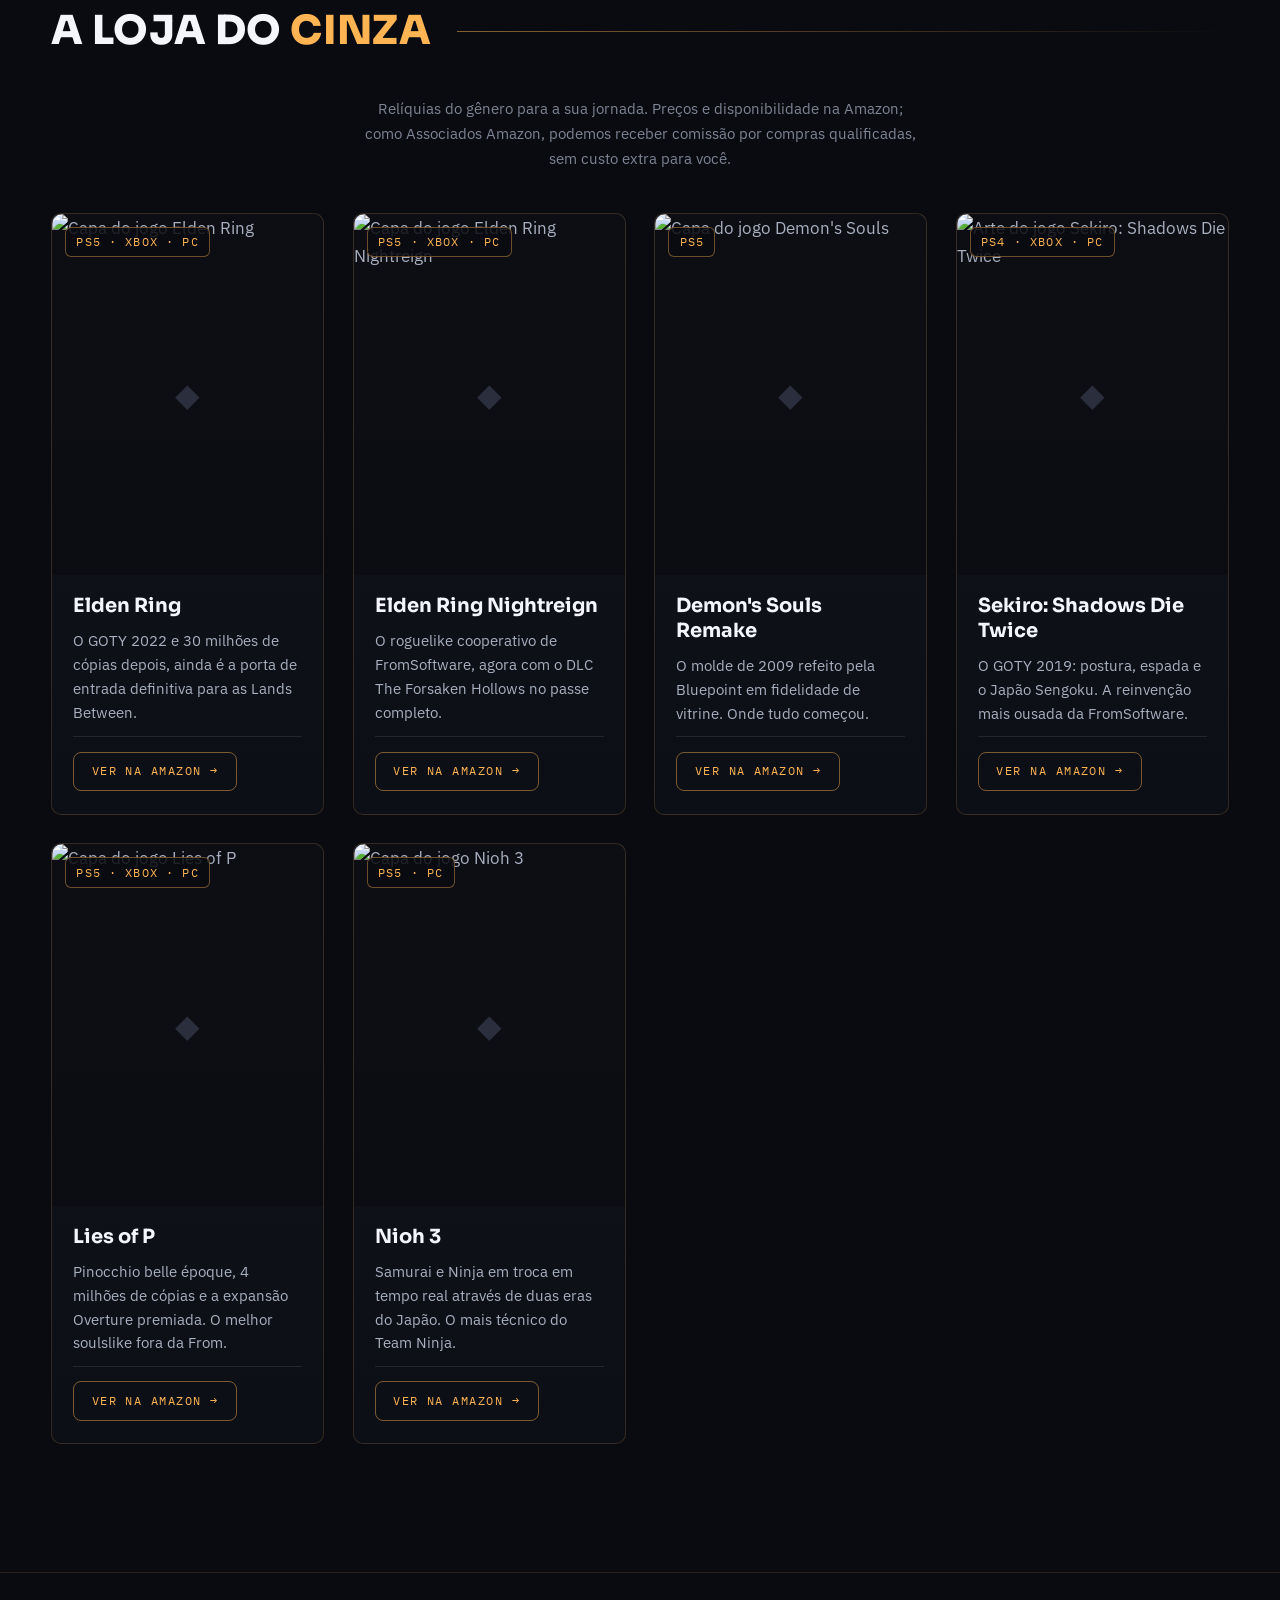
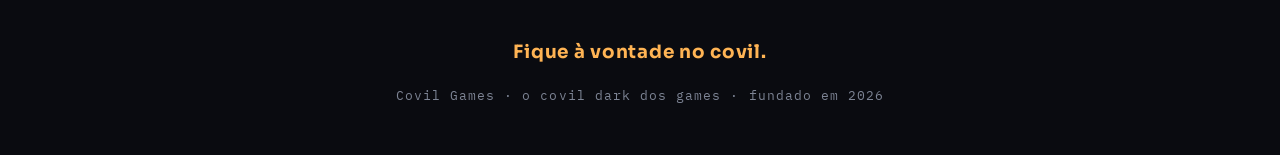
==== commit 9d70e12c: "feat: novo mundo visual Marquee do Covil — salão escuro, luz por território, Sora/Plex, glow real" ====
--- a/index.html
+++ b/index.html
@@ -8,16 +8,11 @@
 <link rel="icon" href="data:image/svg+xml,%3Csvg xmlns='http://www.w3.org/2000/svg' viewBox='0 0 32 32'%3E%3Crect width='32' height='32' fill='%230b0a08'/%3E%3Cpath d='M24 7a11 11 0 1 0 0 18' fill='none' stroke='%23d9a860' stroke-width='3' stroke-linecap='round'/%3E%3Cpath d='M14 13.5h9M14 18.5h9' stroke='%23d9a860' stroke-width='2.4' stroke-linecap='round'/%3E%3C/svg%3E">
 <link rel="preconnect" href="https://fonts.googleapis.com">
 <link rel="preconnect" href="https://fonts.gstatic.com" crossorigin>
-<link href="https://fonts.googleapis.com/css2?family=Cormorant+Garamond:ital,wght@0,600;0,700;1,600&family=EB+Garamond:ital,wght@0,400;0,500;0,600;1,400&display=swap" rel="stylesheet">
+<link href="https://fonts.googleapis.com/css2?family=Sora:wght@600;700;800&family=IBM+Plex+Sans:wght@400;500;600&family=IBM+Plex+Mono:wght@400;600&display=swap" rel="stylesheet">
 <link rel="stylesheet" href="styles.css">
 <noscript><style>.reveal{opacity:1;transform:none;filter:none}</style></noscript>
 </head>
 <body>
-
-<!-- atmosfera -->
-<canvas id="embers" aria-hidden="true"></canvas>
-<div class="fog-layer" aria-hidden="true"></div>
-<div class="fog-layer fog-layer--deep" aria-hidden="true"></div>
 
 <!-- navegação -->
 <header class="nav">
@@ -31,13 +26,13 @@
   <nav aria-label="Navegação principal">
     <ul class="nav__links">
       <li><a href="index.html" aria-current="page">Início</a></li>
-      <li class="nav__separator" aria-hidden="true">◆</li>
+      <li class="nav__separator" aria-hidden="true">▪</li>
       <li><a href="noticias.html">Notícias</a></li>
-      <li class="nav__separator" aria-hidden="true">◆</li>
+      <li class="nav__separator" aria-hidden="true">▪</li>
       <li><a href="ofertas.html">Ofertas</a></li>
-      <li class="nav__separator" aria-hidden="true">◆</li>
+      <li class="nav__separator" aria-hidden="true">▪</li>
       <li><a href="jogos.html">Jogos</a></li>
-      <li class="nav__separator" aria-hidden="true">◆</li>
+      <li class="nav__separator" aria-hidden="true">▪</li>
       <li><a href="sobre.html">Sobre</a></li>
     </ul>
   </nav>
@@ -47,14 +42,14 @@
 <section class="hero" id="topo">
   <div class="hero__inner">
     <p class="area-mark"><span>O covil dark dos games · <!-- UPDATED:START -->atualizado em 6 nov 2026<!-- UPDATED:END --></span></p>
-    <h1 class="hero__title">Todo jogo deixa<br>uma <em>marca</em></h1>
+    <h1 class="hero__title">Todo jogo<br>deixa uma <em>marca</em></h1>
     <p class="hero__dek">Notícias de todos os games, ofertas de verdade e o arquivo dos jogos — do clássico cult ao lançamento da semana. Sem ruído, sem clickbait.</p>
     <div class="hero__actions">
       <a class="btn" href="noticias.html">Ler as notícias</a>
-      <a class="btn btn--ghost" href="ofertas.html">Ofertas do abismo →</a>
-    </div>
-  </div>
-  <p class="hero__scroll" aria-hidden="true">▼ &nbsp;desça ao abismo</p>
+      <a class="btn btn--ghost" href="ofertas.html">Ofertas ao vivo →</a>
+    </div>
+  </div>
+  <p class="hero__scroll" aria-hidden="true">▼ &nbsp;role para explorar</p>
 </section>
 
 <main>
@@ -77,7 +72,7 @@
         <div class="card__body">
           <h3 class="card__title">Nightreign recebeu "The Forsaken Hollows": o primeiro grande DLC chegou em 4 de dezembro</h3>
           <p class="card__dek">FromSoftware e Bandai Namco lançaram em 4/12/2025 a primeira expansão paga de Elden Ring Nightreign para PS5, Xbox Series X|S, PS4, Xbox One e PC. A Kadokawa havia confirmado o DLC em relatório financeiro, citando desempenho "acima das expectativas"; patches de balanceamento seguiram ao longo de 2026.</p>
-          <p class="card__meta">4 dez 2025 <span class="diamond" aria-hidden="true">◆</span> Fonte: Bandai Namco / IGN</p>
+          <p class="card__meta">4 dez 2025 <span class="diamond" aria-hidden="true">▪</span> Fonte: Bandai Namco / IGN</p>
         </div>
         <a class="card__link" href="https://en.bandainamcoent.eu/elden-ring/elden-ring-nightreign/news" target="_blank" rel="noopener" aria-label="Ler a notícia completa na Bandai Namco (abre em nova aba)"></a>
       </article>
@@ -91,7 +86,7 @@
         <div class="card__body">
           <h3 class="card__title">The Duskbloods escapa de 2026: FromSoftware empurra o exclusivo do Switch 2 para 2027</h3>
           <p class="card__dek">Em 29/10/2026, a FromSoftware adiou o PvPvE multiplayer dirigido por Miyazaki para ajustar balanceamento e regras após o Closed Network Test de agosto. A exclusividade de Nintendo Switch 2 permanece.</p>
-          <p class="card__meta">29 out 2026 <span class="diamond" aria-hidden="true">◆</span> Fonte: ANN / IGN</p>
+          <p class="card__meta">29 out 2026 <span class="diamond" aria-hidden="true">▪</span> Fonte: ANN / IGN</p>
         </div>
         <a class="card__link" href="https://www.animenewsnetwork.com/news/2026-10-29/fromsoftware-delays-the-duskbloods-switch-2-game-to-2027/.243333" target="_blank" rel="noopener" aria-label="Ler a notícia completa no Anime News Network (abre em nova aba)"></a>
       </article>
@@ -359,7 +354,7 @@
 </main>
 
 <footer class="footer">
-  <p class="footer__line">Que a chama o guie, cinza.</p>
+  <p class="footer__line">Fique à vontade no covil.</p>
   <p class="footer__meta">Covil Games · o covil dark dos games · fundado em 2026</p>
 </footer>
 
--- a/styles.css
+++ b/styles.css
@@ -1,51 +1,56 @@
 /* ==========================================================================
-   GENA SOULS LIKE — "Inscrições de Firelink"
-   Mundo: preto-cinza profundo, ouro brasa, serifas monumentais.
-   Nenhum canto arredondado. Nenhuma sombra colorida. Uma cor só: a brasa.
+   COVIL GAMES — "Marquee do Covil"
+   Mundo: corredor de fliperama moderno — preto de salão, uma luz por
+   território (âmbar/vermelho/verde/azul), glow real só onde há vida.
    ========================================================================== */
 
 /* ---------- Tokens ---------- */
 :root {
-  /* Ground */
-  --ink:        #0b0a08;   /* o abismo — fundo da página */
-  --pit:        rgba(26, 22, 19, 0.65);  /* carta, topo */
-  --pit-deep:   rgba(20, 17, 14, 0.65);  /* carta, base */
-  --pit-2:      rgba(32, 26, 20, 0.8);   /* carta em hover, topo */
-  --pit-2-deep: rgba(22, 18, 15, 0.8);   /* carta em hover, base */
-  --pit-base:   #14110e;   /* superfície sombreada de seção */
-  --veil:       #0e0c0a;   /* véu sobre mídia */
+  /* Ground — o salão escuro */
+  --ink:        #0a0b10;   /* piso do corredor */
+  --pit:        rgba(21, 24, 34, 0.72);   /* painel de gabinete */
+  --pit-deep:   rgba(14, 16, 24, 0.72);
+  --pit-2:      rgba(28, 32, 46, 0.85);   /* painel em hover */
+  --pit-2-deep: rgba(18, 21, 31, 0.85);
+  --pit-base:   #101219;   /* seção sombreada */
+  --veil:       #0d0e14;   /* véu sobre mídia */
 
   /* Ink */
-  --ash:        #b3aca3;   /* corpo de texto  (7.9:1 sobre --ink) */
-  --ash-dim:    #8f877d;   /* meta, datas    (5.6:1 sobre --ink) */
-  --stone:      #d8d2c8;   /* títulos de leitura, dek do hero */
-
-  /* Fire — a única cor */
-  --ember:      #d9a860;   /* títulos de destaque, links ativos (8.2:1) */
-  --ember-hi:   #f0cd92;   /* hover, faísca viva */
-  --ember-deep: #8a6a34;   /* filetes, bordas (decoração, não texto) */
-
-  /* Acentos do portal — uma cor por território */
-  --flame:      #e07862;   /* ofertas, promoções, urgência (5.9:1) */
-  --jade:       #85c28f;   /* jogos grátis, metas positivas (7.4:1) */
-  --arcane:     #93abe4;   /* plataformas, ferramentas, busca (7.0:1) */
-
-  /* Mist */
-  --mist-1:     rgba(217, 168, 96, 0.05);
-  --mist-2:     rgba(216, 210, 200, 0.04);
+  --ash:        #a8afbf;   /* corpo de texto (7.6:1) */
+  --ash-dim:    #7d8494;   /* meta, datas (4.9:1) */
+  --stone:      #f4f6fb;   /* títulos de leitura — branco-fósforo */
+
+  /* Luzes do corredor — uma por território */
+  --ember:      #ffb454;   /* âmbar: notícias e marca (9.6:1) */
+  --ember-hi:   #ffd18a;   /* glow forte */
+  --ember-deep: #8a5a1e;   /* filetes âmbar */
+  --flame:      #ff5a4e;   /* ofertas (5.5:1) */
+  --flame-deep: #7a231d;
+  --jade:       #4ade80;   /* grátis (9.0:1) */
+  --jade-deep:  #1d5c34;
+  --arcane:     #5aa2ff;   /* plataformas, busca (6.8:1) */
+  --arcane-deep:#1e3f70;
+
+  /* Glow — só em elementos ativos */
+  --glow-ember:  0 0 18px rgba(255, 180, 84, 0.35), 0 0 46px rgba(255, 180, 84, 0.14);
+  --glow-flame:  0 0 18px rgba(255, 90, 78, 0.32), 0 0 46px rgba(255, 90, 78, 0.12);
+  --glow-jade:   0 0 18px rgba(74, 222, 128, 0.3), 0 0 46px rgba(74, 222, 128, 0.12);
+  --glow-arcane: 0 0 18px rgba(90, 162, 255, 0.3), 0 0 46px rgba(90, 162, 255, 0.12);
 
   /* Layout */
   --gutter:     clamp(1.25rem, 4vw, 3rem);
   --section-y:  clamp(4.5rem, 10vw, 8.5rem);
   --frame:      min(1200px, 92vw);
-
-  /* Type */
-  --screen:     "Cormorant Garamond", "Times New Roman", serif; /* mensagens de tela */
-  --read:       "EB Garamond", Georgia, serif;                  /* leitura e títulos */
+  --radius:     10px;
+
+  /* Type — o letreiro e a leitura */
+  --display:    "Sora", "Segoe UI", sans-serif;       /* letreiro, marquee */
+  --read:       "IBM Plex Sans", "Segoe UI", sans-serif; /* leitura */
+  --mono:       "IBM Plex Mono", Consolas, monospace;  /* dados: hora, preço, nota */
 
   /* Motion */
   --ease-out:   cubic-bezier(0.16, 1, 0.3, 1);
-  --slow:       900ms;
+  --slow:       700ms;
 }
 
 /* ---------- Reset de mundo ---------- */
@@ -62,130 +67,99 @@
   background: var(--ink);
   color: var(--ash);
   font-family: var(--read);
-  font-size: 1.125rem;
+  font-size: 1.0625rem;
   line-height: 1.65;
   -webkit-font-smoothing: antialiased;
   overflow-x: hidden;
 }
 
-::selection { background: var(--ember-deep); color: var(--ink); }
-
-/* Barra de rolagem — parte do mundo, não do navegador */
+::selection { background: var(--ember); color: var(--ink); }
+
+/* Barra de rolagem — parte do mundo */
 ::-webkit-scrollbar { width: 10px; background: var(--ink); }
 ::-webkit-scrollbar-track { background: var(--ink); }
 ::-webkit-scrollbar-thumb {
-  background: var(--ember-deep);
+  background: #2a2e3d;
   border: 2px solid var(--ink);
-}
-::-webkit-scrollbar-thumb:hover { background: var(--ember); }
-
-/* Foco visível no vocabulário do mundo */
+  border-radius: 5px;
+}
+::-webkit-scrollbar-thumb:hover { background: var(--ember-deep); }
+
 :focus-visible {
-  outline: 1px solid var(--ember);
-  outline-offset: 3px;
-}
-
-img { display: block; max-width: 100%; }
-a { color: var(--ember); text-decoration: none; }
-a:hover { color: var(--ember-hi); }
-
-/* ---------- Camada de atmosfera (fogueira global) ---------- */
-.fog-layer,
-#embers {
-  position: fixed;
-  inset: 0;
-  pointer-events: none;
-  z-index: 1;
-}
-
-#embers { z-index: 2; }
-
-.fog-layer {
-  background:
-    radial-gradient(ellipse 80% 55% at 50% -10%, var(--mist-2), transparent 70%),
-    radial-gradient(ellipse 60% 40% at 85% 110%, var(--mist-1), transparent 70%);
-  animation: fog-drift 26s var(--ease-out) infinite alternate;
-}
-
-.fog-layer--deep {
-  background:
-    radial-gradient(ellipse 70% 45% at 12% 60%, var(--mist-1), transparent 72%);
-  animation-duration: 38s;
-  animation-direction: alternate-reverse;
-}
-
-@keyframes fog-drift {
-  from { transform: translate3d(-2.5%, -1.5%, 0) scale(1.05); }
-  to   { transform: translate3d(2.5%, 1.5%, 0) scale(1.12); }
-}
-
-/* ==========================================================================
-   NAVEGAÇÃO — o balcão do santuário
+  outline: 2px solid var(--ember);
+  outline-offset: 2px;
+  border-radius: 2px;
+}
+
+/* ==========================================================================
+   NAVEGAÇÃO — a entrada do corredor
    ========================================================================== */
 .nav {
   position: fixed;
-  top: 0; left: 0; right: 0;
-  z-index: 20;
+  inset: 0 0 auto 0;
+  z-index: 40;
   display: flex;
   align-items: center;
   justify-content: space-between;
   gap: 1rem;
   padding: 0.9rem var(--gutter);
-  background: linear-gradient(to bottom, rgba(11, 10, 8, 0.92), rgba(11, 10, 8, 0.78));
-  border-bottom: 1px solid rgba(138, 106, 52, 0.35);
+  background: rgba(10, 11, 16, 0.88);
   backdrop-filter: blur(10px);
-  -webkit-backdrop-filter: blur(10px);
+  border-bottom: 1px solid rgba(255, 180, 84, 0.14);
 }
 
 .nav__sigil {
-  display: flex;
+  display: inline-flex;
   align-items: center;
-  gap: 0.7rem;
+  gap: 0.65rem;
   color: var(--stone);
-  font-family: var(--screen);
-  font-weight: 600;
-  font-size: 1.05rem;
-  letter-spacing: 0.32em;
-  text-transform: uppercase;
-}
-
-.nav__sigil:hover { color: var(--ember-hi); }
-
-.nav__sigil svg { flex: none; }
+  text-decoration: none;
+  font-family: var(--display);
+  font-weight: 700;
+  font-size: 1.02rem;
+  letter-spacing: 0.16em;
+}
+
+.nav__sigil svg { filter: drop-shadow(0 0 6px rgba(255, 180, 84, 0.5)); }
 
 .nav__links {
   display: flex;
   align-items: center;
-  gap: clamp(0.9rem, 2.4vw, 2rem);
+  gap: 0.5rem;
   list-style: none;
 }
 
 .nav__links a {
-  color: var(--ash-dim);
-  font-size: 0.92rem;
-  letter-spacing: 0.22em;
-  text-transform: uppercase;
-  padding: 0.35rem 0;
-  border-bottom: 1px solid transparent;
-  transition: color 300ms, border-color 300ms;
-}
-
-.nav__links a:hover {
-  color: var(--ember-hi);
-  border-bottom-color: var(--ember-deep);
-}
-
-.nav__separator { color: var(--ember-deep); font-size: 0.55rem; user-select: none; }
-
-@media (max-width: 720px) {
-  .nav__links { gap: 0.8rem; }
-  .nav__links a { font-size: 0.72rem; letter-spacing: 0.14em; }
+  color: var(--ash);
+  text-decoration: none;
+  font-size: 0.86rem;
+  font-weight: 600;
+  letter-spacing: 0.12em;
+  text-transform: uppercase;
+  padding: 0.35rem 0.6rem;
+  border-radius: 6px;
+  transition: color 250ms, background 250ms;
+}
+
+.nav__links a:hover { color: var(--ember); background: rgba(255, 180, 84, 0.08); }
+
+.nav__links a[aria-current="page"] {
+  color: var(--ember);
+  text-shadow: 0 0 12px rgba(255, 180, 84, 0.45);
+}
+
+.nav__separator { color: #3a3f50; font-size: 0.7rem; }
+
+@media (max-width: 760px) {
+  .nav { gap: 0.4rem; }
   .nav__separator { display: none; }
-  .nav__sigil span { display: none; } /* só o sigilo */
-}
-
-/* ==========================================================================
-   HERO — a mensagem de tela
+  .nav__links { gap: 0; flex-wrap: wrap; justify-content: flex-end; }
+  .nav__links a { padding: 0.32rem 0.34rem; font-size: 0.7rem; letter-spacing: 0.04em; }
+  .nav__sigil span { display: none; }
+}
+
+/* ==========================================================================
+   HERO — o letreiro do covil
    ========================================================================== */
 .hero {
   position: relative;
@@ -198,27 +172,38 @@
   isolation: isolate;
 }
 
-/* véu radial: a luz que morre no centro */
+/* luz do corredor atrás do letreiro */
 .hero::before {
   content: "";
   position: absolute;
   inset: 0;
   z-index: -1;
   background:
-    radial-gradient(ellipse 62% 48% at 50% 42%, rgba(217, 168, 96, 0.10), transparent 68%),
-    radial-gradient(ellipse 120% 90% at 50% 115%, rgba(20, 17, 14, 0.9), transparent 60%);
-}
-
-.hero__inner { max-width: 60rem; }
-
-/* anúncio de área: linha-diamante-linha */
+    radial-gradient(ellipse 55% 42% at 50% 38%, rgba(255, 180, 84, 0.13), transparent 65%),
+    radial-gradient(ellipse 120% 80% at 50% 115%, rgba(16, 18, 25, 0.95), transparent 60%);
+}
+
+.hero__inner {
+  max-width: 60rem;
+  width: 100%;
+  min-width: 0;
+}
+
+/* anúncio de área */
 .area-mark {
   display: flex;
   align-items: center;
   justify-content: center;
   gap: 1.1rem;
-  color: var(--ember);
+  color: var(--ash-dim);
   margin-bottom: clamp(1.4rem, 3vw, 2.2rem);
+  font-family: var(--mono);
+  font-size: 0.72rem;
+  letter-spacing: 0.1em;
+  text-transform: uppercase;
+  text-align: center;
+  flex-wrap: wrap;
+  max-width: 100%;
 }
 
 .area-mark::before,
@@ -226,48 +211,43 @@
   content: "";
   height: 1px;
   width: clamp(2.2rem, 8vw, 5.5rem);
-  background: linear-gradient(to var(--dir, right), transparent, var(--ember-deep));
+  background: linear-gradient(to var(--dir, right), transparent, rgba(255, 180, 84, 0.4));
 }
 
 .area-mark::after { --dir: left; }
 
-.area-mark span {
-  font-size: 0.95rem;
-  letter-spacing: 0.42em;
-  text-transform: uppercase;
-  text-indent: 0.42em; /* compensa o tracking na última letra */
-  color: var(--ash-dim);
-}
+.area-mark span { color: var(--ash-dim); letter-spacing: 0.14em; }
 
 .hero__title {
-  font-family: var(--screen);
-  font-weight: 700;
-  font-size: clamp(2.9rem, 8.2vw, 5.5rem);
-  line-height: 1.04;
-  letter-spacing: 0.045em;
+  font-family: var(--display);
+  font-weight: 800;
+  font-size: clamp(2.1rem, 11vw, 5.2rem);
+  line-height: 1.08;
+  letter-spacing: 0.01em;
   text-transform: uppercase;
   color: var(--stone);
-  text-wrap: balance;
-  /* revelação: a mensagem surge do véu */
-  animation: message-rise 1.4s var(--ease-out) both 200ms;
+  overflow-wrap: anywhere;
+  padding-inline: 0.2rem;
+  animation: marquee-rise 1.1s var(--ease-out) both 120ms;
 }
 
 .hero__title em {
   font-style: normal;
   color: var(--ember);
-}
-
-@keyframes message-rise {
-  from { opacity: 0; transform: translateY(26px); filter: blur(6px); }
+  text-shadow: var(--glow-ember);
+}
+
+@keyframes marquee-rise {
+  from { opacity: 0; transform: translateY(22px); filter: blur(6px); }
   to   { opacity: 1; transform: none; filter: blur(0); }
 }
 
 .hero__dek {
-  max-width: 52ch;
-  margin: 1.6rem auto 0;
+  max-width: 54ch;
+  margin: 1.5rem auto 0;
   color: var(--ash);
-  font-size: clamp(1.05rem, 1.6vw, 1.25rem);
-  animation: message-rise 1.4s var(--ease-out) both 420ms;
+  font-size: clamp(1.02rem, 1.5vw, 1.2rem);
+  animation: marquee-rise 1.1s var(--ease-out) both 300ms;
 }
 
 .hero__actions {
@@ -275,538 +255,64 @@
   flex-wrap: wrap;
   justify-content: center;
   gap: 1.1rem 1.6rem;
-  margin-top: 2.6rem;
-  animation: message-rise 1.4s var(--ease-out) both 640ms;
-}
-
-/* Botão primário: placa de ouro com borda dupla */
+  margin-top: 2.4rem;
+  animation: marquee-rise 1.1s var(--ease-out) both 480ms;
+}
+
+.hero__scroll {
+  position: absolute;
+  bottom: 1.6rem;
+  left: 50%;
+  transform: translateX(-50%);
+  color: var(--ash-dim);
+  font-family: var(--mono);
+  font-size: 0.78rem;
+  letter-spacing: 0.2em;
+  text-transform: uppercase;
+  animation: marquee-rise 1.1s var(--ease-out) both 700ms;
+}
+
+/* Hero de página interna */
+.hero--page {
+  min-height: 50svh;
+  padding-top: 9rem;
+}
+
+.hero--page .hero__title { font-size: clamp(2.3rem, 5.6vw, 4rem); }
+
+/* ---------- Botões ---------- */
 .btn {
   display: inline-block;
-  font-family: var(--read);
-  font-size: 0.95rem;
-  letter-spacing: 0.24em;
-  text-transform: uppercase;
-  padding: 0.95rem 2.2rem;
-  border: 1px solid var(--ember-deep);
-  box-shadow: inset 0 0 0 3px var(--ink), inset 0 0 0 4px var(--ember-deep);
-  color: var(--ember);
-  background: transparent;
-  transition: background 350ms, color 350ms, box-shadow 350ms;
-}
-
-.btn:hover {
+  padding: 0.85rem 1.7rem;
   background: var(--ember);
   color: var(--ink);
-  box-shadow: inset 0 0 0 3px var(--ink), inset 0 0 0 4px var(--ember);
+  border: 1px solid var(--ember);
+  border-radius: var(--radius);
+  font-family: var(--display);
+  font-size: 0.9rem;
+  font-weight: 700;
+  letter-spacing: 0.09em;
+  text-transform: uppercase;
+  text-decoration: none;
+  cursor: pointer;
+  transition: background 300ms, box-shadow 300ms, transform 300ms var(--ease-out);
+}
+
+.btn:hover {
+  background: var(--ember-hi);
+  border-color: var(--ember-hi);
+  box-shadow: var(--glow-ember);
+  transform: translateY(-2px);
 }
 
 .btn--ghost {
-  border-color: transparent;
-  box-shadow: none;
-  color: var(--ash-dim);
-  padding-inline: 0.4rem;
+  background: transparent;
+  color: var(--ember);
 }
 
 .btn--ghost:hover {
-  background: transparent;
+  background: rgba(255, 180, 84, 0.1);
   color: var(--ember-hi);
-}
-
-.hero__scroll {
-  position: absolute;
-  bottom: 2.2rem;
-  left: 50%;
-  transform: translateX(-50%);
-  color: var(--ash-dim);
-  font-size: 0.78rem;
-  letter-spacing: 0.3em;
-  text-transform: uppercase;
-  animation: ember-pulse 3.2s ease-in-out infinite;
-}
-
-@keyframes ember-pulse {
-  0%, 100% { opacity: 0.45; }
-  50%      { opacity: 1; }
-}
-
-/* ==========================================================================
-   SEÇÕES — cabeçalhos como placas de santuário
-   ========================================================================== */
-.section { padding: var(--section-y) 0; position: relative; }
-
-.section--shaded {
-  background:
-    linear-gradient(to bottom, transparent, rgba(20, 17, 14, 0.55) 12% 88%, transparent);
-}
-
-.frame {
-  width: var(--frame);
-  margin-inline: auto;
-}
-
-.section-head {
-  display: flex;
-  align-items: baseline;
-  gap: 1.4rem;
-  margin-bottom: clamp(2.4rem, 5vw, 4rem);
-}
-
-.section-head__title {
-  font-family: var(--screen);
-  font-weight: 700;
-  font-size: clamp(1.9rem, 3.6vw, 2.9rem);
-  letter-spacing: 0.06em;
-  color: var(--stone);
-  white-space: nowrap;
-}
-
-.section-head__title em { font-style: normal; color: var(--ember); }
-
-.section-head__rule {
-  flex: 1;
-  height: 1px;
-  background: linear-gradient(to right, var(--ember-deep), transparent);
-  transform: translateY(-0.4rem);
-}
-
-@media (max-width: 560px) {
-  .section-head { flex-wrap: wrap; }
-}
-
-/* ==========================================================================
-   INSCRIÇÕES (notícias) — cartas-descrição de item
-   ========================================================================== */
-.news__featured {
-  display: grid;
-  grid-template-columns: minmax(0, 7fr) minmax(0, 5fr);
-  gap: clamp(1.5rem, 3vw, 2.5rem);
-  margin-bottom: clamp(2.5rem, 5vw, 4rem);
-  align-items: stretch;
-}
-
-@media (max-width: 900px) {
-  .news__featured { grid-template-columns: 1fr; }
-}
-
-.news-grid {
-  display: grid;
-  grid-template-columns: repeat(auto-fill, minmax(min(21rem, 100%), 1fr));
-  gap: clamp(1.2rem, 2.4vw, 1.8rem);
-}
-
-/* A carta: borda dupla fina, canto chanfrado, sem raio */
-.card {
-  position: relative;
-  display: flex;
-  flex-direction: column;
-  background: linear-gradient(to bottom, var(--pit), var(--pit-deep));
-  border: 1px solid rgba(138, 106, 52, 0.5);
-  box-shadow: inset 0 0 0 1px rgba(11, 10, 8, 0.9);
-  clip-path: polygon(
-    10px 0, calc(100% - 10px) 0, 100% 10px,
-    100% calc(100% - 10px), calc(100% - 10px) 100%,
-    10px 100%, 0 calc(100% - 10px), 0 10px
-  );
-  transition: background 450ms, border-color 450ms, transform 450ms var(--ease-out);
-}
-
-.card:hover {
-  background: linear-gradient(to bottom, var(--pit-2), var(--pit-2-deep));
-  border-color: var(--ember);
-  transform: translateY(-3px);
-}
-
-/* fio de brasa varre o topo no hover */
-.card::before {
-  content: "";
-  position: absolute;
-  top: 0; left: 0;
-  height: 1px;
-  width: 100%;
-  background: linear-gradient(to right, transparent, var(--ember-hi), transparent);
-  opacity: 0;
-  transition: opacity 500ms;
-}
-
-.card:hover::before { opacity: 1; }
-
-.card__media {
-  position: relative;
-  aspect-ratio: 16 / 9;
-  overflow: hidden;
-  background: var(--veil);
-  border-bottom: 1px solid rgba(138, 106, 52, 0.4);
-}
-
-.card__media img {
-  width: 100%;
-  height: 100%;
-  object-fit: cover;
-  filter: saturate(0.82) contrast(1.04);
-  transition: transform 700ms var(--ease-out), filter 700ms;
-}
-
-.card:hover .card__media img {
-  transform: scale(1.035);
-  filter: saturate(1) contrast(1.05);
-}
-
-/* o véu escurece a mídia; no hover a névoa abre */
-.card__media::after {
-  content: "";
-  position: absolute;
-  inset: 0;
-  background: linear-gradient(to top, rgba(11, 10, 8, 0.55), transparent 55%);
-  transition: opacity 500ms;
-}
-
-.card:hover .card__media::after { opacity: 0.55; }
-
-.card__tag {
-  position: absolute;
-  top: 0.8rem;
-  left: 0.8rem;
-  z-index: 1;
-  color: var(--ember);
-  background: rgba(11, 10, 8, 0.85);
-  border: 1px solid var(--ember-deep);
-  padding: 0.28rem 0.7rem;
-  font-size: 0.72rem;
-  letter-spacing: 0.26em;
-  text-transform: uppercase;
-}
-
-.card__body {
-  display: flex;
-  flex-direction: column;
-  gap: 0.7rem;
-  padding: 1.4rem 1.5rem 1.6rem;
-  flex: 1;
-}
-
-.card__title {
-  font-family: var(--read);
-  font-weight: 600;
-  font-size: 1.42rem;
-  line-height: 1.22;
-  color: var(--stone);
-  text-wrap: balance;
-  transition: color 350ms;
-}
-
-.card:hover .card__title { color: var(--ember-hi); }
-
-.card__dek {
-  color: var(--ash);
-  font-size: 1.02rem;
-  line-height: 1.55;
-  flex: 1;
-}
-
-.card__meta {
-  display: flex;
-  align-items: center;
-  gap: 0.7rem;
-  color: var(--ash-dim);
-  font-size: 0.82rem;
-  letter-spacing: 0.14em;
-  text-transform: uppercase;
-  padding-top: 0.9rem;
-  border-top: 1px solid rgba(138, 106, 52, 0.28);
-  margin-top: 0.4rem;
-}
-
-.card__meta .diamond { color: var(--ember-deep); font-size: 0.55rem; }
-
-.card--featured .card__media { aspect-ratio: 16 / 10; }
-
-.card--featured .card__title {
-  font-family: var(--screen);
-  font-size: clamp(1.7rem, 2.6vw, 2.3rem);
-  letter-spacing: 0.02em;
-}
-
-/* quando a mídia falha, o véu engole o vazio */
-.media-failed::before {
-  content: "";
-  position: absolute;
-  inset: 0;
-  background:
-    radial-gradient(ellipse 70% 60% at 50% 45%, rgba(217, 168, 96, 0.07), transparent 70%),
-    var(--veil);
-}
-
-/* carta só de texto — a inscrição sem arte */
-.card--text {
-  background:
-    radial-gradient(ellipse 90% 70% at 50% 0%, rgba(217, 168, 96, 0.06), transparent 65%),
-    linear-gradient(to bottom, var(--pit), var(--pit-deep));
-}
-
-.card--text .card__body { padding-top: 1.8rem; }
-
-.card__link {
-  position: absolute;
-  inset: 0;
-  z-index: 2;
-  color: transparent;
-}
-
-.card__link:focus-visible {
-  outline: 1px solid var(--ember);
-  outline-offset: -5px;
-}
-
-/* ==========================================================================
-   CHAMAS QUE FALAM (vídeos) — altares de tela
-   ========================================================================== */
-.videos__grid {
-  display: grid;
-  grid-template-columns: repeat(auto-fit, minmax(min(24rem, 100%), 1fr));
-  gap: clamp(1.2rem, 2.4vw, 1.8rem);
-}
-
-.video {
-  position: relative;
-  border: 1px solid rgba(138, 106, 52, 0.5);
-  background: var(--veil);
-  clip-path: polygon(
-    10px 0, calc(100% - 10px) 0, 100% 10px,
-    100% calc(100% - 10px), calc(100% - 10px) 100%,
-    10px 100%, 0 calc(100% - 10px), 0 10px
-  );
-}
-
-.video__ratio { position: relative; aspect-ratio: 16 / 9; }
-
-.video iframe {
-  position: absolute;
-  inset: 0;
-  width: 100%;
-  height: 100%;
-  border: 0;
-}
-
-.video__facade {
-  position: absolute;
-  inset: 0;
-  width: 100%;
-  display: block;
-  padding: 0;
-  border: 0;
-  background: none;
-  cursor: pointer;
-  text-align: inherit;
-}
-
-.video__facade img {
-  width: 100%;
-  height: 100%;
-  object-fit: cover;
-  filter: saturate(0.8) brightness(0.85);
-  transition: filter 400ms, transform 700ms var(--ease-out);
-}
-
-.video__facade:hover img,
-.video__facade:focus-visible img {
-  filter: saturate(1) brightness(1);
-  transform: scale(1.02);
-}
-
-.video__play {
-  position: absolute;
-  top: 50%; left: 50%;
-  transform: translate(-50%, -50%);
-  width: 4.4rem;
-  height: 4.4rem;
-  display: grid;
-  place-items: center;
-  color: var(--ember);
-  border: 1px solid var(--ember-deep);
-  background: rgba(11, 10, 8, 0.72);
-  box-shadow: inset 0 0 0 3px rgba(11, 10, 8, 0.9), inset 0 0 0 4px var(--ember-deep);
-  transition: background 350ms, color 350ms;
-}
-
-.video__facade:hover .video__play {
-  background: var(--ember-deep);
-  color: var(--ink);
-}
-
-.video__caption {
-  padding: 1rem 1.3rem 1.2rem;
-  border-top: 1px solid rgba(138, 106, 52, 0.4);
-  color: var(--ash-dim);
-  font-size: 0.78rem;
-  letter-spacing: 0.1em;
-  text-transform: uppercase;
-}
-
-/* ==========================================================================
-   O ARQUIVO — o pergaminho das eras
-   ========================================================================== */
-.timeline {
-  position: relative;
-  max-width: 56rem;
-  margin-inline: auto;
-  padding-left: clamp(1.4rem, 4vw, 3rem);
-}
-
-/* a linha do tempo: um fio de ouro morto */
-.timeline::before {
-  content: "";
-  position: absolute;
-  top: 0.4rem; bottom: 0.4rem;
-  left: 0;
-  width: 1px;
-  background: linear-gradient(to bottom, transparent, var(--ember-deep) 6% 94%, transparent);
-}
-
-.era {
-  position: relative;
-  padding: 0 0 clamp(2.2rem, 4.5vw, 3.4rem) clamp(0.4rem, 2vw, 1.6rem);
-}
-
-/* nó diamante */
-.era::before {
-  content: "";
-  position: absolute;
-  top: 0.72rem;
-  left: calc(-1 * clamp(1.4rem, 4vw, 3rem));
-  width: 9px;
-  height: 9px;
-  transform: translateX(-4px) rotate(45deg);
-  background: var(--ink);
-  border: 1px solid var(--ember);
-}
-
-.era__year {
-  font-family: var(--screen);
-  font-weight: 700;
-  font-size: clamp(2.2rem, 4.5vw, 3.2rem);
-  line-height: 1;
-  color: var(--ember);
-  letter-spacing: 0.04em;
-}
-
-.era__game {
-  font-family: var(--read);
-  font-weight: 600;
-  font-size: clamp(1.25rem, 2vw, 1.55rem);
-  color: var(--stone);
-  margin-top: 0.5rem;
-}
-
-.era__fact {
-  display: flex;
-  flex-wrap: wrap;
-  gap: 0.35rem 0.9rem;
-  color: var(--ash-dim);
-  font-size: 0.82rem;
-  letter-spacing: 0.12em;
-  text-transform: uppercase;
-  margin-top: 0.45rem;
-}
-
-.era__note {
-  max-width: 62ch;
-  color: var(--ash);
-  margin-top: 0.55rem;
-}
-
-/* ==========================================================================
-   SOBRE O SANTUÁRIO
-   ========================================================================== */
-.about {
-  max-width: 46rem;
-  margin-inline: auto;
-  text-align: center;
-}
-
-.about .bonfire-sigil { margin-inline: auto; margin-bottom: 1.6rem; }
-
-.about .about__title { text-align: center; }
-
-.about p { margin-top: 1.1rem; text-wrap: pretty; }
-
-.about .about__disclaimer {
-  color: var(--ash-dim);
-  font-size: 0.92rem;
-}
-
-/* ==========================================================================
-   RODAPÉ — as últimas chamas
-   ========================================================================== */
-.footer {
-  border-top: 1px solid rgba(138, 106, 52, 0.4);
-  padding: 3rem var(--gutter) 3.4rem;
-  text-align: center;
-}
-
-.footer__line {
-  font-family: var(--screen);
-  font-size: 1.25rem;
-  color: var(--ash-dim);
-  letter-spacing: 0.14em;
-}
-
-.footer__meta {
-  margin-top: 1.1rem;
-  color: var(--ash-dim);
-  font-size: 0.85rem;
-  letter-spacing: 0.1em;
-}
-
-/* ==========================================================================
-   A LOJA DO CINZA — relíquias com links de afiliado
-   ========================================================================== */
-.shop__note {
-  max-width: 62ch;
-  margin: -1.6rem auto 2.6rem;
-  text-align: center;
-  color: var(--ash-dim);
-  font-size: 0.95rem;
-  font-style: italic;
-}
-
-.shop__grid {
-  display: grid;
-  grid-template-columns: repeat(auto-fill, minmax(min(15rem, 100%), 1fr));
-  gap: clamp(1.2rem, 2.4vw, 1.8rem);
-}
-
-.card--product .card__media--portrait {
-  aspect-ratio: 3 / 4;
-}
-
-.card--product .card__media--portrait img {
-  object-position: top center;
-}
-
-.card--product .card__body {
-  padding: 1.2rem 1.3rem 1.4rem;
-}
-
-.card--product .card__title { font-size: 1.25rem; }
-
-.card--product .card__dek { font-size: 0.98rem; }
-
-.product__cta {
-  position: relative;
-  z-index: 3;               /* acima da carta-link que cobre o card */
-  display: inline-block;
-  color: var(--ember);
-  border: 1px solid var(--ember-deep);
-  padding: 0.5rem 1rem;
-  font-size: 0.78rem;
-  letter-spacing: 0.2em;
-  text-transform: uppercase;
-  transition: background 350ms, color 350ms;
-}
-
-.product__cta:hover {
-  background: var(--ember);
-  color: var(--ink);
 }
 
 /* ---------- Utilitários ---------- */
@@ -824,21 +330,425 @@
 
 .home__more { margin-top: 2.6rem; text-align: center; }
 
-/* ---------- Hero de página interna (menor que o da home) ---------- */
-.hero--page {
-  min-height: 52svh;
-  padding-top: 9rem;
-}
-
-.hero--page .hero__title { font-size: clamp(2.4rem, 6vw, 4.2rem); }
-
-/* ---------- Estado atual da navegação ---------- */
-.nav__links a[aria-current="page"] {
+/* ---------- Seções ---------- */
+.section { padding: var(--section-y) 0; }
+
+.section--shaded { background: var(--pit-base); }
+
+.frame {
+  width: var(--frame);
+  margin-inline: auto;
+}
+
+.section-head {
+  display: flex;
+  align-items: center;
+  gap: 1.6rem;
+  margin-bottom: clamp(2.2rem, 5vw, 3.6rem);
+}
+
+.section-head__title {
+  font-family: var(--display);
+  font-weight: 800;
+  font-size: clamp(1.7rem, 3.4vw, 2.5rem);
+  letter-spacing: 0.01em;
+  color: var(--stone);
+  text-transform: uppercase;
+}
+
+.section-head__title em {
+  font-style: normal;
   color: var(--ember);
-  border-bottom: 1px solid var(--ember-deep);
-}
-
-/* ---------- Cartas de trilha (home) ---------- */
+}
+
+.section-head__rule {
+  flex: 1;
+  height: 1px;
+  background: linear-gradient(to right, rgba(255, 180, 84, 0.5), transparent);
+}
+
+/* ==========================================================================
+   CARTAS — os gabinetes
+   ========================================================================== */
+.card {
+  position: relative;
+  display: flex;
+  flex-direction: column;
+  background: linear-gradient(to bottom, var(--pit), var(--pit-deep));
+  border: 1px solid rgba(255, 180, 84, 0.16);
+  border-radius: var(--radius);
+  transition: border-color 350ms, box-shadow 350ms, transform 350ms var(--ease-out);
+}
+
+.card:hover {
+  border-color: rgba(255, 180, 84, 0.55);
+  box-shadow: var(--glow-ember);
+  transform: translateY(-3px);
+}
+
+.card__media {
+  position: relative;
+  aspect-ratio: 16 / 9;
+  overflow: hidden;
+  border-radius: var(--radius) var(--radius) 0 0;
+  background: var(--veil);
+}
+
+.card__media img {
+  width: 100%;
+  height: 100%;
+  object-fit: cover;
+  display: block;
+  transition: transform 600ms var(--ease-out);
+}
+
+.card:hover .card__media img { transform: scale(1.04); }
+
+.card__media::after {
+  content: "";
+  position: absolute;
+  inset: 0;
+  background: linear-gradient(to top, rgba(10, 11, 16, 0.55), transparent 45%);
+}
+
+.card__tag {
+  position: absolute;
+  top: 0.8rem;
+  left: 0.8rem;
+  z-index: 2;
+  padding: 0.3rem 0.65rem;
+  color: var(--ember);
+  background: rgba(10, 11, 16, 0.85);
+  border: 1px solid rgba(255, 180, 84, 0.4);
+  border-radius: 6px;
+  font-family: var(--mono);
+  font-size: 0.72rem;
+  letter-spacing: 0.1em;
+  text-transform: uppercase;
+}
+
+.card__tag--flame { color: var(--flame); border-color: rgba(255, 90, 78, 0.45); }
+.card__tag--jade { color: var(--jade); border-color: rgba(74, 222, 128, 0.4); }
+.card__tag--arcane { color: var(--arcane); border-color: rgba(90, 162, 255, 0.4); }
+
+.card__body {
+  display: flex;
+  flex-direction: column;
+  gap: 0.65rem;
+  padding: 1.3rem 1.4rem 1.5rem;
+  flex: 1;
+}
+
+.card__title {
+  color: var(--stone);
+  font-family: var(--display);
+  font-size: 1.22rem;
+  font-weight: 700;
+  line-height: 1.28;
+}
+
+.card--featured .card__title {
+  font-size: clamp(1.5rem, 2.6vw, 2.1rem);
+  line-height: 1.18;
+}
+
+a.card__title { text-decoration: none; }
+
+.card__dek {
+  color: var(--ash);
+  font-size: 1rem;
+  line-height: 1.55;
+}
+
+.card--featured .card__dek { font-size: 1.06rem; }
+
+.card__meta {
+  margin-top: auto;
+  padding-top: 0.9rem;
+  border-top: 1px solid rgba(168, 175, 191, 0.14);
+  color: var(--ash-dim);
+  font-family: var(--mono);
+  font-size: 0.8rem;
+  letter-spacing: 0.08em;
+  text-transform: uppercase;
+}
+
+.card__meta .diamond { color: var(--ember); margin-inline: 0.4rem; }
+
+.card__link {
+  position: absolute;
+  inset: 0;
+  z-index: 1;
+}
+
+/* carta destaque 7/5 */
+.news__featured {
+  display: grid;
+  grid-template-columns: 7fr 5fr;
+  gap: clamp(1.2rem, 2.4vw, 1.8rem);
+  margin-bottom: clamp(1.6rem, 3vw, 2.4rem);
+}
+
+@media (max-width: 820px) {
+  .news__featured { grid-template-columns: 1fr; }
+}
+
+.news-grid {
+  display: grid;
+  grid-template-columns: repeat(3, 1fr);
+  gap: clamp(1.2rem, 2.4vw, 1.8rem);
+}
+
+@media (max-width: 1020px) { .news-grid { grid-template-columns: repeat(2, 1fr); } }
+@media (max-width: 640px)  { .news-grid { grid-template-columns: 1fr; } }
+
+/* carta só de texto */
+.card--text {
+  background:
+    radial-gradient(ellipse 90% 70% at 50% 0%, rgba(255, 180, 84, 0.05), transparent 65%),
+    linear-gradient(to bottom, var(--pit), var(--pit-deep));
+}
+
+/* ==========================================================================
+   FIO DE NOTÍCIAS — o chase light do covil
+   ========================================================================== */
+.wire {
+  display: grid;
+  gap: 0;
+  border-top: 1px solid rgba(255, 180, 84, 0.2);
+}
+
+.wire__item {
+  position: relative;
+  display: grid;
+  grid-template-columns: auto 1fr auto;
+  align-items: baseline;
+  gap: 1.1rem;
+  padding: 0.85rem 0.6rem;
+  border-bottom: 1px solid rgba(255, 180, 84, 0.1);
+  border-radius: 6px;
+  transition: background 250ms;
+}
+
+.wire__item:hover { background: rgba(28, 32, 46, 0.6); }
+
+.wire__time {
+  color: var(--ash-dim);
+  font-family: var(--mono);
+  font-size: 0.78rem;
+  white-space: nowrap;
+  min-width: 5.2rem;
+}
+
+.wire__title {
+  color: var(--stone);
+  font-family: var(--read);
+  font-size: 1.02rem;
+  font-weight: 500;
+  line-height: 1.35;
+}
+
+.wire__item:hover .wire__title { color: var(--ember-hi); }
+
+.wire__src { color: var(--ash-dim); font-size: 0.9rem; }
+
+/* chase light: o item mais novo brilha */
+.wire__item:first-child .wire__title {
+  text-shadow: 0 0 14px rgba(255, 180, 84, 0.35);
+}
+
+.wire__cat {
+  color: var(--ash-dim);
+  font-family: var(--mono);
+  font-size: 0.7rem;
+  letter-spacing: 0.12em;
+  text-transform: uppercase;
+  white-space: nowrap;
+}
+
+.wire__cat--ofertas { color: var(--flame); }
+.wire__cat--gratis { color: var(--jade); }
+.wire__cat--plataformas { color: var(--arcane); }
+
+.wire__link {
+  position: absolute;
+  inset: 0;
+}
+
+.wire__more {
+  margin-top: 1.6rem;
+  text-align: center;
+}
+
+/* ==========================================================================
+   OFERTAS — as placas vermelhas
+   ========================================================================== */
+.deals__note {
+  max-width: 62ch;
+  margin: -1.4rem auto 2rem;
+  text-align: center;
+  color: var(--ash-dim);
+  font-size: 0.98rem;
+}
+
+.deals__search {
+  display: flex;
+  gap: 0.8rem;
+  max-width: 34rem;
+  margin: 0 auto 2.6rem;
+}
+
+.deals__input {
+  flex: 1;
+  padding: 0.75rem 1rem;
+  color: var(--stone);
+  background: rgba(16, 18, 25, 0.9);
+  border: 1px solid rgba(90, 162, 255, 0.35);
+  border-radius: var(--radius);
+  font-family: var(--read);
+  font-size: 1rem;
+}
+
+.deals__input:focus-visible {
+  outline: 2px solid var(--arcane);
+  outline-offset: 2px;
+}
+
+.deals__input::placeholder { color: var(--ash-dim); }
+
+.deals__grid {
+  display: grid;
+  grid-template-columns: repeat(auto-fill, minmax(min(17rem, 100%), 1fr));
+  gap: clamp(1.2rem, 2.4vw, 1.8rem);
+}
+
+.deals__grid--four {
+  grid-template-columns: repeat(auto-fill, minmax(min(19rem, 100%), 1fr));
+}
+
+.deals__loading,
+.deals__empty {
+  grid-column: 1 / -1;
+  margin: 3rem auto;
+  color: var(--ash-dim);
+  font-style: italic;
+  text-align: center;
+}
+
+.deal {
+  position: relative;
+  display: flex;
+  flex-direction: column;
+  background: linear-gradient(to bottom, var(--pit), var(--pit-deep));
+  border: 1px solid rgba(255, 90, 78, 0.22);
+  border-radius: var(--radius);
+  transition: border-color 350ms, box-shadow 350ms, transform 350ms var(--ease-out);
+}
+
+.deal:hover {
+  border-color: rgba(255, 90, 78, 0.6);
+  box-shadow: var(--glow-flame);
+  transform: translateY(-3px);
+}
+
+.deal__media {
+  aspect-ratio: 16 / 9;
+  overflow: hidden;
+  border-radius: var(--radius) var(--radius) 0 0;
+  background: var(--veil);
+}
+
+.deal__media img {
+  width: 100%;
+  height: 100%;
+  object-fit: cover;
+  display: block;
+}
+
+.deal__body {
+  display: flex;
+  flex-direction: column;
+  gap: 0.5rem;
+  padding: 1.1rem 1.2rem 1.3rem;
+  flex: 1;
+}
+
+.deal__store {
+  color: var(--ash-dim);
+  font-family: var(--mono);
+  font-size: 0.72rem;
+  letter-spacing: 0.12em;
+  text-transform: uppercase;
+}
+
+.deal__title {
+  color: var(--stone);
+  font-family: var(--display);
+  font-size: 1.08rem;
+  font-weight: 700;
+  line-height: 1.3;
+}
+
+.deal__price {
+  display: flex;
+  align-items: baseline;
+  gap: 0.6rem;
+  margin-top: auto;
+}
+
+.deal__now {
+  color: var(--flame);
+  font-family: var(--mono);
+  font-size: 1.3rem;
+  font-weight: 700;
+}
+
+.deal__was {
+  color: var(--ash-dim);
+  text-decoration: line-through;
+  font-size: 0.88rem;
+}
+
+.deal__free {
+  color: var(--jade);
+  font-family: var(--mono);
+  font-size: 1.3rem;
+  font-weight: 700;
+}
+
+.deal--free { border-color: rgba(74, 222, 128, 0.3); }
+.deal--free:hover { border-color: var(--jade); box-shadow: var(--glow-jade); }
+
+.deal__ends {
+  color: var(--ash-dim);
+  font-family: var(--mono);
+  font-size: 0.78rem;
+}
+
+.deal__link {
+  position: absolute;
+  inset: 0;
+  z-index: 1;
+}
+
+/* ---------- Busca RAWG/IGDB ---------- */
+.game-card .deal__media--portrait { aspect-ratio: 3 / 4; }
+
+.game-card .deal__media--portrait img { object-position: top center; }
+
+.game-card__date { color: var(--ash-dim); font-family: var(--mono); font-size: 0.85rem; }
+
+.game-card__rating { color: var(--ember); font-family: var(--mono); font-size: 0.9rem; }
+
+.game-card__note {
+  color: var(--ash);
+  font-size: 0.92rem;
+  line-height: 1.5;
+}
+
+/* ==========================================================================
+   TRILHAS — os gabinetes do corredor
+   ========================================================================== */
 .cat-grid {
   display: grid;
   grid-template-columns: repeat(auto-fill, minmax(min(16rem, 100%), 1fr));
@@ -853,308 +763,341 @@
   min-height: 13rem;
   padding: 1.5rem 1.4rem 1.3rem;
   background: linear-gradient(to bottom, var(--pit), var(--pit-deep));
-  border: 1px solid rgba(138, 106, 52, 0.5);
-  box-shadow: inset 0 0 0 1px rgba(11, 10, 8, 0.9);
-  clip-path: polygon(
-    10px 0, calc(100% - 10px) 0, 100% 10px,
-    100% calc(100% - 10px), calc(100% - 10px) 100%,
-    10px 100%, 0 calc(100% - 10px), 0 10px
-  );
-  transition: background 450ms, border-color 450ms, transform 450ms var(--ease-out);
+  border: 1px solid rgba(255, 180, 84, 0.2);
+  border-radius: var(--radius);
+  text-decoration: none;
+  transition: border-color 350ms, box-shadow 350ms, transform 350ms var(--ease-out);
 }
 
 .cat-card:hover {
-  background: linear-gradient(to bottom, var(--pit-2), var(--pit-2-deep));
-  border-color: var(--ember);
+  border-color: rgba(255, 180, 84, 0.6);
+  box-shadow: var(--glow-ember);
   transform: translateY(-3px);
 }
 
-.cat-card--ember { border-color: var(--ember-deep); }
-
-.cat-card--flame { border-color: rgba(224, 120, 98, 0.55); }
-.cat-card--flame:hover { border-color: var(--flame); }
+.cat-card--flame { border-color: rgba(255, 90, 78, 0.3); }
+.cat-card--flame:hover { border-color: var(--flame); box-shadow: var(--glow-flame); }
 .cat-card--flame .cat-card__title { color: var(--flame); }
 
-.cat-card--arcane { border-color: rgba(147, 171, 228, 0.45); }
-.cat-card--arcane:hover { border-color: var(--arcane); }
+.cat-card--arcane { border-color: rgba(90, 162, 255, 0.28); }
+.cat-card--arcane:hover { border-color: var(--arcane); box-shadow: var(--glow-arcane); }
 .cat-card--arcane .cat-card__title { color: var(--arcane); }
 
-.cat-card--jade { border-color: rgba(133, 194, 143, 0.45); }
-.cat-card--jade:hover { border-color: var(--jade); }
+.cat-card--jade { border-color: rgba(74, 222, 128, 0.28); }
+.cat-card--jade:hover { border-color: var(--jade); box-shadow: var(--glow-jade); }
 .cat-card--jade .cat-card__title { color: var(--jade); }
 
 .cat-card__kicker {
   color: var(--ash-dim);
+  font-family: var(--mono);
   font-size: 0.72rem;
   letter-spacing: 0.14em;
   text-transform: uppercase;
 }
 
 .cat-card__title {
-  color: var(--stone);
-  font-family: var(--screen);
-  font-size: 1.7rem;
-  font-weight: 600;
-}
-
-.cat-card--ember .cat-card__title { color: var(--ember); }
+  color: var(--ember);
+  font-family: var(--display);
+  font-size: 1.55rem;
+  font-weight: 800;
+  letter-spacing: 0.01em;
+  text-transform: uppercase;
+}
 
 .cat-card__dek {
   color: var(--ash);
-  font-size: 0.98rem;
+  font-size: 0.96rem;
   line-height: 1.55;
 }
 
 .cat-card__go {
   margin-top: auto;
   color: var(--ember);
-  font-size: 0.85rem;
-  letter-spacing: 0.08em;
-}
-
-/* ---------- Página de ofertas ---------- */
-.deals__note {
-  max-width: 62ch;
-  margin: -1.4rem auto 2rem;
-  text-align: center;
-  color: var(--ash-dim);
-  font-size: 0.98rem;
-  font-style: italic;
-}
-
-.deals__search {
-  display: flex;
-  gap: 0.8rem;
-  max-width: 34rem;
-  margin: 0 auto 2.6rem;
-}
-
-.deals__input {
-  flex: 1;
-  padding: 0.75rem 1rem;
-  color: var(--stone);
-  background: rgba(20, 17, 14, 0.85);
-  border: 1px solid rgba(138, 106, 52, 0.5);
-  font-family: var(--read);
-  font-size: 1rem;
-}
-
-.deals__input:focus-visible {
-  outline: 2px solid var(--ember);
-  outline-offset: 2px;
-}
-
-.deals__input::placeholder { color: var(--ash-dim); }
-
-.deals__grid {
+  font-family: var(--mono);
+  font-size: 0.82rem;
+  letter-spacing: 0.06em;
+}
+
+/* ==========================================================================
+   VÍDEOS — os altares de tela
+   ========================================================================== */
+.videos-grid {
   display: grid;
-  grid-template-columns: repeat(auto-fill, minmax(min(17rem, 100%), 1fr));
+  grid-template-columns: repeat(3, 1fr);
   gap: clamp(1.2rem, 2.4vw, 1.8rem);
 }
 
-.deals__loading,
-.deals__empty {
-  grid-column: 1 / -1;
-  margin: 3rem auto;
-  color: var(--ash-dim);
-  font-style: italic;
-  text-align: center;
-}
-
-.deal {
+@media (max-width: 1020px) { .videos-grid { grid-template-columns: repeat(2, 1fr); } }
+@media (max-width: 640px)  { .videos-grid { grid-template-columns: 1fr; } }
+
+.video__ratio {
   position: relative;
-  display: flex;
-  flex-direction: column;
-  background: linear-gradient(to bottom, var(--pit), var(--pit-deep));
-  border: 1px solid rgba(138, 106, 52, 0.5);
-  box-shadow: inset 0 0 0 1px rgba(11, 10, 8, 0.9);
-  clip-path: polygon(
-    10px 0, calc(100% - 10px) 0, 100% 10px,
-    100% calc(100% - 10px), calc(100% - 10px) 100%,
-    10px 100%, 0 calc(100% - 10px), 0 10px
-  );
-  transition: border-color 450ms, transform 450ms var(--ease-out);
-}
-
-.deal:hover { border-color: var(--ember); transform: translateY(-3px); }
-
-.deal__media {
   aspect-ratio: 16 / 9;
   overflow: hidden;
-  background: var(--pit-base);
-}
-
-.deal__media img {
+  border-radius: var(--radius);
+  background: var(--veil);
+}
+
+.video__facade {
+  position: absolute;
+  inset: 0;
+  width: 100%;
+  border: 0;
+  padding: 0;
+  background: none;
+  cursor: pointer;
+}
+
+.video__facade img {
   width: 100%;
   height: 100%;
   object-fit: cover;
   display: block;
-}
-
-.deal__body {
-  display: flex;
-  flex-direction: column;
-  gap: 0.5rem;
-  padding: 1.1rem 1.2rem 1.3rem;
-  flex: 1;
-}
-
-.deal__store {
-  color: var(--ash-dim);
-  font-size: 0.72rem;
-  letter-spacing: 0.14em;
-  text-transform: uppercase;
-}
-
-.deal__title {
-  color: var(--stone);
-  font-family: var(--read);
-  font-size: 1.15rem;
-  font-weight: 600;
-  line-height: 1.3;
-}
-
-.deal__price {
-  display: flex;
-  align-items: baseline;
-  gap: 0.6rem;
-  margin-top: auto;
-}
-
-.deal__now {
+  transition: transform 600ms var(--ease-out), opacity 400ms;
+}
+
+.video__facade:hover img { transform: scale(1.04); opacity: 0.85; }
+
+.video__play {
+  position: absolute;
+  inset: 0;
+  display: grid;
+  place-items: center;
   color: var(--ember);
-  font-family: var(--screen);
+  filter: drop-shadow(0 0 10px rgba(255, 180, 84, 0.55));
+  transition: transform 350ms var(--ease-out);
+}
+
+.video__facade:hover .video__play { transform: scale(1.12); }
+
+.video__caption {
+  margin-top: 0.8rem;
+  color: var(--ash-dim);
+  font-family: var(--mono);
+  font-size: 0.8rem;
+  letter-spacing: 0.06em;
+}
+
+/* ==========================================================================
+   TIMELINE — a parede de histórias
+   ========================================================================== */
+.timeline {
+  position: relative;
+  max-width: 56rem;
+  margin-inline: auto;
+  padding-left: 2.2rem;
+}
+
+.timeline::before {
+  content: "";
+  position: absolute;
+  left: 0.5rem;
+  top: 0.4rem;
+  bottom: 0.4rem;
+  width: 1px;
+  background: linear-gradient(to bottom, rgba(255, 180, 84, 0.5), rgba(255, 180, 84, 0.08));
+}
+
+.era {
+  position: relative;
+  padding-bottom: 3rem;
+}
+
+.era::before {
+  content: "";
+  position: absolute;
+  left: -2.2rem;
+  top: 0.55rem;
+  width: 11px;
+  height: 11px;
+  transform: rotate(45deg);
+  background: var(--ink);
+  border: 2px solid var(--ember);
+  border-radius: 2px;
+  box-shadow: 0 0 10px rgba(255, 180, 84, 0.3);
+}
+
+.era__year {
+  font-family: var(--display);
+  font-weight: 800;
+  font-size: clamp(2.2rem, 4.4vw, 3.4rem);
+  color: rgba(244, 246, 251, 0.16);
+  line-height: 1;
+  letter-spacing: 0.02em;
+}
+
+.era__game {
+  margin-top: 0.4rem;
+  color: var(--ember);
+  font-family: var(--display);
   font-size: 1.4rem;
   font-weight: 700;
 }
 
-.deal__was {
-  color: var(--ash-dim);
-  text-decoration: line-through;
+.era__fact {
+  margin-top: 0.3rem;
+  color: var(--ash-dim);
+  font-family: var(--mono);
+  font-size: 0.8rem;
+  letter-spacing: 0.1em;
+  text-transform: uppercase;
+}
+
+.era__note {
+  margin-top: 0.8rem;
+  color: var(--ash);
+  max-width: 60ch;
+  font-size: 1rem;
+  line-height: 1.6;
+}
+
+/* ==========================================================================
+   LOJA — o balcão de relíquias
+   ========================================================================== */
+.shop__note {
+  max-width: 62ch;
+  margin: -1.6rem auto 2.6rem;
+  text-align: center;
+  color: var(--ash-dim);
+  font-size: 0.95rem;
+}
+
+.shop__grid {
+  display: grid;
+  grid-template-columns: repeat(auto-fill, minmax(min(15rem, 100%), 1fr));
+  gap: clamp(1.2rem, 2.4vw, 1.8rem);
+}
+
+.card--product .card__media--portrait {
+  aspect-ratio: 3 / 4;
+}
+
+.card--product .card__media--portrait img {
+  object-position: top center;
+}
+
+.card--product .card__body {
+  padding: 1.2rem 1.3rem 1.4rem;
+}
+
+.card--product .card__title { font-size: 1.22rem; }
+
+.card--product .card__dek { font-size: 0.96rem; }
+
+.product__cta {
+  position: relative;
+  z-index: 3;
+  display: inline-block;
+  padding: 0.55rem 1.1rem;
+  color: var(--ember);
+  border: 1px solid rgba(255, 180, 84, 0.45);
+  border-radius: 8px;
+  font-family: var(--mono);
+  font-size: 0.76rem;
+  letter-spacing: 0.12em;
+  text-transform: uppercase;
+  text-decoration: none;
+  transition: background 300ms, color 300ms, box-shadow 300ms;
+}
+
+.product__cta:hover {
+  background: var(--ember);
+  color: var(--ink);
+  box-shadow: var(--glow-ember);
+}
+
+/* ==========================================================================
+   SOBRE
+   ========================================================================== */
+.about {
+  max-width: 46rem;
+  margin-inline: auto;
+  text-align: center;
+}
+
+.bonfire-sigil {
+  display: block;
+  margin-inline: auto;
+  margin-bottom: 1.6rem;
+  filter: drop-shadow(0 0 8px rgba(255, 180, 84, 0.4));
+}
+
+.about .bonfire-sigil { margin-inline: auto; margin-bottom: 1.6rem; }
+
+.about .about__title { text-align: center; }
+
+.about__title--sub { margin-top: 2.6rem; font-size: 1.5rem; }
+
+.about p {
+  margin-top: 1.2rem;
+  color: var(--ash);
+  text-align: left;
+  font-size: 1.04rem;
+  line-height: 1.7;
+}
+
+.about__disclaimer {
+  margin-top: 2rem;
+  padding-top: 1.6rem;
+  border-top: 1px solid rgba(168, 175, 191, 0.15);
+  color: var(--ash-dim);
   font-size: 0.9rem;
 }
 
-.deal__free { color: var(--jade); font-family: var(--screen); font-size: 1.4rem; font-weight: 700; }
-
-.deal--free { border-color: rgba(133, 194, 143, 0.55); }
-.deal--free:hover { border-color: var(--jade); }
-
-.deal__now { color: var(--flame); }
-
-.deal__ends {
-  color: var(--ash-dim);
+/* ==========================================================================
+   RODAPÉ
+   ========================================================================== */
+.footer {
+  padding: 4rem var(--gutter) 3rem;
+  text-align: center;
+  border-top: 1px solid rgba(255, 180, 84, 0.12);
+}
+
+.footer__line {
+  color: var(--ember);
+  font-family: var(--display);
+  font-size: 1.15rem;
+  font-weight: 700;
+  letter-spacing: 0.04em;
+}
+
+.footer__meta {
+  margin-top: 1.1rem;
+  color: var(--ash-dim);
+  font-family: var(--mono);
   font-size: 0.82rem;
-}
-
-.deal__link {
+  letter-spacing: 0.08em;
+}
+
+/* ==========================================================================
+   MÍDIA QUEBRADA — o véu
+   ========================================================================== */
+.media-failed { background: var(--veil) !important; }
+
+.media-failed::before {
+  content: "◆";
   position: absolute;
   inset: 0;
-  z-index: 1;
-}
-
-/* ---------- Busca RAWG ---------- */
-.game-card .deal__media--portrait { aspect-ratio: 3 / 4; }
-
-.game-card .deal__media--portrait img { object-position: top center; }
-
-.game-card__date { color: var(--ash-dim); font-size: 0.85rem; }
-
-.game-card__rating { color: var(--ember); font-size: 0.9rem; }
-
-.game-card__note {
-  color: var(--ash);
-  font-size: 0.95rem;
-  line-height: 1.5;
-}
-
-/* ---------- Fio de notícias da home (ticker denso) ---------- */
-.wire {
   display: grid;
-  gap: 0;
-  border-top: 1px solid rgba(138, 106, 52, 0.4);
-}
-
-.wire__item {
-  position: relative;
-  display: grid;
-  grid-template-columns: auto 1fr auto;
-  align-items: baseline;
-  gap: 1.1rem;
-  padding: 0.85rem 0.4rem;
-  border-bottom: 1px solid rgba(138, 106, 52, 0.22);
-  transition: background 300ms;
-}
-
-.wire__item:hover { background: rgba(32, 26, 20, 0.55); }
-
-.wire__time {
-  color: var(--ash-dim);
-  font-size: 0.8rem;
-  letter-spacing: 0.06em;
-  white-space: nowrap;
-  min-width: 5.2rem;
-}
-
-.wire__title {
-  color: var(--stone);
-  font-family: var(--read);
-  font-size: 1.04rem;
-  font-weight: 500;
-  line-height: 1.35;
-}
-
-.wire__item:hover .wire__title { color: var(--ember-hi); }
-
-.wire__cat {
-  color: var(--ash-dim);
-  font-size: 0.7rem;
-  letter-spacing: 0.14em;
-  text-transform: uppercase;
-  white-space: nowrap;
-}
-
-.wire__cat--ofertas { color: var(--flame); }
-.wire__cat--gratis { color: var(--jade); }
-.wire__cat--plataformas { color: var(--arcane); }
-
-.wire__link {
-  position: absolute;
-  inset: 0;
-}
-
-.wire__more {
-  margin-top: 1.6rem;
-  text-align: center;
-}
-
-.deals__grid--four {
-  grid-template-columns: repeat(auto-fill, minmax(min(19rem, 100%), 1fr));
-}
-
-.deals__grid--four .deal__media { aspect-ratio: 16 / 9; }
-
-/* ---------- Selos de categoria nas cartas ---------- */
-.card__tag--flame { color: var(--flame); border-color: var(--flame); }
-.card__tag--jade { color: var(--jade); border-color: var(--jade); }
-.card__tag--arcane { color: var(--arcane); border-color: var(--arcane); }
-
-/* ==========================================================================
-   REVELAÇÃO AO ROLAR — a inscrição aparece
+  place-items: center;
+  color: #2a2e3d;
+  font-size: 2rem;
+}
+
+/* ==========================================================================
+   REVELAÇÃO AO ROLAR
    ========================================================================== */
 .reveal {
   opacity: 0;
-  transform: translateY(22px);
-  filter: blur(4px);
+  transform: translateY(20px);
   transition:
     opacity var(--slow) var(--ease-out),
-    transform var(--slow) var(--ease-out),
-    filter var(--slow) var(--ease-out);
+    transform var(--slow) var(--ease-out);
 }
 
 .reveal.is-visible {
   opacity: 1;
   transform: none;
-  filter: blur(0);
 }
 
 /* ---------- Acessibilidade: quem não quer movimento ---------- */
